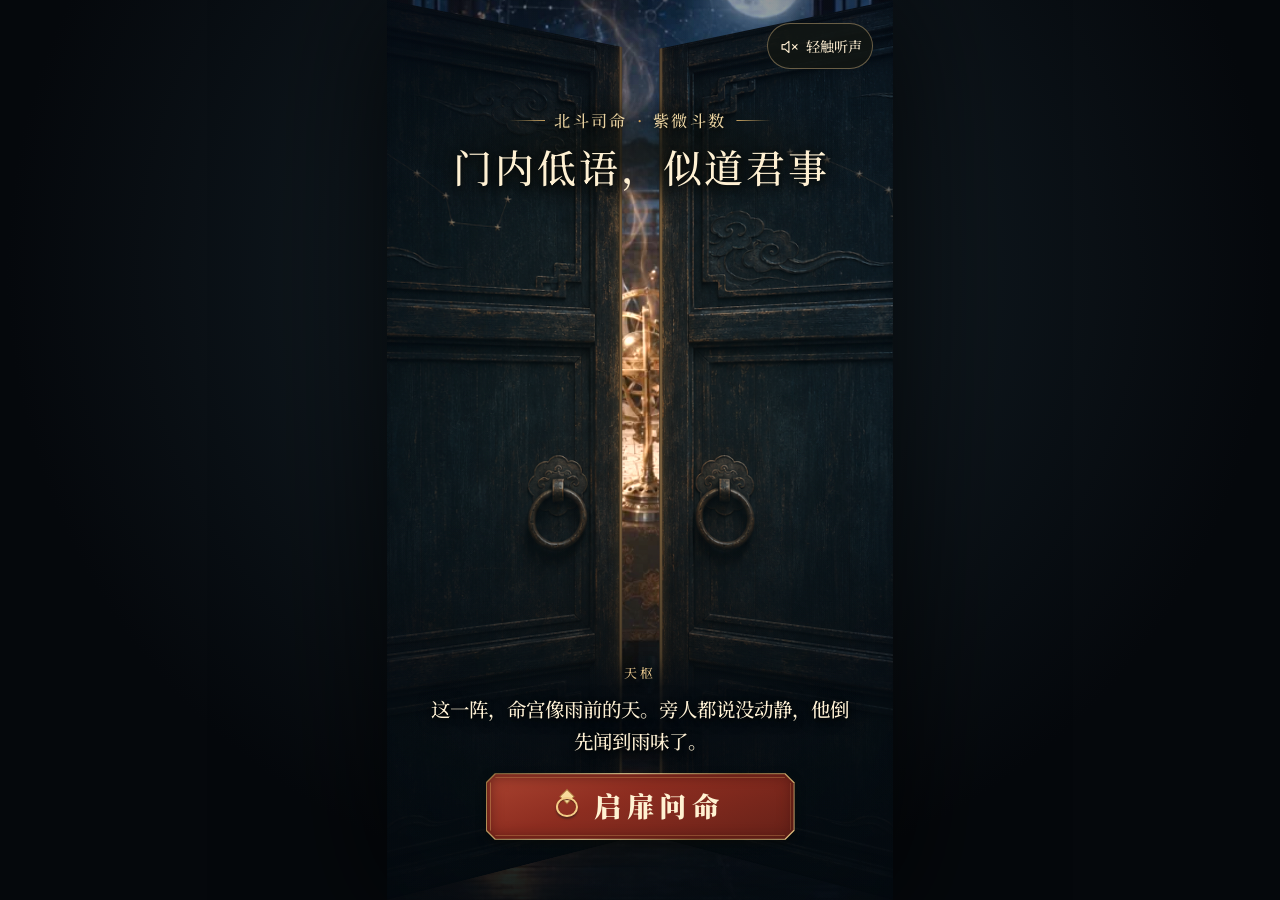
==== game/index.html @ 53f0d145 "发布北斗司命 V21 试玩与 V26 宣传片" ====
<!doctype html>
<html lang="zh-CN"><head><meta charset="UTF-8"/><meta name="viewport" content="width=device-width,initial-scale=1,viewport-fit=cover"/><meta name="theme-color" content="#081118"/><meta name="description" content="在三位星君的争论里，亲手走出自己的答案。北斗司命，预设互动故事。"/><title>北斗司命 · 三司争命</title><link rel="icon" href="data:image/svg+xml,%3Csvg xmlns='http://www.w3.org/2000/svg' viewBox='0 0 40 40'%3E%3Crect x='3' y='3' width='34' height='34' fill='%23B3282D'/%3E%3Ctext x='20' y='28' font-size='25' text-anchor='middle' fill='%23fff'%3E命%3C/text%3E%3C/svg%3E"/>  <script src="./assets/media-290ccfd6f22270.js"></script>
  <script type="module" crossorigin src="./assets/release-cbb590d113bb24.js"></script>
  <link rel="stylesheet" crossorigin href="./assets/release-40b04992d60a0d.css">
</head><body><div id="root"></div></body></html>
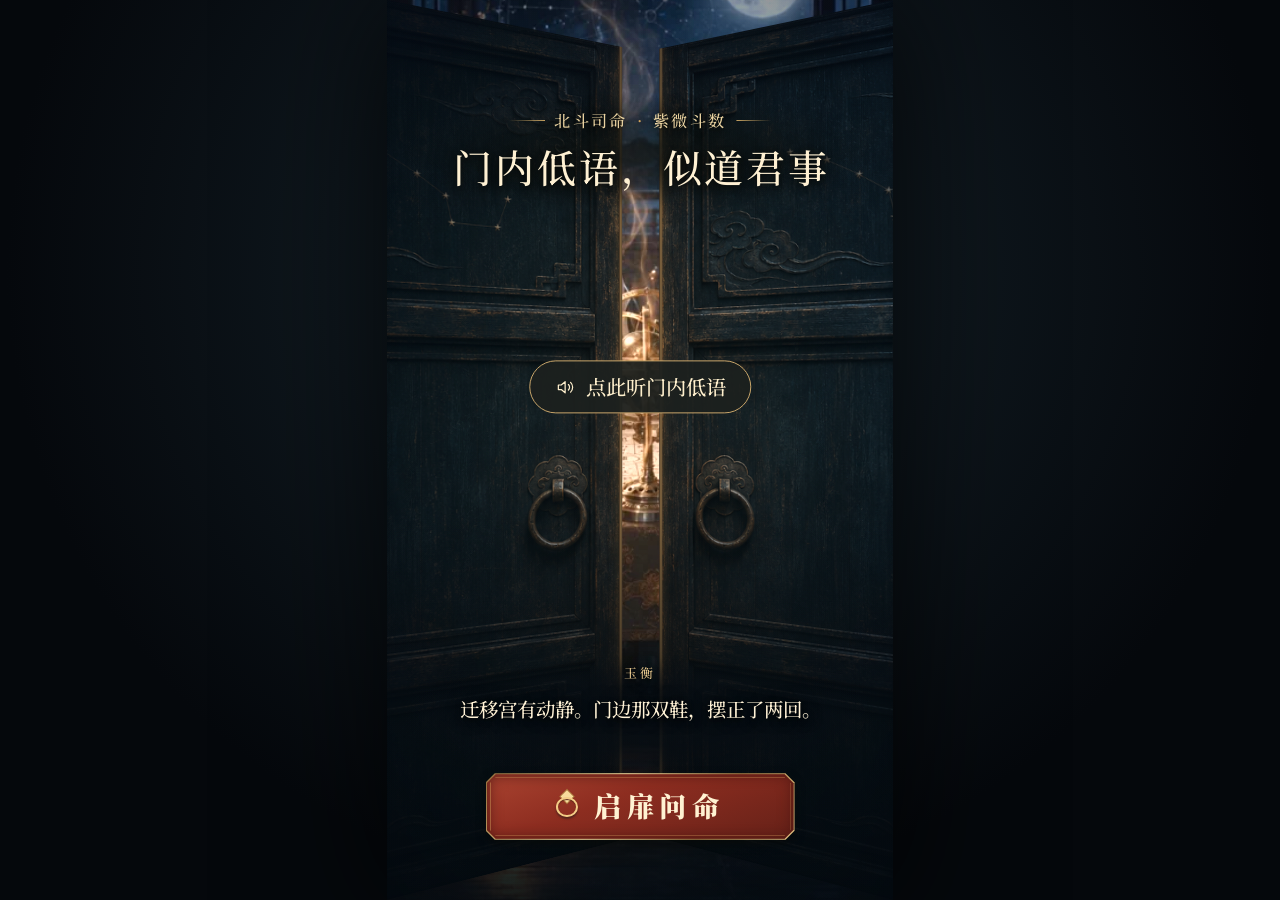
==== commit bd703612: "同步公网离线试玩的角色原声与 V26 审片入口" ====
--- a/game/index.html
+++ b/game/index.html
@@ -1,5 +1,5 @@
-<!doctype html>
-<html lang="zh-CN"><head><meta charset="UTF-8"/><meta name="viewport" content="width=device-width,initial-scale=1,viewport-fit=cover"/><meta name="theme-color" content="#081118"/><meta name="description" content="在三位星君的争论里，亲手走出自己的答案。北斗司命，预设互动故事。"/><title>北斗司命 · 三司争命</title><link rel="icon" href="data:image/svg+xml,%3Csvg xmlns='http://www.w3.org/2000/svg' viewBox='0 0 40 40'%3E%3Crect x='3' y='3' width='34' height='34' fill='%23B3282D'/%3E%3Ctext x='20' y='28' font-size='25' text-anchor='middle' fill='%23fff'%3E命%3C/text%3E%3C/svg%3E"/>  <script src="./assets/media-290ccfd6f22270.js"></script>
-  <script type="module" crossorigin src="./assets/release-cbb590d113bb24.js"></script>
-  <link rel="stylesheet" crossorigin href="./assets/release-40b04992d60a0d.css">
-</head><body><div id="root"></div></body></html>
+<!doctype html>
+<html lang="zh-CN"><head><meta charset="UTF-8"/><meta name="viewport" content="width=device-width,initial-scale=1,viewport-fit=cover"/><meta name="theme-color" content="#081118"/><meta name="description" content="在三位星君的争论里，亲手走出自己的答案。北斗司命，预设互动故事。"/><title>北斗司命 · 三司争命</title><link rel="icon" href="data:image/svg+xml,%3Csvg xmlns='http://www.w3.org/2000/svg' viewBox='0 0 40 40'%3E%3Crect x='3' y='3' width='34' height='34' fill='%23B3282D'/%3E%3Ctext x='20' y='28' font-size='25' text-anchor='middle' fill='%23fff'%3E命%3C/text%3E%3C/svg%3E"/>  <script src="./assets/media-9162caf5216f77.js"></script>
+  <script type="module" crossorigin src="./assets/release-21a2302fba7a5c.js"></script>
+  <link rel="stylesheet" crossorigin href="./assets/release-3d289e8c07c9a7.css">
+</head><body><div id="root"></div></body></html>
--- a/game/assets/release-3d289e8c07c9a7.css
+++ b/game/assets/release-3d289e8c07c9a7.css
@@ -0,0 +1,30 @@
+.buffered-video{position:absolute;inset:0;overflow:hidden;background:#080f15}.buffered-video>img,.buffered-video>video{position:absolute;inset:0;width:100%;height:100%;object-fit:cover;object-position:inherit;max-width:none;pointer-events:none}.buffered-video>video{transition:none}.restore-hear-line{position:fixed;z-index:100;top:23%;left:50%;transform:translate(-50%);min-height:48px;padding:.55em 1.2em;background:#1c211fee;border:1px solid #c8a56a;border-radius:2em;color:#fff0cd;font:inherit;white-space:nowrap;cursor:pointer}.chamber19{position:absolute;inset:0;isolation:isolate;overflow:hidden;container-type:size;color:#f1e7cc;background:#101719;font-family:var(--dk-serif);--open-time:1.45s;--ease:cubic-bezier(.39,.035,.16,.98)}.ch19-interior,.ch19-space,.ch19-shade{position:absolute;inset:0;pointer-events:none}.ch19-interior{overflow:hidden}.ch21-room{display:block;width:100%;height:100%;background-size:cover;background-position:center;transform:translate(-8%) scale(1.23);transform-origin:50% 53%;transition:transform var(--open-time) var(--ease),filter var(--open-time);filter:brightness(1.17) saturate(1.09)}.ch19-interior:after{content:"";position:absolute;inset:0;pointer-events:none;background:radial-gradient(ellipse 30% 53% at 50% 50%,#ffbb5b21,transparent 84%);transition:opacity var(--open-time) var(--ease)}.ch19-space{perspective:145cqw;perspective-origin:50% 44%;transform-style:preserve-3d}.ch19-leaf{position:absolute;width:50%;inset-block:0;background-image:linear-gradient(180deg,#0c0f0e0a,#0000 45%,#0206084a),var(--gate-wood);background-size:100% 100%,100cqh 100cqh;background-repeat:no-repeat;backface-visibility:hidden;transform-style:preserve-3d;transition:transform var(--open-time) var(--ease);will-change:transform}.ch19-leaf:after{content:"";position:absolute;top:0;bottom:0;width:calc(3 * var(--u));background:linear-gradient(90deg,#382a1f,#917246 54%,#443629);box-shadow:0 0 13px #eac28130}.ch19-west{left:0;transform-origin:0% 50%;transform:rotateY(23deg);background-position:center,calc(50cqw - 50cqh) center;box-shadow:inset -3px 0 12px #0008}.ch19-east{right:0;transform-origin:100% 50%;transform:rotateY(-24deg);background-position:center,-50cqh center;box-shadow:inset 3px 0 12px #0008}.ch19-west:after{right:0}.ch19-east:after{left:0}.ch19-leaf:has(canvas){overflow:hidden}.ch19-leaf canvas{position:absolute;top:0;height:100cqh;width:50cqh;max-width:none;pointer-events:none}.ch19-west canvas{right:0}.ch19-east canvas{left:0}.ch19-leaf:before{content:"";position:absolute;inset:0;z-index:1;pointer-events:none;background:linear-gradient(to var(--jamb),#05101b61,#07131d49 68%,#100f1239 95%,#c38c4a17),linear-gradient(180deg,#060c1630,transparent 43%,#050c1642)}.ch19-west{--jamb:right}.ch19-east{--jamb:left}.ch19-leaf:has(canvas):after{z-index:2}@media (prefers-reduced-motion:reduce){.ch19-leaf canvas{display:none}}.ch19-shade{background:radial-gradient(ellipse 76% 81% at 50% 43%,transparent 35%,#02091140 80%,#02070e77),linear-gradient(180deg,#050a1552,transparent 25%,transparent 57%,#050a0d66 73%,#040a0ee8);transition:opacity .6s}.ch19-head{position:absolute;z-index:2;inset:max(12cqh,56px) 4% auto;text-align:center;pointer-events:none;text-shadow:0 2px 7px #080805,0 0 20px #080805;transition:opacity .24s}.ch19-head:before{content:"";position:absolute;z-index:-1;inset:-.9em -2% -1.1em;background:radial-gradient(ellipse,#101412b8 10%,transparent 70%)}.ch19-head p{display:flex;align-items:center;justify-content:center;gap:.6em;margin:0;color:#ead3a1;font:500 clamp(12px,3.2cqw,22px)/1.5 var(--dk-serif);letter-spacing:.13em}.ch19-head p:before,.ch19-head p:after{content:"";width:clamp(18px,7cqw,54px);height:1px;background:linear-gradient(90deg,transparent,#c6a261)}.ch19-head p:after{transform:scaleX(-1)}.ch19-head p i{font-style:normal;color:#d6a85e}.ch19-head h1{margin:.22em 0 0;color:#fff1d3;font:500 clamp(22px,7.7cqw,61px)/1.32 var(--dk-serif);letter-spacing:.075em;text-indent:.075em;text-wrap:balance}.ch19-sound{position:absolute;z-index:3;right:max(4cqw,env(safe-area-inset-right));top:max(2.6cqh,env(safe-area-inset-top));display:flex;align-items:center;gap:.45em;justify-content:center;min-width:46px;min-height:46px;padding:0 .7em;color:#f6e7cb;background:#121713d9;border:1px solid #b29a708c;border-radius:2em;font:inherit;font-size:clamp(12px,2.8cqw,18px);cursor:pointer;transition:opacity .2s}.ch19-sound svg{width:clamp(18px,4.3cqw,25px);height:clamp(18px,4.3cqw,25px)}.ch19-foot{position:absolute;z-index:3;bottom:max(6.7cqh,env(safe-area-inset-bottom));left:8%;right:8%;display:flex;flex-direction:column;align-items:center;text-align:center;transition:opacity .22s}.ch19-sub{height:calc(85 * var(--u));width:100%;max-width:34em;text-shadow:0 2px 6px #000,0 0 16px #000}.ch19-sub>span{display:block;font-size:calc(10 * var(--u));line-height:1.5;color:#e4c58c;letter-spacing:.24em}.ch19-sub p{margin:.55em 0 0;color:#fff2d6;font-size:calc(15 * var(--u));font-weight:500;line-height:1.65;text-wrap:pretty}.chamber19 .ch19-open{--cut:polygon(9px 0, calc(100% - 9px) 0,100% 9px,100% calc(100% - 9px) , calc(100% - 9px) 100%,9px 100%,0 calc(100% - 9px) ,0 9px);display:inline-grid;position:relative;min-width:min(61cqw,380px);max-width:100%;min-height:52px;padding:0;color:#fff2d2;background:transparent;border:0;border-radius:0;font:600 clamp(19px,5.45cqw,38px)/1.3 var(--dk-serif);cursor:pointer;touch-action:manipulation;filter:drop-shadow(0 4px 5px #070907b3)}.ch19-plaque{display:flex;align-items:center;justify-content:center;gap:.6em;position:relative;isolation:isolate;padding:.54em 1.1em .57em;letter-spacing:.16em;clip-path:var(--cut);background:linear-gradient(125deg,#95703d,#ffe3a3 40%,#aa8047 72%,#dfbd80);transition:transform .12s ease-out}.ch19-plaque:before,.ch19-plaque:after{content:"";position:absolute;z-index:-1;clip-path:var(--cut);pointer-events:none}.ch19-plaque:before{inset:1px;background:linear-gradient(160deg,#aa4330,#8d2d20 40%,#652118);box-shadow:inset 0 0 15px #491410}.ch19-plaque:after{inset:4px;border:1px solid #d198597d;--cut:polygon(6px 0, calc(100% - 6px) 0,100% 6px,100% calc(100% - 6px) , calc(100% - 6px) 100%,6px 100%,0 calc(100% - 6px) ,0 6px)}.ch19-knocker{display:block;position:relative;width:.78em;height:1.05em;flex:none;color:#f3cd87;perspective:45px}.ch19-knocker:before{content:"";position:absolute;top:.02em;left:50%;width:.31em;height:.31em;transform:translate(-50%) rotate(45deg);background:#f8dc9c;box-shadow:0 0 0 1px #ab773d}.ch19-knocker:after{content:"";position:absolute;left:0;right:0;top:.21em;height:.72em;border:.09em solid currentColor;border-radius:50%;box-shadow:inset 0 1px 1px #572616,0 2px 2px #51241c;transform-origin:50% 0;transition:transform .15s}.ch19-open:active .ch19-plaque,.chamber19[data-opening] .ch19-plaque{transform:translateY(2px);filter:brightness(1.12)}.ch19-open:active .ch19-knocker:after,.chamber19[data-opening] .ch19-knocker:after{transform:rotateX(-44deg)}@media (hover:hover){.ch19-open:hover .ch19-plaque:before{background:linear-gradient(160deg,#b65339,#9b3223 45%,#72261b)}}.chamber19 button:focus-visible{outline:2px solid #ffe1a6;outline-offset:4px}.chamber19[data-opening] .ch19-west{transform:rotateY(101deg)}.chamber19[data-opening] .ch19-east{transform:rotateY(-99deg);transition-delay:45ms}.chamber19[data-opening] .ch21-room{transform:scale(1.04);filter:brightness(1.05)}.chamber19[data-opening] .ch19-interior:after{opacity:0}.chamber19[data-opening] :is(.ch19-shade,.ch19-foot,.ch19-head,.ch19-sound){opacity:0;pointer-events:none}.ch19-passage{position:absolute;inset:0;z-index:80;pointer-events:none;background:#121d20;opacity:0;animation:ch19-passage 2.05s linear both}@keyframes ch19-passage{0%,60%{opacity:0}80%,82%{opacity:1}to{opacity:0}}@media (prefers-reduced-motion:reduce){.chamber19 *{transition:none!important}.ch19-passage{display:none}}.ch21-room canvas{display:block;width:100%;height:100%;object-fit:cover;visibility:hidden}.ch21-room canvas[data-ready]{visibility:visible}.ch19-sub{position:relative;isolation:isolate}.ch19-sub:before{content:"";position:absolute;z-index:-1;inset:-.35em -6% -.2em;pointer-events:none;background:radial-gradient(ellipse closest-side,#070d13df 5%,#070d13b0 50%,transparent 100%)}.ch21-portrait{position:absolute;left:50%;bottom:calc(100% + clamp(1px,.55cqw,5px));transform:translate(-50%);height:clamp(61.333px,min(21.6cqw,14.6667cqh),130.667px);aspect-ratio:1;pointer-events:none;opacity:1;transition:opacity .15s ease-in}.ch21-portrait[data-rest]{opacity:0}.ch21-likeness{position:absolute;inset:-10% 0 0;filter:drop-shadow(0 1px 1.5px #07090ce0)}.ch21-portrait[data-playing] .ch21-likeness{animation:ch21-arrive .26s both}.ch21-bronze{position:absolute;inset:0;z-index:1;display:block;width:100%;height:100%;overflow:visible}.ch21-glimpse{position:absolute;inset:0;background-color:#141c20;background-size:100% 39.7727%;background-repeat:no-repeat}.ch21-glimpse img{position:absolute;left:11.25%;top:27.8409%;display:block;width:77.5%;height:auto;mask-image:linear-gradient(to bottom,transparent,#000 7%)}.ch21-motion{visibility:hidden}.ch21-motion[data-ready]{visibility:visible}.ch21-likeness:has(.ch21-motion[data-ready]) .ch21-still{visibility:hidden}@keyframes ch21-arrive{0%{opacity:0}to{opacity:1}}@media (prefers-reduced-motion:reduce){.ch21-portrait[data-playing] .ch21-likeness{animation:none}}.chamber19 .ch19-sound[data-prompt]{top:43%;left:50%;right:auto;transform:translate(-50%,-50%);min-height:48px;padding:.55em 1.2em;color:#fff0cd;border:1px solid #c8a56a;background:#1c211fee;font-size:clamp(16px,4cqw,23px);white-space:nowrap}.desk .beat-bg:after{background:none}.desk .dk-scrim.one.deep{height:calc(100cqh - 130 * var(--u));background:linear-gradient(180deg,transparent 0,#05070b99 18%,#05070be6 40%,#05070b 66%)}.desk .dk-reading .dk-hint{right:calc(84 * var(--u))}.desk .dk-zhe{position:absolute;left:calc(14 * var(--u));right:calc(14 * var(--u));bottom:calc(84 * var(--u));z-index:3;display:flex;flex-direction:column;height:min(calc(452 * var(--u)),calc(100cqh - 296 * var(--u)));animation:dk-rise .5s var(--dk-out) both}.desk .dk-zhe-tabs{flex:none;display:flex;align-items:flex-end;gap:calc(4 * var(--u));height:calc(27 * var(--u));padding-left:calc(16 * var(--u))}.desk .dk-zhe-tabs button{width:calc(31 * var(--u));height:calc(22 * var(--u));background:#cdc2a8 var(--dk-grain);background-blend-mode:multiply;color:#1f1a1480;font-size:calc(13 * var(--u));line-height:1;border-radius:calc(2 * var(--u)) calc(2 * var(--u)) 0 0;box-shadow:0 1px #fff8 inset;transition:height .2s,background-color .2s,color .2s}.desk .dk-zhe-tabs button.seen{background-color:#e1d6bd;color:var(--dk-ink)}.desk .dk-zhe-tabs button.seen:active{background-color:#efe5cd}.desk .dk-zhe-tabs button.on{height:calc(27 * var(--u));background:var(--dk-red);color:#f7ead3;font-weight:900}.desk .dk-zhe-paper{position:relative;flex:1 1 0;min-height:0;padding:calc(7 * var(--u));background:var(--dk-paper) var(--dk-grain);background-blend-mode:multiply;color:var(--dk-ink);border-radius:calc(1.5 * var(--u));box-shadow:0 1px #fffc inset,0 calc(18 * var(--u)) calc(26 * var(--u)) calc(-8 * var(--u)) #000e,0 calc(3 * var(--u)) calc(8 * var(--u)) #0009}.desk .dk-zhe-paper:before{content:"";position:absolute;inset:calc(6 * var(--u));border:1px solid #a82a1f66;pointer-events:none}.desk .dk-zhe-body{position:relative;height:100%;padding:calc(12 * var(--u)) calc(14 * var(--u)) calc(20 * var(--u));overflow-y:auto;overscroll-behavior:contain;scrollbar-width:none;container-type:inline-size;-webkit-mask-image:linear-gradient(180deg,#000 calc(100% - 22 * var(--u)),transparent);mask-image:linear-gradient(180deg,#000 calc(100% - 22 * var(--u)),transparent);animation:dk-ink .45s ease both;--accent: #a82a1f;--accent2: #8c2318;--muted: #1f1a1499;--line: #1f1a1433;--ink: #1f1a14;--brush: "Noto Serif SC", "Songti SC", "SimSun", serif;--title: "Noto Serif SC", "Songti SC", "SimSun", serif;--body: "Noto Serif SC", "Songti SC", "SimSun", serif;color:#1f1a14;font-family:var(--body);user-select:text;-webkit-user-select:text}.desk .dk-zhe-body::-webkit-scrollbar{display:none}.desk .dk-zhe-say{display:flex;align-items:flex-start;gap:2.4cqw;margin:0 0 3.6cqw;padding-bottom:3.4cqw;border-bottom:1px solid #1f1a1426;font-size:4.5cqw;line-height:1.62;letter-spacing:.03em}.desk .dk-zhe-say .dk-seal{margin-top:.7cqw;padding:.9cqw 1.5cqw 1.2cqw;font-size:3.9cqw;border-radius:.45cqw}.desk .dk-jie{position:absolute;right:calc(18 * var(--u));bottom:calc(22 * var(--u));z-index:5;display:flex;flex-direction:column;align-items:center;gap:calc(3 * var(--u));touch-action:none;-webkit-touch-callout:none;transition:opacity .3s}.desk .dk-jie b{display:grid;place-items:center;width:calc(46 * var(--u));height:calc(46 * var(--u));background:var(--dk-red);color:#f7ead3;font-size:calc(21 * var(--u));font-weight:900;border-radius:calc(4 * var(--u));box-shadow:0 0 0 calc(4 * var(--u)) #a82a1f33,0 calc(6 * var(--u)) calc(12 * var(--u)) #000a;transition:scale .48s linear,box-shadow .2s}.desk .dk-jie em{font-size:calc(11 * var(--u));letter-spacing:.16em;text-indent:.16em;color:#ece6d6e0;text-shadow:0 1px 3px #000}.desk .dk-jie:not(:disabled):not(.on) b{animation:dk-tap 1.9s ease-out infinite}.desk .dk-jie.on b{scale:.84;box-shadow:0 0 0 calc(9 * var(--u)) #a82a1f66,0 0 calc(24 * var(--u)) #f6d68a99}.desk .dk-jie:disabled{opacity:.4}.desk .dk-zhe-body .b{position:relative;padding:0;animation:none}.desk .dk-zhe-body .b-kicker{display:inline-block;padding:.9cqw 1.7cqw 1.2cqw;background:#a82a1f;color:#f7ead3;font-family:var(--body);font-size:3.5cqw;letter-spacing:.3em;text-indent:.3em;line-height:1;border-radius:.45cqw;box-shadow:0 0 0 1px #0003 inset}.desk .dk-zhe-body .b-big{margin:3cqw 0;color:#1f1a14;font-weight:900;font-size:7.2cqw}.desk .dk-zhe-body .b-mid{margin:2.6cqw 0 3.2cqw;color:#1f1a14;font-weight:900}.desk .dk-zhe-body .b-text{color:#1f1a14e6;font-size:4.4cqw}.desk .dk-zhe-body .b-why{color:#1f1a14a6}.desk .dk-zhe-body .b-hint{color:#1f1a1480}.desk .dk-zhe-body .b-readout{background:#1f1a140d;border-left:2px solid #a82a1f;color:#1f1a14}.desk .dk-zhe-body .b-readout b{color:#8c2318}.desk .dk-zhe-body .b-readout-big b{color:#1f1a14}.desk .dk-zhe-body .b-evidence li{color:#1f1a14cc}.desk .dk-zhe-body .b-evidence b{color:#8c2318}.desk .dk-zhe-body .b-action{height:11.4cqw;border:1px solid #a82a1f!important;border-image:none!important;background:none!important;color:#a82a1f!important;font-family:var(--body);font-weight:900;font-size:3.9cqw;letter-spacing:.2em;border-radius:.6cqw}.desk .dk-zhe-body .b-action:active:not(:disabled){background:#a82a1f14!important}.desk .dk-zhe-body button{color:inherit}.desk .dk-zhe-body .seg{border:1px solid #1f1a1466;border-radius:.6cqw;gap:0;overflow:hidden}.desk .dk-zhe-body .seg button{height:auto;padding:1.6cqw 4cqw;border:0;border-image:none;background:none!important;color:#1f1a14;font-weight:500;font-size:3.6cqw}.desk .dk-zhe-body .seg button[aria-pressed=true]{border-image:none;background:#a82a1f!important;color:#f7ead3!important}.desk .dk-zhe-body .b-rope{margin:2cqw 0;background:linear-gradient(180deg,#17110d,#1d1512);border-radius:.6cqw}.desk .dk-zhe-body .note,.desk .dk-zhe-body .paper{border:1px solid #a82a1f59;border-image:none;background:#fffaf04d!important;color:#1f1a14!important;box-shadow:none;filter:none}.desk .dk-zhe-body .note{padding:3cqw 4cqw}.desk .dk-zhe-body .paper{padding:4cqw;font-size:4.6cqw}.desk .dk-zhe-body .note-title{font-weight:900;font-size:5cqw}.desk .dk-zhe-body .radar-grid{stroke:#1f1a1433}.desk .dk-zhe-body .radar text{fill:#1f1a14}.desk .dk-zhe-body .radar text.on{fill:#a82a1f;font-weight:900}.desk .dk-zhe-body .radar-dot{fill:#a82a1f}.desk .dk-zhe-body .lantern{color:#1f1a14}.desk .dk-zhe-body .lantern.on{border-color:#a82a1f!important}.desk .dk-zhe-body .lantern i{box-shadow:0 0 3cqw #ff6a4f55}.desk .dk-zhe-body .lantern em{color:#8c2318}.desk .dk-zhe-body .lantern em.w{color:#3f5f6c}.desk .dk-zhe-body .pouch-word{font-weight:900;font-size:14cqw;color:#f2d394}.desk .dk-zhe-body .watch li{border-bottom-color:#1f1a1426}.desk .dk-zhe-body .gua-head b{font-weight:900;font-size:8.4cqw;color:#a82a1f}.desk .dk-zhe-body .gua-line{color:#1f1a14}.desk .dk-zhe-body .gua-line.on{background:#a82a1f17}.desk .dk-zhe-body .yao i{background:#1f1a14}.desk .dk-zhe-body .yao.moving i{background:#a82a1f;box-shadow:none}.desk .dk-zhe-body .gua-tag em{border-color:#8c2318;color:#8c2318}.desk .dk-zhe-body .gua-tag em.use{background:#a82a1f;border-color:#a82a1f;color:#f7ead3}.desk .dk-zhe-body .gua-na{color:#1f1a14cc}.desk .dk-zhe-body .dial-track{stroke:#1f1a1424;stroke-width:7}.desk .dk-zhe-body .dial-fill{stroke:#a82a1f;stroke-width:7;filter:none}.desk .dk-zhe-body .dial-num b{font-family:var(--body);font-weight:900;background:none;-webkit-background-clip:border-box;background-clip:border-box;color:#1f1a14}.desk .dk-zhe-body .dial-num small,.desk .dk-zhe-body .dial-label{color:#8c2318}.desk .dk-zhe-body .stamp-word{right:0;top:9cqw;width:20cqw;height:20cqw;background:#a82a1f;color:#f7ead3;font-weight:900;font-size:12cqw;border-radius:.9cqw;box-shadow:0 0 0 1px #0003 inset}.desk .dk-zhe-body .factors li{border-bottom-color:#1f1a1426}.desk .dk-zhe-body .factors .up b{color:#2c6e4f}.desk .dk-zhe-body .factors .down b{color:#a82a1f}.desk .dk-zhe-body .forces-card{margin-top:3cqw;padding:3cqw 4cqw;border:0;border-left:2px solid #a82a1f;border-image:none;background:#1f1a140d}.desk .dk-zhe-body .forces-card span,.desk .dk-zhe-body .forces-key b{color:#8c2318}.desk .dk-zhe-body .forces-bar{background:#1f1a1424}.desk .dk-zhe-body .forces-key{padding:3cqw 4cqw;border:1px solid #a82a1f;border-image:none}.desk .dk-zhe-body .whatif-options button,.desk .dk-zhe-body .fork-path{border:1px solid #1f1a1440!important;border-image:none!important;border-radius:.6cqw;background:none!important;color:#1f1a14!important;box-shadow:none;text-shadow:none;filter:none}.desk .dk-zhe-body .whatif-options button[aria-pressed=true],.desk .dk-zhe-body .fork-path.on{border-color:#a82a1f!important;background:#a82a1f14!important;filter:none}.desk .dk-zhe-body .whatif-options button:active,.desk .dk-zhe-body .fork-path:active{transform:none;filter:none;background:#a82a1f0d!important}.desk .dk-zhe-body .whatif-options .up{color:#2c6e4f}.desk .dk-zhe-body .whatif-options .down{color:#a82a1f}.desk .dk-zhe-body .timeline{border-left-color:#a82a1f}.desk .dk-zhe-body .timeline li:before{background:#a82a1f}.desk .dk-zhe-body .lot-card{padding:5cqw 3cqw;border:0;border-image:none;background:linear-gradient(90deg,#cda86d,#f0dcac 30%,#e8cf98 70%,#bb9559);box-shadow:0 1.6cqw 4cqw #0005;filter:none}.desk .dk-zhe-body .lot-poem p{font-weight:900;font-size:6.4cqw}.desk .dk-zhe-body .lot-grade-big{background:#a82a1f;color:#f7ead3}.desk .dk-zhe-body .board{background:#1f1a1459;border-color:#1f1a1459}.desk .dk-zhe-body .cell{background:#efe6d2!important;color:#1f1a14}.desk .dk-zhe-body .cell.lit{background:#ecc9b9!important}.desk .dk-zhe-body .cell.on{box-shadow:inset 0 0 0 2px #a82a1f}.desk .dk-zhe-body .cell-name{color:#1f1a1499}.desk .dk-zhe-body .board-core{background:#efe6d2;color:#1f1a14}.desk .dk-zhe-body .board-core b{font-weight:900;color:#a82a1f}.desk .dk-zhe-body .board-core small{color:#1f1a1499}.desk .dk-zhe-body .scroll-box{margin:0}.desk .dk-zhe-body .scroll-ink{fill:#1f1a1414}.desk .dk-zhe-body .scroll-ridge{stroke:#a82a1f}.desk .dk-zhe-body .stage-age{color:#1f1a1499}.desk .dk-zhe-body .stage-title{font-weight:900;color:#1f1a14}.desk .dk-zhe-body .stage-card em{background:#a82a1f;color:#f7ead3}.desk .dk-zhe-body .stage-card p{color:#1f1a14cc}.desk .dk-zhe-body .stage-dot{background:#a82a1f}.desk .dk-zhe-body .stage-card.now .stage-dot{box-shadow:0 0 10px #a82a1f99}.desk .dk-zhe-body .year-dot{fill:#1f1a1455}.desk .dk-zhe-body .year-dot.known{fill:#a82a1f}.desk .dk-zhe-body .year-dot.on{fill:#1f1a14}.desk .dk-zhe-body .year-label{fill:#1f1a14b0}.desk .dk-zhe-body .fork-path em,.desk .dk-zhe-body .fork-years b{color:#8c2318}.desk .dk-zhe-body .fork-years>div{border-bottom-color:#1f1a1426}.desk .dk-mystar{position:relative;display:grid;grid-template-columns:44% 1fr;align-items:center;column-gap:3.6cqw;margin:0 0 4.2cqw;padding:3cqw 3.6cqw 3.2cqw 0;border-radius:.9cqw;background:radial-gradient(130% 150% at 22% 18%,#1d2d50 0,#0d1528 62%,#080d1a);box-shadow:0 0 0 1px #f6d68a47 inset,0 .6cqw 1.8cqw #0005;color:#f4efe2;overflow:hidden}.desk .dk-sky{grid-row:1 / span 2;display:block;width:100%;height:100%;min-height:24cqw;overflow:visible}.desk .dk-sky polyline{fill:none;stroke:#f6d68a99;stroke-width:.7}.desk .dk-sky circle{fill:#f4e7c4;filter:drop-shadow(0 0 1.4px #f6d68a)}.desk .dk-sky circle.main{fill:#ffd98a}.desk .dk-sky circle.halo{fill:#f6d68a2e;filter:none;animation:dk-halo 3.2s ease-in-out infinite;transform-box:fill-box;transform-origin:center}.desk .dk-mystar small{display:block;font-size:3.1cqw;line-height:1.3;letter-spacing:.3em;color:#ece6d6b3}.desk .dk-mystar strong{display:block;margin-top:.6cqw;font-size:8.4cqw;font-weight:900;line-height:1.15;letter-spacing:.12em;color:#f7ead3}.desk .dk-mystar em{display:block;margin-top:1cqw;font-size:3.7cqw;line-height:1.35;color:#f6d68a}.desk .dk-mystar p{grid-column:2;margin:1.6cqw 0 0;font-size:3.3cqw;line-height:1.55;color:#ece6d6d9}.desk .dk-closing{position:absolute;inset:0}.desk .dk-closing>.stage{bottom:auto;height:calc(100cqw * 16 / 9);top:min(0px,(100cqh - 780 * var(--u)) * .55);-webkit-mask-image:linear-gradient(180deg,#000 80%,transparent);mask-image:linear-gradient(180deg,#000 80%,transparent)}.desk .dk-scrim.all{top:0;height:auto;background:linear-gradient(180deg,#05070b99,#05070bcc 55%,#05070b 86%)}.desk .dk-close .dk-hint{right:calc(84 * var(--u))}.desk .dk-card-wrap{position:absolute;left:0;right:0;top:calc(var(--top-offset, 0px) + 82 * var(--u));bottom:calc(172 * var(--u));z-index:3;display:grid;place-items:center;transition:bottom .3s var(--dk-out)}.desk .dk-card-wrap.editing{bottom:calc(226 * var(--u))}.desk .dk-card{position:relative;display:flex;flex-direction:column;height:min(100%,calc(430 * var(--u)));aspect-ratio:62 / 100;background:var(--dk-paper) var(--dk-grain);background-blend-mode:multiply;color:var(--dk-ink);border-radius:calc(2 * var(--u));box-shadow:0 1px #fffc inset,0 calc(22 * var(--u)) calc(30 * var(--u)) calc(-8 * var(--u)) #000e,0 calc(4 * var(--u)) calc(10 * var(--u)) #000a;rotate:-1.2deg;container-type:size;animation:dk-rise .6s var(--dk-out) both}.desk .dk-card-img{flex:none;width:100%;height:42%;object-fit:cover;object-position:50% 22%;border-radius:calc(2 * var(--u)) calc(2 * var(--u)) 0 0}.desk .dk-card-in{position:relative;flex:1 1 0;min-height:0;display:flex;flex-direction:column;padding:9cqw 7.4cqw 6cqw}.desk .dk-card-in:before{content:"";position:absolute;inset:2.6cqw;border:1px solid #a82a1f73;pointer-events:none}.desk .dk-card-in>*{position:relative}.desk .dk-card-in>.dk-seal{position:absolute;left:6cqw;top:-4.6cqw;padding:1.5cqw 2.6cqw 1.9cqw;font-size:5.4cqw;letter-spacing:.14em;border-radius:.6cqw}.desk .dk-card-in small{display:flex;justify-content:space-between;gap:3cqw;font-size:4.3cqw;letter-spacing:.06em;color:#1f1a1499;white-space:nowrap}.desk .dk-card-in small span{min-width:0;overflow:hidden;text-overflow:ellipsis}.desk .dk-card-in small time{flex:none;font-size:3.6cqw;letter-spacing:.04em}.desk .dk-card-in>.dk-card-stamp{position:absolute;right:8cqw;bottom:19cqw;display:grid;place-items:center;width:22cqw;height:22cqw;border:.9cqw solid var(--dk-red);border-radius:1.4cqw;color:var(--dk-red);font-size:8.6cqw;font-weight:900;line-height:1.08;writing-mode:vertical-rl;letter-spacing:.04em;rotate:-6deg;opacity:.88}.desk .dk-card-in h3{margin:2.4cqw 0 0;font-size:9.6cqw;font-weight:900;line-height:1.3;letter-spacing:.02em}.desk .dk-card-in h3.m{font-size:7.8cqw}.desk .dk-card-in h3.l{font-size:6.3cqw}.desk .dk-card-in h3.xl{font-size:5.3cqw}.desk .dk-card-in p{display:flex;align-items:flex-start;gap:2.2cqw;margin:3cqw 0 0;font-size:4.3cqw;line-height:1.5;color:#1f1a14cc}.desk .dk-card-in p i{flex:none;width:1.9cqw;height:1.9cqw;margin-top:2.3cqw;background:var(--dk-red);transform:rotate(45deg)}.desk .dk-card-btm{display:flex;justify-content:space-between;align-items:flex-end;gap:3cqw;margin-top:auto;font-size:3.5cqw;line-height:1.5;color:#1f1a1499}.desk .dk-card-btm em{letter-spacing:.08em}.desk .dk-card-btm span{font-size:4.1cqw;color:#1f1a14cc;white-space:nowrap}.desk .dk-acts{position:absolute;left:0;right:0;bottom:calc(98 * var(--u));z-index:4;display:flex;justify-content:center;gap:calc(12 * var(--u));animation:dk-rise .5s .15s var(--dk-out) both}.desk .dk-edit{position:absolute;left:calc(14 * var(--u));right:calc(14 * var(--u));bottom:calc(28 * var(--u));z-index:5;display:grid;gap:calc(9 * var(--u));padding:calc(15 * var(--u)) calc(16 * var(--u)) calc(12 * var(--u));background:var(--dk-paper) var(--dk-grain);background-blend-mode:multiply;color:var(--dk-ink);border-radius:calc(1.5 * var(--u));box-shadow:0 1px #fffc inset,0 calc(10 * var(--u)) calc(18 * var(--u)) calc(-4 * var(--u)) #000e;animation:dk-rise .35s var(--dk-out) both}.desk .dk-edit:before{content:"";position:absolute;inset:calc(5 * var(--u));border:1px solid #a82a1f66;pointer-events:none}.desk .dk-edit>*{position:relative}.desk .dk-edit-row,.desk .dk-edit label{display:flex;align-items:center;gap:calc(10 * var(--u))}.desk .dk-edit-row>span,.desk .dk-edit label>span{flex:none;width:calc(42 * var(--u));font-size:calc(12.5 * var(--u));color:#1f1a1499}.desk .dk-edit input{flex:1 1 0;min-width:0;height:calc(34 * var(--u));padding:0 calc(8 * var(--u));border:0;border-bottom:1px solid #a82a1f99;border-radius:0;background:#1f1a140d;color:var(--dk-ink);font-family:inherit;font-size:max(16px,calc(15 * var(--u)));user-select:text;-webkit-user-select:text}.desk .dk-edit input::placeholder{color:#1f1a1466}.desk .dk-edit-next{margin-left:auto;padding:calc(5 * var(--u)) calc(10 * var(--u)) calc(6 * var(--u));border:1px dashed #1f1a1480;border-radius:calc(2 * var(--u));font-size:calc(12.5 * var(--u));line-height:1.2;color:var(--dk-ink);white-space:nowrap}.desk .dk-edit-next:active{background:#a82a1f17}.desk .dk-edit-row.end{justify-content:space-between}.desk .dk-edit-row.end small{font-size:calc(10.5 * var(--u));color:#1f1a1499}.desk .dk-help-card.dk-panel li em{display:flex;align-items:center;gap:calc(8 * var(--u));margin-bottom:calc(4 * var(--u));color:var(--dk-red)}.desk .dk-help-card.dk-panel>p{margin:calc(14 * var(--u)) 0 calc(16 * var(--u));font-size:calc(14 * var(--u));color:#1f1a14cc}.desk .dk-page{background:#05070b}.desk .dk-page-bg{position:absolute;left:0;top:0;width:100%;height:calc(100cqw * 16 / 9);max-width:none;object-fit:cover;z-index:0;opacity:0;pointer-events:none;transition:opacity .8s ease;-webkit-mask-image:linear-gradient(180deg,#000 80%,transparent);mask-image:linear-gradient(180deg,#000 80%,transparent)}.desk .dk-page-bg.on{opacity:1}.desk .dk-page-bg.face{top:min(0px,(100cqh - 780 * var(--u)) * .55)}.desk .dk-title{display:flex;flex-direction:column;align-items:center;margin-top:calc(-6 * var(--u));padding:calc(9 * var(--u)) calc(16 * var(--u)) calc(9 * var(--u));border-radius:calc(16 * var(--u));background:#070a1070}.desk .dk-title b:only-child{padding:calc(6 * var(--u)) 0}.desk .dk-title b{font-size:calc(16.5 * var(--u));line-height:1.2;letter-spacing:.34em;text-indent:.34em;color:#f4efe2;text-shadow:0 1px 4px #000;white-space:nowrap}.desk .dk-title em{margin-top:calc(4 * var(--u));font-size:calc(10.5 * var(--u));line-height:1.2;letter-spacing:.14em;text-indent:.14em;color:#ece6d6b8;text-shadow:0 1px 3px #000;white-space:nowrap}.desk .dk-page .dk-hint{right:calc(150 * var(--u))}.desk .dk-page[data-kind=today] .dk-say{z-index:4}.desk .dk-doc{position:absolute;left:calc(14 * var(--u));right:calc(14 * var(--u));bottom:calc(92 * var(--u));z-index:3;display:flex;flex-direction:column;max-height:min(calc(540 * var(--u)),calc(100cqh - 240 * var(--u)));animation:dk-rise .5s var(--dk-out) both;transition:max-height .5s var(--dk-out)}.desk .dk-doc.fill{height:min(calc(540 * var(--u)),calc(100cqh - 240 * var(--u)))}.desk .dk-page[data-speaking] .dk-doc{max-height:calc(100cqh - 380 * var(--u))}.desk .dk-doc-tabs{flex:none;display:flex;align-items:flex-end;gap:calc(4 * var(--u));height:calc(27 * var(--u));padding-left:calc(16 * var(--u))}.desk .dk-doc-tabs button{min-width:calc(31 * var(--u));height:calc(22 * var(--u));padding:0 calc(9 * var(--u));background:#cdc2a8 var(--dk-grain);background-blend-mode:multiply;color:#1f1a14b8;font-size:calc(13 * var(--u));line-height:1;letter-spacing:.08em;white-space:nowrap;border-radius:calc(2 * var(--u)) calc(2 * var(--u)) 0 0;box-shadow:0 1px #fff8 inset;transition:height .2s,background-color .2s,color .2s}.desk .dk-doc-tabs button:active{background-color:#efe5cd}.desk .dk-doc-tabs button.on{height:calc(27 * var(--u));background:var(--dk-red);color:#f7ead3;font-weight:900}.desk .dk-doc-paper{position:relative;flex:1 1 auto;min-height:0;display:flex;flex-direction:column;padding:calc(7 * var(--u));background:var(--dk-paper) var(--dk-grain);background-blend-mode:multiply;color:var(--dk-ink);border-radius:calc(1.5 * var(--u));box-shadow:0 1px #fffc inset,0 calc(18 * var(--u)) calc(26 * var(--u)) calc(-8 * var(--u)) #000e,0 calc(3 * var(--u)) calc(8 * var(--u)) #0009}.desk .dk-doc-paper:before{content:"";position:absolute;inset:calc(6 * var(--u));border:1px solid #a82a1f66;pointer-events:none}.desk .dk-doc-body{position:relative;flex:1 1 auto;min-height:0;padding:calc(13 * var(--u)) calc(14 * var(--u)) calc(22 * var(--u));overflow-y:auto;overscroll-behavior:contain;scrollbar-width:none;font-size:calc(14.5 * var(--u));line-height:1.66;letter-spacing:.02em;color:var(--dk-ink);-webkit-mask-image:linear-gradient(180deg,#000 calc(100% - 20 * var(--u)),transparent);mask-image:linear-gradient(180deg,#000 calc(100% - 20 * var(--u)),transparent);animation:dk-ink .45s ease both}.desk .dk-doc-body::-webkit-scrollbar{display:none}.desk .dk-doc-body>*{margin:0}.desk .dk-doc-body>*+*{margin-top:calc(10 * var(--u))}.desk .dk-doc-body button{color:inherit;font:inherit}.desk .dk-h{display:flex;align-items:center;gap:calc(8 * var(--u));min-height:calc(24 * var(--u))}.desk .dk-h>b{min-width:0;font-size:calc(16.5 * var(--u));font-weight:900;line-height:1.35;letter-spacing:.03em}.desk .dk-h>span{flex:none;margin-left:auto;display:flex;align-items:center}.desk .dk-h time{font-size:calc(11.5 * var(--u));color:#1f1a1480}.desk .dk-t{margin:0;font-size:calc(14.5 * var(--u));line-height:1.66}.desk .dk-t b{font-weight:900;color:var(--dk-red)}.desk .dk-doc-body .dk-note{font-size:calc(12 * var(--u));line-height:1.6;color:#1f1a1499}.desk .dk-quote{padding:calc(1 * var(--u)) 0 calc(1 * var(--u)) calc(10 * var(--u));border-left:calc(2 * var(--u)) solid #a82a1fb3;font-size:calc(14 * var(--u));line-height:1.62;color:#1f1a14d9}.desk .dk-pbtn{padding:calc(7 * var(--u)) calc(12 * var(--u)) calc(8 * var(--u));border:1px dashed #1f1a1480;border-radius:calc(2 * var(--u));background:#fff8ea59;font-size:calc(14 * var(--u));line-height:1.25;color:var(--dk-ink);transition:background .15s,border-color .15s}.desk .dk-pbtn:not(:disabled):active{background:#a82a1f1f;border-color:var(--dk-red);border-style:solid}.desk .dk-pbtn:disabled{opacity:.5}.desk .dk-pbtn.sm{padding:calc(4 * var(--u)) calc(9 * var(--u)) calc(5 * var(--u));font-size:calc(12.5 * var(--u));white-space:nowrap}.desk .dk-doc-body .dk-pbtn.red{border-color:#a82a1fb3;color:var(--dk-red)}.desk .dk-doc-body .dk-rbtn{display:inline-block;padding:calc(9 * var(--u)) calc(20 * var(--u)) calc(10 * var(--u));background:var(--dk-red);color:#f7ead3;font-size:calc(15 * var(--u));font-weight:900;letter-spacing:.24em;text-indent:.24em;border-radius:calc(3 * var(--u));box-shadow:0 0 0 calc(4 * var(--u)) #a82a1f2e;transition:transform .15s}.desk .dk-rbtn:active{transform:scale(.96)}.desk .dk-doc-body .dk-link{padding:calc(5 * var(--u)) 0;font-size:calc(12 * var(--u));color:#1f1a1499;text-decoration:underline dotted;text-underline-offset:calc(3 * var(--u))}.desk .dk-need{padding:calc(24 * var(--u)) 0 calc(14 * var(--u));text-align:center}.desk .dk-need p{margin:0 0 calc(16 * var(--u));font-size:calc(15 * var(--u));line-height:1.7}.desk .dk-ul{margin:0;padding:0;list-style:none}.desk .dk-ul li{position:relative;padding-left:calc(15 * var(--u));font-size:calc(14 * var(--u));line-height:1.62}.desk .dk-ul li+li{margin-top:calc(3 * var(--u))}.desk .dk-ul li:before{content:"";position:absolute;left:calc(2.5 * var(--u));top:.62em;width:calc(6 * var(--u));height:calc(6 * var(--u));background:var(--dk-red);transform:rotate(45deg)}.desk .dk-wait.ink i{background:var(--dk-ink)}.desk .dk-doc-body .dk-said{display:flex;align-items:flex-start;gap:calc(9 * var(--u));padding-bottom:calc(10 * var(--u));border-bottom:1px solid #1f1a1426;font-size:calc(16 * var(--u));font-weight:900;line-height:1.55;letter-spacing:.03em}.desk .dk-said .dk-seal{margin-top:calc(3 * var(--u));font-weight:500}.desk .dk-end{display:flex;align-items:center;justify-content:center;gap:calc(8 * var(--u));min-height:calc(30 * var(--u));font-size:calc(12.5 * var(--u));color:#1f1a1499}.desk .dk-chips{display:flex;flex-wrap:wrap;gap:calc(9 * var(--u))}.desk .dk-chips .dk-pbtn:not(.sm){min-width:calc(70 * var(--u));padding-top:calc(9 * var(--u));padding-bottom:calc(10 * var(--u));font-size:calc(15 * var(--u));text-align:center}.desk .dk-field{display:flex;align-items:center;gap:calc(10 * var(--u));padding:calc(5 * var(--u)) 0;border-bottom:1px solid #1f1a1466}.desk .dk-field span{flex:none;font-size:calc(13 * var(--u));color:#1f1a1499}.desk .dk-field input{flex:1 1 0;min-width:0;padding:0;border:0;outline:0;background:none;font:inherit;font-size:max(16px,calc(15 * var(--u)));color:var(--dk-ink);user-select:text;-webkit-user-select:text}.desk .dk-field input::placeholder{color:#1f1a1466}.desk .dk-rows button{display:grid;grid-template-columns:1fr auto;align-items:center;column-gap:calc(10 * var(--u));width:100%;padding:calc(10 * var(--u)) calc(2 * var(--u)) calc(11 * var(--u));border-top:1px solid #1f1a1424;text-align:left;transition:background .15s}.desk .dk-rows button:last-child{border-bottom:1px solid #1f1a1424}.desk .dk-rows button:active{background:#a82a1f14}.desk .dk-rows b{grid-column:1;font-size:calc(16 * var(--u));font-weight:900;line-height:1.4}.desk .dk-rows small{grid-column:1;font-size:calc(12.5 * var(--u));line-height:1.5;color:#1f1a1499}.desk .dk-rows em{grid-column:2;grid-row:1 / span 2;padding:calc(3 * var(--u)) calc(10 * var(--u)) calc(4 * var(--u));border:1px solid #a82a1fb3;border-radius:calc(99 * var(--u));font-size:calc(12.5 * var(--u));line-height:1.3;color:var(--dk-red);white-space:nowrap}.desk .dk-nums{display:grid;grid-auto-flow:column;grid-auto-columns:1fr;border-top:1px solid #1f1a1430;border-bottom:1px solid #1f1a1430}.desk .dk-nums div{padding:calc(8 * var(--u)) calc(2 * var(--u)) calc(9 * var(--u));text-align:center}.desk .dk-nums div+div{border-left:1px solid #1f1a141f}.desk .dk-nums strong{display:block;font-size:calc(26 * var(--u));font-weight:900;line-height:1.15;color:var(--dk-red)}.desk .dk-nums small{display:block;font-size:calc(11.5 * var(--u));line-height:1.5;color:#1f1a1499}.desk .dk-nums em{display:block;margin-top:calc(1 * var(--u));font-size:calc(9.5 * var(--u));line-height:1.45;color:#1f1a1480}.desk .dk-nums div.on{background:#a82a1f14}.desk .dk-nums.rates strong{font-size:calc(22 * var(--u))}.desk .dk-nums.rates small{font-size:calc(13 * var(--u));color:var(--dk-ink)}.desk .dk-grade{display:inline-block;padding:calc(2 * var(--u)) calc(6 * var(--u)) calc(3 * var(--u));border:1.5px solid var(--dk-red);border-radius:calc(2 * var(--u));font-size:calc(13 * var(--u));font-weight:900;line-height:1.1;letter-spacing:.1em;color:var(--dk-red);transform:rotate(-4deg)}.desk .dk-grade.plain{border:0;padding:0;font-weight:500;font-size:calc(12 * var(--u));color:#1f1a1480;transform:none}.desk .dk-td-lot>*+*,.desk .dk-td-run>*+*,.desk .dk-td-event>*+*{margin-top:calc(10 * var(--u))}.desk .dk-poem{padding:calc(6 * var(--u)) 0 calc(4 * var(--u))}.desk .dk-poem p{margin:0;text-align:center;font-size:calc(18 * var(--u));font-weight:900;line-height:2;letter-spacing:.36em;text-indent:.36em}.desk .dk-poem.sm p{font-size:calc(14.5 * var(--u));font-weight:500;line-height:1.9;letter-spacing:.2em;text-indent:.2em}.desk .dk-yiji{display:flex;gap:calc(14 * var(--u));padding:calc(9 * var(--u)) 0;border-top:1px solid #1f1a1426;border-bottom:1px solid #1f1a1426}.desk .dk-yiji p{flex:1 1 0;margin:0;font-size:calc(13.5 * var(--u));line-height:1.6}.desk .dk-yiji b{display:inline-grid;place-items:center;width:calc(20 * var(--u));height:calc(20 * var(--u));margin-right:calc(7 * var(--u));border-radius:50%;background:var(--dk-red);color:#f7ead3;font-size:calc(12 * var(--u));line-height:1;vertical-align:calc(-2 * var(--u))}.desk .dk-yiji b.ji{background:var(--dk-ink)}.desk .dk-score{display:grid;grid-template-columns:auto 1fr;column-gap:calc(16 * var(--u));align-items:center}.desk .dk-score small{grid-column:1;font-size:calc(12 * var(--u));line-height:1.2;letter-spacing:.4em;color:#1f1a1499}.desk .dk-score strong{grid-column:1;font-size:calc(60 * var(--u));font-weight:900;line-height:1;color:var(--dk-red)}.desk .dk-score p{grid-column:2;grid-row:1 / span 2;margin:0;font-size:calc(16.5 * var(--u));font-weight:900;line-height:1.6}.desk .dk-bars button{display:grid;grid-template-columns:calc(42 * var(--u)) 1fr calc(30 * var(--u)) calc(30 * var(--u));align-items:center;width:100%;padding:calc(8 * var(--u)) 0;border-top:1px solid #1f1a141f;transition:background .15s}.desk .dk-bars button:last-child{border-bottom:1px solid #1f1a141f}.desk .dk-bars button:active{background:#a82a1f14}.desk .dk-bars b{text-align:left;font-size:calc(14.5 * var(--u))}.desk .dk-bars i{height:calc(5 * var(--u));border-radius:calc(3 * var(--u));background:#1f1a141f;overflow:hidden}.desk .dk-bars u{display:block;height:100%;background:var(--dk-red)}.desk .dk-bars span{text-align:right;font-size:calc(14.5 * var(--u));font-weight:900}.desk .dk-bars em{justify-self:end;display:grid;place-items:center;width:calc(22 * var(--u));height:calc(22 * var(--u));border:1px solid #a82a1fb3;border-radius:50%;font-size:calc(12 * var(--u));line-height:1;color:var(--dk-red)}.desk .dk-opts{display:grid;gap:calc(9 * var(--u))}.desk .dk-opts .dk-pbtn{padding:calc(10 * var(--u)) calc(12 * var(--u)) calc(11 * var(--u));text-align:left;font-size:calc(14.5 * var(--u));line-height:1.5}.desk .dk-outcome{padding:calc(10 * var(--u)) calc(12 * var(--u));border-left:calc(2 * var(--u)) solid var(--dk-red);background:#a82a1f12}.desk .dk-outcome p{margin:0 0 calc(4 * var(--u))}.desk .dk-outcome strong{font-weight:900;color:var(--dk-red)}.desk .dk-board{position:relative;display:grid;grid-template-columns:repeat(4,1fr);grid-template-rows:repeat(4,calc(54 * var(--u)));border:1px solid #1f1a14b3;background:#efe6d0}.desk .dk-cell{position:relative;display:flex;flex-direction:column;align-items:flex-start;justify-content:flex-start;min-width:0;padding:calc(3 * var(--u)) calc(4 * var(--u));box-shadow:0 0 0 .5px #1f1a1480;text-align:left;overflow:hidden;transition:background .2s}.desk .dk-cell span{display:flex;flex-wrap:wrap;gap:0 calc(5 * var(--u));font-size:calc(12.5 * var(--u));line-height:1.3}.desk .dk-cell span i em{margin-left:calc(1 * var(--u));font-size:calc(10 * var(--u));color:var(--dk-red)}.desk .dk-cell span i.dim{color:#1f1a1466}.desk .dk-cell b{position:absolute;left:calc(4 * var(--u));bottom:calc(3 * var(--u));font-size:calc(11 * var(--u));line-height:1.1;color:#1f1a1499}.desk .dk-cell small{position:absolute;right:calc(3 * var(--u));bottom:calc(3.5 * var(--u));font-size:calc(8.5 * var(--u));line-height:1.1;color:#1f1a1466}.desk .dk-cell.life b{font-weight:900;color:var(--dk-red)}.desk .dk-cell.on{background:#eec7b8}.desk .dk-board-c{grid-column:2 / 4;grid-row:2 / 4;display:flex;flex-direction:column;align-items:center;justify-content:center;gap:calc(3 * var(--u));padding:calc(4 * var(--u));box-shadow:0 0 0 .5px #1f1a1480;text-align:center}.desk .dk-board-c strong{font-size:calc(22 * var(--u));font-weight:900;line-height:1.2;letter-spacing:.08em;color:var(--dk-red)}.desk .dk-board-c p{margin:0;font-size:calc(12 * var(--u));line-height:1.4;letter-spacing:.04em}.desk .dk-board-c small{font-size:calc(10.5 * var(--u));line-height:1.4;color:#1f1a1499}.desk .dk-board-c small.red{color:var(--dk-red)}.desk .dk-detail>*+*{margin-top:calc(6 * var(--u))}.desk .dk-hill{position:relative;height:calc(112 * var(--u));border-bottom:1px solid #1f1a1433;margin-bottom:calc(20 * var(--u))}.desk .dk-hill svg{position:absolute;left:0;top:0;width:100%;height:100%}.desk .dk-hill-pts{position:absolute;inset:0;display:flex}.desk .dk-hill-pts button{position:relative;flex:1 1 0;min-width:0}.desk .dk-hill-pts b{position:absolute;left:50%;width:calc(9 * var(--u));height:calc(9 * var(--u));margin:0 0 calc(-4.5 * var(--u)) calc(-4.5 * var(--u));border-radius:50%;border:1.5px solid var(--dk-ink);background:var(--dk-paper);transition:transform .2s,background .2s}.desk .dk-hill-pts button.now b{box-shadow:0 0 0 calc(3 * var(--u)) #a82a1f33;border-color:var(--dk-red)}.desk .dk-hill-pts button.on b{background:var(--dk-red);border-color:var(--dk-red);transform:scale(1.3)}.desk .dk-hill-pts small{position:absolute;left:calc(-4 * var(--u));right:calc(-4 * var(--u));top:100%;margin-top:calc(4 * var(--u));font-size:calc(10.5 * var(--u));line-height:1.2;text-align:center;color:#1f1a1499}.desk .dk-hill-pts button.on small{font-weight:900;color:var(--dk-red)}.desk .dk-months{display:flex;align-items:flex-end;gap:calc(4 * var(--u));height:calc(96 * var(--u));border-bottom:1px solid #1f1a1433;margin-bottom:calc(20 * var(--u))}.desk .dk-months button{position:relative;flex:1 1 0;min-width:0;height:100%;display:flex;align-items:flex-end}.desk .dk-months i{display:block;width:100%;border-radius:calc(1 * var(--u)) calc(1 * var(--u)) 0 0;background:#1f1a1438;transition:background .2s}.desk .dk-months button.good i{background:#a82a1f99}.desk .dk-months button.bad i{background:#1f1a1466}.desk .dk-months button.on i{background:var(--dk-red);box-shadow:0 0 0 1.5px var(--dk-ink)}.desk .dk-months button.bad.on i{background:var(--dk-ink)}.desk .dk-months small{position:absolute;left:calc(-6 * var(--u));right:calc(-6 * var(--u));top:100%;margin-top:calc(4 * var(--u));font-size:calc(9.5 * var(--u));line-height:1.2;text-align:center;white-space:nowrap;color:#1f1a1499}.desk .dk-months button.on small{font-weight:900;color:var(--dk-ink)}.desk .dk-tome>*+*{margin-top:calc(8 * var(--u))}.desk .dk-tome h4{margin:calc(14 * var(--u)) 0 calc(2 * var(--u));font-size:calc(15.5 * var(--u));font-weight:900;line-height:1.4;color:var(--dk-red)}.desk .dk-tome section p{user-select:text;-webkit-user-select:text}.desk .dk-vs header{display:flex;justify-content:space-between;align-items:baseline;margin-bottom:calc(4 * var(--u));padding-top:calc(8 * var(--u));border-top:1px solid #1f1a1426}.desk .dk-vs header b{font-size:calc(15 * var(--u));font-weight:900}.desk .dk-vs header span{font-size:calc(12 * var(--u));letter-spacing:.4em;text-indent:.4em;color:#1f1a1499}.desk .dk-vs>div{display:grid;grid-template-columns:calc(26 * var(--u)) 1fr calc(54 * var(--u)) 1fr calc(26 * var(--u));align-items:center;column-gap:calc(6 * var(--u));padding:calc(4.5 * var(--u)) 0}.desk .dk-vs span{font-size:calc(13.5 * var(--u));line-height:1.2;text-align:center;color:#1f1a14b3}.desk .dk-vs span.win{font-weight:900;color:var(--dk-red)}.desk .dk-vs em{font-size:calc(13 * var(--u));line-height:1.2;letter-spacing:.08em;text-align:center}.desk .dk-vs i{display:flex;height:calc(5 * var(--u));border-radius:calc(3 * var(--u));background:#1f1a141a;overflow:hidden}.desk .dk-vs i.l{justify-content:flex-end}.desk .dk-vs u{display:block;height:100%;background:#1f1a1480}.desk .dk-vs i.win u{background:var(--dk-red)}.desk .dk-board.fly .dk-cell.good{background:#a82a1f24}.desk .dk-board.fly .dk-cell.bad{background:#1f1a141f}.desk .dk-board.fly .dk-cell.can{background:#f3c9b4;box-shadow:0 0 0 .5px #1f1a1480,0 0 0 calc(1.5 * var(--u)) var(--dk-red) inset;animation:dk-can 1.2s ease-in-out infinite}.desk .dk-board.fly .dk-cell span{font-size:calc(11.5 * var(--u));color:#1f1a14b3}.desk .dk-board.fly .dk-cell b{position:static;display:block;margin-top:calc(1 * var(--u));font-size:calc(13 * var(--u));font-weight:900;color:var(--dk-ink)}.desk .dk-board.fly .dk-cell{flex-direction:column-reverse;justify-content:flex-end}.desk .dk-board-c strong.num{position:relative;font-size:calc(40 * var(--u));line-height:1;letter-spacing:0}.desk .dk-board-c strong.num i{position:absolute;left:100%;top:calc(2 * var(--u));margin-left:calc(4 * var(--u));font-size:calc(14 * var(--u));line-height:1;white-space:nowrap;animation:dk-rise .5s var(--dk-out) both}.desk .dk-board-c strong.num i.down{color:#1f1a1499}.desk .dk-fu{display:flex;gap:calc(6 * var(--u));margin:calc(2 * var(--u)) 0}.desk .dk-fu i{width:calc(9 * var(--u));height:calc(14 * var(--u));border-radius:calc(1.5 * var(--u));background:#1f1a1426;transition:background .3s}.desk .dk-fu i.on{background:var(--dk-red);box-shadow:0 0 0 1px #0003 inset}.desk .dk-goals{display:grid;grid-template-columns:1fr 1fr;gap:calc(8 * var(--u))}.desk .dk-goals button{min-width:0;padding:calc(10 * var(--u)) calc(12 * var(--u)) calc(11 * var(--u));border:1px dashed #1f1a1480;border-radius:calc(2 * var(--u));background:#fff8ea59;text-align:left;transition:background .15s,border-color .15s}.desk .dk-goals button:active{background:#a82a1f1f;border-color:var(--dk-red);border-style:solid}.desk .dk-goals b{display:block;font-size:calc(16.5 * var(--u));font-weight:900;line-height:1.4}.desk .dk-goals small{display:block;font-size:calc(12 * var(--u));line-height:1.5;color:#1f1a1499}.desk .dk-fly-lines{position:absolute;inset:0;width:100%;height:100%;pointer-events:none}.desk .dk-fly-lines line{stroke:var(--dk-red);stroke-width:1.2;stroke-dasharray:4 3;opacity:.75}.desk .dk-token{position:absolute;z-index:2;display:grid;place-items:center;width:calc(25 * var(--u));height:calc(25 * var(--u));margin:calc(-12.5 * var(--u)) 0 0 calc(-12.5 * var(--u));border-radius:50%;font-size:calc(13.5 * var(--u));font-weight:900;line-height:1;color:#f7ead3;box-shadow:0 1px #fff6 inset,0 0 0 1px #0004,0 calc(2 * var(--u)) calc(4 * var(--u)) #0008;transition:left .45s var(--dk-out),top .45s var(--dk-out),transform .2s,box-shadow .2s,opacity .3s}.desk .dk-doc-body .dk-token{color:#f7ead3}.desk .dk-token[data-t=lu]{background:#a82a1f}.desk .dk-token[data-t=quan]{background:#2b4a78}.desk .dk-token[data-t=ke]{background:#8a6a1c}.desk .dk-token[data-t=ji]{background:#1f1a14}.desk .dk-token.on{transform:scale(1.2);box-shadow:0 1px #fff6 inset,0 0 0 calc(2 * var(--u)) #f6d68a,0 0 calc(12 * var(--u)) #f6d68acc}.desk .dk-token.gone{opacity:0;transform:scale(.4);pointer-events:none}.desk .dk-dims{display:grid;grid-template-columns:repeat(6,1fr);border:1px solid #1f1a1433}.desk .dk-dims div{padding:calc(4 * var(--u)) 0 calc(5 * var(--u));text-align:center}.desk .dk-dims div+div{border-left:1px solid #1f1a141f}.desk .dk-dims span{display:block;font-size:calc(10.5 * var(--u));line-height:1.3;color:#1f1a1499}.desk .dk-dims b{display:block;font-size:calc(14.5 * var(--u));font-weight:900;line-height:1.25}.desk .dk-dims div.on{background:var(--dk-red)}.desk .dk-dims div.on span,.desk .dk-dims div.on b{color:#f7ead3}.desk .dk-fly-note{min-height:calc(48 * var(--u));font-size:calc(13.5 * var(--u));line-height:1.62;animation:dk-ink .4s ease both}.desk .dk-codex{display:flex;flex-wrap:wrap;gap:calc(5 * var(--u))}.desk .dk-codex span{padding:calc(2 * var(--u)) calc(6 * var(--u)) calc(3 * var(--u));border:1px solid #1f1a1433;font-size:calc(11.5 * var(--u));line-height:1.3;color:#1f1a1466}.desk .dk-codex span.on{border-color:#a82a1fb3;color:var(--dk-red)}.desk .dk-best{padding-top:calc(10 * var(--u));border-top:1px dashed #1f1a1440}.desk .dk-best>*+*{margin-top:calc(6 * var(--u))}.desk .dk-stamp{display:flex;flex-direction:column;align-items:center;gap:calc(4 * var(--u));padding:0 calc(3 * var(--u))}.desk .dk-stamp b{display:grid;place-items:center;width:calc(40 * var(--u));height:calc(40 * var(--u));background:var(--dk-red);color:#f7ead3;font-size:calc(19 * var(--u));font-weight:900;border-radius:calc(4 * var(--u));box-shadow:0 0 0 calc(3 * var(--u)) #a82a1f33,0 calc(5 * var(--u)) calc(10 * var(--u)) #000a;transition:transform .15s}.desk .dk-stamp:active b{transform:scale(.94)}.desk .dk-stamp em{font-size:calc(11 * var(--u));line-height:1.4;letter-spacing:.16em;text-indent:.16em;color:#ece6d6e0;text-shadow:0 1px 3px #000}.desk .dk-stamp.due b{animation:dk-tap 1.9s ease-out infinite}.desk .dk-glyph{display:block;overflow:visible}.desk .dk-glyph polyline{fill:none;stroke:#1f1a1480;stroke-width:1}.desk .dk-glyph circle{fill:var(--dk-ink)}.desk .dk-glyph circle.main{fill:var(--dk-red)}.desk .dk-glyph.dim{opacity:.26}.desk .dk-star{display:flex;align-items:center;gap:calc(14 * var(--u));padding-bottom:calc(10 * var(--u));border-bottom:1px solid #1f1a1426}.desk .dk-star .dk-glyph{flex:none;width:calc(112 * var(--u));height:calc(67 * var(--u))}.desk .dk-star strong{display:block;font-size:calc(34 * var(--u));font-weight:900;line-height:1.15;letter-spacing:.1em}.desk .dk-star em{display:block;margin-top:calc(4 * var(--u));font-size:calc(14 * var(--u));line-height:1.4;color:var(--dk-red)}.desk .dk-tiles{display:grid;grid-template-columns:repeat(4,1fr);gap:calc(7 * var(--u))}.desk .dk-tiles button{min-width:0;padding:calc(5 * var(--u)) calc(3 * var(--u)) calc(7 * var(--u));border:1px solid #1f1a1433;border-radius:calc(2 * var(--u));background:#fff8ea40;text-align:center;transition:background .15s}.desk .dk-tiles button.got{border-color:#a82a1f99}.desk .dk-tiles button.got:active{background:#a82a1f1f}.desk .dk-tiles .dk-glyph{width:100%;height:auto}.desk .dk-tiles b{display:block;font-size:calc(14 * var(--u));font-weight:900;line-height:1.3}.desk .dk-tiles button:disabled b{color:#1f1a1459}.desk .dk-tiles small{display:block;font-size:calc(10.5 * var(--u));line-height:1.3;color:#1f1a1499;white-space:nowrap;overflow:hidden;text-overflow:ellipsis}.desk .dk-rank{margin:0;padding:0;list-style:none}.desk .dk-rank li{display:grid;grid-template-columns:calc(28 * var(--u)) 1fr;column-gap:calc(8 * var(--u));padding:calc(8 * var(--u)) calc(6 * var(--u));margin:0 calc(-6 * var(--u));border-top:1px solid #1f1a141f}.desk .dk-rank li.mine{background:#a82a1f14}.desk .dk-rank strong{font-size:calc(20 * var(--u));font-weight:900;line-height:1.25;text-align:center;color:#1f1a1459}.desk .dk-rank li:nth-child(-n+3) strong{color:var(--dk-red)}.desk .dk-rank b{display:flex;align-items:center;flex-wrap:wrap;gap:calc(2 * var(--u)) calc(8 * var(--u));font-size:calc(15.5 * var(--u));font-weight:900;line-height:1.4}.desk .dk-rank b em{font-size:calc(12.5 * var(--u));font-weight:500;color:var(--dk-red)}.desk .dk-rank b .dk-seal{font-size:calc(11 * var(--u));font-weight:500}.desk .dk-rank small{display:block;font-size:calc(12.5 * var(--u));line-height:1.55;color:#1f1a14a6}.desk .dk-doc-body .dk-ask{margin-top:calc(6 * var(--u));font-size:calc(18 * var(--u));font-weight:900;line-height:1.6}.desk .dk-dl{display:grid;grid-template-columns:auto 1fr;gap:calc(7 * var(--u)) calc(10 * var(--u));margin:0}.desk .dk-dl dt{padding-top:calc(2.5 * var(--u));font-size:calc(12.5 * var(--u));font-weight:900;line-height:1.5;color:var(--dk-red);white-space:nowrap}.desk .dk-dl dd{margin:0;font-size:calc(14.5 * var(--u));line-height:1.6}.desk .dk-case{padding-top:calc(12 * var(--u));border-top:1px solid #1f1a1438}.desk .dk-case>*+*{margin-top:calc(6 * var(--u))}.desk .dk-verdict{margin:0;font-size:calc(17 * var(--u));font-weight:900;line-height:1.5;user-select:text;-webkit-user-select:text}.desk .dk-watch{display:flex;align-items:center;justify-content:space-between;gap:calc(8 * var(--u));padding-top:calc(7 * var(--u));border-top:1px dashed #1f1a1438;font-size:calc(13.5 * var(--u));line-height:1.5}.desk .dk-watch>span:first-child{flex:1 1 0;min-width:0}.desk .dk-watch>span:last-child{flex:none;display:flex;gap:calc(6 * var(--u))}.desk .dk-watch em{flex:none;font-size:calc(12.5 * var(--u))}.desk .dk-watch em.hit{font-weight:900;color:var(--dk-red)}.desk .dk-watch em.miss{color:#1f1a1480}@keyframes dk-can{0%,to{background-color:#f3c9b4}50%{background-color:#f8dccb}}@font-face{font-family:"Noto Serif SC";font-style:normal;font-display:swap;font-weight:500;src:url([data-uri]) format("woff2");unicode-range:U+1f1e9-1f1f5,U+1f1f7-1f1ff,U+1f21a,U+1f232,U+1f234-1f237,U+1f250-1f251,U+1f300,U+1f302-1f308,U+1f30a-1f311,U+1f315,U+1f319-1f320,U+1f324,U+1f327,U+1f32a,U+1f32c-1f32d,U+1f330-1f357,U+1f359-1f37e}@font-face{font-family:"Noto Serif SC";font-style:normal;font-display:swap;font-weight:500;src:url(./noto-serif-sc-5-500-normal-NEtqIqCD.woff2) format("woff2");unicode-range:U+fee3,U+fef3,U+ff03-ff04,U+ff07,U+ff0a,U+ff17-ff19,U+ff1c-ff1d,U+ff20-ff3a,U+ff3c,U+ff3e-ff5b,U+ff5d,U+ff61-ff65,U+ff67-ff6a,U+ff6c,U+ff6f-ff78,U+ff7a-ff7d,U+ff80-ff84,U+ff86,U+ff89-ff8e,U+ff92,U+ff97-ff9b,U+ff9d-ff9f,U+ffe0-ffe4,U+ffe6,U+ffe9,U+ffeb,U+ffed,U+fffc,U+1f004,U+1f170-1f171,U+1f192-1f195,U+1f198-1f19a,U+1f1e6-1f1e8}@font-face{font-family:"Noto Serif SC";font-style:normal;font-display:swap;font-weight:500;src:url(./noto-serif-sc-6-500-normal-Dj8vB_cJ.woff2) format("woff2");unicode-range:U+f0a7,U+f0b2,U+f0b7,U+f0c9,U+f0d8,U+f0da,U+f0dc-f0dd,U+f0e0,U+f0e6,U+f0eb,U+f0fc,U+f101,U+f104-f105,U+f107,U+f10b,U+f11b,U+f14b,U+f18a,U+f193,U+f1d6-f1d7,U+f244,U+f27a,U+f296,U+f2ae,U+f471,U+f4b3,U+f610-f611,U+f880-f881,U+f8ec,U+f8f5,U+f8ff,U+f901,U+f90a,U+f92c-f92d,U+f934,U+f937,U+f941,U+f965,U+f967,U+f969,U+f96b,U+f96f,U+f974,U+f978-f979,U+f97e,U+f981,U+f98a,U+f98e,U+f997,U+f99c,U+f9b2,U+f9b5,U+f9ba,U+f9be,U+f9ca,U+f9d0-f9d1,U+f9dd,U+f9e0-f9e1,U+f9e4,U+f9f7,U+fa00-fa01,U+fa08,U+fa0a,U+fa11,U+fb01-fb02,U+fdfc,U+fe0e,U+fe30-fe31,U+fe33-fe44,U+fe49-fe52,U+fe54-fe57,U+fe59-fe66,U+fe68-fe6b,U+fe8e,U+fe92-fe93,U+feae,U+feb8,U+fecb-fecc,U+fee0}@font-face{font-family:"Noto Serif SC";font-style:normal;font-display:swap;font-weight:500;src:url(./noto-serif-sc-21-500-normal-2Z5NpGNM.woff2) format("woff2");unicode-range:U+9f83,U+9f85-9f8d,U+9f90-9f91,U+9f94-9f96,U+9f98,U+9f9b-9f9c,U+9f9e,U+9fa0,U+9fa2,U+9ff0-9fff,U+a001,U+a007,U+a025,U+a046-a047,U+a057,U+a072,U+a078-a079,U+a083,U+a085,U+a100,U+a118,U+a132,U+a134,U+a1f4,U+a242,U+a4a6,U+a4aa,U+a4b0-a4b1,U+a4b3,U+a9c1-a9c2,U+ac00-ac01,U+ac04,U+ac08,U+ac10-ac11,U+ac13-ac16,U+ac19,U+ac1c-ac1d,U+ac24,U+ac70-ac71,U+ac74,U+ac77-ac78,U+ac80-ac81,U+ac83,U+ac8c,U+ac90,U+ac9f-aca0,U+aca8-aca9,U+acac,U+acb0,U+acbd,U+acc1,U+acc4,U+ace0-ace1,U+ace4,U+ace8,U+acf3,U+acf5,U+acfc-acfd,U+ad00,U+ad0c,U+ad11,U+ad1c,U+ad34,U+ad50,U+ad64,U+ad6c,U+ad70,U+ad74,U+ad7f,U+ad81,U+ad8c,U+adc0,U+adc8,U+addc,U+ade0,U+adf8-adf9,U+adfc,U+ae00,U+ae08-ae09,U+ae0b,U+ae30,U+ae34,U+ae38,U+ae40,U+ae4a,U+ae4c,U+ae54,U+ae68,U+aebc,U+aed8,U+af2c-af2d}@font-face{font-family:"Noto Serif SC";font-style:normal;font-display:swap;font-weight:500;src:url(./noto-serif-sc-22-500-normal-BNo8um7L.woff2) format("woff2");unicode-range:U+9e30-9e33,U+9e35-9e3b,U+9e3e,U+9e40-9e44,U+9e46-9e4e,U+9e51,U+9e53,U+9e55-9e58,U+9e5a-9e5c,U+9e5e-9e63,U+9e66-9e6e,U+9e71,U+9e73,U+9e75,U+9e78-9e79,U+9e7c-9e7e,U+9e82,U+9e86-9e88,U+9e8b-9e8c,U+9e90-9e91,U+9e93,U+9e95,U+9e97,U+9e9d,U+9ea4-9ea5,U+9ea9-9eaa,U+9eb4-9eb5,U+9eb8-9eba,U+9ebc-9ebf,U+9ec3,U+9ec9,U+9ecd,U+9ed0,U+9ed2-9ed3,U+9ed5-9ed6,U+9ed9,U+9edc-9edd,U+9edf-9ee0,U+9ee2,U+9ee5,U+9ee7-9eea,U+9eef,U+9ef1,U+9ef3-9ef4,U+9ef6,U+9ef9,U+9efb-9efc,U+9efe,U+9f0b,U+9f0d,U+9f10,U+9f14,U+9f17,U+9f19,U+9f22,U+9f29,U+9f2c,U+9f2f,U+9f31,U+9f37,U+9f39,U+9f3d-9f3e,U+9f41,U+9f4a-9f4b,U+9f51-9f52,U+9f61-9f63,U+9f66-9f67,U+9f80-9f81}@font-face{font-family:"Noto Serif SC";font-style:normal;font-display:swap;font-weight:500;src:url(./noto-serif-sc-23-500-normal-kn32FItu.woff2) format("woff2");unicode-range:U+9c82-9c83,U+9c85-9c8c,U+9c8e-9c92,U+9c94-9c9b,U+9c9e-9ca3,U+9ca5-9ca7,U+9ca9,U+9cab,U+9cad-9cae,U+9cb1-9cb7,U+9cb9-9cbd,U+9cbf-9cc0,U+9cc3,U+9cc5-9cc7,U+9cc9-9cd1,U+9cd3-9cda,U+9cdc-9cdd,U+9cdf,U+9ce1-9ce3,U+9ce5,U+9ce9,U+9cee-9cef,U+9cf3-9cf4,U+9cf6,U+9cfc-9cfd,U+9d02,U+9d08-9d09,U+9d12,U+9d1b,U+9d1e,U+9d26,U+9d28,U+9d37,U+9d3b,U+9d3f,U+9d51,U+9d59,U+9d5c-9d5d,U+9d5f-9d61,U+9d6c,U+9d70,U+9d72,U+9d7a,U+9d7e,U+9d84,U+9d89,U+9d8f,U+9d92,U+9daf,U+9db4,U+9db8,U+9dbc,U+9dc4,U+9dc7,U+9dc9,U+9dd7,U+9ddf,U+9df2,U+9df9-9dfa,U+9e0a,U+9e11,U+9e1a,U+9e1e,U+9e20,U+9e22,U+9e28-9e2c,U+9e2e-9e2f}@font-face{font-family:"Noto Serif SC";font-style:normal;font-display:swap;font-weight:500;src:url(./noto-serif-sc-24-500-normal-D2JCZGFG.woff2) format("woff2");unicode-range:U+9a80,U+9a83,U+9a85,U+9a88-9a8a,U+9a8d-9a8e,U+9a90,U+9a92-9a93,U+9a95-9a96,U+9a98-9a99,U+9a9b-9aa2,U+9aa5,U+9aa7,U+9aaf-9ab1,U+9ab5-9ab6,U+9ab9-9aba,U+9ac0-9ac4,U+9ac8,U+9acb-9acc,U+9ace-9acf,U+9ad1-9ad2,U+9ad9,U+9adf,U+9ae1,U+9ae3,U+9aea-9aeb,U+9aed-9aef,U+9af4,U+9af9,U+9afb,U+9b03-9b04,U+9b06,U+9b08,U+9b0d,U+9b0f-9b10,U+9b13,U+9b18,U+9b1a,U+9b1f,U+9b22-9b23,U+9b25,U+9b27-9b28,U+9b2a,U+9b2f,U+9b31-9b32,U+9b3b,U+9b43,U+9b46-9b49,U+9b4d-9b4e,U+9b51,U+9b56,U+9b58,U+9b5a,U+9b5c,U+9b5f,U+9b61-9b62,U+9b6f,U+9b77,U+9b80,U+9b88,U+9b8b,U+9b8e,U+9b91,U+9b9f-9ba0,U+9ba8,U+9baa-9bab,U+9bad-9bae,U+9bb0-9bb1,U+9bb8,U+9bc9-9bca,U+9bd3,U+9bd6,U+9bdb,U+9be8,U+9bf0-9bf1,U+9c02,U+9c10,U+9c15,U+9c24,U+9c2d,U+9c32,U+9c39,U+9c3b,U+9c40,U+9c47-9c49,U+9c53,U+9c57,U+9c64,U+9c72,U+9c77-9c78,U+9c7b,U+9c7f-9c80}@font-face{font-family:"Noto Serif SC";font-style:normal;font-display:swap;font-weight:500;src:url(./noto-serif-sc-25-500-normal-CgSKzDKr.woff2) format("woff2");unicode-range:U+98dd,U+98e1-98e2,U+98e7-98ea,U+98ec,U+98ee-98ef,U+98f2,U+98f4,U+98fc-98fe,U+9903,U+9905,U+9908,U+990a,U+990c-990d,U+9913-9914,U+9918,U+991a-991b,U+991e,U+9921,U+9928,U+992c,U+992e,U+9935,U+9938-9939,U+993d-993e,U+9945,U+994b-994c,U+9951-9952,U+9954-9955,U+9957,U+995e,U+9963,U+9966-9969,U+996b-996c,U+996f,U+9974-9975,U+9977-9979,U+997d-997e,U+9980-9981,U+9983-9984,U+9987,U+998a-998b,U+998d-9991,U+9993-9995,U+9997-9998,U+99a5,U+99ab,U+99ad-99ae,U+99b1,U+99b3-99b4,U+99bc,U+99bf,U+99c1,U+99c3-99c6,U+99cc,U+99d0,U+99d2,U+99d5,U+99db,U+99dd,U+99e1,U+99ed,U+99f1,U+99ff,U+9a01,U+9a03-9a04,U+9a0e-9a0f,U+9a11-9a13,U+9a19,U+9a1b,U+9a28,U+9a2b,U+9a30,U+9a32,U+9a37,U+9a40,U+9a45,U+9a4a,U+9a4d-9a4e,U+9a52,U+9a55,U+9a57,U+9a5a-9a5b,U+9a5f,U+9a62,U+9a65,U+9a69,U+9a6b,U+9a6e,U+9a75,U+9a77-9a7a,U+9a7d}@font-face{font-family:"Noto Serif SC";font-style:normal;font-display:swap;font-weight:500;src:url(./noto-serif-sc-26-500-normal-Bgco5E4K.woff2) format("woff2");unicode-range:U+975b-975c,U+9763,U+9765-9766,U+976c-976d,U+9773,U+9776,U+977a,U+977c,U+9784-9785,U+978e-978f,U+9791-9792,U+9794-9795,U+9798,U+979a,U+979e,U+97a3,U+97a5-97a6,U+97a8,U+97ab-97ac,U+97ae-97af,U+97b2,U+97b4,U+97c6,U+97cb-97cc,U+97d3,U+97d8,U+97dc,U+97e1,U+97ea-97eb,U+97ee,U+97fb,U+97fe-97ff,U+9801-9803,U+9805-9806,U+9808,U+980c,U+9810-9814,U+9817-9818,U+981e,U+9820-9821,U+9824,U+9828,U+982b-982d,U+9830,U+9834,U+9838-9839,U+983c,U+9846,U+984d-984f,U+9851-9852,U+9854-9855,U+9857-9858,U+985a-985b,U+9862-9863,U+9865,U+9867,U+986b,U+986f-9871,U+9877-9878,U+987c,U+9880,U+9883,U+9885,U+9889,U+988b-988f,U+9893-9895,U+9899-989b,U+989e-989f,U+98a1-98a2,U+98a5-98a7,U+98a9,U+98af,U+98b1,U+98b6,U+98ba,U+98be,U+98c3-98c4,U+98c6-98c8,U+98cf-98d6,U+98da-98db}@font-face{font-family:"Noto Serif SC";font-style:normal;font-display:swap;font-weight:500;src:url(./noto-serif-sc-27-500-normal-BwmbGUhd.woff2) format("woff2");unicode-range:U+95c4-95ca,U+95cc-95cd,U+95d4-95d6,U+95d8,U+95e1-95e2,U+95e9,U+95f0-95f1,U+95f3,U+95f6,U+95fc,U+95fe-95ff,U+9602-9604,U+9606-960d,U+960f,U+9611-9613,U+9615-9617,U+9619-961b,U+961d,U+9621,U+9628,U+962f,U+963c-963e,U+9641-9642,U+9649,U+9654,U+965b-965f,U+9661,U+9663,U+9665,U+9667-9668,U+966c,U+9670,U+9672-9674,U+9678,U+967a,U+967d,U+9682,U+9685,U+9688,U+968a,U+968d-968e,U+9695,U+9697-9698,U+969e,U+96a0,U+96a3-96a4,U+96a8,U+96aa,U+96b0-96b1,U+96b3-96b4,U+96b7-96b9,U+96bb-96bd,U+96c9,U+96cb,U+96ce,U+96d1-96d2,U+96d6,U+96d9,U+96db-96dc,U+96de,U+96e0,U+96e3,U+96e9,U+96eb,U+96f0-96f2,U+96f9,U+96ff,U+9701-9702,U+9705,U+9708,U+970a,U+970e-970f,U+9711,U+9719,U+9727,U+972a,U+972d,U+9730,U+973d,U+9742,U+9744,U+9748-9749,U+9750-9751,U+975a}@font-face{font-family:"Noto Serif SC";font-style:normal;font-display:swap;font-weight:500;src:url(./noto-serif-sc-28-500-normal-CIDjQVVq.woff2) format("woff2");unicode-range:U+94f5,U+94f7,U+94f9,U+94fb-94fd,U+94ff,U+9503-9504,U+9506-9507,U+9509-950a,U+950d-950f,U+9511-9518,U+951a-9520,U+9522,U+9528-952d,U+9530-953a,U+953c-953f,U+9543-9546,U+9548-9550,U+9552-9555,U+9557-955b,U+955d-9568,U+956a-956d,U+9570-9574,U+9583,U+9586,U+9589,U+958e-958f,U+9591-9592,U+9594,U+9598-9599,U+959e-95a0,U+95a2-95a6,U+95a8-95b2,U+95b4,U+95b8-95c3}@font-face{font-family:"Noto Serif SC";font-style:normal;font-display:swap;font-weight:500;src:url(./noto-serif-sc-29-500-normal-Ccm3Vhdu.woff2) format("woff2");unicode-range:U+941c-942b,U+942d-942e,U+9432-9433,U+9435,U+9438,U+943a,U+943e,U+9444,U+944a,U+9451-9452,U+945a,U+9462-9463,U+9465,U+9470-9487,U+948a-9492,U+9494-9498,U+949a,U+949c-949d,U+94a1,U+94a3-94a4,U+94a8,U+94aa-94ad,U+94af,U+94b2,U+94b4-94ba,U+94bc-94c0,U+94c4,U+94c6-94db,U+94de-94ec,U+94ee-94f1,U+94f3}@font-face{font-family:"Noto Serif SC";font-style:normal;font-display:swap;font-weight:500;src:url(./noto-serif-sc-30-500-normal-CFJ8YuaB.woff2) format("woff2");unicode-range:U+92ec-92ed,U+92f0,U+92f3,U+92f8,U+92fc,U+9304,U+9306,U+9310,U+9312,U+9315,U+9318,U+931a,U+931e,U+9320-9322,U+9324,U+9326-9329,U+932b-932c,U+932f,U+9331-9332,U+9335-9336,U+933e,U+9340-9341,U+934a-9360,U+9362-9363,U+9365-936b,U+936e,U+9375,U+937e,U+9382,U+938a,U+938c,U+938f,U+9393-9394,U+9396-9397,U+939a,U+93a2,U+93a7,U+93ac-93cd,U+93d0-93d1,U+93d6-93d8,U+93de-93df,U+93e1-93e2,U+93e4,U+93f8,U+93fb,U+93fd,U+940e-941a}@font-face{font-family:"Noto Serif SC";font-style:normal;font-display:swap;font-weight:500;src:url(./noto-serif-sc-31-500-normal-DQm-52Y3.woff2) format("woff2");unicode-range:U+9163-9164,U+9169,U+9170,U+9172,U+9174,U+9179-917a,U+917d-917e,U+9182-9183,U+9185,U+918c-918d,U+9190-9191,U+919a,U+919c,U+91a1-91a4,U+91a8,U+91aa-91af,U+91b4-91b5,U+91b8,U+91ba,U+91be,U+91c0-91c1,U+91c6,U+91c8,U+91cb,U+91d0,U+91d2,U+91d7-91d8,U+91dd,U+91e3,U+91e6-91e7,U+91ed,U+91f0,U+91f5,U+91f9,U+9200,U+9205,U+9207-920a,U+920d-920e,U+9210,U+9214-9215,U+921c,U+921e,U+9221,U+9223-9227,U+9229-922a,U+922d,U+9234-9235,U+9237,U+9239-923a,U+923c-9240,U+9244-9246,U+9249,U+924e-924f,U+9251,U+9253,U+9257,U+925b,U+925e,U+9262,U+9264-9266,U+9268,U+926c,U+926f,U+9271,U+927b,U+927e,U+9280,U+9283,U+9285-928a,U+928e,U+9291,U+9293,U+9296,U+9298,U+929c-929d,U+92a8,U+92ab-92ae,U+92b3,U+92b6-92b7,U+92b9,U+92c1,U+92c5-92c6,U+92c8,U+92cc,U+92d0,U+92d2,U+92e4,U+92ea}@font-face{font-family:"Noto Serif SC";font-style:normal;font-display:swap;font-weight:500;src:url(./noto-serif-sc-32-500-normal-C8ahrC70.woff2) format("woff2");unicode-range:U+9004,U+900b,U+9011,U+9015-9016,U+901e,U+9021,U+9026,U+902d,U+902f,U+9031,U+9035-9036,U+9039-903a,U+9041,U+9044-9046,U+904a,U+904f-9052,U+9054-9055,U+9058-9059,U+905b-905e,U+9060-9062,U+9068-9069,U+906f,U+9072,U+9074,U+9076-907a,U+907c-907d,U+9081,U+9083,U+9085,U+9087-908b,U+908f,U+9095,U+9097,U+9099-909b,U+909d,U+90a0-90a1,U+90a8-90a9,U+90ac,U+90b0,U+90b2-90b4,U+90b6,U+90b8,U+90ba,U+90bd-90be,U+90c3-90c5,U+90c7-90c8,U+90cf-90d0,U+90d3,U+90d5,U+90d7,U+90da-90dc,U+90de,U+90e2,U+90e4,U+90e6-90e7,U+90ea-90eb,U+90ef,U+90f4-90f5,U+90f7,U+90fe-9100,U+9104,U+9109,U+910c,U+9112,U+9114-9115,U+9118,U+911c,U+911e,U+9120,U+9122-9123,U+9127,U+912d,U+912f-9132,U+9139-913a,U+9143,U+9146,U+9149-914a,U+914c,U+914e-9150,U+9154,U+9157,U+915a,U+915d-915e,U+9161-9162}@font-face{font-family:"Noto Serif SC";font-style:normal;font-display:swap;font-weight:500;src:url(./noto-serif-sc-33-500-normal-Cikj5WZX.woff2) format("woff2");unicode-range:U+8e41-8e42,U+8e47,U+8e49-8e4b,U+8e50-8e53,U+8e59-8e5a,U+8e5f-8e60,U+8e64,U+8e69,U+8e6c,U+8e70,U+8e74,U+8e76,U+8e7a-8e7c,U+8e7f,U+8e84-8e85,U+8e87,U+8e89,U+8e8b,U+8e8d,U+8e8f-8e90,U+8e94,U+8e99,U+8e9c,U+8e9e,U+8eaa,U+8eac,U+8eb0,U+8eb6,U+8ec0,U+8ec6,U+8eca-8ece,U+8ed2,U+8eda,U+8edf,U+8ee2,U+8eeb,U+8ef8,U+8efb-8efe,U+8f03,U+8f09,U+8f0b,U+8f12-8f15,U+8f1b,U+8f1d,U+8f1f,U+8f29-8f2a,U+8f2f,U+8f36,U+8f38,U+8f3b,U+8f3e-8f3f,U+8f44-8f45,U+8f49,U+8f4d-8f4e,U+8f5f,U+8f6b,U+8f6d,U+8f71-8f73,U+8f75-8f76,U+8f78-8f7a,U+8f7c,U+8f7e,U+8f81-8f82,U+8f84,U+8f87,U+8f8a-8f8b,U+8f8d-8f8f,U+8f94-8f95,U+8f97-8f9a,U+8fa6,U+8fad-8faf,U+8fb2,U+8fb5-8fb7,U+8fba-8fbc,U+8fbf,U+8fc2,U+8fcb,U+8fcd,U+8fd3,U+8fd5,U+8fd7,U+8fda,U+8fe2-8fe5,U+8fe8-8fe9,U+8fee,U+8ff3-8ff4,U+8ff8,U+8ffa}@font-face{font-family:"Noto Serif SC";font-style:normal;font-display:swap;font-weight:500;src:url(./noto-serif-sc-34-500-normal-CcJSsCvs.woff2) format("woff2");unicode-range:U+8cbd,U+8cbf-8cc4,U+8cc7-8cc8,U+8cca,U+8ccd,U+8cd1,U+8cd3,U+8cdb-8cdc,U+8cde,U+8ce0,U+8ce2-8ce4,U+8ce6-8ce8,U+8cea,U+8ced,U+8cf4,U+8cf8,U+8cfa,U+8cfc-8cfd,U+8d04-8d05,U+8d07-8d08,U+8d0a,U+8d0d,U+8d0f,U+8d13-8d14,U+8d16,U+8d1b,U+8d20,U+8d30,U+8d32-8d33,U+8d36,U+8d3b,U+8d3d,U+8d40,U+8d42-8d43,U+8d45-8d46,U+8d48-8d4a,U+8d4d,U+8d51,U+8d53,U+8d55,U+8d59,U+8d5c-8d5d,U+8d5f,U+8d61,U+8d66-8d67,U+8d6a,U+8d6d,U+8d71,U+8d73,U+8d84,U+8d90-8d91,U+8d94-8d95,U+8d99,U+8da8,U+8daf,U+8db1,U+8db5,U+8db8,U+8dba,U+8dbc,U+8dbf,U+8dc2,U+8dc4,U+8dc6,U+8dcb,U+8dce-8dcf,U+8dd6-8dd7,U+8dda-8ddb,U+8dde,U+8de1,U+8de3-8de4,U+8de9,U+8deb-8dec,U+8df0-8df1,U+8df6-8dfd,U+8e05,U+8e07,U+8e09-8e0a,U+8e0c,U+8e0e,U+8e10,U+8e14,U+8e1d-8e1f,U+8e23,U+8e26,U+8e2b-8e31,U+8e34-8e35,U+8e39-8e3a,U+8e3d,U+8e40}@font-face{font-family:"Noto Serif SC";font-style:normal;font-display:swap;font-weight:500;src:url(./noto-serif-sc-35-500-normal-on3c_Xcj.woff2) format("woff2");unicode-range:U+8b80,U+8b83,U+8b8a,U+8b8c,U+8b90,U+8b93,U+8b99-8b9a,U+8ba0,U+8ba3,U+8ba5-8ba7,U+8baa-8bac,U+8bb4-8bb5,U+8bb7,U+8bb9,U+8bc2-8bc3,U+8bc5,U+8bcb-8bcc,U+8bce-8bd0,U+8bd2-8bd4,U+8bd6,U+8bd8-8bd9,U+8bdc,U+8bdf,U+8be3-8be4,U+8be7-8be9,U+8beb-8bec,U+8bee,U+8bf0,U+8bf2-8bf3,U+8bf6,U+8bf9,U+8bfc-8bfd,U+8bff-8c00,U+8c02,U+8c04,U+8c06-8c07,U+8c0c,U+8c0f,U+8c11-8c12,U+8c14-8c1b,U+8c1d-8c21,U+8c24-8c25,U+8c27,U+8c2a-8c2c,U+8c2e-8c30,U+8c32-8c36,U+8c3f,U+8c47-8c4c,U+8c4e-8c50,U+8c54-8c56,U+8c62,U+8c68,U+8c6c,U+8c73,U+8c78,U+8c7a,U+8c82,U+8c85,U+8c89-8c8a,U+8c8d-8c8e,U+8c90,U+8c93-8c94,U+8c98,U+8c9d-8c9e,U+8ca0-8ca2,U+8ca7-8cac,U+8caf-8cb0,U+8cb3-8cb4,U+8cb6-8cb9,U+8cbb-8cbc}@font-face{font-family:"Noto Serif SC";font-style:normal;font-display:swap;font-weight:500;src:url(./noto-serif-sc-36-500-normal-DRfQ9-LS.woff2) format("woff2");unicode-range:U+8a15-8a18,U+8a1a-8a1b,U+8a1d,U+8a1f,U+8a22-8a23,U+8a25,U+8a2b,U+8a2d,U+8a31,U+8a33-8a34,U+8a36-8a38,U+8a3a,U+8a3c,U+8a3e,U+8a40-8a41,U+8a46,U+8a48,U+8a50,U+8a52,U+8a54-8a55,U+8a58,U+8a5b,U+8a5d-8a63,U+8a66,U+8a69-8a6b,U+8a6d-8a6e,U+8a70,U+8a72-8a73,U+8a7a,U+8a85,U+8a87,U+8a8a,U+8a8c-8a8d,U+8a90-8a92,U+8a95,U+8a98,U+8aa0-8aa1,U+8aa3-8aa6,U+8aa8-8aa9,U+8aac-8aae,U+8ab0,U+8ab2,U+8ab8-8ab9,U+8abc,U+8abe-8abf,U+8ac7,U+8acf,U+8ad2,U+8ad6-8ad7,U+8adb-8adc,U+8adf,U+8ae1,U+8ae6-8ae8,U+8aeb,U+8aed-8aee,U+8af1,U+8af3-8af4,U+8af7-8af8,U+8afa,U+8afe,U+8b00-8b02,U+8b07,U+8b0a,U+8b0c,U+8b0e,U+8b10,U+8b17,U+8b19,U+8b1b,U+8b1d,U+8b20-8b21,U+8b26,U+8b28,U+8b2c,U+8b33,U+8b39,U+8b3e-8b3f,U+8b41,U+8b45,U+8b49,U+8b4c,U+8b4f,U+8b57-8b58,U+8b5a,U+8b5c,U+8b5e,U+8b60,U+8b6c,U+8b6f-8b70,U+8b72,U+8b74,U+8b77,U+8b7d}@font-face{font-family:"Noto Serif SC";font-style:normal;font-display:swap;font-weight:500;src:url(./noto-serif-sc-37-500-normal-dXmB7eWB.woff2) format("woff2");unicode-range:U+8882,U+8884-8886,U+8888,U+888f,U+8892-8893,U+889b,U+88a2,U+88a4,U+88a6,U+88a8,U+88aa,U+88ae,U+88b1,U+88b4,U+88b7,U+88bc,U+88c0,U+88c6-88c9,U+88ce-88cf,U+88d1-88d3,U+88d8,U+88db-88dd,U+88df,U+88e1-88e3,U+88e5,U+88e8,U+88ec,U+88f0-88f1,U+88f3-88f4,U+88fc-88fe,U+8900,U+8902,U+8906-8907,U+8909-890c,U+8912-8915,U+8918-891b,U+8921,U+8925,U+892b,U+8930,U+8932,U+8934,U+8936,U+893b,U+893d,U+8941,U+894c,U+8955-8956,U+8959,U+895c,U+895e-8960,U+8966,U+896a,U+896c,U+896f-8970,U+8972,U+897b,U+897e,U+8980,U+8983,U+8985,U+8987-8988,U+898c,U+898f,U+8993,U+8997,U+899a,U+89a1,U+89a7,U+89a9-89aa,U+89b2-89b3,U+89b7,U+89c0,U+89c7,U+89ca-89cc,U+89ce-89d1,U+89d6,U+89da,U+89dc,U+89de,U+89e5,U+89e7,U+89eb,U+89ef,U+89f1,U+89f3-89f4,U+89f8,U+89ff,U+8a01-8a03,U+8a07-8a0a,U+8a0e-8a0f,U+8a13}@font-face{font-family:"Noto Serif SC";font-style:normal;font-display:swap;font-weight:500;src:url(./noto-serif-sc-38-500-normal-Bgm6OkVm.woff2) format("woff2");unicode-range:U+86f4,U+86f8-86f9,U+86fb,U+86fe,U+8703,U+8706-870a,U+870d,U+8711-8713,U+871a,U+871e,U+8722-8723,U+8725,U+8729,U+872e,U+8731,U+8734,U+8737,U+873a-873b,U+873e-8740,U+8742,U+8747-8748,U+8753,U+8755,U+8757-8758,U+875d,U+875f,U+8762-8766,U+8768,U+876e,U+8770,U+8772,U+8775,U+8778,U+877b-877e,U+8782,U+8785,U+8788,U+878b,U+8793,U+8797,U+879a,U+879e-87a0,U+87a2-87a3,U+87a8,U+87ab-87ad,U+87af,U+87b3,U+87b5,U+87bd,U+87c0,U+87c4,U+87c6,U+87ca-87cb,U+87d1-87d2,U+87db-87dc,U+87de,U+87e0,U+87e5,U+87ea,U+87ec,U+87ee,U+87f2-87f3,U+87fb,U+87fd-87fe,U+8802-8803,U+8805,U+880a-880b,U+880d,U+8813-8816,U+8819,U+881b,U+881f,U+8821,U+8823,U+8831-8832,U+8835-8836,U+8839,U+883b-883c,U+8844,U+8846,U+884a,U+884e,U+8852-8853,U+8855,U+8859,U+885b,U+885d-885e,U+8862,U+8864,U+8869-886a,U+886e-886f,U+8872,U+8879,U+887d-887f}@font-face{font-family:"Noto Serif SC";font-style:normal;font-display:swap;font-weight:500;src:url(./noto-serif-sc-39-500-normal-CzR17iTc.woff2) format("woff2");unicode-range:U+8548,U+854e,U+8553,U+8556-8557,U+8559,U+855e,U+8561,U+8564-8565,U+8568-856a,U+856d,U+856f-8570,U+8572,U+8576,U+8579-857b,U+8580,U+8585-8586,U+8588,U+858a,U+858f,U+8591,U+8594,U+8599,U+859c,U+85a2,U+85a4,U+85a6,U+85a8-85a9,U+85ab-85ac,U+85ae,U+85b7-85b9,U+85be,U+85c1,U+85c7,U+85cd,U+85d0,U+85d3,U+85d5,U+85dc-85dd,U+85df-85e0,U+85e5-85e6,U+85e8-85ea,U+85f4,U+85f9,U+85fe-85ff,U+8602,U+8605-8607,U+860a-860b,U+8616,U+8618,U+861a,U+8627,U+8629,U+862d,U+8638,U+863c,U+863f,U+864d,U+864f,U+8652-8655,U+865b-865c,U+865f,U+8662,U+8667,U+866c,U+866e,U+8671,U+8675,U+867a-867c,U+867f,U+868b,U+868d,U+8693,U+869c-869d,U+86a1,U+86a3-86a4,U+86a7-86a9,U+86ac,U+86af-86b1,U+86b4-86b6,U+86ba,U+86c0,U+86c4,U+86c6,U+86c9-86ca,U+86cd-86d1,U+86d4,U+86d8,U+86de-86df,U+86e4,U+86e6,U+86e9,U+86ed,U+86ef-86f3}@font-face{font-family:"Noto Serif SC";font-style:normal;font-display:swap;font-weight:500;src:url(./noto-serif-sc-40-500-normal-DbuQOjJB.woff2) format("woff2");unicode-range:U+83c5,U+83c8-83c9,U+83cb,U+83d1,U+83d3-83d6,U+83d8,U+83db,U+83dd,U+83df,U+83e1,U+83e5,U+83ea-83eb,U+83f0,U+83f4,U+83f8-83f9,U+83fb,U+83fd,U+83ff,U+8401,U+8406,U+840a-840b,U+840f,U+8411,U+8418,U+841c,U+8420,U+8422-8424,U+8426,U+8429,U+842c,U+8438-8439,U+843b-843c,U+843f,U+8446-8447,U+8449,U+844e,U+8451-8452,U+8456,U+8459-845a,U+845c,U+8462,U+8466,U+846d,U+846f-8470,U+8473,U+8476-8478,U+847a,U+847d,U+8484-8485,U+8487,U+8489,U+848c,U+848e,U+8490,U+8493-8494,U+8497,U+849b,U+849e-849f,U+84a1,U+84a5,U+84a8,U+84af,U+84b4,U+84b9-84bf,U+84c1-84c2,U+84c5-84c7,U+84ca-84cb,U+84cd,U+84d0-84d1,U+84d3,U+84d6,U+84df-84e0,U+84e2-84e3,U+84e5-84e7,U+84ee,U+84f3,U+84f6,U+84fa,U+84fc,U+84ff-8500,U+850c,U+8511,U+8514-8515,U+8517-8518,U+851f,U+8523,U+8525-8526,U+8529,U+852b,U+852d,U+8532,U+8534-8535,U+8538-853a,U+853c,U+8543,U+8545}@font-face{font-family:"Noto Serif SC";font-style:normal;font-display:swap;font-weight:500;src:url(./noto-serif-sc-41-500-normal-Bp_tVs-Z.woff2) format("woff2");unicode-range:U+82bc,U+82be,U+82c0-82c2,U+82c4-82c8,U+82ca-82cc,U+82ce,U+82d0,U+82d2-82d3,U+82d5-82d6,U+82d8-82d9,U+82dc-82de,U+82e0-82e4,U+82e7,U+82e9-82eb,U+82ed-82ee,U+82f3-82f4,U+82f7-82f8,U+82fa-8301,U+8306-8308,U+830c-830d,U+830f,U+8311,U+8313-8315,U+8318,U+831a-831b,U+831d,U+8324,U+8327,U+832a,U+832c-832d,U+832f,U+8331-8334,U+833a-833c,U+8340,U+8343-8345,U+8347-8348,U+834a,U+834c,U+834f,U+8351,U+8356,U+8358-835c,U+835e,U+8360,U+8364-8366,U+8368-836a,U+836c-836e,U+8373,U+8378,U+837b-837d,U+837f-8380,U+8382,U+8388,U+838a-838b,U+8392,U+8394,U+8396,U+8398-8399,U+839b-839c,U+83a0,U+83a2-83a3,U+83a8-83aa,U+83ae-83b0,U+83b3-83b4,U+83b6,U+83b8,U+83ba,U+83bc-83bd,U+83bf-83c0,U+83c2}@font-face{font-family:"Noto Serif SC";font-style:normal;font-display:swap;font-weight:500;src:url(./noto-serif-sc-42-500-normal-CfEhvzq_.woff2) format("woff2");unicode-range:U+8166-8169,U+816b,U+816d,U+8171,U+8173-8174,U+8178,U+817c-817d,U+8182,U+8188,U+8191,U+8198-819b,U+81a0,U+81a3,U+81a5-81a6,U+81a9,U+81b6,U+81ba-81bb,U+81bd,U+81bf,U+81c1,U+81c3,U+81c6,U+81c9-81ca,U+81cc-81cd,U+81d1,U+81d3-81d4,U+81d8,U+81db-81dc,U+81de-81df,U+81e5,U+81e7-81e9,U+81eb-81ec,U+81ee-81ef,U+81f5,U+81f8,U+81fa,U+81fc,U+81fe,U+8200-8202,U+8204,U+8208-820a,U+820e-8210,U+8216-8218,U+821b-821c,U+8221-8224,U+8226-8228,U+822b,U+822d,U+822f,U+8232-8234,U+8237-8238,U+823a-823b,U+823e,U+8244,U+8249,U+824b,U+824f,U+8259-825a,U+825f,U+8266,U+8268,U+826e,U+8271,U+8276-8279,U+827d,U+827f,U+8283-8284,U+8288-828a,U+828d-8291,U+8293-8294,U+8296-8298,U+829f-82a1,U+82a3-82a4,U+82a7-82ab,U+82ae,U+82b0,U+82b2,U+82b4-82b6}@font-face{font-family:"Noto Serif SC";font-style:normal;font-display:swap;font-weight:500;src:url(./noto-serif-sc-43-500-normal-CQNIqRYA.woff2) format("woff2");unicode-range:U+8016,U+8018-8019,U+801c,U+801e,U+8026-802a,U+8031,U+8034-8035,U+8037,U+8043,U+804b,U+804d,U+8052,U+8056,U+8059,U+805e,U+8061,U+8068-8069,U+806e-8074,U+8076-8078,U+807c-8080,U+8082,U+8084-8085,U+8088,U+808f,U+8093,U+809c,U+809f,U+80ab,U+80ad-80ae,U+80b1,U+80b6-80b8,U+80bc-80bd,U+80c2,U+80c4,U+80ca,U+80cd,U+80d1,U+80d4,U+80d7,U+80d9-80db,U+80dd,U+80e0,U+80e4-80e5,U+80e7-80ed,U+80ef-80f1,U+80f3-80f4,U+80fc,U+8101,U+8104-8105,U+8107-8108,U+810c-810e,U+8112-8115,U+8117-8119,U+811b-811f,U+8121-8130,U+8132-8134,U+8137,U+8139,U+813f-8140,U+8142,U+8146,U+8148,U+814d-814e,U+8151,U+8153,U+8158-815a,U+815e,U+8160}@font-face{font-family:"Noto Serif SC";font-style:normal;font-display:swap;font-weight:500;src:url(./noto-serif-sc-44-500-normal-CtKZNKRV.woff2) format("woff2");unicode-range:U+7ef0-7ef2,U+7ef6,U+7efa-7efb,U+7efe,U+7f01-7f04,U+7f08,U+7f0a-7f12,U+7f17,U+7f19,U+7f1b-7f1c,U+7f1f,U+7f21-7f23,U+7f25-7f28,U+7f2a-7f33,U+7f35-7f37,U+7f3d,U+7f42,U+7f44-7f45,U+7f4c-7f4d,U+7f52,U+7f54,U+7f58-7f59,U+7f5d,U+7f5f-7f61,U+7f63,U+7f65,U+7f68,U+7f70-7f71,U+7f73-7f75,U+7f77,U+7f79,U+7f7d-7f7e,U+7f85-7f86,U+7f88-7f89,U+7f8b-7f8c,U+7f90-7f91,U+7f94-7f96,U+7f98-7f9b,U+7f9d,U+7f9f,U+7fa3,U+7fa7-7fa9,U+7fac-7fb2,U+7fb4,U+7fb6,U+7fb8,U+7fbc,U+7fbf-7fc0,U+7fc3,U+7fca,U+7fcc,U+7fce,U+7fd2,U+7fd5,U+7fd9-7fdb,U+7fdf,U+7fe3,U+7fe5-7fe7,U+7fe9,U+7feb-7fec,U+7fee-7fef,U+7ff1,U+7ff3-7ff4,U+7ff9-7ffa,U+7ffe,U+8004,U+8006,U+800b,U+800e,U+8011-8012,U+8014}@font-face{font-family:"Noto Serif SC";font-style:normal;font-display:swap;font-weight:500;src:url(./noto-serif-sc-45-500-normal-ZiP697Zh.woff2) format("woff2");unicode-range:U+7dd2,U+7dd4,U+7dd6-7dd8,U+7dda-7de0,U+7de2-7de6,U+7de8-7ded,U+7def,U+7df1-7df5,U+7df7,U+7df9,U+7dfb-7dfc,U+7dfe-7e02,U+7e04,U+7e08-7e0b,U+7e12,U+7e1b,U+7e1e,U+7e20,U+7e22-7e23,U+7e26,U+7e29,U+7e2b,U+7e2e-7e2f,U+7e31,U+7e37,U+7e39-7e3e,U+7e40,U+7e43-7e44,U+7e46-7e47,U+7e4a-7e4b,U+7e4d-7e4e,U+7e51,U+7e54-7e56,U+7e58-7e5b,U+7e5d-7e5e,U+7e61,U+7e66-7e67,U+7e69-7e6b,U+7e6d,U+7e70,U+7e73,U+7e77,U+7e79,U+7e7b-7e7d,U+7e81-7e82,U+7e8c-7e8d,U+7e8f,U+7e92-7e94,U+7e96,U+7e98,U+7e9a-7e9c,U+7e9e-7e9f,U+7ea1,U+7ea3,U+7ea5,U+7ea8-7ea9,U+7eab,U+7ead-7eae,U+7eb0,U+7ebb,U+7ebe,U+7ec0-7ec2,U+7ec9,U+7ecb-7ecc,U+7ed0,U+7ed4,U+7ed7,U+7edb,U+7ee0-7ee2,U+7ee5-7ee6,U+7ee8,U+7eeb}@font-face{font-family:"Noto Serif SC";font-style:normal;font-display:swap;font-weight:500;src:url(./noto-serif-sc-46-500-normal-BUupIYQ5.woff2) format("woff2");unicode-range:U+7ce8,U+7cec,U+7cf0,U+7cf5-7cf9,U+7cfc,U+7cfe,U+7d00,U+7d04-7d0b,U+7d0d,U+7d10-7d14,U+7d17-7d19,U+7d1b-7d1f,U+7d21,U+7d24-7d26,U+7d28-7d2a,U+7d2c-7d2e,U+7d30-7d31,U+7d33,U+7d35-7d36,U+7d38-7d3a,U+7d40,U+7d42-7d44,U+7d46,U+7d4b-7d4c,U+7d4f,U+7d51,U+7d54-7d56,U+7d58,U+7d5b-7d5c,U+7d5e,U+7d61-7d63,U+7d66,U+7d68,U+7d6a-7d6c,U+7d6f,U+7d71-7d73,U+7d75-7d77,U+7d79-7d7a,U+7d7e,U+7d81,U+7d84-7d8b,U+7d8d,U+7d8f,U+7d91,U+7d94,U+7d96,U+7d98-7d9a,U+7d9c-7da0,U+7da2,U+7da6,U+7daa-7db1,U+7db4-7db8,U+7dba-7dbf,U+7dc1,U+7dc4,U+7dc7-7dc8,U+7dca-7dcd,U+7dcf,U+7dd1}@font-face{font-family:"Noto Serif SC";font-style:normal;font-display:swap;font-weight:500;src:url(./noto-serif-sc-47-500-normal-BZxryUbN.woff2) format("woff2");unicode-range:U+7bd3-7bd4,U+7bd9-7bda,U+7bdd,U+7be0-7be1,U+7be4-7be6,U+7be9-7bea,U+7bef,U+7bf4,U+7bf6,U+7bfc,U+7bfe,U+7c01,U+7c03,U+7c07-7c08,U+7c0a-7c0d,U+7c0f,U+7c11,U+7c15-7c16,U+7c19,U+7c1e-7c21,U+7c23-7c24,U+7c26,U+7c28-7c33,U+7c35,U+7c37-7c3b,U+7c3d-7c3e,U+7c40-7c41,U+7c43,U+7c47-7c48,U+7c4c,U+7c50,U+7c53-7c54,U+7c59,U+7c5f-7c60,U+7c63-7c65,U+7c6c,U+7c6e,U+7c72,U+7c74,U+7c79-7c7a,U+7c7c,U+7c81-7c82,U+7c84-7c85,U+7c88,U+7c8a-7c91,U+7c93-7c96,U+7c99,U+7c9b-7c9e,U+7ca0-7ca2,U+7ca6-7ca9,U+7cac,U+7caf-7cb3,U+7cb5-7cb7,U+7cba-7cbd,U+7cbf-7cc2,U+7cc5,U+7cc7-7cc9,U+7ccc-7ccd,U+7cd7,U+7cdc,U+7cde,U+7ce0,U+7ce4-7ce5,U+7ce7}@font-face{font-family:"Noto Serif SC";font-style:normal;font-display:swap;font-weight:500;src:url(./noto-serif-sc-48-500-normal-DAe6CoVd.woff2) format("woff2");unicode-range:U+7ae6,U+7af4-7af7,U+7afa-7afb,U+7afd-7b0a,U+7b0c,U+7b0e-7b0f,U+7b13,U+7b15-7b16,U+7b18-7b19,U+7b1e-7b20,U+7b22-7b25,U+7b29-7b2b,U+7b2d-7b2e,U+7b30-7b3b,U+7b3e-7b3f,U+7b41-7b42,U+7b44-7b47,U+7b4a,U+7b4c-7b50,U+7b58,U+7b5a,U+7b5c,U+7b60,U+7b66-7b67,U+7b69,U+7b6c-7b6f,U+7b72-7b76,U+7b7b-7b7d,U+7b7f,U+7b82,U+7b85,U+7b87,U+7b8b-7b96,U+7b98-7b99,U+7b9b-7b9f,U+7ba2-7ba4,U+7ba6-7bac,U+7bae-7bb0,U+7bb4,U+7bb7-7bb9,U+7bbb,U+7bc0-7bc1,U+7bc3-7bc4,U+7bc6,U+7bc8-7bcc,U+7bd1}@font-face{font-family:"Noto Serif SC";font-style:normal;font-display:swap;font-weight:500;src:url(./noto-serif-sc-49-500-normal-CxaS_Otj.woff2) format("woff2");unicode-range:U+798b-798e,U+7992,U+7994-7995,U+7997-7998,U+799a-799c,U+799f,U+79a3-79a6,U+79a8-79ac,U+79ae-79b1,U+79b3-79b5,U+79b8,U+79ba,U+79bf,U+79c2,U+79c6,U+79c8,U+79cf,U+79d5-79d6,U+79dd-79de,U+79e3,U+79e7-79e8,U+79eb,U+79ed,U+79f4,U+79f7-79f8,U+79fa,U+79fe,U+7a02-7a03,U+7a05,U+7a0a,U+7a14,U+7a17,U+7a19,U+7a1c,U+7a1e-7a1f,U+7a23,U+7a25-7a26,U+7a2c,U+7a2e,U+7a30-7a32,U+7a36-7a37,U+7a39,U+7a3c,U+7a40,U+7a42,U+7a47,U+7a49,U+7a4c-7a4f,U+7a51,U+7a55,U+7a5b,U+7a5d-7a5e,U+7a62-7a63,U+7a66,U+7a68-7a69,U+7a6b,U+7a70,U+7a78,U+7a80,U+7a85-7a88,U+7a8a,U+7a90,U+7a93-7a96,U+7a98,U+7a9b-7a9c,U+7a9e,U+7aa0-7aa1,U+7aa3,U+7aa8-7aaa,U+7aac-7ab0,U+7ab3,U+7ab8,U+7aba,U+7abd-7abf,U+7ac4-7ac5,U+7ac7-7ac8,U+7aca,U+7ad1-7ad2,U+7ada-7add,U+7ae1,U+7ae4}@font-face{font-family:"Noto Serif SC";font-style:normal;font-display:swap;font-weight:500;src:url(./noto-serif-sc-50-500-normal-DcXspCOj.woff2) format("woff2");unicode-range:U+784c,U+784e-7854,U+7856-7857,U+7859-785a,U+7865,U+7869-786a,U+786d,U+786f,U+7876-7877,U+787c,U+787e-787f,U+7881,U+7887-7889,U+7893-7894,U+7898-789e,U+78a1,U+78a3,U+78a5,U+78a9,U+78ad,U+78b2,U+78b4,U+78b6,U+78b9-78ba,U+78bc,U+78bf,U+78c3,U+78c9,U+78cb,U+78d0-78d2,U+78d4,U+78d9-78da,U+78dc,U+78de,U+78e1,U+78e5-78e6,U+78ea,U+78ec,U+78ef,U+78f1-78f2,U+78f4,U+78fa-78fb,U+78fe,U+7901-7902,U+7905,U+7907,U+7909,U+790b-790c,U+790e,U+7910,U+7913,U+7919-791b,U+791e-791f,U+7921,U+7924,U+7926,U+792a-792b,U+7934,U+7936,U+7939,U+793b,U+793d,U+7940,U+7942-7943,U+7945-7947,U+7949-794a,U+794c,U+794e-7951,U+7953-7955,U+7957-795a,U+795c,U+795f-7960,U+7962,U+7964,U+7966-7967,U+7969,U+796b,U+796f,U+7972,U+7974,U+7979,U+797b-797c,U+797e-7980,U+7982,U+7986-7987,U+7989-798a}@font-face{font-family:"Noto Serif SC";font-style:normal;font-display:swap;font-weight:500;src:url(./noto-serif-sc-51-500-normal-B8Ei9XRY.woff2) format("woff2");unicode-range:U+7722,U+7726,U+7728,U+772b-7730,U+7732-7736,U+7739-773a,U+773d-773f,U+7743,U+7746-7747,U+774c-774f,U+7751-7752,U+7758-775a,U+775c-775e,U+7762,U+7765-7766,U+7768-776a,U+776c-776d,U+7771-7772,U+777a,U+777c-777e,U+7780,U+7785,U+7787,U+778b-778d,U+778f-7791,U+7793,U+779e-77a0,U+77a2,U+77a5,U+77ad,U+77af,U+77b4-77b7,U+77bd-77c0,U+77c2,U+77c5,U+77c7,U+77cd,U+77d6-77d7,U+77d9-77da,U+77dd-77de,U+77e7,U+77ea,U+77ec,U+77ef,U+77f8,U+77fb,U+77fd-77fe,U+7800,U+7803,U+7806,U+7809,U+780f-7812,U+7815,U+7817-7818,U+781a-781f,U+7821-7823,U+7825-7827,U+7829,U+782b-7830,U+7832-7833,U+7835,U+7837,U+7839-783c,U+783e,U+7841-7844,U+7847-7849,U+784b}@font-face{font-family:"Noto Serif SC";font-style:normal;font-display:swap;font-weight:500;src:url(./noto-serif-sc-52-500-normal-BkJVn941.woff2) format("woff2");unicode-range:U+7613-7619,U+761b-761d,U+761f-7622,U+7625,U+7627-762a,U+762e-7630,U+7632-7635,U+7638-763a,U+763c-763d,U+763f-7640,U+7642-7643,U+7647-7648,U+764d-764e,U+7652,U+7654,U+7658,U+765a,U+765c,U+765e-765f,U+7661-7663,U+7665,U+7669,U+766c,U+766e-766f,U+7671-7673,U+7675-7676,U+7678-767a,U+767f,U+7681,U+7683,U+7688,U+768a-768c,U+768e,U+7690-7692,U+7695,U+7698,U+769a-769b,U+769d-76a0,U+76a2,U+76a4-76a7,U+76ab-76ac,U+76af-76b0,U+76b2,U+76b4-76b5,U+76ba-76bb,U+76bf,U+76c2-76c3,U+76c5,U+76c9,U+76cc-76ce,U+76dc-76de,U+76e1-76ea,U+76f1,U+76f9-76fb,U+76fd,U+76ff-7700,U+7703-7704,U+7707-7708,U+770c-770f,U+7712,U+7714,U+7716,U+7719-771b,U+771e,U+7721}@font-face{font-family:"Noto Serif SC";font-style:normal;font-display:swap;font-weight:500;src:url(./noto-serif-sc-53-500-normal-CgaAeP5_.woff2) format("woff2");unicode-range:U+750d,U+750f,U+7511,U+7513,U+7515,U+7517,U+7519,U+7521-7527,U+752a,U+752c-752d,U+752f,U+7534,U+7536,U+753a,U+753e,U+7540,U+7544,U+7547-754b,U+754d-754e,U+7550-7553,U+7556-7557,U+755a-755b,U+755d-755e,U+7560,U+7562,U+7564,U+7566-7568,U+756b-756c,U+756f-7573,U+7575,U+7579-757c,U+757e-757f,U+7581-7584,U+7587,U+7589-758e,U+7590,U+7592,U+7594,U+7596,U+7599-759a,U+759d,U+759f-75a0,U+75a3,U+75a5,U+75a8,U+75ac-75ad,U+75b0-75b1,U+75b3-75b5,U+75b8,U+75bd,U+75c1-75c4,U+75c8-75ca,U+75cc-75cd,U+75d4,U+75d6,U+75d9,U+75de,U+75e0,U+75e2-75e4,U+75e6-75ea,U+75f1-75f3,U+75f7,U+75f9-75fa,U+75fc,U+75fe-7601,U+7603,U+7605-7606,U+7608-760e,U+7610-7612}@font-face{font-family:"Noto Serif SC";font-style:normal;font-display:swap;font-weight:500;src:url(./noto-serif-sc-54-500-normal-D3cIOAWm.woff2) format("woff2");unicode-range:U+73f0,U+73f2,U+73f4-73f5,U+73f7,U+73f9-73fa,U+73fc-73fd,U+73ff-7402,U+7404,U+7407-7408,U+740a-740f,U+7418,U+741a-741c,U+741e,U+7424-7425,U+7428-7429,U+742c-7430,U+7432,U+7435-7436,U+7438-743b,U+743e-7441,U+7443-7446,U+7448,U+744a-744b,U+7452,U+7457,U+745b,U+745d,U+7460,U+7462-7465,U+7467-746a,U+746d,U+746f,U+7471,U+7473-7474,U+7477,U+747a,U+747e,U+7481-7482,U+7484,U+7486,U+7488-748b,U+748e-748f,U+7493,U+7498,U+749a,U+749c-74a0,U+74a3,U+74a6,U+74a9-74aa,U+74ae,U+74b0-74b2,U+74b6,U+74b8-74ba,U+74bd,U+74bf,U+74c1,U+74c3,U+74c5,U+74c8,U+74ca,U+74cc,U+74cf,U+74d1-74d2,U+74d4-74d5,U+74d8-74db,U+74de-74e0,U+74e2,U+74e4-74e5,U+74e7-74e9,U+74ee-74ef,U+74f4,U+74ff,U+7501,U+7503,U+7505,U+7508}@font-face{font-family:"Noto Serif SC";font-style:normal;font-display:swap;font-weight:500;src:url(./noto-serif-sc-55-500-normal-Bds6VxZK.woff2) format("woff2");unicode-range:U+72e6,U+72e8,U+72ef-72f0,U+72f2-72f4,U+72f6-72f7,U+72f9-72fb,U+72fd,U+7300-7304,U+7307,U+730a-730c,U+7313-7317,U+731d-7322,U+7327,U+7329,U+732c-732d,U+7330-7331,U+7333,U+7335-7337,U+7339,U+733d-733e,U+7340,U+7342,U+7344-7345,U+734a,U+734d-7350,U+7352,U+7355,U+7357,U+7359,U+735f-7360,U+7362-7363,U+7365,U+7368,U+736c-736d,U+736f-7370,U+7372,U+7374-7376,U+7378,U+737a-737b,U+737d-737e,U+7382-7383,U+7386,U+7388,U+738a,U+738c-7393,U+7395,U+7397-739a,U+739c,U+739e,U+73a0-73a3,U+73a5-73a8,U+73aa,U+73ad,U+73b1,U+73b3,U+73b6-73b7,U+73b9,U+73c2,U+73c5-73c9,U+73cc,U+73ce-73d0,U+73d2,U+73d6,U+73d9,U+73db-73de,U+73e3,U+73e5-73ea,U+73ee-73ef}@font-face{font-family:"Noto Serif SC";font-style:normal;font-display:swap;font-weight:500;src:url(./noto-serif-sc-56-500-normal-DOlyhUXD.woff2) format("woff2");unicode-range:U+71a8,U+71af,U+71b1-71bc,U+71be,U+71c1-71c2,U+71c4,U+71c8-71cb,U+71ce-71d0,U+71d2,U+71d4,U+71d9-71da,U+71dc,U+71df-71e0,U+71e6-71e8,U+71ea,U+71ed-71ee,U+71f4,U+71f6,U+71f9,U+71fb-71fc,U+71ff-7200,U+7207,U+720c-720d,U+7210,U+7216,U+721a-721e,U+7223,U+7228,U+722b,U+722d-722e,U+7230,U+7232,U+723a-723c,U+723e-7242,U+7246,U+724b,U+724d-724e,U+7252,U+7256,U+7258,U+725a,U+725c-725d,U+7260,U+7264-7266,U+726a,U+726c,U+726e-726f,U+7271,U+7273-7274,U+7278,U+727b,U+727d-727e,U+7281-7282,U+7284,U+7287,U+728a,U+728d,U+728f,U+7292,U+729b,U+729f-72a0,U+72a7,U+72ad-72ae,U+72b0-72b5,U+72b7-72b8,U+72ba-72be,U+72c0-72c1,U+72c3,U+72c5-72c6,U+72c8,U+72cc-72ce,U+72d2,U+72d6,U+72db,U+72dd-72df,U+72e1,U+72e5}@font-face{font-family:"Noto Serif SC";font-style:normal;font-display:swap;font-weight:500;src:url(./noto-serif-sc-57-500-normal-BaB6EK_d.woff2) format("woff2");unicode-range:U+700b,U+700d,U+7015,U+7018,U+701b,U+701d-701f,U+7023,U+7026-7028,U+702c,U+702e-7030,U+7035,U+7037,U+7039-703a,U+703c-703e,U+7044,U+7049-704b,U+704f,U+7051,U+7058,U+705a,U+705c-705e,U+7061,U+7064,U+7066,U+706c,U+707d,U+7080-7081,U+7085-7086,U+708a,U+708f,U+7091,U+7094-7095,U+7098-7099,U+709c-709d,U+709f,U+70a4,U+70a9-70aa,U+70af-70b2,U+70b4-70b7,U+70bb,U+70c0,U+70c3,U+70c7,U+70cb,U+70ce-70cf,U+70d4,U+70d9-70da,U+70dc-70dd,U+70e0,U+70e9,U+70ec,U+70f7,U+70fa,U+70fd,U+70ff,U+7104,U+7108-7109,U+710c,U+7110,U+7113-7114,U+7116-7118,U+711c,U+711e,U+7120,U+712e-712f,U+7131,U+713c,U+7142,U+7144-7147,U+7149-714b,U+7150,U+7152,U+7155-7156,U+7159-715a,U+715c,U+7161,U+7165-7166,U+7168-7169,U+716d,U+7173-7174,U+7176,U+7178,U+717a,U+717d,U+717f-7180,U+7184,U+7186-7188,U+7192,U+7198,U+719c,U+71a0,U+71a4-71a5}@font-face{font-family:"Noto Serif SC";font-style:normal;font-display:swap;font-weight:500;src:url(./noto-serif-sc-58-500-normal-5HnmmF_-.woff2) format("woff2");unicode-range:U+6ed9,U+6edb,U+6edd,U+6edf-6ee0,U+6ee2,U+6ee6,U+6eea,U+6eec,U+6eee-6eef,U+6ef2-6ef3,U+6ef7-6efa,U+6efe,U+6f01,U+6f03,U+6f08-6f09,U+6f15-6f16,U+6f19,U+6f22-6f25,U+6f28-6f2a,U+6f2c-6f2d,U+6f2f,U+6f32,U+6f36-6f38,U+6f3f,U+6f43-6f46,U+6f48,U+6f4b,U+6f4e-6f4f,U+6f51,U+6f54-6f57,U+6f59-6f5b,U+6f5e-6f5f,U+6f61,U+6f64-6f67,U+6f69-6f6c,U+6f6f-6f72,U+6f74-6f76,U+6f78-6f7e,U+6f80-6f83,U+6f86,U+6f89,U+6f8b-6f8d,U+6f90,U+6f92,U+6f94,U+6f97-6f98,U+6f9b,U+6fa3-6fa5,U+6fa7,U+6faa,U+6faf,U+6fb1,U+6fb4,U+6fb6,U+6fb9,U+6fc1-6fcb,U+6fd1-6fd3,U+6fd5,U+6fdb,U+6fde-6fe1,U+6fe4,U+6fe9,U+6feb-6fec,U+6fee-6ff1,U+6ffa,U+6ffe,U+7005-7006,U+7009}@font-face{font-family:"Noto Serif SC";font-style:normal;font-display:swap;font-weight:500;src:url(./noto-serif-sc-59-500-normal-vhS0MUg3.woff2) format("woff2");unicode-range:U+6dc3,U+6dc5-6dc6,U+6dc9,U+6dcc,U+6dcf,U+6dd2-6dd3,U+6dd6,U+6dd9-6dde,U+6de0,U+6de4,U+6de6,U+6de8-6dea,U+6dec,U+6def-6df0,U+6df5-6df6,U+6df8,U+6dfa,U+6dfc,U+6e03-6e04,U+6e07-6e09,U+6e0b-6e0c,U+6e0e,U+6e11,U+6e13,U+6e15-6e16,U+6e19-6e1b,U+6e1e-6e1f,U+6e22,U+6e25-6e27,U+6e2b-6e2c,U+6e36-6e37,U+6e39-6e3a,U+6e3c-6e41,U+6e44-6e45,U+6e47,U+6e49-6e4b,U+6e4d-6e4e,U+6e51,U+6e53-6e55,U+6e5c-6e5f,U+6e61-6e63,U+6e65-6e67,U+6e6a-6e6b,U+6e6d-6e70,U+6e72-6e74,U+6e76-6e78,U+6e7c,U+6e80-6e82,U+6e86-6e87,U+6e89,U+6e8d,U+6e8f,U+6e96,U+6e98,U+6e9d-6e9f,U+6ea1,U+6ea5-6ea7,U+6eab,U+6eb1-6eb2,U+6eb4,U+6eb7,U+6ebb-6ebd,U+6ebf-6ec6,U+6ec8-6ec9,U+6ecc,U+6ecf-6ed0,U+6ed3-6ed4,U+6ed7-6ed8}@font-face{font-family:"Noto Serif SC";font-style:normal;font-display:swap;font-weight:500;src:url(./noto-serif-sc-60-500-normal-jh_3hAK6.woff2) format("woff2");unicode-range:U+6cb1-6cb2,U+6cb4-6cb5,U+6cb7,U+6cba,U+6cbc-6cbd,U+6cc1-6cc3,U+6cc5-6cc7,U+6cd0-6cd4,U+6cd6-6cd7,U+6cd9-6cda,U+6cde-6ce0,U+6ce4,U+6ce6,U+6ce9,U+6ceb-6cef,U+6cf1-6cf2,U+6cf6-6cf7,U+6cfa,U+6cfe,U+6d03-6d05,U+6d07-6d08,U+6d0a,U+6d0c,U+6d0e-6d11,U+6d13-6d14,U+6d16,U+6d18-6d1a,U+6d1c,U+6d1f,U+6d22-6d23,U+6d26-6d29,U+6d2b,U+6d2e-6d30,U+6d33,U+6d35-6d36,U+6d38-6d3a,U+6d3c,U+6d3f,U+6d42-6d44,U+6d48-6d49,U+6d4d,U+6d50,U+6d52,U+6d54,U+6d56-6d58,U+6d5a-6d5c,U+6d5e,U+6d60-6d61,U+6d63-6d65,U+6d67,U+6d6c-6d6d,U+6d6f,U+6d75,U+6d7b-6d7d,U+6d87,U+6d8a,U+6d8e,U+6d90-6d9a,U+6d9c-6da0,U+6da2-6da3,U+6da7,U+6daa-6dac,U+6dae,U+6db3-6db4,U+6db6,U+6db8,U+6dbc,U+6dbf,U+6dc2}@font-face{font-family:"Noto Serif SC";font-style:normal;font-display:swap;font-weight:500;src:url(./noto-serif-sc-61-500-normal-BMxNbZ3m.woff2) format("woff2");unicode-range:U+6b83-6b86,U+6b89,U+6b8d,U+6b91-6b93,U+6b95,U+6b97-6b98,U+6b9a-6b9b,U+6b9e,U+6ba1-6ba4,U+6ba9-6baa,U+6bad,U+6baf-6bb0,U+6bb2-6bb3,U+6bba-6bbd,U+6bc0,U+6bc2,U+6bc6,U+6bca-6bcc,U+6bce,U+6bd0-6bd1,U+6bd3,U+6bd6-6bd8,U+6bda,U+6be1,U+6be6,U+6bec,U+6bf1,U+6bf3-6bf5,U+6bf9,U+6bfd,U+6c05-6c08,U+6c0d,U+6c10,U+6c15-6c1a,U+6c21,U+6c23-6c26,U+6c29-6c2d,U+6c30-6c33,U+6c35-6c37,U+6c39-6c3a,U+6c3c-6c3f,U+6c46,U+6c4a-6c4c,U+6c4e-6c50,U+6c54,U+6c56,U+6c59-6c5c,U+6c5e,U+6c63,U+6c67-6c69,U+6c6b,U+6c6d,U+6c6f,U+6c72-6c74,U+6c78-6c7a,U+6c7c,U+6c84-6c87,U+6c8b-6c8c,U+6c8f,U+6c91,U+6c93-6c96,U+6c98,U+6c9a,U+6c9d,U+6ca2-6ca4,U+6ca8-6ca9,U+6cac-6cae}@font-face{font-family:"Noto Serif SC";font-style:normal;font-display:swap;font-weight:500;src:url(./noto-serif-sc-62-500-normal-DOvaRsMV.woff2) format("woff2");unicode-range:U+69fe-6a01,U+6a06,U+6a09,U+6a0b,U+6a11,U+6a13,U+6a17-6a19,U+6a1b,U+6a1e,U+6a23,U+6a28-6a29,U+6a2b,U+6a2f-6a30,U+6a35,U+6a38-6a40,U+6a46-6a48,U+6a4a-6a4b,U+6a4e,U+6a50,U+6a52,U+6a5b,U+6a5e,U+6a62,U+6a65-6a67,U+6a6b,U+6a79,U+6a7c,U+6a7e-6a7f,U+6a84,U+6a86,U+6a8e,U+6a90-6a91,U+6a94,U+6a97,U+6a9c,U+6a9e,U+6aa0,U+6aa2,U+6aa4,U+6aa9,U+6aab,U+6aae-6ab0,U+6ab2-6ab3,U+6ab5,U+6ab7-6ab8,U+6aba-6abb,U+6abd,U+6abf,U+6ac2-6ac4,U+6ac6,U+6ac8,U+6acc,U+6ace,U+6ad2-6ad3,U+6ad8-6adc,U+6adf-6ae0,U+6ae4-6ae5,U+6ae7-6ae8,U+6afb,U+6b04-6b05,U+6b0d-6b13,U+6b16-6b17,U+6b19,U+6b24-6b25,U+6b2c,U+6b37-6b39,U+6b3b,U+6b3d,U+6b43,U+6b46,U+6b4e,U+6b50,U+6b53-6b54,U+6b58-6b59,U+6b5b,U+6b60,U+6b69,U+6b6d,U+6b6f-6b70,U+6b73-6b74,U+6b77-6b7a,U+6b80-6b82}@font-face{font-family:"Noto Serif SC";font-style:normal;font-display:swap;font-weight:500;src:url(./noto-serif-sc-63-500-normal-7hnZEOd-.woff2) format("woff2");unicode-range:U+68d3,U+68d7,U+68dd,U+68df,U+68e1,U+68e3-68e4,U+68e6-68ed,U+68ef-68f0,U+68f2,U+68f4,U+68f6-68f7,U+68f9,U+68fb-68fd,U+68ff-6902,U+6906-6908,U+690b,U+6910,U+691a-691c,U+691f-6920,U+6924-6925,U+692a,U+692d,U+6934,U+6939,U+693c-6945,U+694a-694b,U+6952-6954,U+6957,U+6959,U+695b,U+695d,U+695f,U+6962-6964,U+6966,U+6968-696c,U+696e-696f,U+6971,U+6973-6974,U+6978-6979,U+697d,U+697f-6980,U+6985,U+6987-698a,U+698d-698e,U+6994-6999,U+699b,U+69a3-69a4,U+69a6-69a7,U+69ab,U+69ad-69ae,U+69b1,U+69b7,U+69bb-69bc,U+69c1,U+69c3-69c5,U+69c7,U+69ca-69ce,U+69d0-69d1,U+69d3-69d4,U+69d7-69da,U+69e0,U+69e4,U+69e6,U+69ec-69ed,U+69f1-69f3,U+69f8,U+69fa-69fc}@font-face{font-family:"Noto Serif SC";font-style:normal;font-display:swap;font-weight:500;src:url(./noto-serif-sc-64-500-normal-Wln59iF-.woff2) format("woff2");unicode-range:U+678b-678d,U+678f,U+6792-6793,U+6796,U+6798,U+679e-67a1,U+67a5,U+67a7-67a9,U+67ac-67ad,U+67b0-67b1,U+67b3,U+67b5,U+67b7,U+67b9,U+67bb-67bc,U+67c0-67c1,U+67c3,U+67c5-67ca,U+67d1-67d2,U+67d7-67d9,U+67dd-67df,U+67e2-67e4,U+67e6-67e9,U+67f0,U+67f5,U+67f7-67f8,U+67fa-67fb,U+67fd-67fe,U+6800-6801,U+6803-6804,U+6806,U+6809-680a,U+680c,U+680e,U+6812,U+681d-681f,U+6822,U+6824-6829,U+682b-682d,U+6831-6835,U+683b,U+683e,U+6840-6841,U+6844-6845,U+6849,U+684e,U+6853,U+6855-6856,U+685c-685d,U+685f-6862,U+6864,U+6866-6868,U+686b,U+686f,U+6872,U+6874,U+6877,U+687f,U+6883,U+6886,U+688f,U+689b,U+689f-68a0,U+68a2-68a3,U+68b1,U+68b6,U+68b9-68ba,U+68bc-68bf,U+68c1-68c4,U+68c6,U+68c8,U+68ca,U+68cc,U+68d0-68d1}@font-face{font-family:"Noto Serif SC";font-style:normal;font-display:swap;font-weight:500;src:url(./noto-serif-sc-65-500-normal-DHp0dw0F.woff2) format("woff2");unicode-range:U+6631,U+6633-6634,U+6636,U+663a-663b,U+663d,U+6641,U+6644-6645,U+6649,U+664c,U+664f,U+6654,U+6659,U+665b,U+665d-665e,U+6660-6667,U+6669,U+666b-666c,U+6671,U+6673,U+6677-6679,U+667c,U+6680-6681,U+6684-6685,U+6688-6689,U+668b-668e,U+6690,U+6692,U+6695,U+6698,U+669a,U+669d,U+669f-66a0,U+66a2-66a3,U+66a6,U+66aa-66ab,U+66b1-66b2,U+66b5,U+66b8-66b9,U+66bb,U+66be,U+66c1,U+66c6-66c9,U+66cc,U+66d5-66d8,U+66da-66dc,U+66de-66e2,U+66e8-66ea,U+66ec,U+66f1,U+66f3,U+66f7,U+66fa,U+66fd,U+6702,U+6705,U+670a,U+670f-6710,U+6713,U+6715,U+6719,U+6722-6723,U+6725-6727,U+6729,U+672d-672e,U+6732-6733,U+6736,U+6739,U+673b,U+673f,U+6744,U+6748,U+674c-674d,U+6753,U+6755,U+6762,U+6767,U+6769-676c,U+676e,U+6772-6773,U+6775,U+6777,U+677a-677d,U+6782-6783,U+6787,U+678a}@font-face{font-family:"Noto Serif SC";font-style:normal;font-display:swap;font-weight:500;src:url(./noto-serif-sc-66-500-normal-q8fJyOtE.woff2) format("woff2");unicode-range:U+64f1-64f2,U+64f4,U+64f7-64f8,U+64fa,U+64fc,U+64fe-64ff,U+6503,U+6509,U+650f,U+6514,U+6518,U+651c-651e,U+6522-6525,U+652a-652c,U+652e,U+6530-6532,U+6534-6535,U+6537-6538,U+653a,U+653c-653d,U+6542,U+6549-654b,U+654d-654e,U+6553-6555,U+6557-6558,U+655d,U+6564,U+6569,U+656b,U+656d-656f,U+6571,U+6573,U+6575-6576,U+6578-657e,U+6581-6583,U+6585-6586,U+6589,U+658e-658f,U+6592-6593,U+6595-6596,U+659b,U+659d,U+659f-65a1,U+65a3,U+65ab-65ac,U+65b2,U+65b6-65b7,U+65ba-65bb,U+65be-65c0,U+65c2-65c4,U+65c6-65c8,U+65cc,U+65ce,U+65d0,U+65d2-65d3,U+65d6,U+65db,U+65dd,U+65e1,U+65e3,U+65ee-65f0,U+65f3-65f5,U+65f8,U+65fb-65fc,U+65fe-6600,U+6603,U+6607,U+6609,U+660b,U+6610-6611,U+6619-661a,U+661c-661e,U+6621,U+6624,U+6626,U+662a-662c,U+662e,U+6630}@font-face{font-family:"Noto Serif SC";font-style:normal;font-display:swap;font-weight:500;src:url(./noto-serif-sc-67-500-normal-Cw7nU6Ef.woff2) format("woff2");unicode-range:U+63b8-63bc,U+63be,U+63c0,U+63c3-63c4,U+63c6,U+63c8,U+63cd-63ce,U+63d1,U+63d6,U+63da-63db,U+63de,U+63e0,U+63e3,U+63e9-63ea,U+63ee,U+63f2,U+63f5-63fa,U+63fc,U+63fe-6400,U+6406,U+640b-640d,U+6410,U+6414,U+6416-6417,U+641b,U+6420-6423,U+6425-6428,U+642a,U+6431-6432,U+6434-6437,U+643d-6442,U+6445,U+6448,U+6450-6452,U+645b-645f,U+6462,U+6465,U+6468,U+646d,U+646f-6471,U+6473,U+6477,U+6479-647d,U+6482-6485,U+6487-6488,U+648c,U+6490,U+6493,U+6496-649a,U+649d,U+64a0,U+64a5,U+64ab-64ac,U+64b1-64b7,U+64b9-64bb,U+64be-64c1,U+64c4,U+64c7,U+64c9-64cb,U+64d0,U+64d4,U+64d7-64d8,U+64da,U+64de,U+64e0-64e2,U+64e4,U+64e9,U+64ec,U+64f0}@font-face{font-family:"Noto Serif SC";font-style:normal;font-display:swap;font-weight:500;src:url(./noto-serif-sc-68-500-normal-B4ogzIrH.woff2) format("woff2");unicode-range:U+622c,U+622e-6230,U+6232,U+6238,U+623b,U+623d-623e,U+6243,U+6246,U+6248-6249,U+624c,U+6255,U+6259,U+625e,U+6260-6261,U+6265-6266,U+626a,U+6271,U+627a,U+627c-627d,U+6283,U+6286,U+6289,U+628e,U+6294,U+629c,U+629e-629f,U+62a1,U+62a8,U+62ba-62bb,U+62bf,U+62c2,U+62c4,U+62c8,U+62ca-62cb,U+62cf,U+62d1,U+62d7,U+62d9-62da,U+62dd,U+62e0-62e1,U+62e3-62e4,U+62e7,U+62eb,U+62ee,U+62f0,U+62f4-62f6,U+6308,U+630a-630e,U+6310,U+6312-6313,U+6317,U+6319,U+631b,U+631d-631f,U+6322,U+6326,U+6329,U+6331-6332,U+6334-6337,U+6339,U+633b-633c,U+633e-6340,U+6343,U+6347,U+634b-634e,U+6354,U+635c-635d,U+6368-6369,U+636d,U+636f-6372,U+6376,U+637a-637b,U+637d,U+6382-6383,U+6387,U+638a-638b,U+638d-638e,U+6391,U+6393-6397,U+6399,U+639b,U+639e-639f,U+63a1,U+63a3-63a4,U+63ac-63ae,U+63b1-63b5}@font-face{font-family:"Noto Serif SC";font-style:normal;font-display:swap;font-weight:500;src:url(./noto-serif-sc-69-500-normal-BgsqMPhM.woff2) format("woff2");unicode-range:U+60ed-60ee,U+60f0-60f1,U+60f4,U+60f6,U+60fa,U+6100,U+6106,U+610d-610e,U+6112,U+6114-6115,U+6119,U+611c,U+6120,U+6122-6123,U+6126,U+6128-6130,U+6136-6137,U+613a,U+613d-613e,U+6144,U+6146-6147,U+614a-614b,U+6151,U+6153,U+6158,U+615a,U+615c-615d,U+615f,U+6161,U+6163-6165,U+616b-616c,U+616e,U+6171,U+6173-6177,U+617e,U+6182,U+6187,U+618a,U+618d-618e,U+6190-6191,U+6194,U+6199-619a,U+619c,U+619f,U+61a1,U+61a3-61a4,U+61a7-61a9,U+61ab-61ad,U+61b2-61b3,U+61b5-61b7,U+61ba-61bb,U+61bf,U+61c3-61c4,U+61c6-61c7,U+61c9-61cb,U+61d0-61d1,U+61d3-61d4,U+61d7,U+61da,U+61df-61e1,U+61e6,U+61ee,U+61f0,U+61f2,U+61f6-61f8,U+61fa,U+61fc-61fe,U+6200,U+6206-6207,U+6209,U+620b,U+620d-620e,U+6213-6215,U+6217,U+6219,U+621b-6223,U+6225-6226}@font-face{font-family:"Noto Serif SC";font-style:normal;font-display:swap;font-weight:500;src:url(./noto-serif-sc-70-500-normal-DuHL7yAl.woff2) format("woff2");unicode-range:U+5fc4,U+5fc9,U+5fcb,U+5fce-5fd6,U+5fda-5fde,U+5fe1-5fe2,U+5fe4-5fe5,U+5fea,U+5fed-5fee,U+5ff1-5ff3,U+5ff6,U+5ff8,U+5ffb,U+5ffe-5fff,U+6002-6006,U+600a,U+600d,U+600f,U+6014,U+6019,U+601b,U+6020,U+6023,U+6026,U+6029,U+602b,U+602e-602f,U+6031,U+6033,U+6035,U+6039,U+603f,U+6041-6043,U+6046,U+604f,U+6053-6054,U+6058-605b,U+605d-605e,U+6060,U+6063,U+6065,U+6067,U+606a-606c,U+6075,U+6078-6079,U+607b,U+607d,U+607f,U+6083,U+6085-6087,U+608a,U+608c,U+608e-608f,U+6092-6093,U+6095-6097,U+609b-609d,U+60a2,U+60a7,U+60a9-60ab,U+60ad,U+60af-60b1,U+60b3-60b6,U+60b8,U+60bb,U+60bd-60be,U+60c0-60c3,U+60c6-60c9,U+60cb,U+60ce,U+60d3-60d4,U+60d7-60db,U+60dd,U+60e1-60e4,U+60e6,U+60ea,U+60ec}@font-face{font-family:"Noto Serif SC";font-style:normal;font-display:swap;font-weight:500;src:url(./noto-serif-sc-71-500-normal-Fh4T3GSD.woff2) format("woff2");unicode-range:U+5e98,U+5e9b,U+5e9d,U+5ea0-5ea5,U+5ea8,U+5eab,U+5eaf,U+5eb3,U+5eb5-5eb6,U+5eb9,U+5ebe,U+5ec1-5ec3,U+5ec6,U+5ec8,U+5ecb-5ecc,U+5ed1-5ed2,U+5ed4,U+5ed9-5edb,U+5edd,U+5edf-5ee0,U+5ee2-5ee3,U+5ee8,U+5eea,U+5eec,U+5eef-5ef0,U+5ef3-5ef4,U+5ef8,U+5efb-5efc,U+5efe-5eff,U+5f01,U+5f07,U+5f0b-5f0e,U+5f10-5f12,U+5f14,U+5f1a,U+5f22,U+5f28-5f29,U+5f2c-5f2d,U+5f35-5f36,U+5f38,U+5f3b-5f43,U+5f45-5f4a,U+5f4c-5f4e,U+5f50,U+5f54,U+5f56-5f59,U+5f5b-5f5f,U+5f61,U+5f63,U+5f65,U+5f67-5f68,U+5f6b,U+5f6e-5f6f,U+5f72-5f78,U+5f7a,U+5f7e-5f7f,U+5f82-5f83,U+5f87,U+5f89-5f8a,U+5f8d,U+5f91,U+5f93,U+5f95,U+5f98-5f99,U+5f9c,U+5f9e,U+5fa0,U+5fa6-5fa9,U+5fac-5fad,U+5faf,U+5fb3-5fb5,U+5fb9,U+5fbc}@font-face{font-family:"Noto Serif SC";font-style:normal;font-display:swap;font-weight:500;src:url(./noto-serif-sc-72-500-normal-BSHCs95l.woff2) format("woff2");unicode-range:U+5d26-5d27,U+5d2e-5d34,U+5d3c-5d3e,U+5d41-5d44,U+5d46-5d48,U+5d4a-5d4b,U+5d4e,U+5d50,U+5d52,U+5d55-5d58,U+5d5a-5d5d,U+5d68-5d69,U+5d6b-5d6c,U+5d6f,U+5d74,U+5d7f,U+5d82-5d89,U+5d8b-5d8c,U+5d8f,U+5d92-5d93,U+5d99,U+5d9d,U+5db2,U+5db6-5db7,U+5dba,U+5dbc-5dbd,U+5dc2-5dc3,U+5dc6-5dc7,U+5dc9,U+5dcc,U+5dd2,U+5dd4,U+5dd6-5dd8,U+5ddb-5ddc,U+5de3,U+5ded,U+5def,U+5df3,U+5df6,U+5dfa-5dfd,U+5dff-5e00,U+5e07,U+5e0f,U+5e11,U+5e13-5e14,U+5e19-5e1b,U+5e22,U+5e25,U+5e28,U+5e2a,U+5e2f-5e31,U+5e33-5e34,U+5e36,U+5e39-5e3c,U+5e3e,U+5e40,U+5e44,U+5e46-5e48,U+5e4c,U+5e4f,U+5e53-5e54,U+5e57,U+5e59,U+5e5b,U+5e5e-5e5f,U+5e61,U+5e63,U+5e6a-5e6b,U+5e75,U+5e77,U+5e79-5e7a,U+5e7e,U+5e80-5e81,U+5e83,U+5e85,U+5e87,U+5e8b,U+5e91-5e92,U+5e96}@font-face{font-family:"Noto Serif SC";font-style:normal;font-display:swap;font-weight:500;src:url(./noto-serif-sc-73-500-normal-BeM9GnRh.woff2) format("woff2");unicode-range:U+5bec,U+5bee-5bf0,U+5bf2-5bf3,U+5bf5-5bf6,U+5bfe,U+5c02-5c03,U+5c05,U+5c07-5c09,U+5c0b-5c0c,U+5c0e,U+5c10,U+5c12-5c13,U+5c15,U+5c17,U+5c19,U+5c1b-5c1c,U+5c1e-5c1f,U+5c22,U+5c25,U+5c28,U+5c2a-5c2b,U+5c2f-5c30,U+5c37,U+5c3b,U+5c43-5c44,U+5c46-5c47,U+5c4d,U+5c50,U+5c59,U+5c5b-5c5c,U+5c62-5c64,U+5c66,U+5c6c,U+5c6e,U+5c74,U+5c78-5c7e,U+5c80,U+5c83-5c84,U+5c88,U+5c8b-5c8d,U+5c91,U+5c94-5c96,U+5c98-5c99,U+5c9c,U+5c9e,U+5ca1-5ca3,U+5cab-5cac,U+5cb1,U+5cb5,U+5cb7,U+5cba,U+5cbd-5cbf,U+5cc1,U+5cc3-5cc4,U+5cc7,U+5ccb,U+5cd2,U+5cd8-5cd9,U+5cdf-5ce0,U+5ce3-5ce6,U+5ce8-5cea,U+5ced,U+5cef,U+5cf3-5cf4,U+5cf6,U+5cf8,U+5cfd,U+5d00-5d04,U+5d06,U+5d08,U+5d0b-5d0d,U+5d0f-5d13,U+5d15,U+5d17-5d1a,U+5d1d-5d22,U+5d24-5d25}@font-face{font-family:"Noto Serif SC";font-style:normal;font-display:swap;font-weight:500;src:url(./noto-serif-sc-74-500-normal-hDy5B04_.woff2) format("woff2");unicode-range:U+5aa0,U+5aa3-5aa4,U+5aaa,U+5aae-5aaf,U+5ab1-5ab2,U+5ab4-5ab5,U+5ab7-5aba,U+5abd-5abf,U+5ac3-5ac4,U+5ac6-5ac8,U+5aca-5acb,U+5acd,U+5acf-5ad2,U+5ad4,U+5ad8-5ada,U+5adc,U+5adf-5ae2,U+5ae4,U+5ae6,U+5ae8,U+5aea-5aed,U+5af0-5af3,U+5af5,U+5af9-5afb,U+5afd,U+5b01,U+5b05,U+5b08,U+5b0b-5b0c,U+5b11,U+5b16-5b17,U+5b1b,U+5b21-5b22,U+5b24,U+5b27-5b2e,U+5b30,U+5b32,U+5b34,U+5b36-5b38,U+5b3e-5b40,U+5b43,U+5b45,U+5b4a-5b4b,U+5b51-5b53,U+5b56,U+5b5a-5b5b,U+5b62,U+5b65,U+5b67,U+5b6a-5b6e,U+5b70-5b71,U+5b73,U+5b7a-5b7b,U+5b7f-5b80,U+5b84,U+5b8d,U+5b91,U+5b93-5b95,U+5b9f,U+5ba5-5ba6,U+5bac,U+5bae,U+5bb8,U+5bc0,U+5bc3,U+5bcb,U+5bd0-5bd1,U+5bd4-5bd8,U+5bda-5bdc,U+5be2,U+5be4-5be5,U+5be7,U+5be9,U+5beb}@font-face{font-family:"Noto Serif SC";font-style:normal;font-display:swap;font-weight:500;src:url(./noto-serif-sc-75-500-normal-DAxsKwj9.woff2) format("woff2");unicode-range:U+596a,U+596c-596e,U+5977,U+597b-597c,U+5981,U+598f,U+5997-5998,U+599a,U+599c-599d,U+59a0-59a1,U+59a3-59a4,U+59a7,U+59aa-59ad,U+59af,U+59b2-59b3,U+59b5-59b6,U+59b8,U+59ba,U+59bd-59be,U+59c0-59c1,U+59c3-59c4,U+59c7-59ca,U+59cc-59cd,U+59cf,U+59d2,U+59d5-59d6,U+59d8-59d9,U+59db,U+59dd-59e0,U+59e2-59e7,U+59e9-59eb,U+59ee,U+59f1,U+59f3,U+59f5,U+59f7-59f9,U+59fd,U+5a06,U+5a08-5a0a,U+5a0c-5a0d,U+5a11-5a13,U+5a15-5a16,U+5a1a-5a1b,U+5a21-5a23,U+5a2d-5a2f,U+5a32,U+5a38,U+5a3c,U+5a3e-5a45,U+5a47,U+5a4a,U+5a4c-5a4d,U+5a4f-5a51,U+5a53,U+5a55-5a57,U+5a5e,U+5a60,U+5a62,U+5a65-5a67,U+5a6a,U+5a6c-5a6d,U+5a72-5a73,U+5a75-5a76,U+5a79-5a7c,U+5a81-5a84,U+5a8c,U+5a8e,U+5a93,U+5a96-5a97,U+5a9c,U+5a9e}@font-face{font-family:"Noto Serif SC";font-style:normal;font-display:swap;font-weight:500;src:url(./noto-serif-sc-76-500-normal-B4I1AcT3.woff2) format("woff2");unicode-range:U+5820,U+5822-5823,U+5825-5826,U+582c,U+582f,U+5831,U+583a,U+583d,U+583f-5842,U+5844-5846,U+5848,U+584a,U+584d,U+5852,U+5857,U+5859-585a,U+585c-585d,U+5862,U+5868-5869,U+586c-586d,U+586f-5873,U+5875,U+5879,U+587d-587e,U+5880-5881,U+5888-588a,U+588d,U+5892,U+5896-5898,U+589a,U+589c-589d,U+58a0-58a1,U+58a3,U+58a6,U+58a9,U+58ab-58ae,U+58b0,U+58b3,U+58bb-58bf,U+58c2-58c3,U+58c5-58c8,U+58ca,U+58cc,U+58ce,U+58d1-58d3,U+58d5,U+58d8-58d9,U+58de-58df,U+58e2,U+58e9,U+58ec,U+58ef,U+58f1-58f2,U+58f5,U+58f7-58f8,U+58fa,U+58fd,U+5900,U+5902,U+5906,U+5908-590c,U+590e,U+5910,U+5914,U+5919,U+591b,U+591d-591e,U+5920,U+5922-5925,U+5928,U+592c-592d,U+592f,U+5932,U+5936,U+593c,U+593e,U+5940-5942,U+5944,U+594c-594d,U+5950,U+5953,U+5958,U+595a,U+5961,U+5966-5968}@font-face{font-family:"Noto Serif SC";font-style:normal;font-display:swap;font-weight:500;src:url(./noto-serif-sc-77-500-normal-DaisrukM.woff2) format("woff2");unicode-range:U+56f9,U+56fc,U+56ff-5700,U+5703-5704,U+5709-570a,U+570c-570d,U+570f,U+5712-5713,U+5718-5719,U+571c,U+571e,U+5725,U+5727,U+5729-572a,U+572c,U+572e-572f,U+5734-5735,U+5739,U+573b,U+5741,U+5743,U+5745,U+5749,U+574c-574d,U+575c,U+5763,U+5768-5769,U+576b,U+576d-576e,U+5770,U+5773,U+5775,U+5777,U+577b-577c,U+5785-5786,U+5788,U+578c,U+578e-578f,U+5793-5795,U+5799-57a1,U+57a3-57a4,U+57a6-57aa,U+57ac-57ad,U+57af-57b2,U+57b4-57b6,U+57b8-57b9,U+57bd-57bf,U+57c2,U+57c4-57c8,U+57cc-57cd,U+57cf,U+57d2,U+57d5-57de,U+57e1-57e2,U+57e4-57e5,U+57e7,U+57eb,U+57ed,U+57ef,U+57f4-57f8,U+57fc-57fd,U+5800-5801,U+5803,U+5805,U+5807,U+5809,U+580b-580e,U+5811,U+5814,U+5819,U+581b-581f}@font-face{font-family:"Noto Serif SC";font-style:normal;font-display:swap;font-weight:500;src:url(./noto-serif-sc-78-500-normal-DSW3MvjM.woff2) format("woff2");unicode-range:U+55f5-55f7,U+55fb,U+55fe,U+5600-5601,U+5605-5606,U+5608,U+560c-560d,U+560f,U+5614,U+5616-5617,U+561a,U+561c,U+561e,U+5621-5625,U+5627,U+5629,U+562b-5630,U+5636,U+5638-563a,U+563c,U+5640-5642,U+5649,U+564c-5650,U+5653-5655,U+5657-565b,U+5660,U+5663-5664,U+5666,U+566b,U+566f-5671,U+5673-567c,U+567e,U+5684-5687,U+568c,U+568e-5693,U+5695,U+5697,U+569b-569c,U+569e-569f,U+56a1-56a2,U+56a4-56a9,U+56ac-56af,U+56b1,U+56b4,U+56b6-56b8,U+56bf,U+56c1-56c3,U+56c9,U+56cd,U+56d1,U+56d4,U+56d6-56d9,U+56dd,U+56df,U+56e1,U+56e3-56e6,U+56e8-56ec,U+56ee-56ef,U+56f1-56f3,U+56f5,U+56f7-56f8}@font-face{font-family:"Noto Serif SC";font-style:normal;font-display:swap;font-weight:500;src:url(./noto-serif-sc-79-500-normal-CPQ730EJ.woff2) format("woff2");unicode-range:U+550f,U+5511-5514,U+5516-5517,U+5519,U+551b,U+551d-551e,U+5520,U+5522-5523,U+5526-5527,U+552a-552c,U+5530,U+5532-5535,U+5537-5538,U+553b-5541,U+5543-5544,U+5547-5549,U+554b,U+554d,U+5550,U+5553,U+5555-5558,U+555b-555f,U+5567-5569,U+556b-5572,U+5574-5577,U+557b-557c,U+557e-557f,U+5581,U+5583,U+5585-5586,U+5588,U+558b-558c,U+558e-5591,U+5593,U+5599-559a,U+559f,U+55a5-55a6,U+55a8-55ac,U+55ae,U+55b0-55b3,U+55b6,U+55b9-55ba,U+55bc-55be,U+55c4,U+55c6-55c7,U+55c9,U+55cc-55d2,U+55d4-55db,U+55dd-55df,U+55e1,U+55e3-55e6,U+55ea-55ee,U+55f0-55f3}@font-face{font-family:"Noto Serif SC";font-style:normal;font-display:swap;font-weight:500;src:url(./noto-serif-sc-80-500-normal-BZ1MGLad.woff2) format("woff2");unicode-range:U+53e7-53e9,U+53f1,U+53f4-53f5,U+53fa-5400,U+5402,U+5405-5407,U+540b,U+540f,U+5412,U+5414,U+5416,U+5418-541a,U+541d,U+5420-5423,U+5425,U+5429-542a,U+542d-542e,U+5431-5433,U+5436,U+543d,U+543f,U+5442-5443,U+5449,U+544b-544c,U+544e,U+5451-5454,U+5456,U+5459,U+545b-545c,U+5461,U+5463-5464,U+546a-5472,U+5474,U+5476-5478,U+547a,U+547e-5484,U+5486,U+548a,U+548d-548e,U+5490-5491,U+5494,U+5497-5499,U+549b,U+549d,U+54a1-54a7,U+54a9,U+54ab,U+54ad,U+54b4-54b5,U+54b9,U+54bb,U+54be-54bf,U+54c2-54c3,U+54c9-54cc,U+54cf-54d0,U+54d3,U+54d5-54d6,U+54d9-54da,U+54dc-54de,U+54e2,U+54e7,U+54f3-54f4,U+54f8-54f9,U+54fd-54ff,U+5501,U+5504-5506,U+550c-550e}@font-face{font-family:"Noto Serif SC";font-style:normal;font-display:swap;font-weight:500;src:url(./noto-serif-sc-81-500-normal-DR5GWeqO.woff2) format("woff2");unicode-range:U+5289,U+528b,U+528d,U+528f,U+5291-5293,U+529a,U+52a2,U+52a6-52a7,U+52ac-52ad,U+52af,U+52b4-52b5,U+52b9,U+52bb-52bc,U+52be,U+52c1,U+52c5,U+52ca,U+52cd,U+52d0,U+52d6-52d7,U+52d9,U+52db,U+52dd-52de,U+52e0,U+52e2-52e3,U+52e5,U+52e7-52f0,U+52f2-52f3,U+52f5-52f9,U+52fb-52fc,U+5302,U+5304,U+530b,U+530d,U+530f-5310,U+5315,U+531a,U+531c-531d,U+5321,U+5323,U+5326,U+532e-5331,U+5338,U+533c-533e,U+5344-5345,U+534b-534d,U+5350,U+5354,U+5358,U+535d-535f,U+5363,U+5368-5369,U+536c,U+536e-536f,U+5372,U+5379-537b,U+537d,U+538d-538e,U+5390,U+5393-5394,U+5396,U+539b-539d,U+53a0-53a1,U+53a3-53a5,U+53a9,U+53ad-53ae,U+53b0,U+53b2-53b3,U+53b5-53b8,U+53bc,U+53be,U+53c1,U+53c3-53c7,U+53ce-53cf,U+53d2-53d3,U+53d5,U+53da,U+53de-53df,U+53e1-53e2}@font-face{font-family:"Noto Serif SC";font-style:normal;font-display:swap;font-weight:500;src:url(./noto-serif-sc-82-500-normal-CtonWmP7.woff2) format("woff2");unicode-range:U+5104,U+5106-5107,U+5109-510b,U+510d,U+510f-5110,U+5113,U+5115,U+5117-5118,U+511a-511c,U+511e-511f,U+5121,U+5128,U+512b-512d,U+5131-5135,U+5137-5139,U+513c,U+5140,U+5142,U+5147,U+514c,U+514e-5150,U+5155-5158,U+5162,U+5169,U+5172,U+517f,U+5181-5184,U+5186-5187,U+518b,U+518f,U+5191,U+5195-5197,U+519a,U+51a2-51a3,U+51a6-51ab,U+51ad-51ae,U+51b1,U+51b4,U+51bc-51bd,U+51bf,U+51c3,U+51c7-51c8,U+51ca-51cb,U+51cd-51ce,U+51d4,U+51d6,U+51db-51dc,U+51e6,U+51e8-51eb,U+51f1,U+51f5,U+51fc,U+51ff,U+5202,U+5205,U+5208,U+520b,U+520d-520e,U+5215-5216,U+5228,U+522a,U+522c-522d,U+5233,U+523c-523d,U+523f-5240,U+5245,U+5247,U+5249,U+524b-524c,U+524e,U+5250,U+525b-525f,U+5261,U+5263-5264,U+5270,U+5273,U+5275,U+5277,U+527d,U+527f,U+5281-5285,U+5287}@font-face{font-family:"Noto Serif SC";font-style:normal;font-display:swap;font-weight:500;src:url(./noto-serif-sc-83-500-normal-Dyc8tktC.woff2) format("woff2");unicode-range:U+4fd1,U+4fd3,U+4fda-4fdc,U+4fdf-4fe0,U+4fe2-4fe4,U+4fe6,U+4fe8,U+4feb-4fed,U+4ff3,U+4ff5-4ff6,U+4ff8,U+4ffe,U+5001,U+5005-5006,U+5009,U+500c,U+500f,U+5013-5018,U+501b-501e,U+5022-5025,U+5027-5028,U+502b-502e,U+5030,U+5033-5034,U+5036-5039,U+503b,U+5041-5043,U+5045-5046,U+5048-504a,U+504c-504e,U+5051,U+5053,U+5055-5057,U+505b,U+505e,U+5060,U+5062-5063,U+5067,U+506a,U+506c,U+5070-5072,U+5074-5075,U+5078,U+507b,U+507d-507e,U+5080,U+5088-5089,U+5091-5092,U+5095,U+5097-509e,U+50a2-50a3,U+50a5-50a7,U+50a9,U+50ad,U+50b3,U+50b5,U+50b7,U+50ba,U+50be,U+50c4-50c5,U+50c7,U+50ca,U+50cd,U+50d1,U+50d5-50d6,U+50da,U+50de,U+50e5-50e6,U+50ec-50ee,U+50f0-50f1,U+50f3,U+50f9-50fb,U+50fe-5102}@font-face{font-family:"Noto Serif SC";font-style:normal;font-display:swap;font-weight:500;src:url(./noto-serif-sc-84-500-normal-CCUyeQqO.woff2) format("woff2");unicode-range:U+4ea3,U+4ea5,U+4eb0-4eb1,U+4eb3-4eb6,U+4eb8-4eb9,U+4ebb-4ebe,U+4ec2-4ec4,U+4ec8-4ec9,U+4ecc,U+4ecf-4ed0,U+4ed2,U+4eda-4edb,U+4edd-4ee1,U+4ee6-4ee9,U+4eeb,U+4eee-4eef,U+4ef3-4ef5,U+4ef8-4efa,U+4efc,U+4f00,U+4f03-4f05,U+4f08-4f09,U+4f0b,U+4f0e,U+4f12-4f13,U+4f15,U+4f1b,U+4f1d,U+4f21-4f22,U+4f25,U+4f27-4f29,U+4f2b-4f2e,U+4f31-4f33,U+4f36-4f37,U+4f39,U+4f3e,U+4f40-4f41,U+4f43,U+4f47-4f49,U+4f54,U+4f57-4f58,U+4f5d-4f5e,U+4f61-4f62,U+4f64-4f65,U+4f67,U+4f6a,U+4f6e-4f6f,U+4f72,U+4f74-4f7e,U+4f80-4f82,U+4f84,U+4f89-4f8a,U+4f8e-4f98,U+4f9e,U+4fa1,U+4fa5,U+4fa9-4faa,U+4fac,U+4fb3,U+4fb6-4fb8,U+4fbd,U+4fc2,U+4fc5-4fc6,U+4fcd-4fce,U+4fd0}@font-face{font-family:"Noto Serif SC";font-style:normal;font-display:swap;font-weight:500;src:url(./noto-serif-sc-85-500-normal-B3dbbYh8.woff2) format("woff2");unicode-range:U+3129,U+3131,U+3134,U+3137,U+3139,U+3141-3142,U+3145,U+3147-3148,U+314b,U+314d-314e,U+315c,U+3160-3161,U+3163-3164,U+3186,U+318d,U+3192,U+3196-3198,U+319e-319f,U+3220-3229,U+3231,U+3268,U+3297,U+3299,U+32a3,U+338e-338f,U+3395,U+339c-339e,U+33c4,U+33d1-33d2,U+33d5,U+3434,U+34dc,U+34ee,U+353e,U+355d,U+3566,U+3575,U+3592,U+35a0-35a1,U+35ad,U+35ce,U+36a2,U+36ab,U+38a8,U+3dab,U+3de7,U+3deb,U+3e1a,U+3f1b,U+3f6d,U+4495,U+4723,U+48fa,U+4ca3,U+4db6-4dbf,U+4e02,U+4e04-4e06,U+4e0c,U+4e0f,U+4e15,U+4e17,U+4e1f-4e21,U+4e26,U+4e29,U+4e2c,U+4e2f,U+4e31,U+4e35,U+4e37,U+4e3c,U+4e3f-4e42,U+4e44,U+4e46-4e47,U+4e57,U+4e5a-4e5c,U+4e64-4e65,U+4e67,U+4e69,U+4e6d,U+4e78,U+4e7f-4e82,U+4e85,U+4e87,U+4e8a,U+4e8d,U+4e93,U+4e96,U+4e98-4e99,U+4e9c,U+4e9e-4ea0,U+4ea2}@font-face{font-family:"Noto Serif SC";font-style:normal;font-display:swap;font-weight:500;src:url(./noto-serif-sc-86-500-normal-DEQ4ibBv.woff2) format("woff2");unicode-range:U+279f-27a2,U+27a4-27a5,U+27a8,U+27b0,U+27b2-27b3,U+27b9,U+27e8-27e9,U+27f6,U+2800,U+28ec,U+2913,U+2921-2922,U+2934-2935,U+2a2f,U+2b05-2b07,U+2b50,U+2b55,U+2bc5-2bc6,U+2e1c-2e1d,U+2ebb,U+2f00,U+2f08,U+2f24,U+2f2d,U+2f2f-2f30,U+2f3c,U+2f45,U+2f63-2f64,U+2f74,U+2f83,U+2f8f,U+2fbc,U+3003,U+3005-3007,U+3012-3013,U+301c-301e,U+3021,U+3023-3024,U+3030,U+3034-3035,U+3041,U+3043,U+3045,U+3047,U+3049,U+3056,U+3058,U+305c,U+305e,U+3062,U+306c,U+3074,U+3077,U+307a,U+307c-307d,U+3080,U+308e,U+3090-3091,U+3099-309b,U+309d-309e,U+30a5,U+30bc,U+30be,U+30c2,U+30c5,U+30cc,U+30d8,U+30e2,U+30e8,U+30ee,U+30f0-30f2,U+30f4-30f6,U+30fd-30fe,U+3105-3126,U+3128}@font-face{font-family:"Noto Serif SC";font-style:normal;font-display:swap;font-weight:500;src:url(./noto-serif-sc-87-500-normal-CTF6dNxs.woff2) format("woff2");unicode-range:U+2651-2655,U+2658,U+265a-265b,U+265d-265e,U+2660-266d,U+266f,U+267b,U+2688,U+2693-2696,U+2698-2699,U+269c,U+26a0-26a1,U+26a4,U+26aa-26ab,U+26bd-26be,U+26c4-26c5,U+26d4,U+26e9,U+26f0-26f1,U+26f3,U+26f5,U+26fd,U+2702,U+2704-2706,U+2708-270f,U+2712-2718,U+271a-271b,U+271d,U+271f,U+2721,U+2724-2730,U+2732-2734,U+273a,U+273d-2744,U+2747-2749,U+274c,U+274e-274f,U+2753-2757,U+275b,U+275d-275e,U+2763,U+2765-2767,U+276e-276f,U+2776-277e,U+2780-2782,U+278a-278c,U+278e,U+2794-2796,U+279c}@font-face{font-family:"Noto Serif SC";font-style:normal;font-display:swap;font-weight:500;src:url(./noto-serif-sc-88-500-normal-BUuxZsEY.woff2) format("woff2");unicode-range:U+2550-2551,U+2554,U+2557,U+255a-255b,U+255d,U+255f-2560,U+2562-2563,U+2565-2567,U+2569-256a,U+256c-2572,U+2579,U+2580-2595,U+25a1,U+25a3,U+25a9-25ad,U+25b0,U+25b3-25bb,U+25bd-25c2,U+25c4,U+25c8-25cb,U+25cd,U+25d0-25d1,U+25d4-25d5,U+25d8,U+25dc-25e6,U+25ea-25eb,U+25ef,U+25fe,U+2600-2604,U+2609,U+260e-260f,U+2611,U+2614-2615,U+2618,U+261a-2620,U+2622-2623,U+262a,U+262d-2630,U+2639-2640,U+2642,U+2648-2650}@font-face{font-family:"Noto Serif SC";font-style:normal;font-display:swap;font-weight:500;src:url(./noto-serif-sc-89-500-normal-CZ5W9J9V.woff2) format("woff2");unicode-range:U+23f0,U+23f3,U+2445,U+2449,U+2465-2471,U+2474-249b,U+24b8,U+24c2,U+24c7,U+24c9,U+24d0,U+24d2,U+24d4,U+24d8,U+24dd-24de,U+24e3,U+24e6,U+24e8,U+2500-2509,U+250b-2526,U+2528-2534,U+2536-2537,U+253b-2548,U+254a-254b}@font-face{font-family:"Noto Serif SC";font-style:normal;font-display:swap;font-weight:500;src:url(./noto-serif-sc-90-500-normal-B8RZzCQp.woff2) format("woff2");unicode-range:U+207c-2083,U+208c-208e,U+2092,U+20a6,U+20a8-20ad,U+20af,U+20b1,U+20b4-20b5,U+20b8-20ba,U+20bd,U+20db,U+20dd,U+20e0,U+20e3,U+2105,U+2109,U+2113,U+2116-2117,U+2120-2121,U+2126,U+212b,U+2133,U+2139,U+2194,U+2196-2199,U+21a0,U+21a9-21aa,U+21af,U+21b3,U+21b5,U+21ba-21bb,U+21c4,U+21ca,U+21cc,U+21d0-21d4,U+21e1,U+21e6-21e9,U+2200,U+2202,U+2205-2208,U+220f,U+2211-2212,U+2215,U+2217-2219,U+221d-2220,U+2223,U+2225,U+2227-222b,U+222e,U+2234-2237,U+223c-223d,U+2248,U+224c,U+2252,U+2256,U+2260-2261,U+2266-2267,U+226a-226b,U+226e-226f,U+2282-2283,U+2295,U+2297,U+2299,U+22a5,U+22b0-22b1,U+22b9,U+22bf,U+22c5-22c6,U+22ef,U+2304,U+2307,U+230b,U+2312-2314,U+2318,U+231a-231b,U+2323,U+239b,U+239d-239e,U+23a0,U+23e9}@font-face{font-family:"Noto Serif SC";font-style:normal;font-display:swap;font-weight:500;src:url(./noto-serif-sc-91-500-normal-Bze4IB-3.woff2) format("woff2");unicode-range:U+1d34-1d35,U+1d38-1d3a,U+1d3c,U+1d3f-1d40,U+1d49,U+1d4e-1d4f,U+1d52,U+1d55,U+1d5b,U+1d5e,U+1d9c,U+1da0,U+1dc4-1dc5,U+1e69,U+1e73,U+1ea0-1ea9,U+1eab-1ead,U+1eaf,U+1eb1,U+1eb3,U+1eb5,U+1eb7,U+1eb9,U+1ebb,U+1ebd-1ebe,U+1ec0-1ec3,U+1ec5-1ec6,U+1ec9-1ecd,U+1ecf-1ed3,U+1ed5,U+1ed7-1edf,U+1ee1,U+1ee3,U+1ee5-1eeb,U+1eed,U+1eef-1ef1,U+1ef3,U+1ef7,U+1ef9,U+1f62,U+1f7b,U+2001-2002,U+2004-2006,U+2009-200a,U+200c-2012,U+2015-2016,U+201a,U+201e-2021,U+2023,U+2025,U+2028,U+202a-202d,U+202f-2030,U+2032-2033,U+2035,U+2038,U+203c,U+203e-203f,U+2043-2044,U+2049,U+204d-204e,U+2060-2061,U+2070,U+2074-2078,U+207a-207b}@font-face{font-family:"Noto Serif SC";font-style:normal;font-display:swap;font-weight:500;src:url([data-uri]) format("woff2");unicode-range:U+2ae-2b3,U+2b5-2bf,U+2c2-2c3,U+2c6-2d1,U+2d8-2da,U+2dc,U+2e1-2e3,U+2e5,U+2eb,U+2ee-2f0,U+2f2-2f7,U+2f9-2ff,U+302-30d,U+311,U+31b,U+321-325,U+327-329,U+32b-32c,U+32e-32f,U+331-339,U+33c-33d,U+33f,U+348,U+352,U+35c,U+35e-35f,U+361,U+363,U+368,U+36c,U+36f,U+530-540,U+55d-55e,U+561,U+563,U+565,U+56b,U+56e-579}@font-face{font-family:"Noto Serif SC";font-style:normal;font-display:swap;font-weight:500;src:url([data-uri]) format("woff2");unicode-range:U+176-17f,U+192,U+194,U+19a-19b,U+19d,U+1a0-1a1,U+1a3-1a4,U+1aa,U+1ac-1ad,U+1af-1bf,U+1d2,U+1d4,U+1d6,U+1d8,U+1da,U+1dc,U+1e3,U+1e7,U+1e9,U+1ee,U+1f0-1f1,U+1f3,U+1f5-1ff,U+219-21b,U+221,U+223-226,U+228,U+22b,U+22f,U+231,U+234-237,U+23a-23b,U+23d,U+250-252,U+254-255,U+259-25e,U+261-263,U+265,U+268,U+26a-26b,U+26f-277,U+279,U+27b-280,U+282-283,U+285,U+28a,U+28c,U+28f,U+292,U+294-296,U+298-29a,U+29c,U+29f,U+2a1-2a4,U+2a6-2a7,U+2a9,U+2ab}@font-face{font-family:"Noto Serif SC";font-style:normal;font-display:swap;font-weight:500;src:url(./noto-serif-sc-99-500-normal-BM4C_z98.woff2) format("woff2");unicode-range:U+a1-a4,U+a6-a8,U+aa,U+ac,U+af,U+b1,U+b3-b6,U+b8-ba,U+bc-d6,U+d8-de,U+e6,U+eb,U+ee-f0,U+f5,U+f7-f8,U+fb,U+fd-100,U+102,U+104-107,U+10d,U+10f-112,U+115,U+117,U+119,U+11b,U+11e-11f,U+121,U+123,U+125-127,U+129-12a,U+12d,U+12f-13f,U+141-142,U+144,U+146,U+14b-14c,U+14f-153,U+158-15b,U+15e-160,U+163-165,U+168-16a,U+16d-175}@font-face{font-family:"Noto Serif SC";font-style:normal;font-display:swap;font-weight:500;src:url(./noto-serif-sc-100-500-normal-BmwpzPjQ.woff2) format("woff2");unicode-range:U+221a,U+2264,U+2464,U+25a0,U+3008,U+4e10,U+512a,U+5152,U+5201,U+5241,U+5340,U+5352,U+549a,U+54b2,U+54c6,U+54d7,U+54e1,U+5509,U+55c5,U+5618,U+5716,U+576f,U+5784,U+57a2,U+589f,U+5a20,U+5a25,U+5a29,U+5a34,U+5a7f,U+5ad6,U+5b09,U+5b5c,U+5bc7,U+5be6,U+5c27,U+5d2d,U+5dcd,U+5f1b,U+5f37,U+604d,U+6055,U+6073,U+60eb,U+61ff,U+62ce,U+62ed,U+6345,U+6390,U+63b0,U+63b7,U+64ae,U+64c2,U+64d2,U+6556,U+663c,U+667e,U+66d9,U+66f8,U+6756,U+6789,U+689d,U+68f1,U+695e,U+6975,U+6a1f,U+6b0a,U+6b61,U+6b87,U+6c5d,U+6c7e,U+6c92,U+6d31,U+6df9,U+6e0d,U+6e2d,U+6f31,U+6f3e,U+70b3,U+70bd,U+70ca,U+70e8,U+725f,U+733f,U+7396,U+739f,U+7459,U+74a7,U+75a1,U+75f0,U+76cf,U+76d4,U+7729,U+77aa,U+77b0,U+77e3,U+780c,U+78d5,U+7941,U+7977,U+797a,U+79c3,U+7a20,U+7a92,U+7b71,U+7bf1,U+7c9f,U+7eb6,U+7eca,U+7ef7,U+7f07,U+7f09,U+7f15,U+7f81,U+7fb9,U+8038,U+8098,U+80b4,U+8110,U+814b-814c,U+816e,U+818a,U+8205,U+8235,U+828b,U+82a5,U+82b7,U+82d4,U+82db,U+82df,U+8317,U+8338,U+8385-8386,U+83c1,U+83cf,U+8537,U+853b,U+854a,U+8715,U+8783,U+892a,U+8a71,U+8bb3,U+8d2e,U+8d58,U+8dbe,U+8f67,U+8fab,U+8fc4,U+8fe6,U+9023,U+9084,U+9091,U+916a,U+91c9,U+91dc,U+94b3,U+9502,U+9523,U+9551,U+956f,U+960e,U+962a,U+962e,U+9647,U+96f3,U+9739,U+97a0,U+97ed,U+983b,U+985e,U+988a,U+99ac,U+9a6f,U+9a87,U+9a8b,U+9ab7,U+9abc,U+9ac5,U+9e25,U+e608,U+e621,U+ff06,U+ff14-ff16}@font-face{font-family:"Noto Serif SC";font-style:normal;font-display:swap;font-weight:500;src:url(./noto-serif-sc-101-500-normal-CIFADkrC.woff2) format("woff2");unicode-range:U+161,U+926,U+928,U+939,U+93f-940,U+94d,U+e17,U+e22,U+e44,U+25c7,U+25ce,U+2764,U+3009,U+3016-3017,U+4e4d,U+4e53,U+4f5a,U+4f70,U+4fae,U+4fd8,U+4ffa,U+5011,U+501a,U+51c4,U+5225,U+547b,U+5495,U+54e8,U+54ee,U+5594,U+55d3,U+55dc,U+55fd,U+560e,U+565c,U+5662,U+5669,U+566c,U+56bc,U+5742,U+5824,U+5834,U+598a,U+5992,U+59a9,U+5a04,U+5ac9,U+5b75,U+5b7d,U+5bc5,U+5c49,U+5c90,U+5e1c,U+5e27,U+5e2b,U+5e37,U+5e90,U+618b,U+61f5,U+620a,U+620c,U+6273,U+62c7,U+62f7,U+6320,U+6342,U+6401-6402,U+6413,U+6512,U+655b,U+65a7,U+65f1,U+65f7,U+665f,U+6687,U+66a7,U+673d,U+67b8,U+6854,U+68d8,U+68fa,U+696d,U+6a02,U+6a0a,U+6a80,U+6b7c,U+6bd9,U+6c2e,U+6c76,U+6cf8,U+6d4a,U+6d85,U+6e24,U+6e32,U+6ec7,U+6f88,U+700f,U+701a,U+7078,U+707c,U+70ac,U+70c1,U+72e9,U+7409,U+7422,U+745a,U+7480,U+74a8,U+752b,U+7574,U+7656,U+7699,U+7737,U+785d,U+78be,U+79b9,U+7a3d,U+7a91,U+7a9f,U+7ae3,U+7b77,U+7c3f,U+7d1a,U+7d50,U+7d93,U+8042,U+808b,U+8236,U+82b8-82b9,U+82ef,U+8309,U+836b,U+83ef,U+8431,U+85c9,U+865e,U+868c,U+8759,U+8760,U+8845,U+89ba,U+8a2a,U+8aaa,U+8c41,U+8d2c,U+8d4e,U+8e66,U+8e6d,U+8eaf,U+902e,U+914b,U+916e,U+919b,U+949b,U+94a0,U+94b0,U+9541-9542,U+9556,U+95eb,U+95f5,U+964b,U+968b,U+96cc-96cd,U+96cf,U+9713,U+9890,U+98a8,U+9985,U+9992,U+9a6d,U+9a81,U+9a86,U+9ab8,U+9ca4,U+e606-e607,U+e60a,U+e60c,U+e60e,U+fe0f,U+ff02,U+ff1e}@font-face{font-family:"Noto Serif SC";font-style:normal;font-display:swap;font-weight:500;src:url(./noto-serif-sc-102-500-normal-BnkyeEz3.woff2) format("woff2");unicode-range:U+10c,U+627-629,U+639,U+644,U+64a,U+203b,U+2265,U+2463,U+2573,U+25b2,U+3448-3449,U+4e1e,U+4e5e,U+4f3a,U+4f5f,U+4fea,U+5026,U+508d,U+516e,U+5189,U+5254,U+5288,U+52d8,U+52fa,U+5306,U+5308,U+5364,U+5384,U+53ed,U+543c,U+5450,U+5455,U+5466,U+54c4,U+5578,U+55a7,U+561f,U+5631,U+572d,U+575f,U+57ae,U+57e0,U+5830,U+594e,U+5984,U+5993,U+5bdd,U+5c0d,U+5c7f,U+5c82,U+5e62,U+5ed3,U+5f08,U+607a,U+60bc,U+625b,U+6292,U+62e2,U+6363,U+6467,U+6714,U+675e,U+6771,U+67a2,U+67ff,U+6805,U+68a7,U+68e0,U+6930,U+6986,U+69a8,U+69df,U+6a44,U+6a5f,U+6c13,U+6c1f,U+6c22,U+6c2f,U+6c40,U+6c81,U+6c9b,U+6ca5,U+6da4,U+6df3,U+6e85,U+6eba,U+6ed5,U+6f13,U+6f33,U+6f62,U+715e,U+72c4,U+73d1,U+7405,U+7487,U+7578,U+75a4,U+75eb,U+7693,U+7738,U+7741,U+776b,U+7792,U+77a7,U+77a9,U+77b3,U+788c,U+7984,U+79a7,U+79e4,U+7a1a,U+7a57,U+7aa6,U+7b0b,U+7b5d,U+7c27,U+7c7d,U+7caa,U+7cd9,U+7cef,U+7eda,U+7ede,U+7f24,U+803f,U+8046,U+80fa,U+81fb,U+8207,U+8258,U+8335,U+8339,U+8354,U+840e,U+85b0,U+85fb,U+8695,U+86aa,U+8717,U+8749,U+874c,U+8996,U+89bd,U+89c5,U+8bdb,U+8bf5,U+8c5a,U+8cec,U+8d3f,U+8d9f,U+8e44,U+8fed,U+9005,U+9019,U+9082,U+90af,U+90dd,U+90e1,U+90f8,U+916f,U+9176,U+949e,U+94a7,U+94c2,U+9525,U+9580,U+95dc,U+96e2,U+96fb,U+9704,U+9a7c,U+9a7f,U+9b41,U+9ca8,U+9cc4,U+9cde,U+9e92,U+9ede,U+9f9a,U+e60b,U+e610,U+ff10,U+ff13,U+ff3b,U+ff3d,U+f012b}@font-face{font-family:"Noto Serif SC";font-style:normal;font-display:swap;font-weight:500;src:url(./noto-serif-sc-103-500-normal-B2ocd85v.woff2) format("woff2");unicode-range:U+60,U+631,U+2606,U+3014-3015,U+309c,U+33a1,U+4e52,U+4ec6,U+4f86,U+4f8d,U+4fde,U+4fef,U+500b,U+502a,U+515c,U+518a,U+51a5,U+51f3,U+5243,U+52c9,U+52d5,U+53a2,U+53ee,U+54ce,U+54fa,U+54fc,U+5580,U+5587,U+563f,U+56da,U+5792,U+5815,U+5960,U+59d7,U+5b78,U+5b9b,U+5be1,U+5c4e,U+5c51,U+5c6f,U+5c9a,U+5cfb,U+5d16,U+5ed6,U+5f27,U+5f6a,U+609a,U+60df,U+6168,U+61c8,U+6236,U+62f1,U+62fd,U+631a,U+6328,U+632b,U+6346,U+638f,U+63a0,U+63c9,U+655e,U+6590,U+6615,U+6627,U+66ae,U+66e6,U+66f0,U+67da,U+67ec,U+6813,U+6816,U+6869,U+6893,U+68ad,U+68f5,U+6977,U+6984,U+69db,U+6b72,U+6bb7,U+6ce3,U+6cfb,U+6d47,U+6da1,U+6dc4,U+6e43,U+6eaf,U+6eff,U+6f8e,U+7011,U+7063,U+7076,U+7096,U+70ba,U+70db,U+70ef,U+7119-711a,U+7172,U+718f,U+7194,U+727a,U+72d9,U+72ed,U+7325,U+73ae,U+73ba,U+73c0,U+73fe,U+7410,U+7426,U+7455,U+7554,U+7576,U+75ae,U+75b9,U+762b,U+766b,U+7682,U+7750,U+7779,U+7784,U+77eb,U+77ee,U+78f7,U+79e9,U+7a79,U+7b1b,U+7b28,U+7bf7,U+7db2,U+7ec5,U+7eee,U+7f14,U+7f1a,U+7fe1,U+8087,U+809b,U+81b3,U+8231,U+830e,U+835f,U+83e9,U+849c,U+851a,U+868a,U+8718,U+874e,U+8822,U+8910,U+8944,U+8a3b,U+8bb6,U+8bbc,U+8e72,U+8f9c,U+900d,U+904b,U+904e,U+9063,U+90a2,U+90b9,U+9119,U+94f2,U+952f,U+9576-9577,U+9593,U+95f8,U+961c,U+969b,U+96a7,U+96c1,U+9716,U+9761,U+97ad,U+97e7,U+98a4,U+997a,U+9a73,U+9b44,U+9e3d,U+9ecf,U+9ed4,U+ff11-ff12,U+fffd}@font-face{font-family:"Noto Serif SC";font-style:normal;font-display:swap;font-weight:500;src:url(./noto-serif-sc-104-500-normal-Bh_XzNyr.woff2) format("woff2");unicode-range:U+2003,U+2193,U+2462,U+4e19,U+4e2b,U+4e36,U+4ea8,U+4ed1,U+4ed7,U+4f51,U+4f63,U+4f83,U+50e7,U+5112,U+5167,U+51a4,U+51b6,U+5239,U+5265,U+532a,U+5351,U+537f,U+5401,U+548f,U+5492,U+54af,U+54b3,U+54bd,U+54d1,U+54df,U+554f,U+5564,U+5598,U+5632,U+56a3,U+56e7,U+574e,U+575d-575e,U+57d4,U+584c,U+58e4,U+5937,U+5955,U+5a05,U+5a1f,U+5a49,U+5ac2,U+5c39,U+5c61,U+5d0e,U+5de9,U+5e9a,U+5eb8,U+5f0a,U+5f13,U+5f6c,U+5f8c,U+603c,U+608d,U+611b,U+6127,U+62a0,U+62d0,U+634f,U+635e,U+63fd,U+6577,U+658b,U+65bc,U+660a,U+6643,U+6656,U+6703,U+6760,U+67af,U+67c4,U+67e0,U+6817,U+68cd,U+690e,U+6960,U+69b4,U+6a71,U+6aac,U+6b67,U+6bb4,U+6c55,U+6c70,U+6c82,U+6ca6,U+6cb8,U+6cbe,U+6ede,U+6ee5,U+6f4d,U+6f84,U+6f9c,U+7115,U+7121,U+722a,U+7261,U+7272,U+7280,U+72f8,U+7504,U+754f,U+75d8,U+767c,U+76ef,U+778e,U+77bb,U+77f6,U+786b,U+78b1,U+7948,U+7985,U+79be,U+7a83,U+7a8d,U+7eac,U+7eef,U+7ef8,U+7efd,U+7f00,U+803d,U+8086,U+810a,U+8165,U+819d,U+81a8,U+8214,U+829c,U+831c,U+832b,U+8367,U+83e0,U+83f1,U+8403,U+846b,U+8475,U+84b2,U+8513,U+8574,U+85af,U+86d9,U+86db,U+8acb,U+8bbd,U+8be0-8be1,U+8c0e,U+8d29,U+8d50,U+8d63,U+8f7f,U+9032,U+9042,U+90b1,U+90b5,U+9165,U+9175,U+94a6,U+94c5,U+950c,U+9610,U+9631,U+9699,U+973e,U+978d,U+97ec,U+97f6,U+984c,U+987d,U+9882,U+9965,U+996a,U+9972,U+9a8f,U+9ad3,U+9ae6,U+9cb8,U+9edb,U+e600,U+e60f,U+e611,U+ff05,U+ff0b}@font-face{font-family:"Noto Serif SC";font-style:normal;font-display:swap;font-weight:500;src:url(./noto-serif-sc-105-500-normal-CimoTfLE.woff2) format("woff2");unicode-range:U+5e,U+2190,U+250a,U+25bc,U+25cf,U+4e56,U+4ea9,U+4f3d,U+4f6c,U+4f88,U+4fa8,U+4fcf,U+5029,U+5188,U+51f9,U+5203,U+524a,U+5256,U+529d,U+5375,U+53db,U+541f,U+5435,U+5457,U+548b,U+54c7,U+54d4,U+54e9,U+556a,U+5589,U+55bb,U+55e8,U+55ef,U+563b,U+566a,U+576a,U+58f9,U+598d,U+599e,U+59a8,U+5a9b,U+5ae3,U+5bb0,U+5bde,U+5c4c,U+5c60,U+5d1b,U+5deb,U+5df7,U+5e18,U+5f26,U+5f64,U+601c,U+6084,U+60e9,U+614c,U+6208,U+621a,U+6233,U+6254,U+62d8,U+62e6,U+62ef,U+6323,U+632a,U+633d,U+6361,U+6405,U+640f,U+6614,U+6642,U+6657,U+67a3,U+6808,U+683d,U+6850,U+6897,U+68b3,U+68b5,U+68d5,U+6a58,U+6b47,U+6b6a,U+6c28,U+6c90,U+6ca7,U+6cf5,U+6d51,U+6da9,U+6dc7,U+6dd1,U+6e0a,U+6e5b,U+6e9c,U+6f47,U+6f6d,U+70ad,U+70f9,U+710a,U+7130,U+71ac,U+745f,U+7476,U+7490,U+7529,U+7538,U+75d2,U+7696,U+76b1,U+76fc,U+777f,U+77dc,U+789f,U+795b,U+79bd,U+79c9,U+7a3b,U+7a46,U+7aa5,U+7ad6,U+7ca5,U+7cb9,U+7cdf,U+7d6e,U+7f06,U+7f38,U+7fa1,U+7fc1,U+8015,U+803b,U+80a2,U+80aa,U+8116,U+813e,U+82bd,U+8305,U+8328,U+8346,U+846c,U+8549,U+859b,U+8611,U+8680,U+87f9,U+884d,U+8877,U+888d,U+88d4,U+898b,U+8a79,U+8a93,U+8c05,U+8c0d,U+8c26,U+8d1e,U+8d31,U+8d81,U+8e22,U+8e81,U+8f90,U+8f96,U+90ca,U+916c,U+917f,U+9187,U+918b,U+9499,U+94a9,U+9524,U+9540,U+958b,U+9600,U+9640,U+96b6,U+96c7,U+96ef,U+98d9,U+9976,U+997f,U+9a74,U+9a84,U+9c8d,U+9e26,U+9e9f,U+ad6d,U+c5b4,U+d55c,U+ff0f}@font-face{font-family:"Noto Serif SC";font-style:normal;font-display:swap;font-weight:500;src:url(./noto-serif-sc-106-500-normal-BDm2qVxb.woff2) format("woff2");unicode-range:U+b0,U+2191,U+2460-2461,U+25c6,U+300e-300f,U+4e1b,U+4e7e,U+4ed5,U+4ef2,U+4f10,U+4f1e,U+4f50,U+4fa6,U+4faf,U+5021,U+50f5,U+5179,U+5180,U+51d1,U+522e,U+52a3,U+52c3,U+52cb,U+5300,U+5319,U+5320,U+5349,U+5395,U+53d9,U+541e,U+5428,U+543e,U+54b1,U+54c0,U+54d2,U+570b,U+5858,U+58f6,U+5974,U+59a5,U+59e8,U+59ec,U+5a36,U+5a9a,U+5ab3,U+5b99,U+5baa,U+5ce1,U+5d14,U+5d4c,U+5dc5,U+5de2,U+5e99,U+5e9e,U+5f18,U+5f66,U+5f70,U+6070,U+60d5,U+60e7,U+6101,U+611a,U+61be,U+6241,U+6252,U+626f,U+6296,U+62bc,U+62cc,U+6380,U+63a9,U+644a,U+6454,U+64a9,U+64b8,U+6500,U+6572,U+65a5,U+65a9,U+65ec,U+660f,U+6749,U+6795,U+67ab,U+68da,U+6912,U+6bbf,U+6bef,U+6cab,U+6cca,U+6ccc,U+6cfc,U+6d3d,U+6d78,U+6dee,U+6e17,U+6e34,U+6e83,U+6ea2,U+6eb6,U+6f20,U+6fa1,U+707f,U+70d8,U+70eb,U+714c,U+714e,U+7235,U+7239,U+73ca,U+743c,U+745c,U+7624,U+763e,U+76f2,U+77db,U+77e9,U+780d,U+7838,U+7845,U+78ca,U+796d,U+7a84,U+7aed,U+7b3c,U+7eb2,U+7f05,U+7f20,U+7f34,U+7f62,U+7fc5,U+7fd8,U+7ff0,U+800d,U+8036,U+80ba,U+80be,U+80c0-80c1,U+8155,U+817a,U+8180,U+81e3,U+8206,U+8247,U+8270,U+8299,U+82ad,U+8304,U+8393,U+83b9,U+840d,U+8427,U+8469,U+8471,U+84c4,U+84ec,U+853d,U+8681-8682,U+8721,U+8854,U+88d5,U+88f9,U+8bc0,U+8c0a,U+8c29,U+8c2d,U+8d41,U+8dea,U+8eb2,U+8f9f,U+903b,U+903e,U+9102,U+9493,U+94a5,U+94f8,U+95f7,U+9706,U+9709,U+9774,U+98a0,U+9e64,U+9f9f,U+e603}@font-face{font-family:"Noto Serif SC";font-style:normal;font-display:swap;font-weight:500;src:url(./noto-serif-sc-107-500-normal-DJoloaHP.woff2) format("woff2");unicode-range:U+200b,U+2103,U+4e18,U+4e27-4e28,U+4e38,U+4e59,U+4e8f,U+4ead,U+4ec7,U+4fe9,U+503a,U+5085,U+5146,U+51af,U+51f8,U+52ab,U+5339,U+535c,U+5378,U+538c,U+5398,U+53f9,U+5415,U+5475,U+54aa,U+54ac,U+54b8,U+5582,U+5760,U+5764,U+57cb,U+5835,U+5885,U+5951,U+5983,U+59da,U+5a77,U+5b5d,U+5b5f,U+5bb5,U+5bc2,U+5be8,U+5bfa,U+5c2c,U+5c34,U+5c41,U+5c48,U+5c65,U+5cad,U+5e06,U+5e42,U+5ef7,U+5f17,U+5f25,U+5f6d,U+5f79,U+6028,U+6064,U+6068,U+606d,U+607c,U+6094,U+6109,U+6124,U+6247,U+626d,U+6291,U+629a,U+62ac,U+62b9,U+62fe,U+6324,U+6349,U+6367,U+6398,U+6495,U+64a4,U+64b0,U+64bc,U+64ce,U+658c,U+65ed,U+6602,U+6674,U+6691,U+66a8,U+674f,U+679a,U+67ef,U+67f4,U+680b,U+6876,U+68a8,U+6a59,U+6a61,U+6b20,U+6bc5,U+6d12,U+6d46,U+6d8c,U+6dc0,U+6e14,U+6e23,U+6f06,U+7164,U+716e,U+7199,U+71e5,U+72ac,U+742a,U+755c,U+75ab,U+75b2,U+75f4,U+7897,U+78b3,U+78c5,U+7978,U+79fd,U+7a74,U+7b4b,U+7b5b,U+7ece,U+7ed2,U+7ee3,U+7ef3,U+7f50,U+7f55,U+7f9e,U+7fe0,U+809d,U+8106,U+814a,U+8154,U+817b,U+818f,U+81c2,U+81ed,U+821f,U+82a6,U+82d1,U+8302,U+83c7,U+83ca,U+845b,U+848b,U+84c9,U+85e4,U+86ee,U+8700,U+8774,U+8881,U+8c1c,U+8c79,U+8d2a,U+8d3c,U+8eba,U+8f70,U+8fa9,U+8fb1,U+900a,U+9017,U+901d,U+9022,U+906e,U+946b,U+94dd,U+94ed,U+953b,U+95ef,U+95fa,U+95fd,U+96c0,U+971e,U+9753,U+9756,U+97e6,U+9881,U+9887,U+9b4f,U+9e2d,U+9f0e,U+e601-e602,U+e604-e605,U+ff5c}@font-face{font-family:"Noto Serif SC";font-style:normal;font-display:swap;font-weight:500;src:url(./noto-serif-sc-108-500-normal-BbLa7mnY.woff2) format("woff2");unicode-range:U+24,U+4e08,U+4e43,U+4e4f,U+4ef0,U+4f2a,U+507f,U+50ac,U+50bb,U+5151,U+51bb,U+51f6,U+51fd,U+5272,U+52fe,U+5362,U+53c9,U+53d4,U+53e0,U+543b,U+54f2,U+5507,U+5524,U+558a,U+55b5,U+561b,U+56ca,U+5782,U+57c3,U+5893,U+5915,U+5949,U+5962,U+59ae,U+59dc,U+59fb,U+5bd3,U+5c38,U+5cb3,U+5d07,U+5d29,U+5de1,U+5dfe,U+5e15,U+5eca,U+5f2f,U+5f7c,U+5fcc,U+6021,U+609f,U+60f9,U+6108,U+6148,U+6155,U+6170,U+61d2,U+6251,U+629b,U+62ab,U+62e8,U+62f3,U+6321,U+6350,U+6566,U+659c,U+65e8,U+6635,U+6655,U+6670,U+66f9,U+6734,U+679d,U+6851,U+6905,U+6b49,U+6b96,U+6c1b,U+6c41,U+6c6a,U+6c83,U+6cf3,U+6d9b,U+6dcb,U+6e1d,U+6e20-6e21,U+6eaa,U+6ee4,U+6ee9,U+6f58,U+70e4,U+722c,U+7262,U+7267,U+72b9,U+72e0,U+72ee,U+72f1,U+7334,U+73ab,U+7433,U+7470,U+758f,U+75d5,U+764c,U+7686,U+76c6,U+76fe,U+7720,U+77e2,U+7802,U+7816,U+788d,U+7891,U+7a00,U+7a9d,U+7b52,U+7bad,U+7c98,U+7cca,U+7eba,U+7eea,U+7ef5,U+7f1d,U+7f69,U+806a,U+809a,U+80bf,U+80c3,U+81c0,U+820c,U+82ac,U+82af,U+82cd,U+82d7,U+838e,U+839e,U+8404,U+84b8,U+852c,U+8587,U+8650,U+8679,U+86c7,U+8702,U+87ba,U+886b-886c,U+8870,U+8c10,U+8c23,U+8c6b,U+8d3e,U+8d4b-8d4c,U+8d64,U+8d6b,U+8d74,U+8e29,U+8f69,U+8f74,U+8fb0,U+8fdf,U+901b,U+9038,U+9093,U+9171,U+9489,U+94ae,U+94c3,U+9508,U+9510,U+9601,U+9614,U+964c,U+9675,U+971c,U+97f5,U+9888,U+98d8,U+9971,U+9aa4,U+9e3f,U+9e45,U+9e4f,U+9e70,U+9f7f,U+e715}@font-face{font-family:"Noto Serif SC";font-style:normal;font-display:swap;font-weight:500;src:url(./noto-serif-sc-109-500-normal-C70qJzhP.woff2) format("woff2");unicode-range:U+a5,U+2192,U+2605,U+4e11,U+4e22,U+4e32,U+4f0d,U+4f0f,U+4f69,U+4ff1,U+50b2,U+5154,U+51dd,U+51f0,U+5211,U+5269,U+533f,U+5366-5367,U+5389,U+5413,U+5440,U+5446,U+5561,U+574a,U+5751,U+57ab,U+5806,U+5821,U+582a,U+58f3,U+5938,U+5948,U+5978,U+59d1,U+5a03,U+5a07,U+5ac1,U+5acc,U+5ae9,U+5bb4,U+5bc4,U+5c3f,U+5e3d,U+5e7d,U+5f92,U+5faa,U+5fe0,U+5ffd,U+6016,U+60a0,U+60dc,U+60e8,U+614e,U+6212,U+6284,U+62c6,U+62d3-62d4,U+63f4,U+642c,U+6478,U+6491-6492,U+64e6,U+6591,U+65a4,U+664b,U+6735,U+6746,U+67f1,U+67f3,U+6842,U+68af,U+68c9,U+68cb,U+6a31,U+6b3a,U+6bc1,U+6c0f,U+6c27,U+6c57,U+6cc4,U+6ce5,U+6d2a,U+6d66,U+6d69,U+6daf,U+6e58,U+6ecb,U+6ef4,U+707e,U+7092,U+70ab,U+71d5,U+7275,U+7384,U+73b2,U+7434,U+74e6,U+74f7,U+75bc,U+76c8,U+76d0,U+7709,U+77ac,U+7855,U+78a7,U+78c1,U+7a77,U+7b79,U+7c92,U+7cae,U+7cd5,U+7ea4,U+7eb5,U+7ebd,U+7f5a,U+7fd4,U+7ffc,U+8083,U+8096,U+80a0,U+80d6,U+80de,U+8102,U+8109,U+810f,U+8179,U+8292,U+82b3,U+8352,U+8361,U+83cc,U+841d,U+8461,U+8482,U+8521,U+857e,U+85aa,U+866b,U+8776,U+8896,U+889c,U+88f8,U+8a9e,U+8bc8,U+8bf8,U+8c0b,U+8c28,U+8d2b,U+8d2f,U+8d37,U+8d3a,U+8d54,U+8dc3,U+8dcc,U+8df5,U+8e0f,U+8e48,U+8f86,U+8f88,U+8f9e,U+8fc1,U+8fc8,U+8feb,U+9065,U+90a6,U+90aa,U+90bb,U+90c1,U+94dc,U+9521,U+9676,U+96d5,U+970d,U+9897,U+997c,U+9a70,U+9a76,U+9a9a,U+9ad4,U+9e23,U+9e7f,U+9f3b,U+e675,U+e6b9,U+ffe5}@font-face{font-family:"Noto Serif SC";font-style:normal;font-display:swap;font-weight:500;src:url(./noto-serif-sc-110-500-normal-D3HSWAMl.woff2) format("woff2");unicode-range:U+300c-300d,U+4e54,U+4e58,U+4e95,U+4ec1,U+4f2f,U+4f38,U+4fa3,U+4fca,U+503e,U+5141,U+5144,U+517c,U+51cc,U+51ed,U+5242,U+52b2,U+52d2,U+52e4,U+540a,U+5439,U+5448,U+5496,U+54ed,U+5565,U+5761,U+5766,U+58ee,U+593a,U+594b,U+594f,U+5954,U+5996,U+59c6,U+59ff,U+5b64,U+5bff,U+5c18,U+5c1d,U+5c97,U+5ca9,U+5cb8,U+5e9f,U+5ec9,U+5f04,U+5f7b,U+5fa1,U+5fcd,U+6012,U+60a6,U+60ac,U+60b2,U+60ef,U+626e,U+6270,U+6276,U+62d6,U+62dc,U+6316,U+632f,U+633a,U+6355,U+63aa,U+6447,U+649e,U+64c5,U+654c,U+65c1,U+65cb,U+65e6,U+6606,U+6731,U+675c,U+67cf,U+67dc,U+6846,U+6b8b,U+6beb,U+6c61,U+6c88,U+6cbf,U+6cdb,U+6cea,U+6d45,U+6d53,U+6d74,U+6d82,U+6da8,U+6db5,U+6deb,U+6eda,U+6ee8,U+6f0f,U+706d,U+708e,U+70ae,U+70bc,U+70c2,U+70e6,U+7237-7238,U+72fc,U+730e,U+731b,U+739b,U+73bb,U+7483,U+74dc,U+74f6,U+7586,U+7626,U+775b,U+77ff,U+788e,U+78b0,U+7956,U+7965,U+79e6,U+7af9,U+7bee,U+7c97,U+7eb1,U+7eb7,U+7ed1,U+7ed5,U+7f6a,U+7f72,U+7fbd,U+8017,U+808c,U+80a9,U+80c6,U+80ce,U+8150,U+8170,U+819c,U+820d,U+8230,U+8239,U+827e,U+8377,U+8389,U+83b2,U+8428,U+8463,U+867e,U+88c2,U+88d9,U+8986,U+8bca,U+8bde,U+8c13,U+8c8c,U+8d21,U+8d24,U+8d56,U+8d60,U+8d8b,U+8db4,U+8e2a,U+8f68,U+8f89,U+8f9b,U+8fa8,U+8fbd,U+9003,U+90ce,U+90ed,U+9189,U+94bb,U+9505,U+95f9,U+963b,U+9655,U+966a,U+9677,U+96fe,U+9896,U+99a8,U+9a71,U+9a82,U+9a91,U+9b45,U+9ece,U+9f20,U+feff,U+ff0d}@font-face{font-family:"Noto Serif SC";font-style:normal;font-display:swap;font-weight:500;src:url(./noto-serif-sc-111-500-normal-NNzQVNsX.woff2) format("woff2");unicode-range:U+4e4c,U+4e88,U+4ea1,U+4ea6,U+4ed3-4ed4,U+4eff,U+4f30,U+4fa7,U+4fc4,U+4fd7,U+500d,U+504f,U+5076-5077,U+517d,U+5192,U+51c9,U+51ef,U+5238,U+5251,U+526a,U+52c7,U+52df,U+52ff,U+53a6,U+53a8,U+53ec,U+5410,U+559d,U+55b7,U+5634,U+573e,U+5783,U+585e,U+586b,U+58a8,U+5999,U+59d3,U+5a1c,U+5a46,U+5b54-5b55,U+5b85,U+5b8b,U+5b8f,U+5bbf,U+5bd2,U+5c16,U+5c24,U+5e05,U+5e45,U+5e7c,U+5e84,U+5f03,U+5f1f,U+5f31,U+5f84,U+5f90,U+5fbd,U+5fc6,U+5fd9,U+5fe7,U+6052,U+6062,U+6089,U+60a3,U+60d1,U+6167,U+622a,U+6234,U+624e,U+6269,U+626c,U+62b5,U+62d2,U+6325,U+63e1,U+643a,U+6446,U+6562,U+656c,U+65e2,U+65fa,U+660c,U+6628,U+6652,U+6668,U+6676,U+66fc,U+66ff,U+6717,U+676d,U+67aa,U+67d4,U+6843,U+6881,U+68d2,U+695a,U+69fd,U+6a2a,U+6b8a,U+6c60,U+6c64,U+6c9f,U+6caa,U+6cc9,U+6ce1,U+6cfd,U+6d1b,U+6d1e,U+6d6e,U+6de1,U+6e10,U+6e7f,U+6f5c,U+704c,U+7070,U+7089,U+70b8,U+718a,U+71c3,U+723d,U+732a,U+73cd,U+7518,U+756a,U+75af,U+75be,U+75c7,U+76d2,U+76d7,U+7763,U+78e8,U+795d,U+79df,U+7c4d,U+7d2f,U+7ee9,U+7f13,U+7f8a,U+8000,U+8010,U+80af,U+80f6,U+80f8,U+8212,U+8273,U+82f9,U+83ab,U+83b1,U+83f2,U+8584,U+871c,U+8861,U+888b,U+88c1,U+88e4,U+8bd1,U+8bf1,U+8c31,U+8d5a,U+8d75-8d76,U+8de8,U+8f85,U+8fa3,U+8fc5,U+9006,U+903c,U+904d,U+9075,U+9178,U+9274,U+950b,U+9526,U+95ea,U+9636,U+9686,U+978b,U+987f,U+9a7e,U+9b42,U+9e1f,U+9ea6,U+9f13,U+9f84,U+ff5e}@font-face{font-family:"Noto Serif SC";font-style:normal;font-display:swap;font-weight:500;src:url(./noto-serif-sc-112-500-normal-DWr92l2K.woff2) format("woff2");unicode-range:U+23,U+3d,U+4e01,U+4e39,U+4e73,U+4ecd,U+4ed9,U+4eea,U+4f0a,U+4f1f,U+4f5b,U+4fa0,U+4fc3,U+501f,U+50a8,U+515a,U+5175,U+51a0,U+51c0,U+51e1,U+51e4,U+5200,U+520a,U+5224,U+523a,U+52aa,U+52b1,U+52b3,U+5348,U+5353,U+5360,U+5371,U+5377,U+539a,U+541b,U+5434,U+547c,U+54e6,U+5510,U+5531,U+5609,U+56f0,U+56fa,U+5733,U+574f,U+5851,U+5854,U+5899,U+58c1,U+592e,U+5939,U+5976,U+5986,U+59bb,U+5a18,U+5a74,U+5b59,U+5b87,U+5b97,U+5ba0,U+5bab,U+5bbd-5bbe,U+5bf8,U+5c0a,U+5c3a,U+5c4a,U+5e16,U+5e1d,U+5e2d,U+5e8a,U+6015,U+602a,U+6050,U+6069,U+6162,U+61c2,U+6293,U+6297,U+62b1,U+62bd,U+62df,U+62fc,U+6302,U+635f,U+638c,U+63ed,U+6458,U+6469,U+6563,U+6620,U+6653,U+6696-6697,U+66dd,U+675f,U+676f-6770,U+67d0,U+67d3,U+684c,U+6865,U+6885,U+68b0,U+68ee,U+690d,U+6b23,U+6b32,U+6bd5,U+6c89,U+6d01,U+6d25,U+6d89,U+6da6,U+6db2,U+6df7,U+6ed1,U+6f02,U+70c8,U+70df,U+70e7,U+7126,U+7236,U+7259,U+731c,U+745e,U+74e3,U+751a,U+751c,U+7532,U+7545,U+75db,U+7761,U+7a0d,U+7b51,U+7ca4,U+7cd6,U+7d2b,U+7ea0,U+7eb9,U+7ed8,U+7f18,U+7f29,U+8033,U+804a,U+80a4-80a5,U+80e1,U+817f,U+829d,U+82e6,U+8336,U+840c,U+8499,U+864e,U+8651,U+865a,U+88ad,U+89e6,U+8bd7,U+8bfa,U+8c37,U+8d25,U+8d38,U+8ddd,U+8fea,U+9010,U+9012,U+906d,U+907f-9080,U+90d1,U+9177,U+91ca,U+94fa,U+9501,U+9634-9635,U+9694,U+9707,U+9738,U+9769,U+9a7b,U+9a97,U+9aa8,U+9b3c,U+9c81,U+9ed8}@font-face{font-family:"Noto Serif SC";font-style:normal;font-display:swap;font-weight:500;src:url(./noto-serif-sc-113-500-normal-C9o0Rgim.woff2) format("woff2");unicode-range:U+26,U+3c,U+d7,U+4e4e,U+4e61,U+4e71,U+4ebf,U+4f26,U+5012,U+51ac,U+51b0,U+51b2,U+51b7,U+5218,U+521a,U+5220,U+5237,U+523b,U+526f,U+5385,U+53bf,U+53e5,U+53eb,U+53f3,U+53f6,U+5409,U+5438,U+54c8,U+54e5,U+552f,U+5584,U+5706,U+5723,U+5750,U+575a,U+5987-5988,U+59b9,U+59d0,U+59d4,U+5b88,U+5b9c,U+5bdf,U+5bfb,U+5c01,U+5c04,U+5c3e,U+5c4b,U+5c4f,U+5c9b,U+5cf0,U+5ddd,U+5de6,U+5de8,U+5e01,U+5e78,U+5e7b,U+5e9c,U+5ead,U+5ef6,U+5f39,U+5fd8,U+6000,U+6025,U+604b,U+6076,U+613f,U+6258,U+6263,U+6267,U+6298,U+62a2,U+62e5,U+62ec,U+6311,U+6377,U+6388-6389,U+63a2,U+63d2,U+641e,U+642d,U+654f,U+6551,U+6597,U+65cf,U+65d7,U+65e7,U+6682,U+66f2,U+671d,U+672b,U+6740,U+6751,U+6768,U+6811,U+6863,U+6982,U+6bd2,U+6cf0,U+6d0b,U+6d17,U+6d59,U+6dd8,U+6dfb,U+6e7e,U+6f6e,U+6fb3,U+706f,U+719f,U+72af,U+72d0,U+72d7,U+732b,U+732e,U+7389,U+73e0,U+7530,U+7687,U+76d6,U+76db,U+7840,U+786c,U+79cb,U+79d2,U+7a0e,U+7a33,U+7a3f,U+7a97,U+7ade-7adf,U+7b26,U+7e41,U+7ec3,U+7f3a,U+8089,U+80dc,U+811a,U+8131,U+8138,U+821e,U+8349,U+83dc,U+8457,U+867d,U+86cb,U+8a89,U+8ba8,U+8bad,U+8bef,U+8bfe,U+8c6a,U+8d1d,U+8d4f,U+8d62,U+8dd1,U+8df3,U+8f6e,U+8ff9,U+900f,U+9014,U+9057,U+9192,U+91ce,U+9488,U+94a2,U+9547,U+955c,U+95f2,U+9644,U+964d,U+96c4-96c5,U+96e8,U+96f6-96f7,U+9732,U+9759,U+9760,U+987a,U+989c,U+9910,U+996d-996e,U+9b54,U+9e21,U+9ebb,U+9f50}@font-face{font-family:"Noto Serif SC";font-style:normal;font-display:swap;font-weight:500;src:url(./noto-serif-sc-114-500-normal-Cmi0e38b.woff2) format("woff2");unicode-range:U+7e,U+2026,U+4e03,U+4e25,U+4e30,U+4e34,U+4e45,U+4e5d,U+4e89,U+4eae,U+4ed8,U+4f11,U+4f19,U+4f24,U+4f34,U+4f59,U+4f73,U+4f9d,U+4fb5,U+5047,U+505c,U+5170,U+519c,U+51cf,U+5267,U+5356,U+5374,U+5382,U+538b,U+53e6,U+5426,U+542b,U+542f,U+5462,U+5473,U+554a,U+5566,U+5708,U+571f,U+5757,U+57df,U+57f9,U+5802,U+590f,U+591c,U+591f,U+592b,U+5965,U+5979,U+5a01,U+5a5a,U+5b63,U+5b69,U+5b81,U+5ba1,U+5ba3,U+5c3c,U+5c42,U+5c81,U+5de7,U+5dee,U+5e0c,U+5e10,U+5e55,U+5e86,U+5e8f,U+5ea7,U+5f02,U+5f52,U+5f81,U+5ff5,U+60ca,U+60e0,U+6279,U+62c5,U+62ff,U+63cf,U+6444,U+64cd,U+653b,U+65bd,U+65e9,U+665a,U+66b4,U+66fe,U+6728,U+6742,U+677e,U+67b6,U+680f,U+68a6,U+68c0,U+699c,U+6b4c,U+6b66,U+6b7b,U+6bcd,U+6bdb,U+6c38,U+6c47,U+6c49,U+6cb3,U+6cb9,U+6ce2,U+6d32,U+6d3e,U+6d4f,U+6e56,U+6fc0,U+7075,U+7206,U+725b,U+72c2,U+73ed,U+7565,U+7591,U+7597,U+75c5,U+76ae,U+76d1,U+76df,U+7834,U+7968,U+7981,U+79c0,U+7a7f,U+7a81,U+7ae5,U+7b14,U+7c89,U+7d27,U+7eaf,U+7eb3,U+7eb8,U+7ec7,U+7ee7,U+7eff,U+7f57,U+7ffb,U+805a,U+80a1,U+822c,U+82cf,U+82e5,U+8363,U+836f,U+84dd,U+878d,U+8840,U+8857,U+8863,U+8865,U+8b66,U+8bb2,U+8bda,U+8c01,U+8c08,U+8c46,U+8d1f,U+8d35,U+8d5b,U+8d5e,U+8da3,U+8ddf,U+8f93,U+8fdd,U+8ff0,U+8ff7,U+8ffd,U+9000,U+9047,U+9152,U+949f,U+94c1,U+94f6,U+9646,U+9648,U+9669,U+969c,U+96ea,U+97e9,U+987b,U+987e,U+989d,U+9970,U+9986,U+9c7c,U+9c9c}@font-face{font-family:"Noto Serif SC";font-style:normal;font-display:swap;font-weight:500;src:url(./noto-serif-sc-115-500-normal-BSBGrwrN.woff2) format("woff2");unicode-range:U+25,U+4e14,U+4e1d,U+4e3d,U+4e49,U+4e60,U+4e9a,U+4eb2,U+4ec5,U+4efd,U+4f3c,U+4f4f,U+4f8b,U+4fbf,U+5019,U+5145,U+514b,U+516b,U+516d,U+5174,U+5178,U+517b,U+5199,U+519b,U+51b3,U+51b5,U+5207,U+5212,U+5219,U+521d,U+52bf,U+533b,U+5343,U+5347,U+534a,U+536b,U+5370,U+53e4,U+53f2,U+5403,U+542c,U+547d,U+54a8,U+54cd,U+54ea,U+552e,U+56f4,U+5747,U+575b,U+5883,U+589e,U+5931,U+5947,U+5956-5957,U+5a92,U+5b83,U+5ba4,U+5bb3,U+5bcc,U+5c14,U+5c1a,U+5c3d,U+5c40,U+5c45,U+5c5e,U+5df4,U+5e72,U+5e95,U+5f80,U+5f85,U+5fb7,U+5fd7,U+601d,U+626b,U+627f,U+62c9,U+62cd,U+6309,U+63a7,U+6545,U+65ad,U+65af,U+65c5,U+666e,U+667a,U+670b,U+671b,U+674e,U+677f,U+6781,U+6790,U+6797,U+6821,U+6838-6839,U+697c,U+6b27,U+6b62,U+6bb5,U+6c7d,U+6c99,U+6d4b,U+6d4e,U+6d6a,U+6e29,U+6e2f,U+6ee1,U+6f14,U+6f2b,U+72b6,U+72ec,U+7387,U+7533,U+753b,U+76ca,U+76d8,U+7701,U+773c,U+77ed,U+77f3,U+7814,U+793c,U+79bb,U+79c1,U+79d8,U+79ef,U+79fb,U+7a76,U+7b11,U+7b54,U+7b56,U+7b97,U+7bc7,U+7c73,U+7d20,U+7eaa,U+7ec8,U+7edd,U+7eed,U+7efc,U+7fa4,U+804c,U+8058,U+80cc,U+8111,U+817e,U+826f,U+8303,U+843d,U+89c9,U+89d2,U+8ba2,U+8bbf,U+8bc9,U+8bcd,U+8be6,U+8c22,U+8c61,U+8d22,U+8d26-8d27,U+8d8a,U+8f6f,U+8f7b,U+8f83,U+8f91,U+8fb9,U+8fd4,U+8fdc,U+9002,U+94b1,U+9519,U+95ed,U+961f,U+9632-9633,U+963f,U+968f-9690,U+96be,U+9876,U+9884,U+98de,U+9988,U+9999,U+9ec4,U+ff1b}@font-face{font-family:"Noto Serif SC";font-style:normal;font-display:swap;font-weight:500;src:url(./noto-serif-sc-116-500-normal-I1WWej4f.woff2) format("woff2");unicode-range:U+2b,U+40,U+3000,U+300a-300b,U+4e16,U+4e66,U+4e70,U+4e91-4e92,U+4e94,U+4e9b,U+4ec0,U+4eca,U+4f01,U+4f17-4f18,U+4f46,U+4f4e,U+4f9b,U+4fee,U+503c,U+5065,U+50cf,U+513f,U+5148,U+518d,U+51c6,U+51e0,U+5217,U+529e-529f,U+5341,U+534f,U+5361,U+5386,U+53c2,U+53c8,U+53cc,U+53d7-53d8,U+53ea,U+5404,U+5411,U+5417,U+5427,U+5468,U+559c,U+5668,U+56e0,U+56e2,U+56ed,U+5740,U+57fa,U+58eb,U+5904,U+592a,U+59cb,U+5a31,U+5b58,U+5b9d,U+5bc6,U+5c71,U+5dde,U+5df1,U+5e08,U+5e26,U+5e2e,U+5e93,U+5e97,U+5eb7,U+5f15,U+5f20,U+5f3a,U+5f62,U+5f69,U+5f88,U+5f8b,U+5fc5,U+600e,U+620f,U+6218,U+623f,U+627e,U+628a,U+62a4,U+62db,U+62e9,U+6307,U+6362,U+636e,U+64ad,U+6539,U+653f,U+6548,U+6574,U+6613,U+6625,U+663e,U+666f,U+672a,U+6750,U+6784,U+6a21,U+6b3e,U+6b65,U+6bcf,U+6c11,U+6c5f,U+6df1,U+706b,U+7167,U+724c,U+738b,U+73a9,U+73af,U+7403,U+7537,U+754c,U+7559,U+767d,U+7740,U+786e,U+795e,U+798f,U+79f0,U+7aef,U+7b7e,U+7bb1,U+7ea2,U+7ea6,U+7ec4,U+7ec6,U+7ecd,U+7edc,U+7ef4,U+8003,U+80b2,U+81f3-81f4,U+822a,U+827a,U+82f1,U+83b7,U+8425,U+89c2,U+89c8,U+8ba9,U+8bb8,U+8bc6,U+8bd5,U+8be2,U+8be5,U+8bed,U+8c03,U+8d23,U+8d2d,U+8d34,U+8d70,U+8db3,U+8fbe,U+8fce,U+8fd1,U+8fde,U+9001,U+901f-9020,U+90a3,U+914d,U+91c7,U+94fe,U+9500,U+952e,U+9605,U+9645,U+9662,U+9664,U+9700,U+9752,U+975e,U+97f3,U+9879,U+9886,U+98df,U+9a6c,U+9a8c,U+9ed1,U+9f99}@font-face{font-family:"Noto Serif SC";font-style:normal;font-display:swap;font-weight:500;src:url(./noto-serif-sc-117-500-normal-LCdC7O4W.woff2) format("woff2");unicode-range:U+4e,U+201c-201d,U+3010-3011,U+4e07,U+4e1c,U+4e24,U+4e3e,U+4e48,U+4e50,U+4e5f,U+4e8b-4e8c,U+4ea4,U+4eab-4eac,U+4ecb,U+4ece,U+4ed6,U+4ee3,U+4ef6-4ef7,U+4efb,U+4f20,U+4f55,U+4f7f,U+4fdd,U+505a,U+5143,U+5149,U+514d,U+5171,U+5177,U+518c,U+51fb,U+521b,U+5229,U+522b,U+52a9,U+5305,U+5317,U+534e,U+5355,U+5357,U+535a,U+5373,U+539f,U+53bb,U+53ca,U+53cd,U+53d6,U+53e3,U+53f0,U+5458,U+5546,U+56db,U+573a,U+578b,U+57ce,U+58f0,U+590d,U+5934,U+5973,U+5b57,U+5b8c,U+5b98,U+5bb9,U+5bfc,U+5c06,U+5c11,U+5c31,U+5c55,U+5df2,U+5e03,U+5e38,U+5e76,U+5e94,U+5efa,U+5f71,U+5f97,U+5feb,U+6001,U+603b,U+60f3,U+611f,U+6216,U+624d,U+6253,U+6295,U+6301,U+6392,U+641c,U+652f,U+653e,U+6559,U+6599,U+661f,U+671f,U+672f,U+6761,U+67e5,U+6807,U+6837,U+683c,U+6848,U+6b22,U+6b64,U+6bd4,U+6c14,U+6c34,U+6c42,U+6ca1,U+6d41,U+6d77,U+6d88,U+6e05,U+6e38,U+6e90,U+7136,U+7231,U+7531,U+767e,U+76ee,U+76f4,U+771f,U+7801,U+793a,U+79cd,U+7a0b,U+7a7a,U+7acb,U+7ae0,U+7b2c,U+7b80,U+7ba1,U+7cbe,U+7d22,U+7ea7,U+7ed3,U+7ed9,U+7edf,U+7f16,U+7f6e,U+8001,U+800c,U+8272,U+8282,U+82b1,U+8350,U+88ab,U+88c5,U+897f,U+89c1,U+89c4,U+89e3,U+8a00,U+8ba1,U+8ba4,U+8bae-8bb0,U+8bbe,U+8bc1,U+8bc4,U+8bfb,U+8d28,U+8d39,U+8d77,U+8d85,U+8def,U+8eab,U+8f66,U+8f6c,U+8f7d,U+8fd0,U+9009,U+90ae,U+90fd,U+91cc-91cd,U+91cf,U+95fb,U+9650,U+96c6,U+9891,U+98ce,U+ff1f}@font-face{font-family:"Noto Serif SC";font-style:normal;font-display:swap;font-weight:500;src:url(./noto-serif-sc-118-500-normal-CaRng2OT.woff2) format("woff2");unicode-range:U+d,U+3e,U+5f,U+7c,U+a0,U+a9,U+4e09-4e0b,U+4e0d-4e0e,U+4e13,U+4e1a,U+4e2a,U+4e3a-4e3b,U+4e4b,U+4e86,U+4e8e,U+4ea7,U+4eba,U+4ee4-4ee5,U+4eec,U+4f1a,U+4f4d,U+4f53,U+4f5c,U+4f60,U+4fe1,U+5165,U+5168,U+516c,U+5173,U+5176,U+5185,U+51fa,U+5206,U+5230,U+5236,U+524d,U+529b,U+52a0-52a1,U+52a8,U+5316,U+533a,U+53cb,U+53d1,U+53ef,U+53f7-53f8,U+5408,U+540c-540e,U+544a,U+548c,U+54c1,U+56de,U+56fd-56fe,U+5728,U+5730,U+5907,U+5916,U+591a,U+5927,U+5929,U+597d,U+5982,U+5b50,U+5b66,U+5b89,U+5b9a,U+5b9e,U+5ba2,U+5bb6,U+5bf9,U+5c0f,U+5de5,U+5e02,U+5e73-5e74,U+5e7f,U+5ea6,U+5f00,U+5f0f,U+5f53,U+5f55,U+5fae,U+5fc3,U+6027,U+606f,U+60a8,U+60c5,U+610f,U+6210-6211,U+6237,U+6240,U+624b,U+6280,U+62a5,U+63a5,U+63a8,U+63d0,U+6536,U+6570,U+6587,U+65b9,U+65e0,U+65f6,U+660e,U+662d,U+662f,U+66f4,U+6700,U+670d,U+672c,U+673a,U+6743,U+6765,U+679c,U+682a,U+6b21,U+6b63,U+6cbb,U+6cd5,U+6ce8,U+6d3b,U+70ed,U+7247-7248,U+7269,U+7279,U+73b0,U+7406,U+751f,U+7528,U+7535,U+767b,U+76f8,U+770b,U+77e5,U+793e,U+79d1,U+7ad9,U+7b49,U+7c7b,U+7cfb,U+7ebf,U+7ecf,U+7f8e,U+8005,U+8054,U+80fd,U+81ea,U+85cf,U+884c,U+8868,U+8981,U+89c6,U+8bba,U+8bdd,U+8bf4,U+8bf7,U+8d44,U+8fc7,U+8fd8-8fd9,U+8fdb,U+901a,U+9053,U+90e8,U+91d1,U+957f,U+95e8,U+95ee,U+95f4,U+9762,U+9875,U+9898,U+9996,U+9ad8,U+ff01,U+ff08-ff09}@font-face{font-family:"Noto Serif SC";font-style:normal;font-display:swap;font-weight:500;src:url(./noto-serif-sc-119-500-normal-DCPAsGaS.woff2) format("woff2");unicode-range:U+20-22,U+27-2a,U+2c-3b,U+3f,U+41-4d,U+4f-5d,U+61-7b,U+7d,U+ab,U+ae,U+b2,U+b7,U+bb,U+df-e5,U+e7-ea,U+ec-ed,U+f1-f4,U+f6,U+f9-fa,U+fc,U+101,U+103,U+113,U+12b,U+148,U+14d,U+16b,U+1ce,U+1d0,U+300-301,U+1ebf,U+1ec7,U+2013-2014,U+2022,U+2027,U+2039-203a,U+2122,U+3001-3002,U+3042,U+3044,U+3046,U+3048,U+304a-3055,U+3057,U+3059-305b,U+305d,U+305f-3061,U+3063-306b,U+306d-3073,U+3075-3076,U+3078-3079,U+307b,U+307e-307f,U+3081-308d,U+308f,U+3092-3093,U+30a1-30a4,U+30a6-30bb,U+30bd,U+30bf-30c1,U+30c3-30c4,U+30c6-30cb,U+30cd-30d7,U+30d9-30e1,U+30e3-30e7,U+30e9-30ed,U+30ef,U+30f3,U+30fb-30fc,U+3127,U+4e00,U+4e2d,U+65b0,U+65e5,U+6708-6709,U+70b9,U+7684,U+7f51,U+ff0c,U+ff0e,U+ff1a}@font-face{font-family:"Noto Serif SC";font-style:normal;font-display:swap;font-weight:500;src:url(./noto-serif-sc-cyrillic-500-normal-y99NZXTT.woff2) format("woff2");unicode-range:U+0301,U+0400-045F,U+0490-0491,U+04B0-04B1,U+2116}@font-face{font-family:"Noto Serif SC";font-style:normal;font-display:swap;font-weight:500;src:url(./noto-serif-sc-vietnamese-500-normal-C5JcQ7S8.woff2) format("woff2");unicode-range:U+0102-0103,U+0110-0111,U+0128-0129,U+0168-0169,U+01A0-01A1,U+01AF-01B0,U+0300-0301,U+0303-0304,U+0308-0309,U+0323,U+0329,U+1EA0-1EF9,U+20AB}@font-face{font-family:"Noto Serif SC";font-style:normal;font-display:swap;font-weight:500;src:url(./noto-serif-sc-latin-ext-500-normal-CDbc_9B_.woff2) format("woff2");unicode-range:U+0100-02BA,U+02BD-02C5,U+02C7-02CC,U+02CE-02D7,U+02DD-02FF,U+0304,U+0308,U+0329,U+1D00-1DBF,U+1E00-1E9F,U+1EF2-1EFF,U+2020,U+20A0-20AB,U+20AD-20C4,U+2113,U+2C60-2C7F,U+A720-A7FF}@font-face{font-family:"Noto Serif SC";font-style:normal;font-display:swap;font-weight:500;src:url(./noto-serif-sc-latin-500-normal-0YTIWexs.woff2) format("woff2");unicode-range:U+0000-00FF,U+0131,U+0152-0153,U+02BB-02BC,U+02C6,U+02DA,U+02DC,U+0304,U+0308,U+0329,U+2000-206F,U+20AC,U+2122,U+2191,U+2193,U+2212,U+2215,U+FEFF,U+FFFD}@font-face{font-family:"Noto Serif SC";font-style:normal;font-display:swap;font-weight:900;src:url([data-uri]) format("woff2");unicode-range:U+1f1e9-1f1f5,U+1f1f7-1f1ff,U+1f21a,U+1f232,U+1f234-1f237,U+1f250-1f251,U+1f300,U+1f302-1f308,U+1f30a-1f311,U+1f315,U+1f319-1f320,U+1f324,U+1f327,U+1f32a,U+1f32c-1f32d,U+1f330-1f357,U+1f359-1f37e}@font-face{font-family:"Noto Serif SC";font-style:normal;font-display:swap;font-weight:900;src:url(./noto-serif-sc-5-900-normal-BjN_WcDB.woff2) format("woff2");unicode-range:U+fee3,U+fef3,U+ff03-ff04,U+ff07,U+ff0a,U+ff17-ff19,U+ff1c-ff1d,U+ff20-ff3a,U+ff3c,U+ff3e-ff5b,U+ff5d,U+ff61-ff65,U+ff67-ff6a,U+ff6c,U+ff6f-ff78,U+ff7a-ff7d,U+ff80-ff84,U+ff86,U+ff89-ff8e,U+ff92,U+ff97-ff9b,U+ff9d-ff9f,U+ffe0-ffe4,U+ffe6,U+ffe9,U+ffeb,U+ffed,U+fffc,U+1f004,U+1f170-1f171,U+1f192-1f195,U+1f198-1f19a,U+1f1e6-1f1e8}@font-face{font-family:"Noto Serif SC";font-style:normal;font-display:swap;font-weight:900;src:url(./noto-serif-sc-6-900-normal-HNKYC0eX.woff2) format("woff2");unicode-range:U+f0a7,U+f0b2,U+f0b7,U+f0c9,U+f0d8,U+f0da,U+f0dc-f0dd,U+f0e0,U+f0e6,U+f0eb,U+f0fc,U+f101,U+f104-f105,U+f107,U+f10b,U+f11b,U+f14b,U+f18a,U+f193,U+f1d6-f1d7,U+f244,U+f27a,U+f296,U+f2ae,U+f471,U+f4b3,U+f610-f611,U+f880-f881,U+f8ec,U+f8f5,U+f8ff,U+f901,U+f90a,U+f92c-f92d,U+f934,U+f937,U+f941,U+f965,U+f967,U+f969,U+f96b,U+f96f,U+f974,U+f978-f979,U+f97e,U+f981,U+f98a,U+f98e,U+f997,U+f99c,U+f9b2,U+f9b5,U+f9ba,U+f9be,U+f9ca,U+f9d0-f9d1,U+f9dd,U+f9e0-f9e1,U+f9e4,U+f9f7,U+fa00-fa01,U+fa08,U+fa0a,U+fa11,U+fb01-fb02,U+fdfc,U+fe0e,U+fe30-fe31,U+fe33-fe44,U+fe49-fe52,U+fe54-fe57,U+fe59-fe66,U+fe68-fe6b,U+fe8e,U+fe92-fe93,U+feae,U+feb8,U+fecb-fecc,U+fee0}@font-face{font-family:"Noto Serif SC";font-style:normal;font-display:swap;font-weight:900;src:url(./noto-serif-sc-21-900-normal-5K-VHtO0.woff2) format("woff2");unicode-range:U+9f83,U+9f85-9f8d,U+9f90-9f91,U+9f94-9f96,U+9f98,U+9f9b-9f9c,U+9f9e,U+9fa0,U+9fa2,U+9ff0-9fff,U+a001,U+a007,U+a025,U+a046-a047,U+a057,U+a072,U+a078-a079,U+a083,U+a085,U+a100,U+a118,U+a132,U+a134,U+a1f4,U+a242,U+a4a6,U+a4aa,U+a4b0-a4b1,U+a4b3,U+a9c1-a9c2,U+ac00-ac01,U+ac04,U+ac08,U+ac10-ac11,U+ac13-ac16,U+ac19,U+ac1c-ac1d,U+ac24,U+ac70-ac71,U+ac74,U+ac77-ac78,U+ac80-ac81,U+ac83,U+ac8c,U+ac90,U+ac9f-aca0,U+aca8-aca9,U+acac,U+acb0,U+acbd,U+acc1,U+acc4,U+ace0-ace1,U+ace4,U+ace8,U+acf3,U+acf5,U+acfc-acfd,U+ad00,U+ad0c,U+ad11,U+ad1c,U+ad34,U+ad50,U+ad64,U+ad6c,U+ad70,U+ad74,U+ad7f,U+ad81,U+ad8c,U+adc0,U+adc8,U+addc,U+ade0,U+adf8-adf9,U+adfc,U+ae00,U+ae08-ae09,U+ae0b,U+ae30,U+ae34,U+ae38,U+ae40,U+ae4a,U+ae4c,U+ae54,U+ae68,U+aebc,U+aed8,U+af2c-af2d}@font-face{font-family:"Noto Serif SC";font-style:normal;font-display:swap;font-weight:900;src:url(./noto-serif-sc-22-900-normal-DaXKBRGQ.woff2) format("woff2");unicode-range:U+9e30-9e33,U+9e35-9e3b,U+9e3e,U+9e40-9e44,U+9e46-9e4e,U+9e51,U+9e53,U+9e55-9e58,U+9e5a-9e5c,U+9e5e-9e63,U+9e66-9e6e,U+9e71,U+9e73,U+9e75,U+9e78-9e79,U+9e7c-9e7e,U+9e82,U+9e86-9e88,U+9e8b-9e8c,U+9e90-9e91,U+9e93,U+9e95,U+9e97,U+9e9d,U+9ea4-9ea5,U+9ea9-9eaa,U+9eb4-9eb5,U+9eb8-9eba,U+9ebc-9ebf,U+9ec3,U+9ec9,U+9ecd,U+9ed0,U+9ed2-9ed3,U+9ed5-9ed6,U+9ed9,U+9edc-9edd,U+9edf-9ee0,U+9ee2,U+9ee5,U+9ee7-9eea,U+9eef,U+9ef1,U+9ef3-9ef4,U+9ef6,U+9ef9,U+9efb-9efc,U+9efe,U+9f0b,U+9f0d,U+9f10,U+9f14,U+9f17,U+9f19,U+9f22,U+9f29,U+9f2c,U+9f2f,U+9f31,U+9f37,U+9f39,U+9f3d-9f3e,U+9f41,U+9f4a-9f4b,U+9f51-9f52,U+9f61-9f63,U+9f66-9f67,U+9f80-9f81}@font-face{font-family:"Noto Serif SC";font-style:normal;font-display:swap;font-weight:900;src:url(./noto-serif-sc-23-900-normal-66YjttxT.woff2) format("woff2");unicode-range:U+9c82-9c83,U+9c85-9c8c,U+9c8e-9c92,U+9c94-9c9b,U+9c9e-9ca3,U+9ca5-9ca7,U+9ca9,U+9cab,U+9cad-9cae,U+9cb1-9cb7,U+9cb9-9cbd,U+9cbf-9cc0,U+9cc3,U+9cc5-9cc7,U+9cc9-9cd1,U+9cd3-9cda,U+9cdc-9cdd,U+9cdf,U+9ce1-9ce3,U+9ce5,U+9ce9,U+9cee-9cef,U+9cf3-9cf4,U+9cf6,U+9cfc-9cfd,U+9d02,U+9d08-9d09,U+9d12,U+9d1b,U+9d1e,U+9d26,U+9d28,U+9d37,U+9d3b,U+9d3f,U+9d51,U+9d59,U+9d5c-9d5d,U+9d5f-9d61,U+9d6c,U+9d70,U+9d72,U+9d7a,U+9d7e,U+9d84,U+9d89,U+9d8f,U+9d92,U+9daf,U+9db4,U+9db8,U+9dbc,U+9dc4,U+9dc7,U+9dc9,U+9dd7,U+9ddf,U+9df2,U+9df9-9dfa,U+9e0a,U+9e11,U+9e1a,U+9e1e,U+9e20,U+9e22,U+9e28-9e2c,U+9e2e-9e2f}@font-face{font-family:"Noto Serif SC";font-style:normal;font-display:swap;font-weight:900;src:url(./noto-serif-sc-24-900-normal-CC32X2SP.woff2) format("woff2");unicode-range:U+9a80,U+9a83,U+9a85,U+9a88-9a8a,U+9a8d-9a8e,U+9a90,U+9a92-9a93,U+9a95-9a96,U+9a98-9a99,U+9a9b-9aa2,U+9aa5,U+9aa7,U+9aaf-9ab1,U+9ab5-9ab6,U+9ab9-9aba,U+9ac0-9ac4,U+9ac8,U+9acb-9acc,U+9ace-9acf,U+9ad1-9ad2,U+9ad9,U+9adf,U+9ae1,U+9ae3,U+9aea-9aeb,U+9aed-9aef,U+9af4,U+9af9,U+9afb,U+9b03-9b04,U+9b06,U+9b08,U+9b0d,U+9b0f-9b10,U+9b13,U+9b18,U+9b1a,U+9b1f,U+9b22-9b23,U+9b25,U+9b27-9b28,U+9b2a,U+9b2f,U+9b31-9b32,U+9b3b,U+9b43,U+9b46-9b49,U+9b4d-9b4e,U+9b51,U+9b56,U+9b58,U+9b5a,U+9b5c,U+9b5f,U+9b61-9b62,U+9b6f,U+9b77,U+9b80,U+9b88,U+9b8b,U+9b8e,U+9b91,U+9b9f-9ba0,U+9ba8,U+9baa-9bab,U+9bad-9bae,U+9bb0-9bb1,U+9bb8,U+9bc9-9bca,U+9bd3,U+9bd6,U+9bdb,U+9be8,U+9bf0-9bf1,U+9c02,U+9c10,U+9c15,U+9c24,U+9c2d,U+9c32,U+9c39,U+9c3b,U+9c40,U+9c47-9c49,U+9c53,U+9c57,U+9c64,U+9c72,U+9c77-9c78,U+9c7b,U+9c7f-9c80}@font-face{font-family:"Noto Serif SC";font-style:normal;font-display:swap;font-weight:900;src:url(./noto-serif-sc-25-900-normal-B5QrXAPh.woff2) format("woff2");unicode-range:U+98dd,U+98e1-98e2,U+98e7-98ea,U+98ec,U+98ee-98ef,U+98f2,U+98f4,U+98fc-98fe,U+9903,U+9905,U+9908,U+990a,U+990c-990d,U+9913-9914,U+9918,U+991a-991b,U+991e,U+9921,U+9928,U+992c,U+992e,U+9935,U+9938-9939,U+993d-993e,U+9945,U+994b-994c,U+9951-9952,U+9954-9955,U+9957,U+995e,U+9963,U+9966-9969,U+996b-996c,U+996f,U+9974-9975,U+9977-9979,U+997d-997e,U+9980-9981,U+9983-9984,U+9987,U+998a-998b,U+998d-9991,U+9993-9995,U+9997-9998,U+99a5,U+99ab,U+99ad-99ae,U+99b1,U+99b3-99b4,U+99bc,U+99bf,U+99c1,U+99c3-99c6,U+99cc,U+99d0,U+99d2,U+99d5,U+99db,U+99dd,U+99e1,U+99ed,U+99f1,U+99ff,U+9a01,U+9a03-9a04,U+9a0e-9a0f,U+9a11-9a13,U+9a19,U+9a1b,U+9a28,U+9a2b,U+9a30,U+9a32,U+9a37,U+9a40,U+9a45,U+9a4a,U+9a4d-9a4e,U+9a52,U+9a55,U+9a57,U+9a5a-9a5b,U+9a5f,U+9a62,U+9a65,U+9a69,U+9a6b,U+9a6e,U+9a75,U+9a77-9a7a,U+9a7d}@font-face{font-family:"Noto Serif SC";font-style:normal;font-display:swap;font-weight:900;src:url(./noto-serif-sc-26-900-normal-BKSy_3EV.woff2) format("woff2");unicode-range:U+975b-975c,U+9763,U+9765-9766,U+976c-976d,U+9773,U+9776,U+977a,U+977c,U+9784-9785,U+978e-978f,U+9791-9792,U+9794-9795,U+9798,U+979a,U+979e,U+97a3,U+97a5-97a6,U+97a8,U+97ab-97ac,U+97ae-97af,U+97b2,U+97b4,U+97c6,U+97cb-97cc,U+97d3,U+97d8,U+97dc,U+97e1,U+97ea-97eb,U+97ee,U+97fb,U+97fe-97ff,U+9801-9803,U+9805-9806,U+9808,U+980c,U+9810-9814,U+9817-9818,U+981e,U+9820-9821,U+9824,U+9828,U+982b-982d,U+9830,U+9834,U+9838-9839,U+983c,U+9846,U+984d-984f,U+9851-9852,U+9854-9855,U+9857-9858,U+985a-985b,U+9862-9863,U+9865,U+9867,U+986b,U+986f-9871,U+9877-9878,U+987c,U+9880,U+9883,U+9885,U+9889,U+988b-988f,U+9893-9895,U+9899-989b,U+989e-989f,U+98a1-98a2,U+98a5-98a7,U+98a9,U+98af,U+98b1,U+98b6,U+98ba,U+98be,U+98c3-98c4,U+98c6-98c8,U+98cf-98d6,U+98da-98db}@font-face{font-family:"Noto Serif SC";font-style:normal;font-display:swap;font-weight:900;src:url(./noto-serif-sc-27-900-normal-5tGQHK7e.woff2) format("woff2");unicode-range:U+95c4-95ca,U+95cc-95cd,U+95d4-95d6,U+95d8,U+95e1-95e2,U+95e9,U+95f0-95f1,U+95f3,U+95f6,U+95fc,U+95fe-95ff,U+9602-9604,U+9606-960d,U+960f,U+9611-9613,U+9615-9617,U+9619-961b,U+961d,U+9621,U+9628,U+962f,U+963c-963e,U+9641-9642,U+9649,U+9654,U+965b-965f,U+9661,U+9663,U+9665,U+9667-9668,U+966c,U+9670,U+9672-9674,U+9678,U+967a,U+967d,U+9682,U+9685,U+9688,U+968a,U+968d-968e,U+9695,U+9697-9698,U+969e,U+96a0,U+96a3-96a4,U+96a8,U+96aa,U+96b0-96b1,U+96b3-96b4,U+96b7-96b9,U+96bb-96bd,U+96c9,U+96cb,U+96ce,U+96d1-96d2,U+96d6,U+96d9,U+96db-96dc,U+96de,U+96e0,U+96e3,U+96e9,U+96eb,U+96f0-96f2,U+96f9,U+96ff,U+9701-9702,U+9705,U+9708,U+970a,U+970e-970f,U+9711,U+9719,U+9727,U+972a,U+972d,U+9730,U+973d,U+9742,U+9744,U+9748-9749,U+9750-9751,U+975a}@font-face{font-family:"Noto Serif SC";font-style:normal;font-display:swap;font-weight:900;src:url(./noto-serif-sc-28-900-normal-Ds9ltLg_.woff2) format("woff2");unicode-range:U+94f5,U+94f7,U+94f9,U+94fb-94fd,U+94ff,U+9503-9504,U+9506-9507,U+9509-950a,U+950d-950f,U+9511-9518,U+951a-9520,U+9522,U+9528-952d,U+9530-953a,U+953c-953f,U+9543-9546,U+9548-9550,U+9552-9555,U+9557-955b,U+955d-9568,U+956a-956d,U+9570-9574,U+9583,U+9586,U+9589,U+958e-958f,U+9591-9592,U+9594,U+9598-9599,U+959e-95a0,U+95a2-95a6,U+95a8-95b2,U+95b4,U+95b8-95c3}@font-face{font-family:"Noto Serif SC";font-style:normal;font-display:swap;font-weight:900;src:url(./noto-serif-sc-29-900-normal-YNwXZMui.woff2) format("woff2");unicode-range:U+941c-942b,U+942d-942e,U+9432-9433,U+9435,U+9438,U+943a,U+943e,U+9444,U+944a,U+9451-9452,U+945a,U+9462-9463,U+9465,U+9470-9487,U+948a-9492,U+9494-9498,U+949a,U+949c-949d,U+94a1,U+94a3-94a4,U+94a8,U+94aa-94ad,U+94af,U+94b2,U+94b4-94ba,U+94bc-94c0,U+94c4,U+94c6-94db,U+94de-94ec,U+94ee-94f1,U+94f3}@font-face{font-family:"Noto Serif SC";font-style:normal;font-display:swap;font-weight:900;src:url(./noto-serif-sc-30-900-normal-CrPQ6nRe.woff2) format("woff2");unicode-range:U+92ec-92ed,U+92f0,U+92f3,U+92f8,U+92fc,U+9304,U+9306,U+9310,U+9312,U+9315,U+9318,U+931a,U+931e,U+9320-9322,U+9324,U+9326-9329,U+932b-932c,U+932f,U+9331-9332,U+9335-9336,U+933e,U+9340-9341,U+934a-9360,U+9362-9363,U+9365-936b,U+936e,U+9375,U+937e,U+9382,U+938a,U+938c,U+938f,U+9393-9394,U+9396-9397,U+939a,U+93a2,U+93a7,U+93ac-93cd,U+93d0-93d1,U+93d6-93d8,U+93de-93df,U+93e1-93e2,U+93e4,U+93f8,U+93fb,U+93fd,U+940e-941a}@font-face{font-family:"Noto Serif SC";font-style:normal;font-display:swap;font-weight:900;src:url(./noto-serif-sc-31-900-normal-BveMvX4R.woff2) format("woff2");unicode-range:U+9163-9164,U+9169,U+9170,U+9172,U+9174,U+9179-917a,U+917d-917e,U+9182-9183,U+9185,U+918c-918d,U+9190-9191,U+919a,U+919c,U+91a1-91a4,U+91a8,U+91aa-91af,U+91b4-91b5,U+91b8,U+91ba,U+91be,U+91c0-91c1,U+91c6,U+91c8,U+91cb,U+91d0,U+91d2,U+91d7-91d8,U+91dd,U+91e3,U+91e6-91e7,U+91ed,U+91f0,U+91f5,U+91f9,U+9200,U+9205,U+9207-920a,U+920d-920e,U+9210,U+9214-9215,U+921c,U+921e,U+9221,U+9223-9227,U+9229-922a,U+922d,U+9234-9235,U+9237,U+9239-923a,U+923c-9240,U+9244-9246,U+9249,U+924e-924f,U+9251,U+9253,U+9257,U+925b,U+925e,U+9262,U+9264-9266,U+9268,U+926c,U+926f,U+9271,U+927b,U+927e,U+9280,U+9283,U+9285-928a,U+928e,U+9291,U+9293,U+9296,U+9298,U+929c-929d,U+92a8,U+92ab-92ae,U+92b3,U+92b6-92b7,U+92b9,U+92c1,U+92c5-92c6,U+92c8,U+92cc,U+92d0,U+92d2,U+92e4,U+92ea}@font-face{font-family:"Noto Serif SC";font-style:normal;font-display:swap;font-weight:900;src:url(./noto-serif-sc-32-900-normal-Dp7wCciN.woff2) format("woff2");unicode-range:U+9004,U+900b,U+9011,U+9015-9016,U+901e,U+9021,U+9026,U+902d,U+902f,U+9031,U+9035-9036,U+9039-903a,U+9041,U+9044-9046,U+904a,U+904f-9052,U+9054-9055,U+9058-9059,U+905b-905e,U+9060-9062,U+9068-9069,U+906f,U+9072,U+9074,U+9076-907a,U+907c-907d,U+9081,U+9083,U+9085,U+9087-908b,U+908f,U+9095,U+9097,U+9099-909b,U+909d,U+90a0-90a1,U+90a8-90a9,U+90ac,U+90b0,U+90b2-90b4,U+90b6,U+90b8,U+90ba,U+90bd-90be,U+90c3-90c5,U+90c7-90c8,U+90cf-90d0,U+90d3,U+90d5,U+90d7,U+90da-90dc,U+90de,U+90e2,U+90e4,U+90e6-90e7,U+90ea-90eb,U+90ef,U+90f4-90f5,U+90f7,U+90fe-9100,U+9104,U+9109,U+910c,U+9112,U+9114-9115,U+9118,U+911c,U+911e,U+9120,U+9122-9123,U+9127,U+912d,U+912f-9132,U+9139-913a,U+9143,U+9146,U+9149-914a,U+914c,U+914e-9150,U+9154,U+9157,U+915a,U+915d-915e,U+9161-9162}@font-face{font-family:"Noto Serif SC";font-style:normal;font-display:swap;font-weight:900;src:url(./noto-serif-sc-33-900-normal-DGMROktF.woff2) format("woff2");unicode-range:U+8e41-8e42,U+8e47,U+8e49-8e4b,U+8e50-8e53,U+8e59-8e5a,U+8e5f-8e60,U+8e64,U+8e69,U+8e6c,U+8e70,U+8e74,U+8e76,U+8e7a-8e7c,U+8e7f,U+8e84-8e85,U+8e87,U+8e89,U+8e8b,U+8e8d,U+8e8f-8e90,U+8e94,U+8e99,U+8e9c,U+8e9e,U+8eaa,U+8eac,U+8eb0,U+8eb6,U+8ec0,U+8ec6,U+8eca-8ece,U+8ed2,U+8eda,U+8edf,U+8ee2,U+8eeb,U+8ef8,U+8efb-8efe,U+8f03,U+8f09,U+8f0b,U+8f12-8f15,U+8f1b,U+8f1d,U+8f1f,U+8f29-8f2a,U+8f2f,U+8f36,U+8f38,U+8f3b,U+8f3e-8f3f,U+8f44-8f45,U+8f49,U+8f4d-8f4e,U+8f5f,U+8f6b,U+8f6d,U+8f71-8f73,U+8f75-8f76,U+8f78-8f7a,U+8f7c,U+8f7e,U+8f81-8f82,U+8f84,U+8f87,U+8f8a-8f8b,U+8f8d-8f8f,U+8f94-8f95,U+8f97-8f9a,U+8fa6,U+8fad-8faf,U+8fb2,U+8fb5-8fb7,U+8fba-8fbc,U+8fbf,U+8fc2,U+8fcb,U+8fcd,U+8fd3,U+8fd5,U+8fd7,U+8fda,U+8fe2-8fe5,U+8fe8-8fe9,U+8fee,U+8ff3-8ff4,U+8ff8,U+8ffa}@font-face{font-family:"Noto Serif SC";font-style:normal;font-display:swap;font-weight:900;src:url(./noto-serif-sc-34-900-normal-Bd8NYk-g.woff2) format("woff2");unicode-range:U+8cbd,U+8cbf-8cc4,U+8cc7-8cc8,U+8cca,U+8ccd,U+8cd1,U+8cd3,U+8cdb-8cdc,U+8cde,U+8ce0,U+8ce2-8ce4,U+8ce6-8ce8,U+8cea,U+8ced,U+8cf4,U+8cf8,U+8cfa,U+8cfc-8cfd,U+8d04-8d05,U+8d07-8d08,U+8d0a,U+8d0d,U+8d0f,U+8d13-8d14,U+8d16,U+8d1b,U+8d20,U+8d30,U+8d32-8d33,U+8d36,U+8d3b,U+8d3d,U+8d40,U+8d42-8d43,U+8d45-8d46,U+8d48-8d4a,U+8d4d,U+8d51,U+8d53,U+8d55,U+8d59,U+8d5c-8d5d,U+8d5f,U+8d61,U+8d66-8d67,U+8d6a,U+8d6d,U+8d71,U+8d73,U+8d84,U+8d90-8d91,U+8d94-8d95,U+8d99,U+8da8,U+8daf,U+8db1,U+8db5,U+8db8,U+8dba,U+8dbc,U+8dbf,U+8dc2,U+8dc4,U+8dc6,U+8dcb,U+8dce-8dcf,U+8dd6-8dd7,U+8dda-8ddb,U+8dde,U+8de1,U+8de3-8de4,U+8de9,U+8deb-8dec,U+8df0-8df1,U+8df6-8dfd,U+8e05,U+8e07,U+8e09-8e0a,U+8e0c,U+8e0e,U+8e10,U+8e14,U+8e1d-8e1f,U+8e23,U+8e26,U+8e2b-8e31,U+8e34-8e35,U+8e39-8e3a,U+8e3d,U+8e40}@font-face{font-family:"Noto Serif SC";font-style:normal;font-display:swap;font-weight:900;src:url(./noto-serif-sc-35-900-normal-CFjfp1k9.woff2) format("woff2");unicode-range:U+8b80,U+8b83,U+8b8a,U+8b8c,U+8b90,U+8b93,U+8b99-8b9a,U+8ba0,U+8ba3,U+8ba5-8ba7,U+8baa-8bac,U+8bb4-8bb5,U+8bb7,U+8bb9,U+8bc2-8bc3,U+8bc5,U+8bcb-8bcc,U+8bce-8bd0,U+8bd2-8bd4,U+8bd6,U+8bd8-8bd9,U+8bdc,U+8bdf,U+8be3-8be4,U+8be7-8be9,U+8beb-8bec,U+8bee,U+8bf0,U+8bf2-8bf3,U+8bf6,U+8bf9,U+8bfc-8bfd,U+8bff-8c00,U+8c02,U+8c04,U+8c06-8c07,U+8c0c,U+8c0f,U+8c11-8c12,U+8c14-8c1b,U+8c1d-8c21,U+8c24-8c25,U+8c27,U+8c2a-8c2c,U+8c2e-8c30,U+8c32-8c36,U+8c3f,U+8c47-8c4c,U+8c4e-8c50,U+8c54-8c56,U+8c62,U+8c68,U+8c6c,U+8c73,U+8c78,U+8c7a,U+8c82,U+8c85,U+8c89-8c8a,U+8c8d-8c8e,U+8c90,U+8c93-8c94,U+8c98,U+8c9d-8c9e,U+8ca0-8ca2,U+8ca7-8cac,U+8caf-8cb0,U+8cb3-8cb4,U+8cb6-8cb9,U+8cbb-8cbc}@font-face{font-family:"Noto Serif SC";font-style:normal;font-display:swap;font-weight:900;src:url(./noto-serif-sc-36-900-normal-DpmC71fy.woff2) format("woff2");unicode-range:U+8a15-8a18,U+8a1a-8a1b,U+8a1d,U+8a1f,U+8a22-8a23,U+8a25,U+8a2b,U+8a2d,U+8a31,U+8a33-8a34,U+8a36-8a38,U+8a3a,U+8a3c,U+8a3e,U+8a40-8a41,U+8a46,U+8a48,U+8a50,U+8a52,U+8a54-8a55,U+8a58,U+8a5b,U+8a5d-8a63,U+8a66,U+8a69-8a6b,U+8a6d-8a6e,U+8a70,U+8a72-8a73,U+8a7a,U+8a85,U+8a87,U+8a8a,U+8a8c-8a8d,U+8a90-8a92,U+8a95,U+8a98,U+8aa0-8aa1,U+8aa3-8aa6,U+8aa8-8aa9,U+8aac-8aae,U+8ab0,U+8ab2,U+8ab8-8ab9,U+8abc,U+8abe-8abf,U+8ac7,U+8acf,U+8ad2,U+8ad6-8ad7,U+8adb-8adc,U+8adf,U+8ae1,U+8ae6-8ae8,U+8aeb,U+8aed-8aee,U+8af1,U+8af3-8af4,U+8af7-8af8,U+8afa,U+8afe,U+8b00-8b02,U+8b07,U+8b0a,U+8b0c,U+8b0e,U+8b10,U+8b17,U+8b19,U+8b1b,U+8b1d,U+8b20-8b21,U+8b26,U+8b28,U+8b2c,U+8b33,U+8b39,U+8b3e-8b3f,U+8b41,U+8b45,U+8b49,U+8b4c,U+8b4f,U+8b57-8b58,U+8b5a,U+8b5c,U+8b5e,U+8b60,U+8b6c,U+8b6f-8b70,U+8b72,U+8b74,U+8b77,U+8b7d}@font-face{font-family:"Noto Serif SC";font-style:normal;font-display:swap;font-weight:900;src:url(./noto-serif-sc-37-900-normal-Cy-fHqZn.woff2) format("woff2");unicode-range:U+8882,U+8884-8886,U+8888,U+888f,U+8892-8893,U+889b,U+88a2,U+88a4,U+88a6,U+88a8,U+88aa,U+88ae,U+88b1,U+88b4,U+88b7,U+88bc,U+88c0,U+88c6-88c9,U+88ce-88cf,U+88d1-88d3,U+88d8,U+88db-88dd,U+88df,U+88e1-88e3,U+88e5,U+88e8,U+88ec,U+88f0-88f1,U+88f3-88f4,U+88fc-88fe,U+8900,U+8902,U+8906-8907,U+8909-890c,U+8912-8915,U+8918-891b,U+8921,U+8925,U+892b,U+8930,U+8932,U+8934,U+8936,U+893b,U+893d,U+8941,U+894c,U+8955-8956,U+8959,U+895c,U+895e-8960,U+8966,U+896a,U+896c,U+896f-8970,U+8972,U+897b,U+897e,U+8980,U+8983,U+8985,U+8987-8988,U+898c,U+898f,U+8993,U+8997,U+899a,U+89a1,U+89a7,U+89a9-89aa,U+89b2-89b3,U+89b7,U+89c0,U+89c7,U+89ca-89cc,U+89ce-89d1,U+89d6,U+89da,U+89dc,U+89de,U+89e5,U+89e7,U+89eb,U+89ef,U+89f1,U+89f3-89f4,U+89f8,U+89ff,U+8a01-8a03,U+8a07-8a0a,U+8a0e-8a0f,U+8a13}@font-face{font-family:"Noto Serif SC";font-style:normal;font-display:swap;font-weight:900;src:url(./noto-serif-sc-38-900-normal-C2UuL1Z-.woff2) format("woff2");unicode-range:U+86f4,U+86f8-86f9,U+86fb,U+86fe,U+8703,U+8706-870a,U+870d,U+8711-8713,U+871a,U+871e,U+8722-8723,U+8725,U+8729,U+872e,U+8731,U+8734,U+8737,U+873a-873b,U+873e-8740,U+8742,U+8747-8748,U+8753,U+8755,U+8757-8758,U+875d,U+875f,U+8762-8766,U+8768,U+876e,U+8770,U+8772,U+8775,U+8778,U+877b-877e,U+8782,U+8785,U+8788,U+878b,U+8793,U+8797,U+879a,U+879e-87a0,U+87a2-87a3,U+87a8,U+87ab-87ad,U+87af,U+87b3,U+87b5,U+87bd,U+87c0,U+87c4,U+87c6,U+87ca-87cb,U+87d1-87d2,U+87db-87dc,U+87de,U+87e0,U+87e5,U+87ea,U+87ec,U+87ee,U+87f2-87f3,U+87fb,U+87fd-87fe,U+8802-8803,U+8805,U+880a-880b,U+880d,U+8813-8816,U+8819,U+881b,U+881f,U+8821,U+8823,U+8831-8832,U+8835-8836,U+8839,U+883b-883c,U+8844,U+8846,U+884a,U+884e,U+8852-8853,U+8855,U+8859,U+885b,U+885d-885e,U+8862,U+8864,U+8869-886a,U+886e-886f,U+8872,U+8879,U+887d-887f}@font-face{font-family:"Noto Serif SC";font-style:normal;font-display:swap;font-weight:900;src:url(./noto-serif-sc-39-900-normal-B6MPyBxb.woff2) format("woff2");unicode-range:U+8548,U+854e,U+8553,U+8556-8557,U+8559,U+855e,U+8561,U+8564-8565,U+8568-856a,U+856d,U+856f-8570,U+8572,U+8576,U+8579-857b,U+8580,U+8585-8586,U+8588,U+858a,U+858f,U+8591,U+8594,U+8599,U+859c,U+85a2,U+85a4,U+85a6,U+85a8-85a9,U+85ab-85ac,U+85ae,U+85b7-85b9,U+85be,U+85c1,U+85c7,U+85cd,U+85d0,U+85d3,U+85d5,U+85dc-85dd,U+85df-85e0,U+85e5-85e6,U+85e8-85ea,U+85f4,U+85f9,U+85fe-85ff,U+8602,U+8605-8607,U+860a-860b,U+8616,U+8618,U+861a,U+8627,U+8629,U+862d,U+8638,U+863c,U+863f,U+864d,U+864f,U+8652-8655,U+865b-865c,U+865f,U+8662,U+8667,U+866c,U+866e,U+8671,U+8675,U+867a-867c,U+867f,U+868b,U+868d,U+8693,U+869c-869d,U+86a1,U+86a3-86a4,U+86a7-86a9,U+86ac,U+86af-86b1,U+86b4-86b6,U+86ba,U+86c0,U+86c4,U+86c6,U+86c9-86ca,U+86cd-86d1,U+86d4,U+86d8,U+86de-86df,U+86e4,U+86e6,U+86e9,U+86ed,U+86ef-86f3}@font-face{font-family:"Noto Serif SC";font-style:normal;font-display:swap;font-weight:900;src:url(./noto-serif-sc-40-900-normal-DdHSyGSa.woff2) format("woff2");unicode-range:U+83c5,U+83c8-83c9,U+83cb,U+83d1,U+83d3-83d6,U+83d8,U+83db,U+83dd,U+83df,U+83e1,U+83e5,U+83ea-83eb,U+83f0,U+83f4,U+83f8-83f9,U+83fb,U+83fd,U+83ff,U+8401,U+8406,U+840a-840b,U+840f,U+8411,U+8418,U+841c,U+8420,U+8422-8424,U+8426,U+8429,U+842c,U+8438-8439,U+843b-843c,U+843f,U+8446-8447,U+8449,U+844e,U+8451-8452,U+8456,U+8459-845a,U+845c,U+8462,U+8466,U+846d,U+846f-8470,U+8473,U+8476-8478,U+847a,U+847d,U+8484-8485,U+8487,U+8489,U+848c,U+848e,U+8490,U+8493-8494,U+8497,U+849b,U+849e-849f,U+84a1,U+84a5,U+84a8,U+84af,U+84b4,U+84b9-84bf,U+84c1-84c2,U+84c5-84c7,U+84ca-84cb,U+84cd,U+84d0-84d1,U+84d3,U+84d6,U+84df-84e0,U+84e2-84e3,U+84e5-84e7,U+84ee,U+84f3,U+84f6,U+84fa,U+84fc,U+84ff-8500,U+850c,U+8511,U+8514-8515,U+8517-8518,U+851f,U+8523,U+8525-8526,U+8529,U+852b,U+852d,U+8532,U+8534-8535,U+8538-853a,U+853c,U+8543,U+8545}@font-face{font-family:"Noto Serif SC";font-style:normal;font-display:swap;font-weight:900;src:url(./noto-serif-sc-41-900-normal-rKrzxLNq.woff2) format("woff2");unicode-range:U+82bc,U+82be,U+82c0-82c2,U+82c4-82c8,U+82ca-82cc,U+82ce,U+82d0,U+82d2-82d3,U+82d5-82d6,U+82d8-82d9,U+82dc-82de,U+82e0-82e4,U+82e7,U+82e9-82eb,U+82ed-82ee,U+82f3-82f4,U+82f7-82f8,U+82fa-8301,U+8306-8308,U+830c-830d,U+830f,U+8311,U+8313-8315,U+8318,U+831a-831b,U+831d,U+8324,U+8327,U+832a,U+832c-832d,U+832f,U+8331-8334,U+833a-833c,U+8340,U+8343-8345,U+8347-8348,U+834a,U+834c,U+834f,U+8351,U+8356,U+8358-835c,U+835e,U+8360,U+8364-8366,U+8368-836a,U+836c-836e,U+8373,U+8378,U+837b-837d,U+837f-8380,U+8382,U+8388,U+838a-838b,U+8392,U+8394,U+8396,U+8398-8399,U+839b-839c,U+83a0,U+83a2-83a3,U+83a8-83aa,U+83ae-83b0,U+83b3-83b4,U+83b6,U+83b8,U+83ba,U+83bc-83bd,U+83bf-83c0,U+83c2}@font-face{font-family:"Noto Serif SC";font-style:normal;font-display:swap;font-weight:900;src:url(./noto-serif-sc-42-900-normal-B6zBh7YO.woff2) format("woff2");unicode-range:U+8166-8169,U+816b,U+816d,U+8171,U+8173-8174,U+8178,U+817c-817d,U+8182,U+8188,U+8191,U+8198-819b,U+81a0,U+81a3,U+81a5-81a6,U+81a9,U+81b6,U+81ba-81bb,U+81bd,U+81bf,U+81c1,U+81c3,U+81c6,U+81c9-81ca,U+81cc-81cd,U+81d1,U+81d3-81d4,U+81d8,U+81db-81dc,U+81de-81df,U+81e5,U+81e7-81e9,U+81eb-81ec,U+81ee-81ef,U+81f5,U+81f8,U+81fa,U+81fc,U+81fe,U+8200-8202,U+8204,U+8208-820a,U+820e-8210,U+8216-8218,U+821b-821c,U+8221-8224,U+8226-8228,U+822b,U+822d,U+822f,U+8232-8234,U+8237-8238,U+823a-823b,U+823e,U+8244,U+8249,U+824b,U+824f,U+8259-825a,U+825f,U+8266,U+8268,U+826e,U+8271,U+8276-8279,U+827d,U+827f,U+8283-8284,U+8288-828a,U+828d-8291,U+8293-8294,U+8296-8298,U+829f-82a1,U+82a3-82a4,U+82a7-82ab,U+82ae,U+82b0,U+82b2,U+82b4-82b6}@font-face{font-family:"Noto Serif SC";font-style:normal;font-display:swap;font-weight:900;src:url(./noto-serif-sc-43-900-normal-BEpzl3iF.woff2) format("woff2");unicode-range:U+8016,U+8018-8019,U+801c,U+801e,U+8026-802a,U+8031,U+8034-8035,U+8037,U+8043,U+804b,U+804d,U+8052,U+8056,U+8059,U+805e,U+8061,U+8068-8069,U+806e-8074,U+8076-8078,U+807c-8080,U+8082,U+8084-8085,U+8088,U+808f,U+8093,U+809c,U+809f,U+80ab,U+80ad-80ae,U+80b1,U+80b6-80b8,U+80bc-80bd,U+80c2,U+80c4,U+80ca,U+80cd,U+80d1,U+80d4,U+80d7,U+80d9-80db,U+80dd,U+80e0,U+80e4-80e5,U+80e7-80ed,U+80ef-80f1,U+80f3-80f4,U+80fc,U+8101,U+8104-8105,U+8107-8108,U+810c-810e,U+8112-8115,U+8117-8119,U+811b-811f,U+8121-8130,U+8132-8134,U+8137,U+8139,U+813f-8140,U+8142,U+8146,U+8148,U+814d-814e,U+8151,U+8153,U+8158-815a,U+815e,U+8160}@font-face{font-family:"Noto Serif SC";font-style:normal;font-display:swap;font-weight:900;src:url(./noto-serif-sc-44-900-normal-BEkCZkol.woff2) format("woff2");unicode-range:U+7ef0-7ef2,U+7ef6,U+7efa-7efb,U+7efe,U+7f01-7f04,U+7f08,U+7f0a-7f12,U+7f17,U+7f19,U+7f1b-7f1c,U+7f1f,U+7f21-7f23,U+7f25-7f28,U+7f2a-7f33,U+7f35-7f37,U+7f3d,U+7f42,U+7f44-7f45,U+7f4c-7f4d,U+7f52,U+7f54,U+7f58-7f59,U+7f5d,U+7f5f-7f61,U+7f63,U+7f65,U+7f68,U+7f70-7f71,U+7f73-7f75,U+7f77,U+7f79,U+7f7d-7f7e,U+7f85-7f86,U+7f88-7f89,U+7f8b-7f8c,U+7f90-7f91,U+7f94-7f96,U+7f98-7f9b,U+7f9d,U+7f9f,U+7fa3,U+7fa7-7fa9,U+7fac-7fb2,U+7fb4,U+7fb6,U+7fb8,U+7fbc,U+7fbf-7fc0,U+7fc3,U+7fca,U+7fcc,U+7fce,U+7fd2,U+7fd5,U+7fd9-7fdb,U+7fdf,U+7fe3,U+7fe5-7fe7,U+7fe9,U+7feb-7fec,U+7fee-7fef,U+7ff1,U+7ff3-7ff4,U+7ff9-7ffa,U+7ffe,U+8004,U+8006,U+800b,U+800e,U+8011-8012,U+8014}@font-face{font-family:"Noto Serif SC";font-style:normal;font-display:swap;font-weight:900;src:url(./noto-serif-sc-45-900-normal-BxekZ4pw.woff2) format("woff2");unicode-range:U+7dd2,U+7dd4,U+7dd6-7dd8,U+7dda-7de0,U+7de2-7de6,U+7de8-7ded,U+7def,U+7df1-7df5,U+7df7,U+7df9,U+7dfb-7dfc,U+7dfe-7e02,U+7e04,U+7e08-7e0b,U+7e12,U+7e1b,U+7e1e,U+7e20,U+7e22-7e23,U+7e26,U+7e29,U+7e2b,U+7e2e-7e2f,U+7e31,U+7e37,U+7e39-7e3e,U+7e40,U+7e43-7e44,U+7e46-7e47,U+7e4a-7e4b,U+7e4d-7e4e,U+7e51,U+7e54-7e56,U+7e58-7e5b,U+7e5d-7e5e,U+7e61,U+7e66-7e67,U+7e69-7e6b,U+7e6d,U+7e70,U+7e73,U+7e77,U+7e79,U+7e7b-7e7d,U+7e81-7e82,U+7e8c-7e8d,U+7e8f,U+7e92-7e94,U+7e96,U+7e98,U+7e9a-7e9c,U+7e9e-7e9f,U+7ea1,U+7ea3,U+7ea5,U+7ea8-7ea9,U+7eab,U+7ead-7eae,U+7eb0,U+7ebb,U+7ebe,U+7ec0-7ec2,U+7ec9,U+7ecb-7ecc,U+7ed0,U+7ed4,U+7ed7,U+7edb,U+7ee0-7ee2,U+7ee5-7ee6,U+7ee8,U+7eeb}@font-face{font-family:"Noto Serif SC";font-style:normal;font-display:swap;font-weight:900;src:url(./noto-serif-sc-46-900-normal-BQBaDKXC.woff2) format("woff2");unicode-range:U+7ce8,U+7cec,U+7cf0,U+7cf5-7cf9,U+7cfc,U+7cfe,U+7d00,U+7d04-7d0b,U+7d0d,U+7d10-7d14,U+7d17-7d19,U+7d1b-7d1f,U+7d21,U+7d24-7d26,U+7d28-7d2a,U+7d2c-7d2e,U+7d30-7d31,U+7d33,U+7d35-7d36,U+7d38-7d3a,U+7d40,U+7d42-7d44,U+7d46,U+7d4b-7d4c,U+7d4f,U+7d51,U+7d54-7d56,U+7d58,U+7d5b-7d5c,U+7d5e,U+7d61-7d63,U+7d66,U+7d68,U+7d6a-7d6c,U+7d6f,U+7d71-7d73,U+7d75-7d77,U+7d79-7d7a,U+7d7e,U+7d81,U+7d84-7d8b,U+7d8d,U+7d8f,U+7d91,U+7d94,U+7d96,U+7d98-7d9a,U+7d9c-7da0,U+7da2,U+7da6,U+7daa-7db1,U+7db4-7db8,U+7dba-7dbf,U+7dc1,U+7dc4,U+7dc7-7dc8,U+7dca-7dcd,U+7dcf,U+7dd1}@font-face{font-family:"Noto Serif SC";font-style:normal;font-display:swap;font-weight:900;src:url(./noto-serif-sc-47-900-normal-BQ9T5SQX.woff2) format("woff2");unicode-range:U+7bd3-7bd4,U+7bd9-7bda,U+7bdd,U+7be0-7be1,U+7be4-7be6,U+7be9-7bea,U+7bef,U+7bf4,U+7bf6,U+7bfc,U+7bfe,U+7c01,U+7c03,U+7c07-7c08,U+7c0a-7c0d,U+7c0f,U+7c11,U+7c15-7c16,U+7c19,U+7c1e-7c21,U+7c23-7c24,U+7c26,U+7c28-7c33,U+7c35,U+7c37-7c3b,U+7c3d-7c3e,U+7c40-7c41,U+7c43,U+7c47-7c48,U+7c4c,U+7c50,U+7c53-7c54,U+7c59,U+7c5f-7c60,U+7c63-7c65,U+7c6c,U+7c6e,U+7c72,U+7c74,U+7c79-7c7a,U+7c7c,U+7c81-7c82,U+7c84-7c85,U+7c88,U+7c8a-7c91,U+7c93-7c96,U+7c99,U+7c9b-7c9e,U+7ca0-7ca2,U+7ca6-7ca9,U+7cac,U+7caf-7cb3,U+7cb5-7cb7,U+7cba-7cbd,U+7cbf-7cc2,U+7cc5,U+7cc7-7cc9,U+7ccc-7ccd,U+7cd7,U+7cdc,U+7cde,U+7ce0,U+7ce4-7ce5,U+7ce7}@font-face{font-family:"Noto Serif SC";font-style:normal;font-display:swap;font-weight:900;src:url(./noto-serif-sc-48-900-normal-DCq3Zc9i.woff2) format("woff2");unicode-range:U+7ae6,U+7af4-7af7,U+7afa-7afb,U+7afd-7b0a,U+7b0c,U+7b0e-7b0f,U+7b13,U+7b15-7b16,U+7b18-7b19,U+7b1e-7b20,U+7b22-7b25,U+7b29-7b2b,U+7b2d-7b2e,U+7b30-7b3b,U+7b3e-7b3f,U+7b41-7b42,U+7b44-7b47,U+7b4a,U+7b4c-7b50,U+7b58,U+7b5a,U+7b5c,U+7b60,U+7b66-7b67,U+7b69,U+7b6c-7b6f,U+7b72-7b76,U+7b7b-7b7d,U+7b7f,U+7b82,U+7b85,U+7b87,U+7b8b-7b96,U+7b98-7b99,U+7b9b-7b9f,U+7ba2-7ba4,U+7ba6-7bac,U+7bae-7bb0,U+7bb4,U+7bb7-7bb9,U+7bbb,U+7bc0-7bc1,U+7bc3-7bc4,U+7bc6,U+7bc8-7bcc,U+7bd1}@font-face{font-family:"Noto Serif SC";font-style:normal;font-display:swap;font-weight:900;src:url(./noto-serif-sc-49-900-normal-BG0B6wgb.woff2) format("woff2");unicode-range:U+798b-798e,U+7992,U+7994-7995,U+7997-7998,U+799a-799c,U+799f,U+79a3-79a6,U+79a8-79ac,U+79ae-79b1,U+79b3-79b5,U+79b8,U+79ba,U+79bf,U+79c2,U+79c6,U+79c8,U+79cf,U+79d5-79d6,U+79dd-79de,U+79e3,U+79e7-79e8,U+79eb,U+79ed,U+79f4,U+79f7-79f8,U+79fa,U+79fe,U+7a02-7a03,U+7a05,U+7a0a,U+7a14,U+7a17,U+7a19,U+7a1c,U+7a1e-7a1f,U+7a23,U+7a25-7a26,U+7a2c,U+7a2e,U+7a30-7a32,U+7a36-7a37,U+7a39,U+7a3c,U+7a40,U+7a42,U+7a47,U+7a49,U+7a4c-7a4f,U+7a51,U+7a55,U+7a5b,U+7a5d-7a5e,U+7a62-7a63,U+7a66,U+7a68-7a69,U+7a6b,U+7a70,U+7a78,U+7a80,U+7a85-7a88,U+7a8a,U+7a90,U+7a93-7a96,U+7a98,U+7a9b-7a9c,U+7a9e,U+7aa0-7aa1,U+7aa3,U+7aa8-7aaa,U+7aac-7ab0,U+7ab3,U+7ab8,U+7aba,U+7abd-7abf,U+7ac4-7ac5,U+7ac7-7ac8,U+7aca,U+7ad1-7ad2,U+7ada-7add,U+7ae1,U+7ae4}@font-face{font-family:"Noto Serif SC";font-style:normal;font-display:swap;font-weight:900;src:url(./noto-serif-sc-50-900-normal-BATwFONo.woff2) format("woff2");unicode-range:U+784c,U+784e-7854,U+7856-7857,U+7859-785a,U+7865,U+7869-786a,U+786d,U+786f,U+7876-7877,U+787c,U+787e-787f,U+7881,U+7887-7889,U+7893-7894,U+7898-789e,U+78a1,U+78a3,U+78a5,U+78a9,U+78ad,U+78b2,U+78b4,U+78b6,U+78b9-78ba,U+78bc,U+78bf,U+78c3,U+78c9,U+78cb,U+78d0-78d2,U+78d4,U+78d9-78da,U+78dc,U+78de,U+78e1,U+78e5-78e6,U+78ea,U+78ec,U+78ef,U+78f1-78f2,U+78f4,U+78fa-78fb,U+78fe,U+7901-7902,U+7905,U+7907,U+7909,U+790b-790c,U+790e,U+7910,U+7913,U+7919-791b,U+791e-791f,U+7921,U+7924,U+7926,U+792a-792b,U+7934,U+7936,U+7939,U+793b,U+793d,U+7940,U+7942-7943,U+7945-7947,U+7949-794a,U+794c,U+794e-7951,U+7953-7955,U+7957-795a,U+795c,U+795f-7960,U+7962,U+7964,U+7966-7967,U+7969,U+796b,U+796f,U+7972,U+7974,U+7979,U+797b-797c,U+797e-7980,U+7982,U+7986-7987,U+7989-798a}@font-face{font-family:"Noto Serif SC";font-style:normal;font-display:swap;font-weight:900;src:url(./noto-serif-sc-51-900-normal-D_6JnSEn.woff2) format("woff2");unicode-range:U+7722,U+7726,U+7728,U+772b-7730,U+7732-7736,U+7739-773a,U+773d-773f,U+7743,U+7746-7747,U+774c-774f,U+7751-7752,U+7758-775a,U+775c-775e,U+7762,U+7765-7766,U+7768-776a,U+776c-776d,U+7771-7772,U+777a,U+777c-777e,U+7780,U+7785,U+7787,U+778b-778d,U+778f-7791,U+7793,U+779e-77a0,U+77a2,U+77a5,U+77ad,U+77af,U+77b4-77b7,U+77bd-77c0,U+77c2,U+77c5,U+77c7,U+77cd,U+77d6-77d7,U+77d9-77da,U+77dd-77de,U+77e7,U+77ea,U+77ec,U+77ef,U+77f8,U+77fb,U+77fd-77fe,U+7800,U+7803,U+7806,U+7809,U+780f-7812,U+7815,U+7817-7818,U+781a-781f,U+7821-7823,U+7825-7827,U+7829,U+782b-7830,U+7832-7833,U+7835,U+7837,U+7839-783c,U+783e,U+7841-7844,U+7847-7849,U+784b}@font-face{font-family:"Noto Serif SC";font-style:normal;font-display:swap;font-weight:900;src:url(./noto-serif-sc-52-900-normal-Cri1Kav8.woff2) format("woff2");unicode-range:U+7613-7619,U+761b-761d,U+761f-7622,U+7625,U+7627-762a,U+762e-7630,U+7632-7635,U+7638-763a,U+763c-763d,U+763f-7640,U+7642-7643,U+7647-7648,U+764d-764e,U+7652,U+7654,U+7658,U+765a,U+765c,U+765e-765f,U+7661-7663,U+7665,U+7669,U+766c,U+766e-766f,U+7671-7673,U+7675-7676,U+7678-767a,U+767f,U+7681,U+7683,U+7688,U+768a-768c,U+768e,U+7690-7692,U+7695,U+7698,U+769a-769b,U+769d-76a0,U+76a2,U+76a4-76a7,U+76ab-76ac,U+76af-76b0,U+76b2,U+76b4-76b5,U+76ba-76bb,U+76bf,U+76c2-76c3,U+76c5,U+76c9,U+76cc-76ce,U+76dc-76de,U+76e1-76ea,U+76f1,U+76f9-76fb,U+76fd,U+76ff-7700,U+7703-7704,U+7707-7708,U+770c-770f,U+7712,U+7714,U+7716,U+7719-771b,U+771e,U+7721}@font-face{font-family:"Noto Serif SC";font-style:normal;font-display:swap;font-weight:900;src:url(./noto-serif-sc-53-900-normal-B56Ixf0U.woff2) format("woff2");unicode-range:U+750d,U+750f,U+7511,U+7513,U+7515,U+7517,U+7519,U+7521-7527,U+752a,U+752c-752d,U+752f,U+7534,U+7536,U+753a,U+753e,U+7540,U+7544,U+7547-754b,U+754d-754e,U+7550-7553,U+7556-7557,U+755a-755b,U+755d-755e,U+7560,U+7562,U+7564,U+7566-7568,U+756b-756c,U+756f-7573,U+7575,U+7579-757c,U+757e-757f,U+7581-7584,U+7587,U+7589-758e,U+7590,U+7592,U+7594,U+7596,U+7599-759a,U+759d,U+759f-75a0,U+75a3,U+75a5,U+75a8,U+75ac-75ad,U+75b0-75b1,U+75b3-75b5,U+75b8,U+75bd,U+75c1-75c4,U+75c8-75ca,U+75cc-75cd,U+75d4,U+75d6,U+75d9,U+75de,U+75e0,U+75e2-75e4,U+75e6-75ea,U+75f1-75f3,U+75f7,U+75f9-75fa,U+75fc,U+75fe-7601,U+7603,U+7605-7606,U+7608-760e,U+7610-7612}@font-face{font-family:"Noto Serif SC";font-style:normal;font-display:swap;font-weight:900;src:url(./noto-serif-sc-54-900-normal-euKQO0ON.woff2) format("woff2");unicode-range:U+73f0,U+73f2,U+73f4-73f5,U+73f7,U+73f9-73fa,U+73fc-73fd,U+73ff-7402,U+7404,U+7407-7408,U+740a-740f,U+7418,U+741a-741c,U+741e,U+7424-7425,U+7428-7429,U+742c-7430,U+7432,U+7435-7436,U+7438-743b,U+743e-7441,U+7443-7446,U+7448,U+744a-744b,U+7452,U+7457,U+745b,U+745d,U+7460,U+7462-7465,U+7467-746a,U+746d,U+746f,U+7471,U+7473-7474,U+7477,U+747a,U+747e,U+7481-7482,U+7484,U+7486,U+7488-748b,U+748e-748f,U+7493,U+7498,U+749a,U+749c-74a0,U+74a3,U+74a6,U+74a9-74aa,U+74ae,U+74b0-74b2,U+74b6,U+74b8-74ba,U+74bd,U+74bf,U+74c1,U+74c3,U+74c5,U+74c8,U+74ca,U+74cc,U+74cf,U+74d1-74d2,U+74d4-74d5,U+74d8-74db,U+74de-74e0,U+74e2,U+74e4-74e5,U+74e7-74e9,U+74ee-74ef,U+74f4,U+74ff,U+7501,U+7503,U+7505,U+7508}@font-face{font-family:"Noto Serif SC";font-style:normal;font-display:swap;font-weight:900;src:url(./noto-serif-sc-55-900-normal-BhzLS_PC.woff2) format("woff2");unicode-range:U+72e6,U+72e8,U+72ef-72f0,U+72f2-72f4,U+72f6-72f7,U+72f9-72fb,U+72fd,U+7300-7304,U+7307,U+730a-730c,U+7313-7317,U+731d-7322,U+7327,U+7329,U+732c-732d,U+7330-7331,U+7333,U+7335-7337,U+7339,U+733d-733e,U+7340,U+7342,U+7344-7345,U+734a,U+734d-7350,U+7352,U+7355,U+7357,U+7359,U+735f-7360,U+7362-7363,U+7365,U+7368,U+736c-736d,U+736f-7370,U+7372,U+7374-7376,U+7378,U+737a-737b,U+737d-737e,U+7382-7383,U+7386,U+7388,U+738a,U+738c-7393,U+7395,U+7397-739a,U+739c,U+739e,U+73a0-73a3,U+73a5-73a8,U+73aa,U+73ad,U+73b1,U+73b3,U+73b6-73b7,U+73b9,U+73c2,U+73c5-73c9,U+73cc,U+73ce-73d0,U+73d2,U+73d6,U+73d9,U+73db-73de,U+73e3,U+73e5-73ea,U+73ee-73ef}@font-face{font-family:"Noto Serif SC";font-style:normal;font-display:swap;font-weight:900;src:url(./noto-serif-sc-56-900-normal-CeExB8Ho.woff2) format("woff2");unicode-range:U+71a8,U+71af,U+71b1-71bc,U+71be,U+71c1-71c2,U+71c4,U+71c8-71cb,U+71ce-71d0,U+71d2,U+71d4,U+71d9-71da,U+71dc,U+71df-71e0,U+71e6-71e8,U+71ea,U+71ed-71ee,U+71f4,U+71f6,U+71f9,U+71fb-71fc,U+71ff-7200,U+7207,U+720c-720d,U+7210,U+7216,U+721a-721e,U+7223,U+7228,U+722b,U+722d-722e,U+7230,U+7232,U+723a-723c,U+723e-7242,U+7246,U+724b,U+724d-724e,U+7252,U+7256,U+7258,U+725a,U+725c-725d,U+7260,U+7264-7266,U+726a,U+726c,U+726e-726f,U+7271,U+7273-7274,U+7278,U+727b,U+727d-727e,U+7281-7282,U+7284,U+7287,U+728a,U+728d,U+728f,U+7292,U+729b,U+729f-72a0,U+72a7,U+72ad-72ae,U+72b0-72b5,U+72b7-72b8,U+72ba-72be,U+72c0-72c1,U+72c3,U+72c5-72c6,U+72c8,U+72cc-72ce,U+72d2,U+72d6,U+72db,U+72dd-72df,U+72e1,U+72e5}@font-face{font-family:"Noto Serif SC";font-style:normal;font-display:swap;font-weight:900;src:url(./noto-serif-sc-57-900-normal-2y47ELdN.woff2) format("woff2");unicode-range:U+700b,U+700d,U+7015,U+7018,U+701b,U+701d-701f,U+7023,U+7026-7028,U+702c,U+702e-7030,U+7035,U+7037,U+7039-703a,U+703c-703e,U+7044,U+7049-704b,U+704f,U+7051,U+7058,U+705a,U+705c-705e,U+7061,U+7064,U+7066,U+706c,U+707d,U+7080-7081,U+7085-7086,U+708a,U+708f,U+7091,U+7094-7095,U+7098-7099,U+709c-709d,U+709f,U+70a4,U+70a9-70aa,U+70af-70b2,U+70b4-70b7,U+70bb,U+70c0,U+70c3,U+70c7,U+70cb,U+70ce-70cf,U+70d4,U+70d9-70da,U+70dc-70dd,U+70e0,U+70e9,U+70ec,U+70f7,U+70fa,U+70fd,U+70ff,U+7104,U+7108-7109,U+710c,U+7110,U+7113-7114,U+7116-7118,U+711c,U+711e,U+7120,U+712e-712f,U+7131,U+713c,U+7142,U+7144-7147,U+7149-714b,U+7150,U+7152,U+7155-7156,U+7159-715a,U+715c,U+7161,U+7165-7166,U+7168-7169,U+716d,U+7173-7174,U+7176,U+7178,U+717a,U+717d,U+717f-7180,U+7184,U+7186-7188,U+7192,U+7198,U+719c,U+71a0,U+71a4-71a5}@font-face{font-family:"Noto Serif SC";font-style:normal;font-display:swap;font-weight:900;src:url(./noto-serif-sc-58-900-normal-BLvBTy_V.woff2) format("woff2");unicode-range:U+6ed9,U+6edb,U+6edd,U+6edf-6ee0,U+6ee2,U+6ee6,U+6eea,U+6eec,U+6eee-6eef,U+6ef2-6ef3,U+6ef7-6efa,U+6efe,U+6f01,U+6f03,U+6f08-6f09,U+6f15-6f16,U+6f19,U+6f22-6f25,U+6f28-6f2a,U+6f2c-6f2d,U+6f2f,U+6f32,U+6f36-6f38,U+6f3f,U+6f43-6f46,U+6f48,U+6f4b,U+6f4e-6f4f,U+6f51,U+6f54-6f57,U+6f59-6f5b,U+6f5e-6f5f,U+6f61,U+6f64-6f67,U+6f69-6f6c,U+6f6f-6f72,U+6f74-6f76,U+6f78-6f7e,U+6f80-6f83,U+6f86,U+6f89,U+6f8b-6f8d,U+6f90,U+6f92,U+6f94,U+6f97-6f98,U+6f9b,U+6fa3-6fa5,U+6fa7,U+6faa,U+6faf,U+6fb1,U+6fb4,U+6fb6,U+6fb9,U+6fc1-6fcb,U+6fd1-6fd3,U+6fd5,U+6fdb,U+6fde-6fe1,U+6fe4,U+6fe9,U+6feb-6fec,U+6fee-6ff1,U+6ffa,U+6ffe,U+7005-7006,U+7009}@font-face{font-family:"Noto Serif SC";font-style:normal;font-display:swap;font-weight:900;src:url(./noto-serif-sc-59-900-normal-D2Wq9F2I.woff2) format("woff2");unicode-range:U+6dc3,U+6dc5-6dc6,U+6dc9,U+6dcc,U+6dcf,U+6dd2-6dd3,U+6dd6,U+6dd9-6dde,U+6de0,U+6de4,U+6de6,U+6de8-6dea,U+6dec,U+6def-6df0,U+6df5-6df6,U+6df8,U+6dfa,U+6dfc,U+6e03-6e04,U+6e07-6e09,U+6e0b-6e0c,U+6e0e,U+6e11,U+6e13,U+6e15-6e16,U+6e19-6e1b,U+6e1e-6e1f,U+6e22,U+6e25-6e27,U+6e2b-6e2c,U+6e36-6e37,U+6e39-6e3a,U+6e3c-6e41,U+6e44-6e45,U+6e47,U+6e49-6e4b,U+6e4d-6e4e,U+6e51,U+6e53-6e55,U+6e5c-6e5f,U+6e61-6e63,U+6e65-6e67,U+6e6a-6e6b,U+6e6d-6e70,U+6e72-6e74,U+6e76-6e78,U+6e7c,U+6e80-6e82,U+6e86-6e87,U+6e89,U+6e8d,U+6e8f,U+6e96,U+6e98,U+6e9d-6e9f,U+6ea1,U+6ea5-6ea7,U+6eab,U+6eb1-6eb2,U+6eb4,U+6eb7,U+6ebb-6ebd,U+6ebf-6ec6,U+6ec8-6ec9,U+6ecc,U+6ecf-6ed0,U+6ed3-6ed4,U+6ed7-6ed8}@font-face{font-family:"Noto Serif SC";font-style:normal;font-display:swap;font-weight:900;src:url(./noto-serif-sc-60-900-normal-EcNncY3l.woff2) format("woff2");unicode-range:U+6cb1-6cb2,U+6cb4-6cb5,U+6cb7,U+6cba,U+6cbc-6cbd,U+6cc1-6cc3,U+6cc5-6cc7,U+6cd0-6cd4,U+6cd6-6cd7,U+6cd9-6cda,U+6cde-6ce0,U+6ce4,U+6ce6,U+6ce9,U+6ceb-6cef,U+6cf1-6cf2,U+6cf6-6cf7,U+6cfa,U+6cfe,U+6d03-6d05,U+6d07-6d08,U+6d0a,U+6d0c,U+6d0e-6d11,U+6d13-6d14,U+6d16,U+6d18-6d1a,U+6d1c,U+6d1f,U+6d22-6d23,U+6d26-6d29,U+6d2b,U+6d2e-6d30,U+6d33,U+6d35-6d36,U+6d38-6d3a,U+6d3c,U+6d3f,U+6d42-6d44,U+6d48-6d49,U+6d4d,U+6d50,U+6d52,U+6d54,U+6d56-6d58,U+6d5a-6d5c,U+6d5e,U+6d60-6d61,U+6d63-6d65,U+6d67,U+6d6c-6d6d,U+6d6f,U+6d75,U+6d7b-6d7d,U+6d87,U+6d8a,U+6d8e,U+6d90-6d9a,U+6d9c-6da0,U+6da2-6da3,U+6da7,U+6daa-6dac,U+6dae,U+6db3-6db4,U+6db6,U+6db8,U+6dbc,U+6dbf,U+6dc2}@font-face{font-family:"Noto Serif SC";font-style:normal;font-display:swap;font-weight:900;src:url(./noto-serif-sc-61-900-normal-D3Ay2uLF.woff2) format("woff2");unicode-range:U+6b83-6b86,U+6b89,U+6b8d,U+6b91-6b93,U+6b95,U+6b97-6b98,U+6b9a-6b9b,U+6b9e,U+6ba1-6ba4,U+6ba9-6baa,U+6bad,U+6baf-6bb0,U+6bb2-6bb3,U+6bba-6bbd,U+6bc0,U+6bc2,U+6bc6,U+6bca-6bcc,U+6bce,U+6bd0-6bd1,U+6bd3,U+6bd6-6bd8,U+6bda,U+6be1,U+6be6,U+6bec,U+6bf1,U+6bf3-6bf5,U+6bf9,U+6bfd,U+6c05-6c08,U+6c0d,U+6c10,U+6c15-6c1a,U+6c21,U+6c23-6c26,U+6c29-6c2d,U+6c30-6c33,U+6c35-6c37,U+6c39-6c3a,U+6c3c-6c3f,U+6c46,U+6c4a-6c4c,U+6c4e-6c50,U+6c54,U+6c56,U+6c59-6c5c,U+6c5e,U+6c63,U+6c67-6c69,U+6c6b,U+6c6d,U+6c6f,U+6c72-6c74,U+6c78-6c7a,U+6c7c,U+6c84-6c87,U+6c8b-6c8c,U+6c8f,U+6c91,U+6c93-6c96,U+6c98,U+6c9a,U+6c9d,U+6ca2-6ca4,U+6ca8-6ca9,U+6cac-6cae}@font-face{font-family:"Noto Serif SC";font-style:normal;font-display:swap;font-weight:900;src:url(./noto-serif-sc-62-900-normal-CSJffg4o.woff2) format("woff2");unicode-range:U+69fe-6a01,U+6a06,U+6a09,U+6a0b,U+6a11,U+6a13,U+6a17-6a19,U+6a1b,U+6a1e,U+6a23,U+6a28-6a29,U+6a2b,U+6a2f-6a30,U+6a35,U+6a38-6a40,U+6a46-6a48,U+6a4a-6a4b,U+6a4e,U+6a50,U+6a52,U+6a5b,U+6a5e,U+6a62,U+6a65-6a67,U+6a6b,U+6a79,U+6a7c,U+6a7e-6a7f,U+6a84,U+6a86,U+6a8e,U+6a90-6a91,U+6a94,U+6a97,U+6a9c,U+6a9e,U+6aa0,U+6aa2,U+6aa4,U+6aa9,U+6aab,U+6aae-6ab0,U+6ab2-6ab3,U+6ab5,U+6ab7-6ab8,U+6aba-6abb,U+6abd,U+6abf,U+6ac2-6ac4,U+6ac6,U+6ac8,U+6acc,U+6ace,U+6ad2-6ad3,U+6ad8-6adc,U+6adf-6ae0,U+6ae4-6ae5,U+6ae7-6ae8,U+6afb,U+6b04-6b05,U+6b0d-6b13,U+6b16-6b17,U+6b19,U+6b24-6b25,U+6b2c,U+6b37-6b39,U+6b3b,U+6b3d,U+6b43,U+6b46,U+6b4e,U+6b50,U+6b53-6b54,U+6b58-6b59,U+6b5b,U+6b60,U+6b69,U+6b6d,U+6b6f-6b70,U+6b73-6b74,U+6b77-6b7a,U+6b80-6b82}@font-face{font-family:"Noto Serif SC";font-style:normal;font-display:swap;font-weight:900;src:url(./noto-serif-sc-63-900-normal-BKkDWy-j.woff2) format("woff2");unicode-range:U+68d3,U+68d7,U+68dd,U+68df,U+68e1,U+68e3-68e4,U+68e6-68ed,U+68ef-68f0,U+68f2,U+68f4,U+68f6-68f7,U+68f9,U+68fb-68fd,U+68ff-6902,U+6906-6908,U+690b,U+6910,U+691a-691c,U+691f-6920,U+6924-6925,U+692a,U+692d,U+6934,U+6939,U+693c-6945,U+694a-694b,U+6952-6954,U+6957,U+6959,U+695b,U+695d,U+695f,U+6962-6964,U+6966,U+6968-696c,U+696e-696f,U+6971,U+6973-6974,U+6978-6979,U+697d,U+697f-6980,U+6985,U+6987-698a,U+698d-698e,U+6994-6999,U+699b,U+69a3-69a4,U+69a6-69a7,U+69ab,U+69ad-69ae,U+69b1,U+69b7,U+69bb-69bc,U+69c1,U+69c3-69c5,U+69c7,U+69ca-69ce,U+69d0-69d1,U+69d3-69d4,U+69d7-69da,U+69e0,U+69e4,U+69e6,U+69ec-69ed,U+69f1-69f3,U+69f8,U+69fa-69fc}@font-face{font-family:"Noto Serif SC";font-style:normal;font-display:swap;font-weight:900;src:url(./noto-serif-sc-64-900-normal-DsFNLEkK.woff2) format("woff2");unicode-range:U+678b-678d,U+678f,U+6792-6793,U+6796,U+6798,U+679e-67a1,U+67a5,U+67a7-67a9,U+67ac-67ad,U+67b0-67b1,U+67b3,U+67b5,U+67b7,U+67b9,U+67bb-67bc,U+67c0-67c1,U+67c3,U+67c5-67ca,U+67d1-67d2,U+67d7-67d9,U+67dd-67df,U+67e2-67e4,U+67e6-67e9,U+67f0,U+67f5,U+67f7-67f8,U+67fa-67fb,U+67fd-67fe,U+6800-6801,U+6803-6804,U+6806,U+6809-680a,U+680c,U+680e,U+6812,U+681d-681f,U+6822,U+6824-6829,U+682b-682d,U+6831-6835,U+683b,U+683e,U+6840-6841,U+6844-6845,U+6849,U+684e,U+6853,U+6855-6856,U+685c-685d,U+685f-6862,U+6864,U+6866-6868,U+686b,U+686f,U+6872,U+6874,U+6877,U+687f,U+6883,U+6886,U+688f,U+689b,U+689f-68a0,U+68a2-68a3,U+68b1,U+68b6,U+68b9-68ba,U+68bc-68bf,U+68c1-68c4,U+68c6,U+68c8,U+68ca,U+68cc,U+68d0-68d1}@font-face{font-family:"Noto Serif SC";font-style:normal;font-display:swap;font-weight:900;src:url(./noto-serif-sc-65-900-normal-Rwrdz7rp.woff2) format("woff2");unicode-range:U+6631,U+6633-6634,U+6636,U+663a-663b,U+663d,U+6641,U+6644-6645,U+6649,U+664c,U+664f,U+6654,U+6659,U+665b,U+665d-665e,U+6660-6667,U+6669,U+666b-666c,U+6671,U+6673,U+6677-6679,U+667c,U+6680-6681,U+6684-6685,U+6688-6689,U+668b-668e,U+6690,U+6692,U+6695,U+6698,U+669a,U+669d,U+669f-66a0,U+66a2-66a3,U+66a6,U+66aa-66ab,U+66b1-66b2,U+66b5,U+66b8-66b9,U+66bb,U+66be,U+66c1,U+66c6-66c9,U+66cc,U+66d5-66d8,U+66da-66dc,U+66de-66e2,U+66e8-66ea,U+66ec,U+66f1,U+66f3,U+66f7,U+66fa,U+66fd,U+6702,U+6705,U+670a,U+670f-6710,U+6713,U+6715,U+6719,U+6722-6723,U+6725-6727,U+6729,U+672d-672e,U+6732-6733,U+6736,U+6739,U+673b,U+673f,U+6744,U+6748,U+674c-674d,U+6753,U+6755,U+6762,U+6767,U+6769-676c,U+676e,U+6772-6773,U+6775,U+6777,U+677a-677d,U+6782-6783,U+6787,U+678a}@font-face{font-family:"Noto Serif SC";font-style:normal;font-display:swap;font-weight:900;src:url(./noto-serif-sc-66-900-normal-ByvxD9XX.woff2) format("woff2");unicode-range:U+64f1-64f2,U+64f4,U+64f7-64f8,U+64fa,U+64fc,U+64fe-64ff,U+6503,U+6509,U+650f,U+6514,U+6518,U+651c-651e,U+6522-6525,U+652a-652c,U+652e,U+6530-6532,U+6534-6535,U+6537-6538,U+653a,U+653c-653d,U+6542,U+6549-654b,U+654d-654e,U+6553-6555,U+6557-6558,U+655d,U+6564,U+6569,U+656b,U+656d-656f,U+6571,U+6573,U+6575-6576,U+6578-657e,U+6581-6583,U+6585-6586,U+6589,U+658e-658f,U+6592-6593,U+6595-6596,U+659b,U+659d,U+659f-65a1,U+65a3,U+65ab-65ac,U+65b2,U+65b6-65b7,U+65ba-65bb,U+65be-65c0,U+65c2-65c4,U+65c6-65c8,U+65cc,U+65ce,U+65d0,U+65d2-65d3,U+65d6,U+65db,U+65dd,U+65e1,U+65e3,U+65ee-65f0,U+65f3-65f5,U+65f8,U+65fb-65fc,U+65fe-6600,U+6603,U+6607,U+6609,U+660b,U+6610-6611,U+6619-661a,U+661c-661e,U+6621,U+6624,U+6626,U+662a-662c,U+662e,U+6630}@font-face{font-family:"Noto Serif SC";font-style:normal;font-display:swap;font-weight:900;src:url(./noto-serif-sc-67-900-normal-BJTItJJM.woff2) format("woff2");unicode-range:U+63b8-63bc,U+63be,U+63c0,U+63c3-63c4,U+63c6,U+63c8,U+63cd-63ce,U+63d1,U+63d6,U+63da-63db,U+63de,U+63e0,U+63e3,U+63e9-63ea,U+63ee,U+63f2,U+63f5-63fa,U+63fc,U+63fe-6400,U+6406,U+640b-640d,U+6410,U+6414,U+6416-6417,U+641b,U+6420-6423,U+6425-6428,U+642a,U+6431-6432,U+6434-6437,U+643d-6442,U+6445,U+6448,U+6450-6452,U+645b-645f,U+6462,U+6465,U+6468,U+646d,U+646f-6471,U+6473,U+6477,U+6479-647d,U+6482-6485,U+6487-6488,U+648c,U+6490,U+6493,U+6496-649a,U+649d,U+64a0,U+64a5,U+64ab-64ac,U+64b1-64b7,U+64b9-64bb,U+64be-64c1,U+64c4,U+64c7,U+64c9-64cb,U+64d0,U+64d4,U+64d7-64d8,U+64da,U+64de,U+64e0-64e2,U+64e4,U+64e9,U+64ec,U+64f0}@font-face{font-family:"Noto Serif SC";font-style:normal;font-display:swap;font-weight:900;src:url(./noto-serif-sc-68-900-normal-BHv2w1vD.woff2) format("woff2");unicode-range:U+622c,U+622e-6230,U+6232,U+6238,U+623b,U+623d-623e,U+6243,U+6246,U+6248-6249,U+624c,U+6255,U+6259,U+625e,U+6260-6261,U+6265-6266,U+626a,U+6271,U+627a,U+627c-627d,U+6283,U+6286,U+6289,U+628e,U+6294,U+629c,U+629e-629f,U+62a1,U+62a8,U+62ba-62bb,U+62bf,U+62c2,U+62c4,U+62c8,U+62ca-62cb,U+62cf,U+62d1,U+62d7,U+62d9-62da,U+62dd,U+62e0-62e1,U+62e3-62e4,U+62e7,U+62eb,U+62ee,U+62f0,U+62f4-62f6,U+6308,U+630a-630e,U+6310,U+6312-6313,U+6317,U+6319,U+631b,U+631d-631f,U+6322,U+6326,U+6329,U+6331-6332,U+6334-6337,U+6339,U+633b-633c,U+633e-6340,U+6343,U+6347,U+634b-634e,U+6354,U+635c-635d,U+6368-6369,U+636d,U+636f-6372,U+6376,U+637a-637b,U+637d,U+6382-6383,U+6387,U+638a-638b,U+638d-638e,U+6391,U+6393-6397,U+6399,U+639b,U+639e-639f,U+63a1,U+63a3-63a4,U+63ac-63ae,U+63b1-63b5}@font-face{font-family:"Noto Serif SC";font-style:normal;font-display:swap;font-weight:900;src:url(./noto-serif-sc-69-900-normal-D3gv2uha.woff2) format("woff2");unicode-range:U+60ed-60ee,U+60f0-60f1,U+60f4,U+60f6,U+60fa,U+6100,U+6106,U+610d-610e,U+6112,U+6114-6115,U+6119,U+611c,U+6120,U+6122-6123,U+6126,U+6128-6130,U+6136-6137,U+613a,U+613d-613e,U+6144,U+6146-6147,U+614a-614b,U+6151,U+6153,U+6158,U+615a,U+615c-615d,U+615f,U+6161,U+6163-6165,U+616b-616c,U+616e,U+6171,U+6173-6177,U+617e,U+6182,U+6187,U+618a,U+618d-618e,U+6190-6191,U+6194,U+6199-619a,U+619c,U+619f,U+61a1,U+61a3-61a4,U+61a7-61a9,U+61ab-61ad,U+61b2-61b3,U+61b5-61b7,U+61ba-61bb,U+61bf,U+61c3-61c4,U+61c6-61c7,U+61c9-61cb,U+61d0-61d1,U+61d3-61d4,U+61d7,U+61da,U+61df-61e1,U+61e6,U+61ee,U+61f0,U+61f2,U+61f6-61f8,U+61fa,U+61fc-61fe,U+6200,U+6206-6207,U+6209,U+620b,U+620d-620e,U+6213-6215,U+6217,U+6219,U+621b-6223,U+6225-6226}@font-face{font-family:"Noto Serif SC";font-style:normal;font-display:swap;font-weight:900;src:url(./noto-serif-sc-70-900-normal-C1D1mwNV.woff2) format("woff2");unicode-range:U+5fc4,U+5fc9,U+5fcb,U+5fce-5fd6,U+5fda-5fde,U+5fe1-5fe2,U+5fe4-5fe5,U+5fea,U+5fed-5fee,U+5ff1-5ff3,U+5ff6,U+5ff8,U+5ffb,U+5ffe-5fff,U+6002-6006,U+600a,U+600d,U+600f,U+6014,U+6019,U+601b,U+6020,U+6023,U+6026,U+6029,U+602b,U+602e-602f,U+6031,U+6033,U+6035,U+6039,U+603f,U+6041-6043,U+6046,U+604f,U+6053-6054,U+6058-605b,U+605d-605e,U+6060,U+6063,U+6065,U+6067,U+606a-606c,U+6075,U+6078-6079,U+607b,U+607d,U+607f,U+6083,U+6085-6087,U+608a,U+608c,U+608e-608f,U+6092-6093,U+6095-6097,U+609b-609d,U+60a2,U+60a7,U+60a9-60ab,U+60ad,U+60af-60b1,U+60b3-60b6,U+60b8,U+60bb,U+60bd-60be,U+60c0-60c3,U+60c6-60c9,U+60cb,U+60ce,U+60d3-60d4,U+60d7-60db,U+60dd,U+60e1-60e4,U+60e6,U+60ea,U+60ec}@font-face{font-family:"Noto Serif SC";font-style:normal;font-display:swap;font-weight:900;src:url(./noto-serif-sc-71-900-normal-Btbv07cZ.woff2) format("woff2");unicode-range:U+5e98,U+5e9b,U+5e9d,U+5ea0-5ea5,U+5ea8,U+5eab,U+5eaf,U+5eb3,U+5eb5-5eb6,U+5eb9,U+5ebe,U+5ec1-5ec3,U+5ec6,U+5ec8,U+5ecb-5ecc,U+5ed1-5ed2,U+5ed4,U+5ed9-5edb,U+5edd,U+5edf-5ee0,U+5ee2-5ee3,U+5ee8,U+5eea,U+5eec,U+5eef-5ef0,U+5ef3-5ef4,U+5ef8,U+5efb-5efc,U+5efe-5eff,U+5f01,U+5f07,U+5f0b-5f0e,U+5f10-5f12,U+5f14,U+5f1a,U+5f22,U+5f28-5f29,U+5f2c-5f2d,U+5f35-5f36,U+5f38,U+5f3b-5f43,U+5f45-5f4a,U+5f4c-5f4e,U+5f50,U+5f54,U+5f56-5f59,U+5f5b-5f5f,U+5f61,U+5f63,U+5f65,U+5f67-5f68,U+5f6b,U+5f6e-5f6f,U+5f72-5f78,U+5f7a,U+5f7e-5f7f,U+5f82-5f83,U+5f87,U+5f89-5f8a,U+5f8d,U+5f91,U+5f93,U+5f95,U+5f98-5f99,U+5f9c,U+5f9e,U+5fa0,U+5fa6-5fa9,U+5fac-5fad,U+5faf,U+5fb3-5fb5,U+5fb9,U+5fbc}@font-face{font-family:"Noto Serif SC";font-style:normal;font-display:swap;font-weight:900;src:url(./noto-serif-sc-72-900-normal-C53wRyIW.woff2) format("woff2");unicode-range:U+5d26-5d27,U+5d2e-5d34,U+5d3c-5d3e,U+5d41-5d44,U+5d46-5d48,U+5d4a-5d4b,U+5d4e,U+5d50,U+5d52,U+5d55-5d58,U+5d5a-5d5d,U+5d68-5d69,U+5d6b-5d6c,U+5d6f,U+5d74,U+5d7f,U+5d82-5d89,U+5d8b-5d8c,U+5d8f,U+5d92-5d93,U+5d99,U+5d9d,U+5db2,U+5db6-5db7,U+5dba,U+5dbc-5dbd,U+5dc2-5dc3,U+5dc6-5dc7,U+5dc9,U+5dcc,U+5dd2,U+5dd4,U+5dd6-5dd8,U+5ddb-5ddc,U+5de3,U+5ded,U+5def,U+5df3,U+5df6,U+5dfa-5dfd,U+5dff-5e00,U+5e07,U+5e0f,U+5e11,U+5e13-5e14,U+5e19-5e1b,U+5e22,U+5e25,U+5e28,U+5e2a,U+5e2f-5e31,U+5e33-5e34,U+5e36,U+5e39-5e3c,U+5e3e,U+5e40,U+5e44,U+5e46-5e48,U+5e4c,U+5e4f,U+5e53-5e54,U+5e57,U+5e59,U+5e5b,U+5e5e-5e5f,U+5e61,U+5e63,U+5e6a-5e6b,U+5e75,U+5e77,U+5e79-5e7a,U+5e7e,U+5e80-5e81,U+5e83,U+5e85,U+5e87,U+5e8b,U+5e91-5e92,U+5e96}@font-face{font-family:"Noto Serif SC";font-style:normal;font-display:swap;font-weight:900;src:url(./noto-serif-sc-73-900-normal-H5zMbPdz.woff2) format("woff2");unicode-range:U+5bec,U+5bee-5bf0,U+5bf2-5bf3,U+5bf5-5bf6,U+5bfe,U+5c02-5c03,U+5c05,U+5c07-5c09,U+5c0b-5c0c,U+5c0e,U+5c10,U+5c12-5c13,U+5c15,U+5c17,U+5c19,U+5c1b-5c1c,U+5c1e-5c1f,U+5c22,U+5c25,U+5c28,U+5c2a-5c2b,U+5c2f-5c30,U+5c37,U+5c3b,U+5c43-5c44,U+5c46-5c47,U+5c4d,U+5c50,U+5c59,U+5c5b-5c5c,U+5c62-5c64,U+5c66,U+5c6c,U+5c6e,U+5c74,U+5c78-5c7e,U+5c80,U+5c83-5c84,U+5c88,U+5c8b-5c8d,U+5c91,U+5c94-5c96,U+5c98-5c99,U+5c9c,U+5c9e,U+5ca1-5ca3,U+5cab-5cac,U+5cb1,U+5cb5,U+5cb7,U+5cba,U+5cbd-5cbf,U+5cc1,U+5cc3-5cc4,U+5cc7,U+5ccb,U+5cd2,U+5cd8-5cd9,U+5cdf-5ce0,U+5ce3-5ce6,U+5ce8-5cea,U+5ced,U+5cef,U+5cf3-5cf4,U+5cf6,U+5cf8,U+5cfd,U+5d00-5d04,U+5d06,U+5d08,U+5d0b-5d0d,U+5d0f-5d13,U+5d15,U+5d17-5d1a,U+5d1d-5d22,U+5d24-5d25}@font-face{font-family:"Noto Serif SC";font-style:normal;font-display:swap;font-weight:900;src:url(./noto-serif-sc-74-900-normal-CsxPVRlY.woff2) format("woff2");unicode-range:U+5aa0,U+5aa3-5aa4,U+5aaa,U+5aae-5aaf,U+5ab1-5ab2,U+5ab4-5ab5,U+5ab7-5aba,U+5abd-5abf,U+5ac3-5ac4,U+5ac6-5ac8,U+5aca-5acb,U+5acd,U+5acf-5ad2,U+5ad4,U+5ad8-5ada,U+5adc,U+5adf-5ae2,U+5ae4,U+5ae6,U+5ae8,U+5aea-5aed,U+5af0-5af3,U+5af5,U+5af9-5afb,U+5afd,U+5b01,U+5b05,U+5b08,U+5b0b-5b0c,U+5b11,U+5b16-5b17,U+5b1b,U+5b21-5b22,U+5b24,U+5b27-5b2e,U+5b30,U+5b32,U+5b34,U+5b36-5b38,U+5b3e-5b40,U+5b43,U+5b45,U+5b4a-5b4b,U+5b51-5b53,U+5b56,U+5b5a-5b5b,U+5b62,U+5b65,U+5b67,U+5b6a-5b6e,U+5b70-5b71,U+5b73,U+5b7a-5b7b,U+5b7f-5b80,U+5b84,U+5b8d,U+5b91,U+5b93-5b95,U+5b9f,U+5ba5-5ba6,U+5bac,U+5bae,U+5bb8,U+5bc0,U+5bc3,U+5bcb,U+5bd0-5bd1,U+5bd4-5bd8,U+5bda-5bdc,U+5be2,U+5be4-5be5,U+5be7,U+5be9,U+5beb}@font-face{font-family:"Noto Serif SC";font-style:normal;font-display:swap;font-weight:900;src:url(./noto-serif-sc-75-900-normal-DLbOQXbH.woff2) format("woff2");unicode-range:U+596a,U+596c-596e,U+5977,U+597b-597c,U+5981,U+598f,U+5997-5998,U+599a,U+599c-599d,U+59a0-59a1,U+59a3-59a4,U+59a7,U+59aa-59ad,U+59af,U+59b2-59b3,U+59b5-59b6,U+59b8,U+59ba,U+59bd-59be,U+59c0-59c1,U+59c3-59c4,U+59c7-59ca,U+59cc-59cd,U+59cf,U+59d2,U+59d5-59d6,U+59d8-59d9,U+59db,U+59dd-59e0,U+59e2-59e7,U+59e9-59eb,U+59ee,U+59f1,U+59f3,U+59f5,U+59f7-59f9,U+59fd,U+5a06,U+5a08-5a0a,U+5a0c-5a0d,U+5a11-5a13,U+5a15-5a16,U+5a1a-5a1b,U+5a21-5a23,U+5a2d-5a2f,U+5a32,U+5a38,U+5a3c,U+5a3e-5a45,U+5a47,U+5a4a,U+5a4c-5a4d,U+5a4f-5a51,U+5a53,U+5a55-5a57,U+5a5e,U+5a60,U+5a62,U+5a65-5a67,U+5a6a,U+5a6c-5a6d,U+5a72-5a73,U+5a75-5a76,U+5a79-5a7c,U+5a81-5a84,U+5a8c,U+5a8e,U+5a93,U+5a96-5a97,U+5a9c,U+5a9e}@font-face{font-family:"Noto Serif SC";font-style:normal;font-display:swap;font-weight:900;src:url(./noto-serif-sc-76-900-normal-CocuDDDX.woff2) format("woff2");unicode-range:U+5820,U+5822-5823,U+5825-5826,U+582c,U+582f,U+5831,U+583a,U+583d,U+583f-5842,U+5844-5846,U+5848,U+584a,U+584d,U+5852,U+5857,U+5859-585a,U+585c-585d,U+5862,U+5868-5869,U+586c-586d,U+586f-5873,U+5875,U+5879,U+587d-587e,U+5880-5881,U+5888-588a,U+588d,U+5892,U+5896-5898,U+589a,U+589c-589d,U+58a0-58a1,U+58a3,U+58a6,U+58a9,U+58ab-58ae,U+58b0,U+58b3,U+58bb-58bf,U+58c2-58c3,U+58c5-58c8,U+58ca,U+58cc,U+58ce,U+58d1-58d3,U+58d5,U+58d8-58d9,U+58de-58df,U+58e2,U+58e9,U+58ec,U+58ef,U+58f1-58f2,U+58f5,U+58f7-58f8,U+58fa,U+58fd,U+5900,U+5902,U+5906,U+5908-590c,U+590e,U+5910,U+5914,U+5919,U+591b,U+591d-591e,U+5920,U+5922-5925,U+5928,U+592c-592d,U+592f,U+5932,U+5936,U+593c,U+593e,U+5940-5942,U+5944,U+594c-594d,U+5950,U+5953,U+5958,U+595a,U+5961,U+5966-5968}@font-face{font-family:"Noto Serif SC";font-style:normal;font-display:swap;font-weight:900;src:url(./noto-serif-sc-77-900-normal-B7_7uoVI.woff2) format("woff2");unicode-range:U+56f9,U+56fc,U+56ff-5700,U+5703-5704,U+5709-570a,U+570c-570d,U+570f,U+5712-5713,U+5718-5719,U+571c,U+571e,U+5725,U+5727,U+5729-572a,U+572c,U+572e-572f,U+5734-5735,U+5739,U+573b,U+5741,U+5743,U+5745,U+5749,U+574c-574d,U+575c,U+5763,U+5768-5769,U+576b,U+576d-576e,U+5770,U+5773,U+5775,U+5777,U+577b-577c,U+5785-5786,U+5788,U+578c,U+578e-578f,U+5793-5795,U+5799-57a1,U+57a3-57a4,U+57a6-57aa,U+57ac-57ad,U+57af-57b2,U+57b4-57b6,U+57b8-57b9,U+57bd-57bf,U+57c2,U+57c4-57c8,U+57cc-57cd,U+57cf,U+57d2,U+57d5-57de,U+57e1-57e2,U+57e4-57e5,U+57e7,U+57eb,U+57ed,U+57ef,U+57f4-57f8,U+57fc-57fd,U+5800-5801,U+5803,U+5805,U+5807,U+5809,U+580b-580e,U+5811,U+5814,U+5819,U+581b-581f}@font-face{font-family:"Noto Serif SC";font-style:normal;font-display:swap;font-weight:900;src:url(./noto-serif-sc-78-900-normal-D0BK_gA_.woff2) format("woff2");unicode-range:U+55f5-55f7,U+55fb,U+55fe,U+5600-5601,U+5605-5606,U+5608,U+560c-560d,U+560f,U+5614,U+5616-5617,U+561a,U+561c,U+561e,U+5621-5625,U+5627,U+5629,U+562b-5630,U+5636,U+5638-563a,U+563c,U+5640-5642,U+5649,U+564c-5650,U+5653-5655,U+5657-565b,U+5660,U+5663-5664,U+5666,U+566b,U+566f-5671,U+5673-567c,U+567e,U+5684-5687,U+568c,U+568e-5693,U+5695,U+5697,U+569b-569c,U+569e-569f,U+56a1-56a2,U+56a4-56a9,U+56ac-56af,U+56b1,U+56b4,U+56b6-56b8,U+56bf,U+56c1-56c3,U+56c9,U+56cd,U+56d1,U+56d4,U+56d6-56d9,U+56dd,U+56df,U+56e1,U+56e3-56e6,U+56e8-56ec,U+56ee-56ef,U+56f1-56f3,U+56f5,U+56f7-56f8}@font-face{font-family:"Noto Serif SC";font-style:normal;font-display:swap;font-weight:900;src:url(./noto-serif-sc-79-900-normal-NvPC3q3z.woff2) format("woff2");unicode-range:U+550f,U+5511-5514,U+5516-5517,U+5519,U+551b,U+551d-551e,U+5520,U+5522-5523,U+5526-5527,U+552a-552c,U+5530,U+5532-5535,U+5537-5538,U+553b-5541,U+5543-5544,U+5547-5549,U+554b,U+554d,U+5550,U+5553,U+5555-5558,U+555b-555f,U+5567-5569,U+556b-5572,U+5574-5577,U+557b-557c,U+557e-557f,U+5581,U+5583,U+5585-5586,U+5588,U+558b-558c,U+558e-5591,U+5593,U+5599-559a,U+559f,U+55a5-55a6,U+55a8-55ac,U+55ae,U+55b0-55b3,U+55b6,U+55b9-55ba,U+55bc-55be,U+55c4,U+55c6-55c7,U+55c9,U+55cc-55d2,U+55d4-55db,U+55dd-55df,U+55e1,U+55e3-55e6,U+55ea-55ee,U+55f0-55f3}@font-face{font-family:"Noto Serif SC";font-style:normal;font-display:swap;font-weight:900;src:url(./noto-serif-sc-80-900-normal-Db8bsrcN.woff2) format("woff2");unicode-range:U+53e7-53e9,U+53f1,U+53f4-53f5,U+53fa-5400,U+5402,U+5405-5407,U+540b,U+540f,U+5412,U+5414,U+5416,U+5418-541a,U+541d,U+5420-5423,U+5425,U+5429-542a,U+542d-542e,U+5431-5433,U+5436,U+543d,U+543f,U+5442-5443,U+5449,U+544b-544c,U+544e,U+5451-5454,U+5456,U+5459,U+545b-545c,U+5461,U+5463-5464,U+546a-5472,U+5474,U+5476-5478,U+547a,U+547e-5484,U+5486,U+548a,U+548d-548e,U+5490-5491,U+5494,U+5497-5499,U+549b,U+549d,U+54a1-54a7,U+54a9,U+54ab,U+54ad,U+54b4-54b5,U+54b9,U+54bb,U+54be-54bf,U+54c2-54c3,U+54c9-54cc,U+54cf-54d0,U+54d3,U+54d5-54d6,U+54d9-54da,U+54dc-54de,U+54e2,U+54e7,U+54f3-54f4,U+54f8-54f9,U+54fd-54ff,U+5501,U+5504-5506,U+550c-550e}@font-face{font-family:"Noto Serif SC";font-style:normal;font-display:swap;font-weight:900;src:url(./noto-serif-sc-81-900-normal-CbdvDk4I.woff2) format("woff2");unicode-range:U+5289,U+528b,U+528d,U+528f,U+5291-5293,U+529a,U+52a2,U+52a6-52a7,U+52ac-52ad,U+52af,U+52b4-52b5,U+52b9,U+52bb-52bc,U+52be,U+52c1,U+52c5,U+52ca,U+52cd,U+52d0,U+52d6-52d7,U+52d9,U+52db,U+52dd-52de,U+52e0,U+52e2-52e3,U+52e5,U+52e7-52f0,U+52f2-52f3,U+52f5-52f9,U+52fb-52fc,U+5302,U+5304,U+530b,U+530d,U+530f-5310,U+5315,U+531a,U+531c-531d,U+5321,U+5323,U+5326,U+532e-5331,U+5338,U+533c-533e,U+5344-5345,U+534b-534d,U+5350,U+5354,U+5358,U+535d-535f,U+5363,U+5368-5369,U+536c,U+536e-536f,U+5372,U+5379-537b,U+537d,U+538d-538e,U+5390,U+5393-5394,U+5396,U+539b-539d,U+53a0-53a1,U+53a3-53a5,U+53a9,U+53ad-53ae,U+53b0,U+53b2-53b3,U+53b5-53b8,U+53bc,U+53be,U+53c1,U+53c3-53c7,U+53ce-53cf,U+53d2-53d3,U+53d5,U+53da,U+53de-53df,U+53e1-53e2}@font-face{font-family:"Noto Serif SC";font-style:normal;font-display:swap;font-weight:900;src:url(./noto-serif-sc-82-900-normal-DOfbNxa3.woff2) format("woff2");unicode-range:U+5104,U+5106-5107,U+5109-510b,U+510d,U+510f-5110,U+5113,U+5115,U+5117-5118,U+511a-511c,U+511e-511f,U+5121,U+5128,U+512b-512d,U+5131-5135,U+5137-5139,U+513c,U+5140,U+5142,U+5147,U+514c,U+514e-5150,U+5155-5158,U+5162,U+5169,U+5172,U+517f,U+5181-5184,U+5186-5187,U+518b,U+518f,U+5191,U+5195-5197,U+519a,U+51a2-51a3,U+51a6-51ab,U+51ad-51ae,U+51b1,U+51b4,U+51bc-51bd,U+51bf,U+51c3,U+51c7-51c8,U+51ca-51cb,U+51cd-51ce,U+51d4,U+51d6,U+51db-51dc,U+51e6,U+51e8-51eb,U+51f1,U+51f5,U+51fc,U+51ff,U+5202,U+5205,U+5208,U+520b,U+520d-520e,U+5215-5216,U+5228,U+522a,U+522c-522d,U+5233,U+523c-523d,U+523f-5240,U+5245,U+5247,U+5249,U+524b-524c,U+524e,U+5250,U+525b-525f,U+5261,U+5263-5264,U+5270,U+5273,U+5275,U+5277,U+527d,U+527f,U+5281-5285,U+5287}@font-face{font-family:"Noto Serif SC";font-style:normal;font-display:swap;font-weight:900;src:url(./noto-serif-sc-83-900-normal-Djw0EQDX.woff2) format("woff2");unicode-range:U+4fd1,U+4fd3,U+4fda-4fdc,U+4fdf-4fe0,U+4fe2-4fe4,U+4fe6,U+4fe8,U+4feb-4fed,U+4ff3,U+4ff5-4ff6,U+4ff8,U+4ffe,U+5001,U+5005-5006,U+5009,U+500c,U+500f,U+5013-5018,U+501b-501e,U+5022-5025,U+5027-5028,U+502b-502e,U+5030,U+5033-5034,U+5036-5039,U+503b,U+5041-5043,U+5045-5046,U+5048-504a,U+504c-504e,U+5051,U+5053,U+5055-5057,U+505b,U+505e,U+5060,U+5062-5063,U+5067,U+506a,U+506c,U+5070-5072,U+5074-5075,U+5078,U+507b,U+507d-507e,U+5080,U+5088-5089,U+5091-5092,U+5095,U+5097-509e,U+50a2-50a3,U+50a5-50a7,U+50a9,U+50ad,U+50b3,U+50b5,U+50b7,U+50ba,U+50be,U+50c4-50c5,U+50c7,U+50ca,U+50cd,U+50d1,U+50d5-50d6,U+50da,U+50de,U+50e5-50e6,U+50ec-50ee,U+50f0-50f1,U+50f3,U+50f9-50fb,U+50fe-5102}@font-face{font-family:"Noto Serif SC";font-style:normal;font-display:swap;font-weight:900;src:url(./noto-serif-sc-84-900-normal-CqIN3Y_q.woff2) format("woff2");unicode-range:U+4ea3,U+4ea5,U+4eb0-4eb1,U+4eb3-4eb6,U+4eb8-4eb9,U+4ebb-4ebe,U+4ec2-4ec4,U+4ec8-4ec9,U+4ecc,U+4ecf-4ed0,U+4ed2,U+4eda-4edb,U+4edd-4ee1,U+4ee6-4ee9,U+4eeb,U+4eee-4eef,U+4ef3-4ef5,U+4ef8-4efa,U+4efc,U+4f00,U+4f03-4f05,U+4f08-4f09,U+4f0b,U+4f0e,U+4f12-4f13,U+4f15,U+4f1b,U+4f1d,U+4f21-4f22,U+4f25,U+4f27-4f29,U+4f2b-4f2e,U+4f31-4f33,U+4f36-4f37,U+4f39,U+4f3e,U+4f40-4f41,U+4f43,U+4f47-4f49,U+4f54,U+4f57-4f58,U+4f5d-4f5e,U+4f61-4f62,U+4f64-4f65,U+4f67,U+4f6a,U+4f6e-4f6f,U+4f72,U+4f74-4f7e,U+4f80-4f82,U+4f84,U+4f89-4f8a,U+4f8e-4f98,U+4f9e,U+4fa1,U+4fa5,U+4fa9-4faa,U+4fac,U+4fb3,U+4fb6-4fb8,U+4fbd,U+4fc2,U+4fc5-4fc6,U+4fcd-4fce,U+4fd0}@font-face{font-family:"Noto Serif SC";font-style:normal;font-display:swap;font-weight:900;src:url(./noto-serif-sc-85-900-normal-9zQzRKeb.woff2) format("woff2");unicode-range:U+3129,U+3131,U+3134,U+3137,U+3139,U+3141-3142,U+3145,U+3147-3148,U+314b,U+314d-314e,U+315c,U+3160-3161,U+3163-3164,U+3186,U+318d,U+3192,U+3196-3198,U+319e-319f,U+3220-3229,U+3231,U+3268,U+3297,U+3299,U+32a3,U+338e-338f,U+3395,U+339c-339e,U+33c4,U+33d1-33d2,U+33d5,U+3434,U+34dc,U+34ee,U+353e,U+355d,U+3566,U+3575,U+3592,U+35a0-35a1,U+35ad,U+35ce,U+36a2,U+36ab,U+38a8,U+3dab,U+3de7,U+3deb,U+3e1a,U+3f1b,U+3f6d,U+4495,U+4723,U+48fa,U+4ca3,U+4db6-4dbf,U+4e02,U+4e04-4e06,U+4e0c,U+4e0f,U+4e15,U+4e17,U+4e1f-4e21,U+4e26,U+4e29,U+4e2c,U+4e2f,U+4e31,U+4e35,U+4e37,U+4e3c,U+4e3f-4e42,U+4e44,U+4e46-4e47,U+4e57,U+4e5a-4e5c,U+4e64-4e65,U+4e67,U+4e69,U+4e6d,U+4e78,U+4e7f-4e82,U+4e85,U+4e87,U+4e8a,U+4e8d,U+4e93,U+4e96,U+4e98-4e99,U+4e9c,U+4e9e-4ea0,U+4ea2}@font-face{font-family:"Noto Serif SC";font-style:normal;font-display:swap;font-weight:900;src:url(./noto-serif-sc-86-900-normal-CqZURxh3.woff2) format("woff2");unicode-range:U+279f-27a2,U+27a4-27a5,U+27a8,U+27b0,U+27b2-27b3,U+27b9,U+27e8-27e9,U+27f6,U+2800,U+28ec,U+2913,U+2921-2922,U+2934-2935,U+2a2f,U+2b05-2b07,U+2b50,U+2b55,U+2bc5-2bc6,U+2e1c-2e1d,U+2ebb,U+2f00,U+2f08,U+2f24,U+2f2d,U+2f2f-2f30,U+2f3c,U+2f45,U+2f63-2f64,U+2f74,U+2f83,U+2f8f,U+2fbc,U+3003,U+3005-3007,U+3012-3013,U+301c-301e,U+3021,U+3023-3024,U+3030,U+3034-3035,U+3041,U+3043,U+3045,U+3047,U+3049,U+3056,U+3058,U+305c,U+305e,U+3062,U+306c,U+3074,U+3077,U+307a,U+307c-307d,U+3080,U+308e,U+3090-3091,U+3099-309b,U+309d-309e,U+30a5,U+30bc,U+30be,U+30c2,U+30c5,U+30cc,U+30d8,U+30e2,U+30e8,U+30ee,U+30f0-30f2,U+30f4-30f6,U+30fd-30fe,U+3105-3126,U+3128}@font-face{font-family:"Noto Serif SC";font-style:normal;font-display:swap;font-weight:900;src:url(./noto-serif-sc-87-900-normal-3e7BYt3T.woff2) format("woff2");unicode-range:U+2651-2655,U+2658,U+265a-265b,U+265d-265e,U+2660-266d,U+266f,U+267b,U+2688,U+2693-2696,U+2698-2699,U+269c,U+26a0-26a1,U+26a4,U+26aa-26ab,U+26bd-26be,U+26c4-26c5,U+26d4,U+26e9,U+26f0-26f1,U+26f3,U+26f5,U+26fd,U+2702,U+2704-2706,U+2708-270f,U+2712-2718,U+271a-271b,U+271d,U+271f,U+2721,U+2724-2730,U+2732-2734,U+273a,U+273d-2744,U+2747-2749,U+274c,U+274e-274f,U+2753-2757,U+275b,U+275d-275e,U+2763,U+2765-2767,U+276e-276f,U+2776-277e,U+2780-2782,U+278a-278c,U+278e,U+2794-2796,U+279c}@font-face{font-family:"Noto Serif SC";font-style:normal;font-display:swap;font-weight:900;src:url(./noto-serif-sc-88-900-normal-DAVZvq9f.woff2) format("woff2");unicode-range:U+2550-2551,U+2554,U+2557,U+255a-255b,U+255d,U+255f-2560,U+2562-2563,U+2565-2567,U+2569-256a,U+256c-2572,U+2579,U+2580-2595,U+25a1,U+25a3,U+25a9-25ad,U+25b0,U+25b3-25bb,U+25bd-25c2,U+25c4,U+25c8-25cb,U+25cd,U+25d0-25d1,U+25d4-25d5,U+25d8,U+25dc-25e6,U+25ea-25eb,U+25ef,U+25fe,U+2600-2604,U+2609,U+260e-260f,U+2611,U+2614-2615,U+2618,U+261a-2620,U+2622-2623,U+262a,U+262d-2630,U+2639-2640,U+2642,U+2648-2650}@font-face{font-family:"Noto Serif SC";font-style:normal;font-display:swap;font-weight:900;src:url(./noto-serif-sc-89-900-normal-DqKbKV_E.woff2) format("woff2");unicode-range:U+23f0,U+23f3,U+2445,U+2449,U+2465-2471,U+2474-249b,U+24b8,U+24c2,U+24c7,U+24c9,U+24d0,U+24d2,U+24d4,U+24d8,U+24dd-24de,U+24e3,U+24e6,U+24e8,U+2500-2509,U+250b-2526,U+2528-2534,U+2536-2537,U+253b-2548,U+254a-254b}@font-face{font-family:"Noto Serif SC";font-style:normal;font-display:swap;font-weight:900;src:url(./noto-serif-sc-90-900-normal-BRcQ9vmL.woff2) format("woff2");unicode-range:U+207c-2083,U+208c-208e,U+2092,U+20a6,U+20a8-20ad,U+20af,U+20b1,U+20b4-20b5,U+20b8-20ba,U+20bd,U+20db,U+20dd,U+20e0,U+20e3,U+2105,U+2109,U+2113,U+2116-2117,U+2120-2121,U+2126,U+212b,U+2133,U+2139,U+2194,U+2196-2199,U+21a0,U+21a9-21aa,U+21af,U+21b3,U+21b5,U+21ba-21bb,U+21c4,U+21ca,U+21cc,U+21d0-21d4,U+21e1,U+21e6-21e9,U+2200,U+2202,U+2205-2208,U+220f,U+2211-2212,U+2215,U+2217-2219,U+221d-2220,U+2223,U+2225,U+2227-222b,U+222e,U+2234-2237,U+223c-223d,U+2248,U+224c,U+2252,U+2256,U+2260-2261,U+2266-2267,U+226a-226b,U+226e-226f,U+2282-2283,U+2295,U+2297,U+2299,U+22a5,U+22b0-22b1,U+22b9,U+22bf,U+22c5-22c6,U+22ef,U+2304,U+2307,U+230b,U+2312-2314,U+2318,U+231a-231b,U+2323,U+239b,U+239d-239e,U+23a0,U+23e9}@font-face{font-family:"Noto Serif SC";font-style:normal;font-display:swap;font-weight:900;src:url(./noto-serif-sc-91-900-normal-IZ-EPW-A.woff2) format("woff2");unicode-range:U+1d34-1d35,U+1d38-1d3a,U+1d3c,U+1d3f-1d40,U+1d49,U+1d4e-1d4f,U+1d52,U+1d55,U+1d5b,U+1d5e,U+1d9c,U+1da0,U+1dc4-1dc5,U+1e69,U+1e73,U+1ea0-1ea9,U+1eab-1ead,U+1eaf,U+1eb1,U+1eb3,U+1eb5,U+1eb7,U+1eb9,U+1ebb,U+1ebd-1ebe,U+1ec0-1ec3,U+1ec5-1ec6,U+1ec9-1ecd,U+1ecf-1ed3,U+1ed5,U+1ed7-1edf,U+1ee1,U+1ee3,U+1ee5-1eeb,U+1eed,U+1eef-1ef1,U+1ef3,U+1ef7,U+1ef9,U+1f62,U+1f7b,U+2001-2002,U+2004-2006,U+2009-200a,U+200c-2012,U+2015-2016,U+201a,U+201e-2021,U+2023,U+2025,U+2028,U+202a-202d,U+202f-2030,U+2032-2033,U+2035,U+2038,U+203c,U+203e-203f,U+2043-2044,U+2049,U+204d-204e,U+2060-2061,U+2070,U+2074-2078,U+207a-207b}@font-face{font-family:"Noto Serif SC";font-style:normal;font-display:swap;font-weight:900;src:url([data-uri]) format("woff2");unicode-range:U+2ae-2b3,U+2b5-2bf,U+2c2-2c3,U+2c6-2d1,U+2d8-2da,U+2dc,U+2e1-2e3,U+2e5,U+2eb,U+2ee-2f0,U+2f2-2f7,U+2f9-2ff,U+302-30d,U+311,U+31b,U+321-325,U+327-329,U+32b-32c,U+32e-32f,U+331-339,U+33c-33d,U+33f,U+348,U+352,U+35c,U+35e-35f,U+361,U+363,U+368,U+36c,U+36f,U+530-540,U+55d-55e,U+561,U+563,U+565,U+56b,U+56e-579}@font-face{font-family:"Noto Serif SC";font-style:normal;font-display:swap;font-weight:900;src:url([data-uri]) format("woff2");unicode-range:U+176-17f,U+192,U+194,U+19a-19b,U+19d,U+1a0-1a1,U+1a3-1a4,U+1aa,U+1ac-1ad,U+1af-1bf,U+1d2,U+1d4,U+1d6,U+1d8,U+1da,U+1dc,U+1e3,U+1e7,U+1e9,U+1ee,U+1f0-1f1,U+1f3,U+1f5-1ff,U+219-21b,U+221,U+223-226,U+228,U+22b,U+22f,U+231,U+234-237,U+23a-23b,U+23d,U+250-252,U+254-255,U+259-25e,U+261-263,U+265,U+268,U+26a-26b,U+26f-277,U+279,U+27b-280,U+282-283,U+285,U+28a,U+28c,U+28f,U+292,U+294-296,U+298-29a,U+29c,U+29f,U+2a1-2a4,U+2a6-2a7,U+2a9,U+2ab}@font-face{font-family:"Noto Serif SC";font-style:normal;font-display:swap;font-weight:900;src:url(./noto-serif-sc-99-900-normal-Eze8_RY5.woff2) format("woff2");unicode-range:U+a1-a4,U+a6-a8,U+aa,U+ac,U+af,U+b1,U+b3-b6,U+b8-ba,U+bc-d6,U+d8-de,U+e6,U+eb,U+ee-f0,U+f5,U+f7-f8,U+fb,U+fd-100,U+102,U+104-107,U+10d,U+10f-112,U+115,U+117,U+119,U+11b,U+11e-11f,U+121,U+123,U+125-127,U+129-12a,U+12d,U+12f-13f,U+141-142,U+144,U+146,U+14b-14c,U+14f-153,U+158-15b,U+15e-160,U+163-165,U+168-16a,U+16d-175}@font-face{font-family:"Noto Serif SC";font-style:normal;font-display:swap;font-weight:900;src:url(./noto-serif-sc-100-900-normal-Ccc9cqRo.woff2) format("woff2");unicode-range:U+221a,U+2264,U+2464,U+25a0,U+3008,U+4e10,U+512a,U+5152,U+5201,U+5241,U+5340,U+5352,U+549a,U+54b2,U+54c6,U+54d7,U+54e1,U+5509,U+55c5,U+5618,U+5716,U+576f,U+5784,U+57a2,U+589f,U+5a20,U+5a25,U+5a29,U+5a34,U+5a7f,U+5ad6,U+5b09,U+5b5c,U+5bc7,U+5be6,U+5c27,U+5d2d,U+5dcd,U+5f1b,U+5f37,U+604d,U+6055,U+6073,U+60eb,U+61ff,U+62ce,U+62ed,U+6345,U+6390,U+63b0,U+63b7,U+64ae,U+64c2,U+64d2,U+6556,U+663c,U+667e,U+66d9,U+66f8,U+6756,U+6789,U+689d,U+68f1,U+695e,U+6975,U+6a1f,U+6b0a,U+6b61,U+6b87,U+6c5d,U+6c7e,U+6c92,U+6d31,U+6df9,U+6e0d,U+6e2d,U+6f31,U+6f3e,U+70b3,U+70bd,U+70ca,U+70e8,U+725f,U+733f,U+7396,U+739f,U+7459,U+74a7,U+75a1,U+75f0,U+76cf,U+76d4,U+7729,U+77aa,U+77b0,U+77e3,U+780c,U+78d5,U+7941,U+7977,U+797a,U+79c3,U+7a20,U+7a92,U+7b71,U+7bf1,U+7c9f,U+7eb6,U+7eca,U+7ef7,U+7f07,U+7f09,U+7f15,U+7f81,U+7fb9,U+8038,U+8098,U+80b4,U+8110,U+814b-814c,U+816e,U+818a,U+8205,U+8235,U+828b,U+82a5,U+82b7,U+82d4,U+82db,U+82df,U+8317,U+8338,U+8385-8386,U+83c1,U+83cf,U+8537,U+853b,U+854a,U+8715,U+8783,U+892a,U+8a71,U+8bb3,U+8d2e,U+8d58,U+8dbe,U+8f67,U+8fab,U+8fc4,U+8fe6,U+9023,U+9084,U+9091,U+916a,U+91c9,U+91dc,U+94b3,U+9502,U+9523,U+9551,U+956f,U+960e,U+962a,U+962e,U+9647,U+96f3,U+9739,U+97a0,U+97ed,U+983b,U+985e,U+988a,U+99ac,U+9a6f,U+9a87,U+9a8b,U+9ab7,U+9abc,U+9ac5,U+9e25,U+e608,U+e621,U+ff06,U+ff14-ff16}@font-face{font-family:"Noto Serif SC";font-style:normal;font-display:swap;font-weight:900;src:url(./noto-serif-sc-101-900-normal-DkzG6rRp.woff2) format("woff2");unicode-range:U+161,U+926,U+928,U+939,U+93f-940,U+94d,U+e17,U+e22,U+e44,U+25c7,U+25ce,U+2764,U+3009,U+3016-3017,U+4e4d,U+4e53,U+4f5a,U+4f70,U+4fae,U+4fd8,U+4ffa,U+5011,U+501a,U+51c4,U+5225,U+547b,U+5495,U+54e8,U+54ee,U+5594,U+55d3,U+55dc,U+55fd,U+560e,U+565c,U+5662,U+5669,U+566c,U+56bc,U+5742,U+5824,U+5834,U+598a,U+5992,U+59a9,U+5a04,U+5ac9,U+5b75,U+5b7d,U+5bc5,U+5c49,U+5c90,U+5e1c,U+5e27,U+5e2b,U+5e37,U+5e90,U+618b,U+61f5,U+620a,U+620c,U+6273,U+62c7,U+62f7,U+6320,U+6342,U+6401-6402,U+6413,U+6512,U+655b,U+65a7,U+65f1,U+65f7,U+665f,U+6687,U+66a7,U+673d,U+67b8,U+6854,U+68d8,U+68fa,U+696d,U+6a02,U+6a0a,U+6a80,U+6b7c,U+6bd9,U+6c2e,U+6c76,U+6cf8,U+6d4a,U+6d85,U+6e24,U+6e32,U+6ec7,U+6f88,U+700f,U+701a,U+7078,U+707c,U+70ac,U+70c1,U+72e9,U+7409,U+7422,U+745a,U+7480,U+74a8,U+752b,U+7574,U+7656,U+7699,U+7737,U+785d,U+78be,U+79b9,U+7a3d,U+7a91,U+7a9f,U+7ae3,U+7b77,U+7c3f,U+7d1a,U+7d50,U+7d93,U+8042,U+808b,U+8236,U+82b8-82b9,U+82ef,U+8309,U+836b,U+83ef,U+8431,U+85c9,U+865e,U+868c,U+8759,U+8760,U+8845,U+89ba,U+8a2a,U+8aaa,U+8c41,U+8d2c,U+8d4e,U+8e66,U+8e6d,U+8eaf,U+902e,U+914b,U+916e,U+919b,U+949b,U+94a0,U+94b0,U+9541-9542,U+9556,U+95eb,U+95f5,U+964b,U+968b,U+96cc-96cd,U+96cf,U+9713,U+9890,U+98a8,U+9985,U+9992,U+9a6d,U+9a81,U+9a86,U+9ab8,U+9ca4,U+e606-e607,U+e60a,U+e60c,U+e60e,U+fe0f,U+ff02,U+ff1e}@font-face{font-family:"Noto Serif SC";font-style:normal;font-display:swap;font-weight:900;src:url(./noto-serif-sc-102-900-normal-DwQGvxKN.woff2) format("woff2");unicode-range:U+10c,U+627-629,U+639,U+644,U+64a,U+203b,U+2265,U+2463,U+2573,U+25b2,U+3448-3449,U+4e1e,U+4e5e,U+4f3a,U+4f5f,U+4fea,U+5026,U+508d,U+516e,U+5189,U+5254,U+5288,U+52d8,U+52fa,U+5306,U+5308,U+5364,U+5384,U+53ed,U+543c,U+5450,U+5455,U+5466,U+54c4,U+5578,U+55a7,U+561f,U+5631,U+572d,U+575f,U+57ae,U+57e0,U+5830,U+594e,U+5984,U+5993,U+5bdd,U+5c0d,U+5c7f,U+5c82,U+5e62,U+5ed3,U+5f08,U+607a,U+60bc,U+625b,U+6292,U+62e2,U+6363,U+6467,U+6714,U+675e,U+6771,U+67a2,U+67ff,U+6805,U+68a7,U+68e0,U+6930,U+6986,U+69a8,U+69df,U+6a44,U+6a5f,U+6c13,U+6c1f,U+6c22,U+6c2f,U+6c40,U+6c81,U+6c9b,U+6ca5,U+6da4,U+6df3,U+6e85,U+6eba,U+6ed5,U+6f13,U+6f33,U+6f62,U+715e,U+72c4,U+73d1,U+7405,U+7487,U+7578,U+75a4,U+75eb,U+7693,U+7738,U+7741,U+776b,U+7792,U+77a7,U+77a9,U+77b3,U+788c,U+7984,U+79a7,U+79e4,U+7a1a,U+7a57,U+7aa6,U+7b0b,U+7b5d,U+7c27,U+7c7d,U+7caa,U+7cd9,U+7cef,U+7eda,U+7ede,U+7f24,U+803f,U+8046,U+80fa,U+81fb,U+8207,U+8258,U+8335,U+8339,U+8354,U+840e,U+85b0,U+85fb,U+8695,U+86aa,U+8717,U+8749,U+874c,U+8996,U+89bd,U+89c5,U+8bdb,U+8bf5,U+8c5a,U+8cec,U+8d3f,U+8d9f,U+8e44,U+8fed,U+9005,U+9019,U+9082,U+90af,U+90dd,U+90e1,U+90f8,U+916f,U+9176,U+949e,U+94a7,U+94c2,U+9525,U+9580,U+95dc,U+96e2,U+96fb,U+9704,U+9a7c,U+9a7f,U+9b41,U+9ca8,U+9cc4,U+9cde,U+9e92,U+9ede,U+9f9a,U+e60b,U+e610,U+ff10,U+ff13,U+ff3b,U+ff3d,U+f012b}@font-face{font-family:"Noto Serif SC";font-style:normal;font-display:swap;font-weight:900;src:url(./noto-serif-sc-103-900-normal-CBnHrryT.woff2) format("woff2");unicode-range:U+60,U+631,U+2606,U+3014-3015,U+309c,U+33a1,U+4e52,U+4ec6,U+4f86,U+4f8d,U+4fde,U+4fef,U+500b,U+502a,U+515c,U+518a,U+51a5,U+51f3,U+5243,U+52c9,U+52d5,U+53a2,U+53ee,U+54ce,U+54fa,U+54fc,U+5580,U+5587,U+563f,U+56da,U+5792,U+5815,U+5960,U+59d7,U+5b78,U+5b9b,U+5be1,U+5c4e,U+5c51,U+5c6f,U+5c9a,U+5cfb,U+5d16,U+5ed6,U+5f27,U+5f6a,U+609a,U+60df,U+6168,U+61c8,U+6236,U+62f1,U+62fd,U+631a,U+6328,U+632b,U+6346,U+638f,U+63a0,U+63c9,U+655e,U+6590,U+6615,U+6627,U+66ae,U+66e6,U+66f0,U+67da,U+67ec,U+6813,U+6816,U+6869,U+6893,U+68ad,U+68f5,U+6977,U+6984,U+69db,U+6b72,U+6bb7,U+6ce3,U+6cfb,U+6d47,U+6da1,U+6dc4,U+6e43,U+6eaf,U+6eff,U+6f8e,U+7011,U+7063,U+7076,U+7096,U+70ba,U+70db,U+70ef,U+7119-711a,U+7172,U+718f,U+7194,U+727a,U+72d9,U+72ed,U+7325,U+73ae,U+73ba,U+73c0,U+73fe,U+7410,U+7426,U+7455,U+7554,U+7576,U+75ae,U+75b9,U+762b,U+766b,U+7682,U+7750,U+7779,U+7784,U+77eb,U+77ee,U+78f7,U+79e9,U+7a79,U+7b1b,U+7b28,U+7bf7,U+7db2,U+7ec5,U+7eee,U+7f14,U+7f1a,U+7fe1,U+8087,U+809b,U+81b3,U+8231,U+830e,U+835f,U+83e9,U+849c,U+851a,U+868a,U+8718,U+874e,U+8822,U+8910,U+8944,U+8a3b,U+8bb6,U+8bbc,U+8e72,U+8f9c,U+900d,U+904b,U+904e,U+9063,U+90a2,U+90b9,U+9119,U+94f2,U+952f,U+9576-9577,U+9593,U+95f8,U+961c,U+969b,U+96a7,U+96c1,U+9716,U+9761,U+97ad,U+97e7,U+98a4,U+997a,U+9a73,U+9b44,U+9e3d,U+9ecf,U+9ed4,U+ff11-ff12,U+fffd}@font-face{font-family:"Noto Serif SC";font-style:normal;font-display:swap;font-weight:900;src:url(./noto-serif-sc-104-900-normal-BKt5-cql.woff2) format("woff2");unicode-range:U+2003,U+2193,U+2462,U+4e19,U+4e2b,U+4e36,U+4ea8,U+4ed1,U+4ed7,U+4f51,U+4f63,U+4f83,U+50e7,U+5112,U+5167,U+51a4,U+51b6,U+5239,U+5265,U+532a,U+5351,U+537f,U+5401,U+548f,U+5492,U+54af,U+54b3,U+54bd,U+54d1,U+54df,U+554f,U+5564,U+5598,U+5632,U+56a3,U+56e7,U+574e,U+575d-575e,U+57d4,U+584c,U+58e4,U+5937,U+5955,U+5a05,U+5a1f,U+5a49,U+5ac2,U+5c39,U+5c61,U+5d0e,U+5de9,U+5e9a,U+5eb8,U+5f0a,U+5f13,U+5f6c,U+5f8c,U+603c,U+608d,U+611b,U+6127,U+62a0,U+62d0,U+634f,U+635e,U+63fd,U+6577,U+658b,U+65bc,U+660a,U+6643,U+6656,U+6703,U+6760,U+67af,U+67c4,U+67e0,U+6817,U+68cd,U+690e,U+6960,U+69b4,U+6a71,U+6aac,U+6b67,U+6bb4,U+6c55,U+6c70,U+6c82,U+6ca6,U+6cb8,U+6cbe,U+6ede,U+6ee5,U+6f4d,U+6f84,U+6f9c,U+7115,U+7121,U+722a,U+7261,U+7272,U+7280,U+72f8,U+7504,U+754f,U+75d8,U+767c,U+76ef,U+778e,U+77bb,U+77f6,U+786b,U+78b1,U+7948,U+7985,U+79be,U+7a83,U+7a8d,U+7eac,U+7eef,U+7ef8,U+7efd,U+7f00,U+803d,U+8086,U+810a,U+8165,U+819d,U+81a8,U+8214,U+829c,U+831c,U+832b,U+8367,U+83e0,U+83f1,U+8403,U+846b,U+8475,U+84b2,U+8513,U+8574,U+85af,U+86d9,U+86db,U+8acb,U+8bbd,U+8be0-8be1,U+8c0e,U+8d29,U+8d50,U+8d63,U+8f7f,U+9032,U+9042,U+90b1,U+90b5,U+9165,U+9175,U+94a6,U+94c5,U+950c,U+9610,U+9631,U+9699,U+973e,U+978d,U+97ec,U+97f6,U+984c,U+987d,U+9882,U+9965,U+996a,U+9972,U+9a8f,U+9ad3,U+9ae6,U+9cb8,U+9edb,U+e600,U+e60f,U+e611,U+ff05,U+ff0b}@font-face{font-family:"Noto Serif SC";font-style:normal;font-display:swap;font-weight:900;src:url(./noto-serif-sc-105-900-normal-DIg51LwJ.woff2) format("woff2");unicode-range:U+5e,U+2190,U+250a,U+25bc,U+25cf,U+4e56,U+4ea9,U+4f3d,U+4f6c,U+4f88,U+4fa8,U+4fcf,U+5029,U+5188,U+51f9,U+5203,U+524a,U+5256,U+529d,U+5375,U+53db,U+541f,U+5435,U+5457,U+548b,U+54c7,U+54d4,U+54e9,U+556a,U+5589,U+55bb,U+55e8,U+55ef,U+563b,U+566a,U+576a,U+58f9,U+598d,U+599e,U+59a8,U+5a9b,U+5ae3,U+5bb0,U+5bde,U+5c4c,U+5c60,U+5d1b,U+5deb,U+5df7,U+5e18,U+5f26,U+5f64,U+601c,U+6084,U+60e9,U+614c,U+6208,U+621a,U+6233,U+6254,U+62d8,U+62e6,U+62ef,U+6323,U+632a,U+633d,U+6361,U+6405,U+640f,U+6614,U+6642,U+6657,U+67a3,U+6808,U+683d,U+6850,U+6897,U+68b3,U+68b5,U+68d5,U+6a58,U+6b47,U+6b6a,U+6c28,U+6c90,U+6ca7,U+6cf5,U+6d51,U+6da9,U+6dc7,U+6dd1,U+6e0a,U+6e5b,U+6e9c,U+6f47,U+6f6d,U+70ad,U+70f9,U+710a,U+7130,U+71ac,U+745f,U+7476,U+7490,U+7529,U+7538,U+75d2,U+7696,U+76b1,U+76fc,U+777f,U+77dc,U+789f,U+795b,U+79bd,U+79c9,U+7a3b,U+7a46,U+7aa5,U+7ad6,U+7ca5,U+7cb9,U+7cdf,U+7d6e,U+7f06,U+7f38,U+7fa1,U+7fc1,U+8015,U+803b,U+80a2,U+80aa,U+8116,U+813e,U+82bd,U+8305,U+8328,U+8346,U+846c,U+8549,U+859b,U+8611,U+8680,U+87f9,U+884d,U+8877,U+888d,U+88d4,U+898b,U+8a79,U+8a93,U+8c05,U+8c0d,U+8c26,U+8d1e,U+8d31,U+8d81,U+8e22,U+8e81,U+8f90,U+8f96,U+90ca,U+916c,U+917f,U+9187,U+918b,U+9499,U+94a9,U+9524,U+9540,U+958b,U+9600,U+9640,U+96b6,U+96c7,U+96ef,U+98d9,U+9976,U+997f,U+9a74,U+9a84,U+9c8d,U+9e26,U+9e9f,U+ad6d,U+c5b4,U+d55c,U+ff0f}@font-face{font-family:"Noto Serif SC";font-style:normal;font-display:swap;font-weight:900;src:url(./noto-serif-sc-106-900-normal-BMr6f4Qt.woff2) format("woff2");unicode-range:U+b0,U+2191,U+2460-2461,U+25c6,U+300e-300f,U+4e1b,U+4e7e,U+4ed5,U+4ef2,U+4f10,U+4f1e,U+4f50,U+4fa6,U+4faf,U+5021,U+50f5,U+5179,U+5180,U+51d1,U+522e,U+52a3,U+52c3,U+52cb,U+5300,U+5319,U+5320,U+5349,U+5395,U+53d9,U+541e,U+5428,U+543e,U+54b1,U+54c0,U+54d2,U+570b,U+5858,U+58f6,U+5974,U+59a5,U+59e8,U+59ec,U+5a36,U+5a9a,U+5ab3,U+5b99,U+5baa,U+5ce1,U+5d14,U+5d4c,U+5dc5,U+5de2,U+5e99,U+5e9e,U+5f18,U+5f66,U+5f70,U+6070,U+60d5,U+60e7,U+6101,U+611a,U+61be,U+6241,U+6252,U+626f,U+6296,U+62bc,U+62cc,U+6380,U+63a9,U+644a,U+6454,U+64a9,U+64b8,U+6500,U+6572,U+65a5,U+65a9,U+65ec,U+660f,U+6749,U+6795,U+67ab,U+68da,U+6912,U+6bbf,U+6bef,U+6cab,U+6cca,U+6ccc,U+6cfc,U+6d3d,U+6d78,U+6dee,U+6e17,U+6e34,U+6e83,U+6ea2,U+6eb6,U+6f20,U+6fa1,U+707f,U+70d8,U+70eb,U+714c,U+714e,U+7235,U+7239,U+73ca,U+743c,U+745c,U+7624,U+763e,U+76f2,U+77db,U+77e9,U+780d,U+7838,U+7845,U+78ca,U+796d,U+7a84,U+7aed,U+7b3c,U+7eb2,U+7f05,U+7f20,U+7f34,U+7f62,U+7fc5,U+7fd8,U+7ff0,U+800d,U+8036,U+80ba,U+80be,U+80c0-80c1,U+8155,U+817a,U+8180,U+81e3,U+8206,U+8247,U+8270,U+8299,U+82ad,U+8304,U+8393,U+83b9,U+840d,U+8427,U+8469,U+8471,U+84c4,U+84ec,U+853d,U+8681-8682,U+8721,U+8854,U+88d5,U+88f9,U+8bc0,U+8c0a,U+8c29,U+8c2d,U+8d41,U+8dea,U+8eb2,U+8f9f,U+903b,U+903e,U+9102,U+9493,U+94a5,U+94f8,U+95f7,U+9706,U+9709,U+9774,U+98a0,U+9e64,U+9f9f,U+e603}@font-face{font-family:"Noto Serif SC";font-style:normal;font-display:swap;font-weight:900;src:url(./noto-serif-sc-107-900-normal-Dj9MFM8V.woff2) format("woff2");unicode-range:U+200b,U+2103,U+4e18,U+4e27-4e28,U+4e38,U+4e59,U+4e8f,U+4ead,U+4ec7,U+4fe9,U+503a,U+5085,U+5146,U+51af,U+51f8,U+52ab,U+5339,U+535c,U+5378,U+538c,U+5398,U+53f9,U+5415,U+5475,U+54aa,U+54ac,U+54b8,U+5582,U+5760,U+5764,U+57cb,U+5835,U+5885,U+5951,U+5983,U+59da,U+5a77,U+5b5d,U+5b5f,U+5bb5,U+5bc2,U+5be8,U+5bfa,U+5c2c,U+5c34,U+5c41,U+5c48,U+5c65,U+5cad,U+5e06,U+5e42,U+5ef7,U+5f17,U+5f25,U+5f6d,U+5f79,U+6028,U+6064,U+6068,U+606d,U+607c,U+6094,U+6109,U+6124,U+6247,U+626d,U+6291,U+629a,U+62ac,U+62b9,U+62fe,U+6324,U+6349,U+6367,U+6398,U+6495,U+64a4,U+64b0,U+64bc,U+64ce,U+658c,U+65ed,U+6602,U+6674,U+6691,U+66a8,U+674f,U+679a,U+67ef,U+67f4,U+680b,U+6876,U+68a8,U+6a59,U+6a61,U+6b20,U+6bc5,U+6d12,U+6d46,U+6d8c,U+6dc0,U+6e14,U+6e23,U+6f06,U+7164,U+716e,U+7199,U+71e5,U+72ac,U+742a,U+755c,U+75ab,U+75b2,U+75f4,U+7897,U+78b3,U+78c5,U+7978,U+79fd,U+7a74,U+7b4b,U+7b5b,U+7ece,U+7ed2,U+7ee3,U+7ef3,U+7f50,U+7f55,U+7f9e,U+7fe0,U+809d,U+8106,U+814a,U+8154,U+817b,U+818f,U+81c2,U+81ed,U+821f,U+82a6,U+82d1,U+8302,U+83c7,U+83ca,U+845b,U+848b,U+84c9,U+85e4,U+86ee,U+8700,U+8774,U+8881,U+8c1c,U+8c79,U+8d2a,U+8d3c,U+8eba,U+8f70,U+8fa9,U+8fb1,U+900a,U+9017,U+901d,U+9022,U+906e,U+946b,U+94dd,U+94ed,U+953b,U+95ef,U+95fa,U+95fd,U+96c0,U+971e,U+9753,U+9756,U+97e6,U+9881,U+9887,U+9b4f,U+9e2d,U+9f0e,U+e601-e602,U+e604-e605,U+ff5c}@font-face{font-family:"Noto Serif SC";font-style:normal;font-display:swap;font-weight:900;src:url(./noto-serif-sc-108-900-normal-Cy5n4D83.woff2) format("woff2");unicode-range:U+24,U+4e08,U+4e43,U+4e4f,U+4ef0,U+4f2a,U+507f,U+50ac,U+50bb,U+5151,U+51bb,U+51f6,U+51fd,U+5272,U+52fe,U+5362,U+53c9,U+53d4,U+53e0,U+543b,U+54f2,U+5507,U+5524,U+558a,U+55b5,U+561b,U+56ca,U+5782,U+57c3,U+5893,U+5915,U+5949,U+5962,U+59ae,U+59dc,U+59fb,U+5bd3,U+5c38,U+5cb3,U+5d07,U+5d29,U+5de1,U+5dfe,U+5e15,U+5eca,U+5f2f,U+5f7c,U+5fcc,U+6021,U+609f,U+60f9,U+6108,U+6148,U+6155,U+6170,U+61d2,U+6251,U+629b,U+62ab,U+62e8,U+62f3,U+6321,U+6350,U+6566,U+659c,U+65e8,U+6635,U+6655,U+6670,U+66f9,U+6734,U+679d,U+6851,U+6905,U+6b49,U+6b96,U+6c1b,U+6c41,U+6c6a,U+6c83,U+6cf3,U+6d9b,U+6dcb,U+6e1d,U+6e20-6e21,U+6eaa,U+6ee4,U+6ee9,U+6f58,U+70e4,U+722c,U+7262,U+7267,U+72b9,U+72e0,U+72ee,U+72f1,U+7334,U+73ab,U+7433,U+7470,U+758f,U+75d5,U+764c,U+7686,U+76c6,U+76fe,U+7720,U+77e2,U+7802,U+7816,U+788d,U+7891,U+7a00,U+7a9d,U+7b52,U+7bad,U+7c98,U+7cca,U+7eba,U+7eea,U+7ef5,U+7f1d,U+7f69,U+806a,U+809a,U+80bf,U+80c3,U+81c0,U+820c,U+82ac,U+82af,U+82cd,U+82d7,U+838e,U+839e,U+8404,U+84b8,U+852c,U+8587,U+8650,U+8679,U+86c7,U+8702,U+87ba,U+886b-886c,U+8870,U+8c10,U+8c23,U+8c6b,U+8d3e,U+8d4b-8d4c,U+8d64,U+8d6b,U+8d74,U+8e29,U+8f69,U+8f74,U+8fb0,U+8fdf,U+901b,U+9038,U+9093,U+9171,U+9489,U+94ae,U+94c3,U+9508,U+9510,U+9601,U+9614,U+964c,U+9675,U+971c,U+97f5,U+9888,U+98d8,U+9971,U+9aa4,U+9e3f,U+9e45,U+9e4f,U+9e70,U+9f7f,U+e715}@font-face{font-family:"Noto Serif SC";font-style:normal;font-display:swap;font-weight:900;src:url(./noto-serif-sc-109-900-normal-C6wnHNBS.woff2) format("woff2");unicode-range:U+a5,U+2192,U+2605,U+4e11,U+4e22,U+4e32,U+4f0d,U+4f0f,U+4f69,U+4ff1,U+50b2,U+5154,U+51dd,U+51f0,U+5211,U+5269,U+533f,U+5366-5367,U+5389,U+5413,U+5440,U+5446,U+5561,U+574a,U+5751,U+57ab,U+5806,U+5821,U+582a,U+58f3,U+5938,U+5948,U+5978,U+59d1,U+5a03,U+5a07,U+5ac1,U+5acc,U+5ae9,U+5bb4,U+5bc4,U+5c3f,U+5e3d,U+5e7d,U+5f92,U+5faa,U+5fe0,U+5ffd,U+6016,U+60a0,U+60dc,U+60e8,U+614e,U+6212,U+6284,U+62c6,U+62d3-62d4,U+63f4,U+642c,U+6478,U+6491-6492,U+64e6,U+6591,U+65a4,U+664b,U+6735,U+6746,U+67f1,U+67f3,U+6842,U+68af,U+68c9,U+68cb,U+6a31,U+6b3a,U+6bc1,U+6c0f,U+6c27,U+6c57,U+6cc4,U+6ce5,U+6d2a,U+6d66,U+6d69,U+6daf,U+6e58,U+6ecb,U+6ef4,U+707e,U+7092,U+70ab,U+71d5,U+7275,U+7384,U+73b2,U+7434,U+74e6,U+74f7,U+75bc,U+76c8,U+76d0,U+7709,U+77ac,U+7855,U+78a7,U+78c1,U+7a77,U+7b79,U+7c92,U+7cae,U+7cd5,U+7ea4,U+7eb5,U+7ebd,U+7f5a,U+7fd4,U+7ffc,U+8083,U+8096,U+80a0,U+80d6,U+80de,U+8102,U+8109,U+810f,U+8179,U+8292,U+82b3,U+8352,U+8361,U+83cc,U+841d,U+8461,U+8482,U+8521,U+857e,U+85aa,U+866b,U+8776,U+8896,U+889c,U+88f8,U+8a9e,U+8bc8,U+8bf8,U+8c0b,U+8c28,U+8d2b,U+8d2f,U+8d37,U+8d3a,U+8d54,U+8dc3,U+8dcc,U+8df5,U+8e0f,U+8e48,U+8f86,U+8f88,U+8f9e,U+8fc1,U+8fc8,U+8feb,U+9065,U+90a6,U+90aa,U+90bb,U+90c1,U+94dc,U+9521,U+9676,U+96d5,U+970d,U+9897,U+997c,U+9a70,U+9a76,U+9a9a,U+9ad4,U+9e23,U+9e7f,U+9f3b,U+e675,U+e6b9,U+ffe5}@font-face{font-family:"Noto Serif SC";font-style:normal;font-display:swap;font-weight:900;src:url(./noto-serif-sc-110-900-normal-BPMd9AV3.woff2) format("woff2");unicode-range:U+300c-300d,U+4e54,U+4e58,U+4e95,U+4ec1,U+4f2f,U+4f38,U+4fa3,U+4fca,U+503e,U+5141,U+5144,U+517c,U+51cc,U+51ed,U+5242,U+52b2,U+52d2,U+52e4,U+540a,U+5439,U+5448,U+5496,U+54ed,U+5565,U+5761,U+5766,U+58ee,U+593a,U+594b,U+594f,U+5954,U+5996,U+59c6,U+59ff,U+5b64,U+5bff,U+5c18,U+5c1d,U+5c97,U+5ca9,U+5cb8,U+5e9f,U+5ec9,U+5f04,U+5f7b,U+5fa1,U+5fcd,U+6012,U+60a6,U+60ac,U+60b2,U+60ef,U+626e,U+6270,U+6276,U+62d6,U+62dc,U+6316,U+632f,U+633a,U+6355,U+63aa,U+6447,U+649e,U+64c5,U+654c,U+65c1,U+65cb,U+65e6,U+6606,U+6731,U+675c,U+67cf,U+67dc,U+6846,U+6b8b,U+6beb,U+6c61,U+6c88,U+6cbf,U+6cdb,U+6cea,U+6d45,U+6d53,U+6d74,U+6d82,U+6da8,U+6db5,U+6deb,U+6eda,U+6ee8,U+6f0f,U+706d,U+708e,U+70ae,U+70bc,U+70c2,U+70e6,U+7237-7238,U+72fc,U+730e,U+731b,U+739b,U+73bb,U+7483,U+74dc,U+74f6,U+7586,U+7626,U+775b,U+77ff,U+788e,U+78b0,U+7956,U+7965,U+79e6,U+7af9,U+7bee,U+7c97,U+7eb1,U+7eb7,U+7ed1,U+7ed5,U+7f6a,U+7f72,U+7fbd,U+8017,U+808c,U+80a9,U+80c6,U+80ce,U+8150,U+8170,U+819c,U+820d,U+8230,U+8239,U+827e,U+8377,U+8389,U+83b2,U+8428,U+8463,U+867e,U+88c2,U+88d9,U+8986,U+8bca,U+8bde,U+8c13,U+8c8c,U+8d21,U+8d24,U+8d56,U+8d60,U+8d8b,U+8db4,U+8e2a,U+8f68,U+8f89,U+8f9b,U+8fa8,U+8fbd,U+9003,U+90ce,U+90ed,U+9189,U+94bb,U+9505,U+95f9,U+963b,U+9655,U+966a,U+9677,U+96fe,U+9896,U+99a8,U+9a71,U+9a82,U+9a91,U+9b45,U+9ece,U+9f20,U+feff,U+ff0d}@font-face{font-family:"Noto Serif SC";font-style:normal;font-display:swap;font-weight:900;src:url(./noto-serif-sc-111-900-normal-C0Qo-c1I.woff2) format("woff2");unicode-range:U+4e4c,U+4e88,U+4ea1,U+4ea6,U+4ed3-4ed4,U+4eff,U+4f30,U+4fa7,U+4fc4,U+4fd7,U+500d,U+504f,U+5076-5077,U+517d,U+5192,U+51c9,U+51ef,U+5238,U+5251,U+526a,U+52c7,U+52df,U+52ff,U+53a6,U+53a8,U+53ec,U+5410,U+559d,U+55b7,U+5634,U+573e,U+5783,U+585e,U+586b,U+58a8,U+5999,U+59d3,U+5a1c,U+5a46,U+5b54-5b55,U+5b85,U+5b8b,U+5b8f,U+5bbf,U+5bd2,U+5c16,U+5c24,U+5e05,U+5e45,U+5e7c,U+5e84,U+5f03,U+5f1f,U+5f31,U+5f84,U+5f90,U+5fbd,U+5fc6,U+5fd9,U+5fe7,U+6052,U+6062,U+6089,U+60a3,U+60d1,U+6167,U+622a,U+6234,U+624e,U+6269,U+626c,U+62b5,U+62d2,U+6325,U+63e1,U+643a,U+6446,U+6562,U+656c,U+65e2,U+65fa,U+660c,U+6628,U+6652,U+6668,U+6676,U+66fc,U+66ff,U+6717,U+676d,U+67aa,U+67d4,U+6843,U+6881,U+68d2,U+695a,U+69fd,U+6a2a,U+6b8a,U+6c60,U+6c64,U+6c9f,U+6caa,U+6cc9,U+6ce1,U+6cfd,U+6d1b,U+6d1e,U+6d6e,U+6de1,U+6e10,U+6e7f,U+6f5c,U+704c,U+7070,U+7089,U+70b8,U+718a,U+71c3,U+723d,U+732a,U+73cd,U+7518,U+756a,U+75af,U+75be,U+75c7,U+76d2,U+76d7,U+7763,U+78e8,U+795d,U+79df,U+7c4d,U+7d2f,U+7ee9,U+7f13,U+7f8a,U+8000,U+8010,U+80af,U+80f6,U+80f8,U+8212,U+8273,U+82f9,U+83ab,U+83b1,U+83f2,U+8584,U+871c,U+8861,U+888b,U+88c1,U+88e4,U+8bd1,U+8bf1,U+8c31,U+8d5a,U+8d75-8d76,U+8de8,U+8f85,U+8fa3,U+8fc5,U+9006,U+903c,U+904d,U+9075,U+9178,U+9274,U+950b,U+9526,U+95ea,U+9636,U+9686,U+978b,U+987f,U+9a7e,U+9b42,U+9e1f,U+9ea6,U+9f13,U+9f84,U+ff5e}@font-face{font-family:"Noto Serif SC";font-style:normal;font-display:swap;font-weight:900;src:url(./noto-serif-sc-112-900-normal-DaH7tIE0.woff2) format("woff2");unicode-range:U+23,U+3d,U+4e01,U+4e39,U+4e73,U+4ecd,U+4ed9,U+4eea,U+4f0a,U+4f1f,U+4f5b,U+4fa0,U+4fc3,U+501f,U+50a8,U+515a,U+5175,U+51a0,U+51c0,U+51e1,U+51e4,U+5200,U+520a,U+5224,U+523a,U+52aa,U+52b1,U+52b3,U+5348,U+5353,U+5360,U+5371,U+5377,U+539a,U+541b,U+5434,U+547c,U+54e6,U+5510,U+5531,U+5609,U+56f0,U+56fa,U+5733,U+574f,U+5851,U+5854,U+5899,U+58c1,U+592e,U+5939,U+5976,U+5986,U+59bb,U+5a18,U+5a74,U+5b59,U+5b87,U+5b97,U+5ba0,U+5bab,U+5bbd-5bbe,U+5bf8,U+5c0a,U+5c3a,U+5c4a,U+5e16,U+5e1d,U+5e2d,U+5e8a,U+6015,U+602a,U+6050,U+6069,U+6162,U+61c2,U+6293,U+6297,U+62b1,U+62bd,U+62df,U+62fc,U+6302,U+635f,U+638c,U+63ed,U+6458,U+6469,U+6563,U+6620,U+6653,U+6696-6697,U+66dd,U+675f,U+676f-6770,U+67d0,U+67d3,U+684c,U+6865,U+6885,U+68b0,U+68ee,U+690d,U+6b23,U+6b32,U+6bd5,U+6c89,U+6d01,U+6d25,U+6d89,U+6da6,U+6db2,U+6df7,U+6ed1,U+6f02,U+70c8,U+70df,U+70e7,U+7126,U+7236,U+7259,U+731c,U+745e,U+74e3,U+751a,U+751c,U+7532,U+7545,U+75db,U+7761,U+7a0d,U+7b51,U+7ca4,U+7cd6,U+7d2b,U+7ea0,U+7eb9,U+7ed8,U+7f18,U+7f29,U+8033,U+804a,U+80a4-80a5,U+80e1,U+817f,U+829d,U+82e6,U+8336,U+840c,U+8499,U+864e,U+8651,U+865a,U+88ad,U+89e6,U+8bd7,U+8bfa,U+8c37,U+8d25,U+8d38,U+8ddd,U+8fea,U+9010,U+9012,U+906d,U+907f-9080,U+90d1,U+9177,U+91ca,U+94fa,U+9501,U+9634-9635,U+9694,U+9707,U+9738,U+9769,U+9a7b,U+9a97,U+9aa8,U+9b3c,U+9c81,U+9ed8}@font-face{font-family:"Noto Serif SC";font-style:normal;font-display:swap;font-weight:900;src:url(./noto-serif-sc-113-900-normal-3x31ry2o.woff2) format("woff2");unicode-range:U+26,U+3c,U+d7,U+4e4e,U+4e61,U+4e71,U+4ebf,U+4f26,U+5012,U+51ac,U+51b0,U+51b2,U+51b7,U+5218,U+521a,U+5220,U+5237,U+523b,U+526f,U+5385,U+53bf,U+53e5,U+53eb,U+53f3,U+53f6,U+5409,U+5438,U+54c8,U+54e5,U+552f,U+5584,U+5706,U+5723,U+5750,U+575a,U+5987-5988,U+59b9,U+59d0,U+59d4,U+5b88,U+5b9c,U+5bdf,U+5bfb,U+5c01,U+5c04,U+5c3e,U+5c4b,U+5c4f,U+5c9b,U+5cf0,U+5ddd,U+5de6,U+5de8,U+5e01,U+5e78,U+5e7b,U+5e9c,U+5ead,U+5ef6,U+5f39,U+5fd8,U+6000,U+6025,U+604b,U+6076,U+613f,U+6258,U+6263,U+6267,U+6298,U+62a2,U+62e5,U+62ec,U+6311,U+6377,U+6388-6389,U+63a2,U+63d2,U+641e,U+642d,U+654f,U+6551,U+6597,U+65cf,U+65d7,U+65e7,U+6682,U+66f2,U+671d,U+672b,U+6740,U+6751,U+6768,U+6811,U+6863,U+6982,U+6bd2,U+6cf0,U+6d0b,U+6d17,U+6d59,U+6dd8,U+6dfb,U+6e7e,U+6f6e,U+6fb3,U+706f,U+719f,U+72af,U+72d0,U+72d7,U+732b,U+732e,U+7389,U+73e0,U+7530,U+7687,U+76d6,U+76db,U+7840,U+786c,U+79cb,U+79d2,U+7a0e,U+7a33,U+7a3f,U+7a97,U+7ade-7adf,U+7b26,U+7e41,U+7ec3,U+7f3a,U+8089,U+80dc,U+811a,U+8131,U+8138,U+821e,U+8349,U+83dc,U+8457,U+867d,U+86cb,U+8a89,U+8ba8,U+8bad,U+8bef,U+8bfe,U+8c6a,U+8d1d,U+8d4f,U+8d62,U+8dd1,U+8df3,U+8f6e,U+8ff9,U+900f,U+9014,U+9057,U+9192,U+91ce,U+9488,U+94a2,U+9547,U+955c,U+95f2,U+9644,U+964d,U+96c4-96c5,U+96e8,U+96f6-96f7,U+9732,U+9759,U+9760,U+987a,U+989c,U+9910,U+996d-996e,U+9b54,U+9e21,U+9ebb,U+9f50}@font-face{font-family:"Noto Serif SC";font-style:normal;font-display:swap;font-weight:900;src:url(./noto-serif-sc-114-900-normal-CqJi36GX.woff2) format("woff2");unicode-range:U+7e,U+2026,U+4e03,U+4e25,U+4e30,U+4e34,U+4e45,U+4e5d,U+4e89,U+4eae,U+4ed8,U+4f11,U+4f19,U+4f24,U+4f34,U+4f59,U+4f73,U+4f9d,U+4fb5,U+5047,U+505c,U+5170,U+519c,U+51cf,U+5267,U+5356,U+5374,U+5382,U+538b,U+53e6,U+5426,U+542b,U+542f,U+5462,U+5473,U+554a,U+5566,U+5708,U+571f,U+5757,U+57df,U+57f9,U+5802,U+590f,U+591c,U+591f,U+592b,U+5965,U+5979,U+5a01,U+5a5a,U+5b63,U+5b69,U+5b81,U+5ba1,U+5ba3,U+5c3c,U+5c42,U+5c81,U+5de7,U+5dee,U+5e0c,U+5e10,U+5e55,U+5e86,U+5e8f,U+5ea7,U+5f02,U+5f52,U+5f81,U+5ff5,U+60ca,U+60e0,U+6279,U+62c5,U+62ff,U+63cf,U+6444,U+64cd,U+653b,U+65bd,U+65e9,U+665a,U+66b4,U+66fe,U+6728,U+6742,U+677e,U+67b6,U+680f,U+68a6,U+68c0,U+699c,U+6b4c,U+6b66,U+6b7b,U+6bcd,U+6bdb,U+6c38,U+6c47,U+6c49,U+6cb3,U+6cb9,U+6ce2,U+6d32,U+6d3e,U+6d4f,U+6e56,U+6fc0,U+7075,U+7206,U+725b,U+72c2,U+73ed,U+7565,U+7591,U+7597,U+75c5,U+76ae,U+76d1,U+76df,U+7834,U+7968,U+7981,U+79c0,U+7a7f,U+7a81,U+7ae5,U+7b14,U+7c89,U+7d27,U+7eaf,U+7eb3,U+7eb8,U+7ec7,U+7ee7,U+7eff,U+7f57,U+7ffb,U+805a,U+80a1,U+822c,U+82cf,U+82e5,U+8363,U+836f,U+84dd,U+878d,U+8840,U+8857,U+8863,U+8865,U+8b66,U+8bb2,U+8bda,U+8c01,U+8c08,U+8c46,U+8d1f,U+8d35,U+8d5b,U+8d5e,U+8da3,U+8ddf,U+8f93,U+8fdd,U+8ff0,U+8ff7,U+8ffd,U+9000,U+9047,U+9152,U+949f,U+94c1,U+94f6,U+9646,U+9648,U+9669,U+969c,U+96ea,U+97e9,U+987b,U+987e,U+989d,U+9970,U+9986,U+9c7c,U+9c9c}@font-face{font-family:"Noto Serif SC";font-style:normal;font-display:swap;font-weight:900;src:url(./noto-serif-sc-115-900-normal-BTIgJMP0.woff2) format("woff2");unicode-range:U+25,U+4e14,U+4e1d,U+4e3d,U+4e49,U+4e60,U+4e9a,U+4eb2,U+4ec5,U+4efd,U+4f3c,U+4f4f,U+4f8b,U+4fbf,U+5019,U+5145,U+514b,U+516b,U+516d,U+5174,U+5178,U+517b,U+5199,U+519b,U+51b3,U+51b5,U+5207,U+5212,U+5219,U+521d,U+52bf,U+533b,U+5343,U+5347,U+534a,U+536b,U+5370,U+53e4,U+53f2,U+5403,U+542c,U+547d,U+54a8,U+54cd,U+54ea,U+552e,U+56f4,U+5747,U+575b,U+5883,U+589e,U+5931,U+5947,U+5956-5957,U+5a92,U+5b83,U+5ba4,U+5bb3,U+5bcc,U+5c14,U+5c1a,U+5c3d,U+5c40,U+5c45,U+5c5e,U+5df4,U+5e72,U+5e95,U+5f80,U+5f85,U+5fb7,U+5fd7,U+601d,U+626b,U+627f,U+62c9,U+62cd,U+6309,U+63a7,U+6545,U+65ad,U+65af,U+65c5,U+666e,U+667a,U+670b,U+671b,U+674e,U+677f,U+6781,U+6790,U+6797,U+6821,U+6838-6839,U+697c,U+6b27,U+6b62,U+6bb5,U+6c7d,U+6c99,U+6d4b,U+6d4e,U+6d6a,U+6e29,U+6e2f,U+6ee1,U+6f14,U+6f2b,U+72b6,U+72ec,U+7387,U+7533,U+753b,U+76ca,U+76d8,U+7701,U+773c,U+77ed,U+77f3,U+7814,U+793c,U+79bb,U+79c1,U+79d8,U+79ef,U+79fb,U+7a76,U+7b11,U+7b54,U+7b56,U+7b97,U+7bc7,U+7c73,U+7d20,U+7eaa,U+7ec8,U+7edd,U+7eed,U+7efc,U+7fa4,U+804c,U+8058,U+80cc,U+8111,U+817e,U+826f,U+8303,U+843d,U+89c9,U+89d2,U+8ba2,U+8bbf,U+8bc9,U+8bcd,U+8be6,U+8c22,U+8c61,U+8d22,U+8d26-8d27,U+8d8a,U+8f6f,U+8f7b,U+8f83,U+8f91,U+8fb9,U+8fd4,U+8fdc,U+9002,U+94b1,U+9519,U+95ed,U+961f,U+9632-9633,U+963f,U+968f-9690,U+96be,U+9876,U+9884,U+98de,U+9988,U+9999,U+9ec4,U+ff1b}@font-face{font-family:"Noto Serif SC";font-style:normal;font-display:swap;font-weight:900;src:url(./noto-serif-sc-116-900-normal-DaVjUbP5.woff2) format("woff2");unicode-range:U+2b,U+40,U+3000,U+300a-300b,U+4e16,U+4e66,U+4e70,U+4e91-4e92,U+4e94,U+4e9b,U+4ec0,U+4eca,U+4f01,U+4f17-4f18,U+4f46,U+4f4e,U+4f9b,U+4fee,U+503c,U+5065,U+50cf,U+513f,U+5148,U+518d,U+51c6,U+51e0,U+5217,U+529e-529f,U+5341,U+534f,U+5361,U+5386,U+53c2,U+53c8,U+53cc,U+53d7-53d8,U+53ea,U+5404,U+5411,U+5417,U+5427,U+5468,U+559c,U+5668,U+56e0,U+56e2,U+56ed,U+5740,U+57fa,U+58eb,U+5904,U+592a,U+59cb,U+5a31,U+5b58,U+5b9d,U+5bc6,U+5c71,U+5dde,U+5df1,U+5e08,U+5e26,U+5e2e,U+5e93,U+5e97,U+5eb7,U+5f15,U+5f20,U+5f3a,U+5f62,U+5f69,U+5f88,U+5f8b,U+5fc5,U+600e,U+620f,U+6218,U+623f,U+627e,U+628a,U+62a4,U+62db,U+62e9,U+6307,U+6362,U+636e,U+64ad,U+6539,U+653f,U+6548,U+6574,U+6613,U+6625,U+663e,U+666f,U+672a,U+6750,U+6784,U+6a21,U+6b3e,U+6b65,U+6bcf,U+6c11,U+6c5f,U+6df1,U+706b,U+7167,U+724c,U+738b,U+73a9,U+73af,U+7403,U+7537,U+754c,U+7559,U+767d,U+7740,U+786e,U+795e,U+798f,U+79f0,U+7aef,U+7b7e,U+7bb1,U+7ea2,U+7ea6,U+7ec4,U+7ec6,U+7ecd,U+7edc,U+7ef4,U+8003,U+80b2,U+81f3-81f4,U+822a,U+827a,U+82f1,U+83b7,U+8425,U+89c2,U+89c8,U+8ba9,U+8bb8,U+8bc6,U+8bd5,U+8be2,U+8be5,U+8bed,U+8c03,U+8d23,U+8d2d,U+8d34,U+8d70,U+8db3,U+8fbe,U+8fce,U+8fd1,U+8fde,U+9001,U+901f-9020,U+90a3,U+914d,U+91c7,U+94fe,U+9500,U+952e,U+9605,U+9645,U+9662,U+9664,U+9700,U+9752,U+975e,U+97f3,U+9879,U+9886,U+98df,U+9a6c,U+9a8c,U+9ed1,U+9f99}@font-face{font-family:"Noto Serif SC";font-style:normal;font-display:swap;font-weight:900;src:url(./noto-serif-sc-117-900-normal-BFbY12vx.woff2) format("woff2");unicode-range:U+4e,U+201c-201d,U+3010-3011,U+4e07,U+4e1c,U+4e24,U+4e3e,U+4e48,U+4e50,U+4e5f,U+4e8b-4e8c,U+4ea4,U+4eab-4eac,U+4ecb,U+4ece,U+4ed6,U+4ee3,U+4ef6-4ef7,U+4efb,U+4f20,U+4f55,U+4f7f,U+4fdd,U+505a,U+5143,U+5149,U+514d,U+5171,U+5177,U+518c,U+51fb,U+521b,U+5229,U+522b,U+52a9,U+5305,U+5317,U+534e,U+5355,U+5357,U+535a,U+5373,U+539f,U+53bb,U+53ca,U+53cd,U+53d6,U+53e3,U+53f0,U+5458,U+5546,U+56db,U+573a,U+578b,U+57ce,U+58f0,U+590d,U+5934,U+5973,U+5b57,U+5b8c,U+5b98,U+5bb9,U+5bfc,U+5c06,U+5c11,U+5c31,U+5c55,U+5df2,U+5e03,U+5e38,U+5e76,U+5e94,U+5efa,U+5f71,U+5f97,U+5feb,U+6001,U+603b,U+60f3,U+611f,U+6216,U+624d,U+6253,U+6295,U+6301,U+6392,U+641c,U+652f,U+653e,U+6559,U+6599,U+661f,U+671f,U+672f,U+6761,U+67e5,U+6807,U+6837,U+683c,U+6848,U+6b22,U+6b64,U+6bd4,U+6c14,U+6c34,U+6c42,U+6ca1,U+6d41,U+6d77,U+6d88,U+6e05,U+6e38,U+6e90,U+7136,U+7231,U+7531,U+767e,U+76ee,U+76f4,U+771f,U+7801,U+793a,U+79cd,U+7a0b,U+7a7a,U+7acb,U+7ae0,U+7b2c,U+7b80,U+7ba1,U+7cbe,U+7d22,U+7ea7,U+7ed3,U+7ed9,U+7edf,U+7f16,U+7f6e,U+8001,U+800c,U+8272,U+8282,U+82b1,U+8350,U+88ab,U+88c5,U+897f,U+89c1,U+89c4,U+89e3,U+8a00,U+8ba1,U+8ba4,U+8bae-8bb0,U+8bbe,U+8bc1,U+8bc4,U+8bfb,U+8d28,U+8d39,U+8d77,U+8d85,U+8def,U+8eab,U+8f66,U+8f6c,U+8f7d,U+8fd0,U+9009,U+90ae,U+90fd,U+91cc-91cd,U+91cf,U+95fb,U+9650,U+96c6,U+9891,U+98ce,U+ff1f}@font-face{font-family:"Noto Serif SC";font-style:normal;font-display:swap;font-weight:900;src:url(./noto-serif-sc-118-900-normal-QoAsz_qn.woff2) format("woff2");unicode-range:U+d,U+3e,U+5f,U+7c,U+a0,U+a9,U+4e09-4e0b,U+4e0d-4e0e,U+4e13,U+4e1a,U+4e2a,U+4e3a-4e3b,U+4e4b,U+4e86,U+4e8e,U+4ea7,U+4eba,U+4ee4-4ee5,U+4eec,U+4f1a,U+4f4d,U+4f53,U+4f5c,U+4f60,U+4fe1,U+5165,U+5168,U+516c,U+5173,U+5176,U+5185,U+51fa,U+5206,U+5230,U+5236,U+524d,U+529b,U+52a0-52a1,U+52a8,U+5316,U+533a,U+53cb,U+53d1,U+53ef,U+53f7-53f8,U+5408,U+540c-540e,U+544a,U+548c,U+54c1,U+56de,U+56fd-56fe,U+5728,U+5730,U+5907,U+5916,U+591a,U+5927,U+5929,U+597d,U+5982,U+5b50,U+5b66,U+5b89,U+5b9a,U+5b9e,U+5ba2,U+5bb6,U+5bf9,U+5c0f,U+5de5,U+5e02,U+5e73-5e74,U+5e7f,U+5ea6,U+5f00,U+5f0f,U+5f53,U+5f55,U+5fae,U+5fc3,U+6027,U+606f,U+60a8,U+60c5,U+610f,U+6210-6211,U+6237,U+6240,U+624b,U+6280,U+62a5,U+63a5,U+63a8,U+63d0,U+6536,U+6570,U+6587,U+65b9,U+65e0,U+65f6,U+660e,U+662d,U+662f,U+66f4,U+6700,U+670d,U+672c,U+673a,U+6743,U+6765,U+679c,U+682a,U+6b21,U+6b63,U+6cbb,U+6cd5,U+6ce8,U+6d3b,U+70ed,U+7247-7248,U+7269,U+7279,U+73b0,U+7406,U+751f,U+7528,U+7535,U+767b,U+76f8,U+770b,U+77e5,U+793e,U+79d1,U+7ad9,U+7b49,U+7c7b,U+7cfb,U+7ebf,U+7ecf,U+7f8e,U+8005,U+8054,U+80fd,U+81ea,U+85cf,U+884c,U+8868,U+8981,U+89c6,U+8bba,U+8bdd,U+8bf4,U+8bf7,U+8d44,U+8fc7,U+8fd8-8fd9,U+8fdb,U+901a,U+9053,U+90e8,U+91d1,U+957f,U+95e8,U+95ee,U+95f4,U+9762,U+9875,U+9898,U+9996,U+9ad8,U+ff01,U+ff08-ff09}@font-face{font-family:"Noto Serif SC";font-style:normal;font-display:swap;font-weight:900;src:url(./noto-serif-sc-119-900-normal-CcidEwwg.woff2) format("woff2");unicode-range:U+20-22,U+27-2a,U+2c-3b,U+3f,U+41-4d,U+4f-5d,U+61-7b,U+7d,U+ab,U+ae,U+b2,U+b7,U+bb,U+df-e5,U+e7-ea,U+ec-ed,U+f1-f4,U+f6,U+f9-fa,U+fc,U+101,U+103,U+113,U+12b,U+148,U+14d,U+16b,U+1ce,U+1d0,U+300-301,U+1ebf,U+1ec7,U+2013-2014,U+2022,U+2027,U+2039-203a,U+2122,U+3001-3002,U+3042,U+3044,U+3046,U+3048,U+304a-3055,U+3057,U+3059-305b,U+305d,U+305f-3061,U+3063-306b,U+306d-3073,U+3075-3076,U+3078-3079,U+307b,U+307e-307f,U+3081-308d,U+308f,U+3092-3093,U+30a1-30a4,U+30a6-30bb,U+30bd,U+30bf-30c1,U+30c3-30c4,U+30c6-30cb,U+30cd-30d7,U+30d9-30e1,U+30e3-30e7,U+30e9-30ed,U+30ef,U+30f3,U+30fb-30fc,U+3127,U+4e00,U+4e2d,U+65b0,U+65e5,U+6708-6709,U+70b9,U+7684,U+7f51,U+ff0c,U+ff0e,U+ff1a}@font-face{font-family:"Noto Serif SC";font-style:normal;font-display:swap;font-weight:900;src:url(./noto-serif-sc-cyrillic-900-normal-nPIPhyuA.woff2) format("woff2");unicode-range:U+0301,U+0400-045F,U+0490-0491,U+04B0-04B1,U+2116}@font-face{font-family:"Noto Serif SC";font-style:normal;font-display:swap;font-weight:900;src:url(./noto-serif-sc-vietnamese-900-normal-DHL9o3d4.woff2) format("woff2");unicode-range:U+0102-0103,U+0110-0111,U+0128-0129,U+0168-0169,U+01A0-01A1,U+01AF-01B0,U+0300-0301,U+0303-0304,U+0308-0309,U+0323,U+0329,U+1EA0-1EF9,U+20AB}@font-face{font-family:"Noto Serif SC";font-style:normal;font-display:swap;font-weight:900;src:url(./noto-serif-sc-latin-ext-900-normal-BjFhFZRJ.woff2) format("woff2");unicode-range:U+0100-02BA,U+02BD-02C5,U+02C7-02CC,U+02CE-02D7,U+02DD-02FF,U+0304,U+0308,U+0329,U+1D00-1DBF,U+1E00-1E9F,U+1EF2-1EFF,U+2020,U+20A0-20AB,U+20AD-20C4,U+2113,U+2C60-2C7F,U+A720-A7FF}@font-face{font-family:"Noto Serif SC";font-style:normal;font-display:swap;font-weight:900;src:url(./noto-serif-sc-latin-900-normal-CEHnjija.woff2) format("woff2");unicode-range:U+0000-00FF,U+0131,U+0152-0153,U+02BB-02BC,U+02C6,U+02DA,U+02DC,U+0304,U+0308,U+0329,U+2000-206F,U+20AC,U+2122,U+2191,U+2193,U+2212,U+2215,U+FEFF,U+FFFD}@font-face{font-family:Ma Shan Zheng;font-style:normal;font-display:swap;font-weight:400;src:url(./ma-shan-zheng-5-400-normal-Bq5GgTIA.woff2) format("woff2");unicode-range:U+fee3,U+fef3,U+ff03-ff04,U+ff07,U+ff0a,U+ff17-ff19,U+ff1c-ff1d,U+ff20-ff3a,U+ff3c,U+ff3e-ff5b,U+ff5d,U+ff61-ff65,U+ff67-ff6a,U+ff6c,U+ff6f-ff78,U+ff7a-ff7d,U+ff80-ff84,U+ff86,U+ff89-ff8e,U+ff92,U+ff97-ff9b,U+ff9d-ff9f,U+ffe0-ffe4,U+ffe6,U+ffe9,U+ffeb,U+ffed,U+fffc,U+1f004,U+1f170-1f171,U+1f192-1f195,U+1f198-1f19a,U+1f1e6-1f1e8}@font-face{font-family:Ma Shan Zheng;font-style:normal;font-display:swap;font-weight:400;src:url([data-uri]) format("woff2");unicode-range:U+f0a7,U+f0b2,U+f0b7,U+f0c9,U+f0d8,U+f0da,U+f0dc-f0dd,U+f0e0,U+f0e6,U+f0eb,U+f0fc,U+f101,U+f104-f105,U+f107,U+f10b,U+f11b,U+f14b,U+f18a,U+f193,U+f1d6-f1d7,U+f244,U+f27a,U+f296,U+f2ae,U+f471,U+f4b3,U+f610-f611,U+f880-f881,U+f8ec,U+f8f5,U+f8ff,U+f901,U+f90a,U+f92c-f92d,U+f934,U+f937,U+f941,U+f965,U+f967,U+f969,U+f96b,U+f96f,U+f974,U+f978-f979,U+f97e,U+f981,U+f98a,U+f98e,U+f997,U+f99c,U+f9b2,U+f9b5,U+f9ba,U+f9be,U+f9ca,U+f9d0-f9d1,U+f9dd,U+f9e0-f9e1,U+f9e4,U+f9f7,U+fa00-fa01,U+fa08,U+fa0a,U+fa11,U+fb01-fb02,U+fdfc,U+fe0e,U+fe30-fe31,U+fe33-fe44,U+fe49-fe52,U+fe54-fe57,U+fe59-fe66,U+fe68-fe6b,U+fe8e,U+fe92-fe93,U+feae,U+feb8,U+fecb-fecc,U+fee0}@font-face{font-family:Ma Shan Zheng;font-style:normal;font-display:swap;font-weight:400;src:url(./ma-shan-zheng-21-400-normal-C07E4WnH.woff2) format("woff2");unicode-range:U+9f83,U+9f85-9f8d,U+9f90-9f91,U+9f94-9f96,U+9f98,U+9f9b-9f9c,U+9f9e,U+9fa0,U+9fa2,U+9ff0-9fff,U+a001,U+a007,U+a025,U+a046-a047,U+a057,U+a072,U+a078-a079,U+a083,U+a085,U+a100,U+a118,U+a132,U+a134,U+a1f4,U+a242,U+a4a6,U+a4aa,U+a4b0-a4b1,U+a4b3,U+a9c1-a9c2,U+ac00-ac01,U+ac04,U+ac08,U+ac10-ac11,U+ac13-ac16,U+ac19,U+ac1c-ac1d,U+ac24,U+ac70-ac71,U+ac74,U+ac77-ac78,U+ac80-ac81,U+ac83,U+ac8c,U+ac90,U+ac9f-aca0,U+aca8-aca9,U+acac,U+acb0,U+acbd,U+acc1,U+acc4,U+ace0-ace1,U+ace4,U+ace8,U+acf3,U+acf5,U+acfc-acfd,U+ad00,U+ad0c,U+ad11,U+ad1c,U+ad34,U+ad50,U+ad64,U+ad6c,U+ad70,U+ad74,U+ad7f,U+ad81,U+ad8c,U+adc0,U+adc8,U+addc,U+ade0,U+adf8-adf9,U+adfc,U+ae00,U+ae08-ae09,U+ae0b,U+ae30,U+ae34,U+ae38,U+ae40,U+ae4a,U+ae4c,U+ae54,U+ae68,U+aebc,U+aed8,U+af2c-af2d}@font-face{font-family:Ma Shan Zheng;font-style:normal;font-display:swap;font-weight:400;src:url(./ma-shan-zheng-22-400-normal-Bnx83RUd.woff2) format("woff2");unicode-range:U+9e30-9e33,U+9e35-9e3b,U+9e3e,U+9e40-9e44,U+9e46-9e4e,U+9e51,U+9e53,U+9e55-9e58,U+9e5a-9e5c,U+9e5e-9e63,U+9e66-9e6e,U+9e71,U+9e73,U+9e75,U+9e78-9e79,U+9e7c-9e7e,U+9e82,U+9e86-9e88,U+9e8b-9e8c,U+9e90-9e91,U+9e93,U+9e95,U+9e97,U+9e9d,U+9ea4-9ea5,U+9ea9-9eaa,U+9eb4-9eb5,U+9eb8-9eba,U+9ebc-9ebf,U+9ec3,U+9ec9,U+9ecd,U+9ed0,U+9ed2-9ed3,U+9ed5-9ed6,U+9ed9,U+9edc-9edd,U+9edf-9ee0,U+9ee2,U+9ee5,U+9ee7-9eea,U+9eef,U+9ef1,U+9ef3-9ef4,U+9ef6,U+9ef9,U+9efb-9efc,U+9efe,U+9f0b,U+9f0d,U+9f10,U+9f14,U+9f17,U+9f19,U+9f22,U+9f29,U+9f2c,U+9f2f,U+9f31,U+9f37,U+9f39,U+9f3d-9f3e,U+9f41,U+9f4a-9f4b,U+9f51-9f52,U+9f61-9f63,U+9f66-9f67,U+9f80-9f81}@font-face{font-family:Ma Shan Zheng;font-style:normal;font-display:swap;font-weight:400;src:url(./ma-shan-zheng-23-400-normal-Dku7NrV-.woff2) format("woff2");unicode-range:U+9c82-9c83,U+9c85-9c8c,U+9c8e-9c92,U+9c94-9c9b,U+9c9e-9ca3,U+9ca5-9ca7,U+9ca9,U+9cab,U+9cad-9cae,U+9cb1-9cb7,U+9cb9-9cbd,U+9cbf-9cc0,U+9cc3,U+9cc5-9cc7,U+9cc9-9cd1,U+9cd3-9cda,U+9cdc-9cdd,U+9cdf,U+9ce1-9ce3,U+9ce5,U+9ce9,U+9cee-9cef,U+9cf3-9cf4,U+9cf6,U+9cfc-9cfd,U+9d02,U+9d08-9d09,U+9d12,U+9d1b,U+9d1e,U+9d26,U+9d28,U+9d37,U+9d3b,U+9d3f,U+9d51,U+9d59,U+9d5c-9d5d,U+9d5f-9d61,U+9d6c,U+9d70,U+9d72,U+9d7a,U+9d7e,U+9d84,U+9d89,U+9d8f,U+9d92,U+9daf,U+9db4,U+9db8,U+9dbc,U+9dc4,U+9dc7,U+9dc9,U+9dd7,U+9ddf,U+9df2,U+9df9-9dfa,U+9e0a,U+9e11,U+9e1a,U+9e1e,U+9e20,U+9e22,U+9e28-9e2c,U+9e2e-9e2f}@font-face{font-family:Ma Shan Zheng;font-style:normal;font-display:swap;font-weight:400;src:url(./ma-shan-zheng-24-400-normal-CEpatdlW.woff2) format("woff2");unicode-range:U+9a80,U+9a83,U+9a85,U+9a88-9a8a,U+9a8d-9a8e,U+9a90,U+9a92-9a93,U+9a95-9a96,U+9a98-9a99,U+9a9b-9aa2,U+9aa5,U+9aa7,U+9aaf-9ab1,U+9ab5-9ab6,U+9ab9-9aba,U+9ac0-9ac4,U+9ac8,U+9acb-9acc,U+9ace-9acf,U+9ad1-9ad2,U+9ad9,U+9adf,U+9ae1,U+9ae3,U+9aea-9aeb,U+9aed-9aef,U+9af4,U+9af9,U+9afb,U+9b03-9b04,U+9b06,U+9b08,U+9b0d,U+9b0f-9b10,U+9b13,U+9b18,U+9b1a,U+9b1f,U+9b22-9b23,U+9b25,U+9b27-9b28,U+9b2a,U+9b2f,U+9b31-9b32,U+9b3b,U+9b43,U+9b46-9b49,U+9b4d-9b4e,U+9b51,U+9b56,U+9b58,U+9b5a,U+9b5c,U+9b5f,U+9b61-9b62,U+9b6f,U+9b77,U+9b80,U+9b88,U+9b8b,U+9b8e,U+9b91,U+9b9f-9ba0,U+9ba8,U+9baa-9bab,U+9bad-9bae,U+9bb0-9bb1,U+9bb8,U+9bc9-9bca,U+9bd3,U+9bd6,U+9bdb,U+9be8,U+9bf0-9bf1,U+9c02,U+9c10,U+9c15,U+9c24,U+9c2d,U+9c32,U+9c39,U+9c3b,U+9c40,U+9c47-9c49,U+9c53,U+9c57,U+9c64,U+9c72,U+9c77-9c78,U+9c7b,U+9c7f-9c80}@font-face{font-family:Ma Shan Zheng;font-style:normal;font-display:swap;font-weight:400;src:url(./ma-shan-zheng-25-400-normal-c1nuwwxz.woff2) format("woff2");unicode-range:U+98dd,U+98e1-98e2,U+98e7-98ea,U+98ec,U+98ee-98ef,U+98f2,U+98f4,U+98fc-98fe,U+9903,U+9905,U+9908,U+990a,U+990c-990d,U+9913-9914,U+9918,U+991a-991b,U+991e,U+9921,U+9928,U+992c,U+992e,U+9935,U+9938-9939,U+993d-993e,U+9945,U+994b-994c,U+9951-9952,U+9954-9955,U+9957,U+995e,U+9963,U+9966-9969,U+996b-996c,U+996f,U+9974-9975,U+9977-9979,U+997d-997e,U+9980-9981,U+9983-9984,U+9987,U+998a-998b,U+998d-9991,U+9993-9995,U+9997-9998,U+99a5,U+99ab,U+99ad-99ae,U+99b1,U+99b3-99b4,U+99bc,U+99bf,U+99c1,U+99c3-99c6,U+99cc,U+99d0,U+99d2,U+99d5,U+99db,U+99dd,U+99e1,U+99ed,U+99f1,U+99ff,U+9a01,U+9a03-9a04,U+9a0e-9a0f,U+9a11-9a13,U+9a19,U+9a1b,U+9a28,U+9a2b,U+9a30,U+9a32,U+9a37,U+9a40,U+9a45,U+9a4a,U+9a4d-9a4e,U+9a52,U+9a55,U+9a57,U+9a5a-9a5b,U+9a5f,U+9a62,U+9a65,U+9a69,U+9a6b,U+9a6e,U+9a75,U+9a77-9a7a,U+9a7d}@font-face{font-family:Ma Shan Zheng;font-style:normal;font-display:swap;font-weight:400;src:url(./ma-shan-zheng-26-400-normal-Cfl3w_Iv.woff2) format("woff2");unicode-range:U+975b-975c,U+9763,U+9765-9766,U+976c-976d,U+9773,U+9776,U+977a,U+977c,U+9784-9785,U+978e-978f,U+9791-9792,U+9794-9795,U+9798,U+979a,U+979e,U+97a3,U+97a5-97a6,U+97a8,U+97ab-97ac,U+97ae-97af,U+97b2,U+97b4,U+97c6,U+97cb-97cc,U+97d3,U+97d8,U+97dc,U+97e1,U+97ea-97eb,U+97ee,U+97fb,U+97fe-97ff,U+9801-9803,U+9805-9806,U+9808,U+980c,U+9810-9814,U+9817-9818,U+981e,U+9820-9821,U+9824,U+9828,U+982b-982d,U+9830,U+9834,U+9838-9839,U+983c,U+9846,U+984d-984f,U+9851-9852,U+9854-9855,U+9857-9858,U+985a-985b,U+9862-9863,U+9865,U+9867,U+986b,U+986f-9871,U+9877-9878,U+987c,U+9880,U+9883,U+9885,U+9889,U+988b-988f,U+9893-9895,U+9899-989b,U+989e-989f,U+98a1-98a2,U+98a5-98a7,U+98a9,U+98af,U+98b1,U+98b6,U+98ba,U+98be,U+98c3-98c4,U+98c6-98c8,U+98cf-98d6,U+98da-98db}@font-face{font-family:Ma Shan Zheng;font-style:normal;font-display:swap;font-weight:400;src:url(./ma-shan-zheng-27-400-normal-ByzWG_jb.woff2) format("woff2");unicode-range:U+95c4-95ca,U+95cc-95cd,U+95d4-95d6,U+95d8,U+95e1-95e2,U+95e9,U+95f0-95f1,U+95f3,U+95f6,U+95fc,U+95fe-95ff,U+9602-9604,U+9606-960d,U+960f,U+9611-9613,U+9615-9617,U+9619-961b,U+961d,U+9621,U+9628,U+962f,U+963c-963e,U+9641-9642,U+9649,U+9654,U+965b-965f,U+9661,U+9663,U+9665,U+9667-9668,U+966c,U+9670,U+9672-9674,U+9678,U+967a,U+967d,U+9682,U+9685,U+9688,U+968a,U+968d-968e,U+9695,U+9697-9698,U+969e,U+96a0,U+96a3-96a4,U+96a8,U+96aa,U+96b0-96b1,U+96b3-96b4,U+96b7-96b9,U+96bb-96bd,U+96c9,U+96cb,U+96ce,U+96d1-96d2,U+96d6,U+96d9,U+96db-96dc,U+96de,U+96e0,U+96e3,U+96e9,U+96eb,U+96f0-96f2,U+96f9,U+96ff,U+9701-9702,U+9705,U+9708,U+970a,U+970e-970f,U+9711,U+9719,U+9727,U+972a,U+972d,U+9730,U+973d,U+9742,U+9744,U+9748-9749,U+9750-9751,U+975a}@font-face{font-family:Ma Shan Zheng;font-style:normal;font-display:swap;font-weight:400;src:url(./ma-shan-zheng-28-400-normal-BGzT1hSN.woff2) format("woff2");unicode-range:U+94f5,U+94f7,U+94f9,U+94fb-94fd,U+94ff,U+9503-9504,U+9506-9507,U+9509-950a,U+950d-950f,U+9511-9518,U+951a-9520,U+9522,U+9528-952d,U+9530-953a,U+953c-953f,U+9543-9546,U+9548-9550,U+9552-9555,U+9557-955b,U+955d-9568,U+956a-956d,U+9570-9574,U+9583,U+9586,U+9589,U+958e-958f,U+9591-9592,U+9594,U+9598-9599,U+959e-95a0,U+95a2-95a6,U+95a8-95b2,U+95b4,U+95b8-95c3}@font-face{font-family:Ma Shan Zheng;font-style:normal;font-display:swap;font-weight:400;src:url(./ma-shan-zheng-29-400-normal-DRWBoeMf.woff2) format("woff2");unicode-range:U+941c-942b,U+942d-942e,U+9432-9433,U+9435,U+9438,U+943a,U+943e,U+9444,U+944a,U+9451-9452,U+945a,U+9462-9463,U+9465,U+9470-9487,U+948a-9492,U+9494-9498,U+949a,U+949c-949d,U+94a1,U+94a3-94a4,U+94a8,U+94aa-94ad,U+94af,U+94b2,U+94b4-94ba,U+94bc-94c0,U+94c4,U+94c6-94db,U+94de-94ec,U+94ee-94f1,U+94f3}@font-face{font-family:Ma Shan Zheng;font-style:normal;font-display:swap;font-weight:400;src:url(./ma-shan-zheng-30-400-normal-CY4IJkTb.woff2) format("woff2");unicode-range:U+92ec-92ed,U+92f0,U+92f3,U+92f8,U+92fc,U+9304,U+9306,U+9310,U+9312,U+9315,U+9318,U+931a,U+931e,U+9320-9322,U+9324,U+9326-9329,U+932b-932c,U+932f,U+9331-9332,U+9335-9336,U+933e,U+9340-9341,U+934a-9360,U+9362-9363,U+9365-936b,U+936e,U+9375,U+937e,U+9382,U+938a,U+938c,U+938f,U+9393-9394,U+9396-9397,U+939a,U+93a2,U+93a7,U+93ac-93cd,U+93d0-93d1,U+93d6-93d8,U+93de-93df,U+93e1-93e2,U+93e4,U+93f8,U+93fb,U+93fd,U+940e-941a}@font-face{font-family:Ma Shan Zheng;font-style:normal;font-display:swap;font-weight:400;src:url(./ma-shan-zheng-31-400-normal-DjHGIonS.woff2) format("woff2");unicode-range:U+9163-9164,U+9169,U+9170,U+9172,U+9174,U+9179-917a,U+917d-917e,U+9182-9183,U+9185,U+918c-918d,U+9190-9191,U+919a,U+919c,U+91a1-91a4,U+91a8,U+91aa-91af,U+91b4-91b5,U+91b8,U+91ba,U+91be,U+91c0-91c1,U+91c6,U+91c8,U+91cb,U+91d0,U+91d2,U+91d7-91d8,U+91dd,U+91e3,U+91e6-91e7,U+91ed,U+91f0,U+91f5,U+91f9,U+9200,U+9205,U+9207-920a,U+920d-920e,U+9210,U+9214-9215,U+921c,U+921e,U+9221,U+9223-9227,U+9229-922a,U+922d,U+9234-9235,U+9237,U+9239-923a,U+923c-9240,U+9244-9246,U+9249,U+924e-924f,U+9251,U+9253,U+9257,U+925b,U+925e,U+9262,U+9264-9266,U+9268,U+926c,U+926f,U+9271,U+927b,U+927e,U+9280,U+9283,U+9285-928a,U+928e,U+9291,U+9293,U+9296,U+9298,U+929c-929d,U+92a8,U+92ab-92ae,U+92b3,U+92b6-92b7,U+92b9,U+92c1,U+92c5-92c6,U+92c8,U+92cc,U+92d0,U+92d2,U+92e4,U+92ea}@font-face{font-family:Ma Shan Zheng;font-style:normal;font-display:swap;font-weight:400;src:url(./ma-shan-zheng-32-400-normal-BlbBlVOg.woff2) format("woff2");unicode-range:U+9004,U+900b,U+9011,U+9015-9016,U+901e,U+9021,U+9026,U+902d,U+902f,U+9031,U+9035-9036,U+9039-903a,U+9041,U+9044-9046,U+904a,U+904f-9052,U+9054-9055,U+9058-9059,U+905b-905e,U+9060-9062,U+9068-9069,U+906f,U+9072,U+9074,U+9076-907a,U+907c-907d,U+9081,U+9083,U+9085,U+9087-908b,U+908f,U+9095,U+9097,U+9099-909b,U+909d,U+90a0-90a1,U+90a8-90a9,U+90ac,U+90b0,U+90b2-90b4,U+90b6,U+90b8,U+90ba,U+90bd-90be,U+90c3-90c5,U+90c7-90c8,U+90cf-90d0,U+90d3,U+90d5,U+90d7,U+90da-90dc,U+90de,U+90e2,U+90e4,U+90e6-90e7,U+90ea-90eb,U+90ef,U+90f4-90f5,U+90f7,U+90fe-9100,U+9104,U+9109,U+910c,U+9112,U+9114-9115,U+9118,U+911c,U+911e,U+9120,U+9122-9123,U+9127,U+912d,U+912f-9132,U+9139-913a,U+9143,U+9146,U+9149-914a,U+914c,U+914e-9150,U+9154,U+9157,U+915a,U+915d-915e,U+9161-9162}@font-face{font-family:Ma Shan Zheng;font-style:normal;font-display:swap;font-weight:400;src:url(./ma-shan-zheng-33-400-normal-CkhbMxtx.woff2) format("woff2");unicode-range:U+8e41-8e42,U+8e47,U+8e49-8e4b,U+8e50-8e53,U+8e59-8e5a,U+8e5f-8e60,U+8e64,U+8e69,U+8e6c,U+8e70,U+8e74,U+8e76,U+8e7a-8e7c,U+8e7f,U+8e84-8e85,U+8e87,U+8e89,U+8e8b,U+8e8d,U+8e8f-8e90,U+8e94,U+8e99,U+8e9c,U+8e9e,U+8eaa,U+8eac,U+8eb0,U+8eb6,U+8ec0,U+8ec6,U+8eca-8ece,U+8ed2,U+8eda,U+8edf,U+8ee2,U+8eeb,U+8ef8,U+8efb-8efe,U+8f03,U+8f09,U+8f0b,U+8f12-8f15,U+8f1b,U+8f1d,U+8f1f,U+8f29-8f2a,U+8f2f,U+8f36,U+8f38,U+8f3b,U+8f3e-8f3f,U+8f44-8f45,U+8f49,U+8f4d-8f4e,U+8f5f,U+8f6b,U+8f6d,U+8f71-8f73,U+8f75-8f76,U+8f78-8f7a,U+8f7c,U+8f7e,U+8f81-8f82,U+8f84,U+8f87,U+8f8a-8f8b,U+8f8d-8f8f,U+8f94-8f95,U+8f97-8f9a,U+8fa6,U+8fad-8faf,U+8fb2,U+8fb5-8fb7,U+8fba-8fbc,U+8fbf,U+8fc2,U+8fcb,U+8fcd,U+8fd3,U+8fd5,U+8fd7,U+8fda,U+8fe2-8fe5,U+8fe8-8fe9,U+8fee,U+8ff3-8ff4,U+8ff8,U+8ffa}@font-face{font-family:Ma Shan Zheng;font-style:normal;font-display:swap;font-weight:400;src:url(./ma-shan-zheng-34-400-normal-CTdy_jnU.woff2) format("woff2");unicode-range:U+8cbd,U+8cbf-8cc4,U+8cc7-8cc8,U+8cca,U+8ccd,U+8cd1,U+8cd3,U+8cdb-8cdc,U+8cde,U+8ce0,U+8ce2-8ce4,U+8ce6-8ce8,U+8cea,U+8ced,U+8cf4,U+8cf8,U+8cfa,U+8cfc-8cfd,U+8d04-8d05,U+8d07-8d08,U+8d0a,U+8d0d,U+8d0f,U+8d13-8d14,U+8d16,U+8d1b,U+8d20,U+8d30,U+8d32-8d33,U+8d36,U+8d3b,U+8d3d,U+8d40,U+8d42-8d43,U+8d45-8d46,U+8d48-8d4a,U+8d4d,U+8d51,U+8d53,U+8d55,U+8d59,U+8d5c-8d5d,U+8d5f,U+8d61,U+8d66-8d67,U+8d6a,U+8d6d,U+8d71,U+8d73,U+8d84,U+8d90-8d91,U+8d94-8d95,U+8d99,U+8da8,U+8daf,U+8db1,U+8db5,U+8db8,U+8dba,U+8dbc,U+8dbf,U+8dc2,U+8dc4,U+8dc6,U+8dcb,U+8dce-8dcf,U+8dd6-8dd7,U+8dda-8ddb,U+8dde,U+8de1,U+8de3-8de4,U+8de9,U+8deb-8dec,U+8df0-8df1,U+8df6-8dfd,U+8e05,U+8e07,U+8e09-8e0a,U+8e0c,U+8e0e,U+8e10,U+8e14,U+8e1d-8e1f,U+8e23,U+8e26,U+8e2b-8e31,U+8e34-8e35,U+8e39-8e3a,U+8e3d,U+8e40}@font-face{font-family:Ma Shan Zheng;font-style:normal;font-display:swap;font-weight:400;src:url(./ma-shan-zheng-35-400-normal-CLFLwDfK.woff2) format("woff2");unicode-range:U+8b80,U+8b83,U+8b8a,U+8b8c,U+8b90,U+8b93,U+8b99-8b9a,U+8ba0,U+8ba3,U+8ba5-8ba7,U+8baa-8bac,U+8bb4-8bb5,U+8bb7,U+8bb9,U+8bc2-8bc3,U+8bc5,U+8bcb-8bcc,U+8bce-8bd0,U+8bd2-8bd4,U+8bd6,U+8bd8-8bd9,U+8bdc,U+8bdf,U+8be3-8be4,U+8be7-8be9,U+8beb-8bec,U+8bee,U+8bf0,U+8bf2-8bf3,U+8bf6,U+8bf9,U+8bfc-8bfd,U+8bff-8c00,U+8c02,U+8c04,U+8c06-8c07,U+8c0c,U+8c0f,U+8c11-8c12,U+8c14-8c1b,U+8c1d-8c21,U+8c24-8c25,U+8c27,U+8c2a-8c2c,U+8c2e-8c30,U+8c32-8c36,U+8c3f,U+8c47-8c4c,U+8c4e-8c50,U+8c54-8c56,U+8c62,U+8c68,U+8c6c,U+8c73,U+8c78,U+8c7a,U+8c82,U+8c85,U+8c89-8c8a,U+8c8d-8c8e,U+8c90,U+8c93-8c94,U+8c98,U+8c9d-8c9e,U+8ca0-8ca2,U+8ca7-8cac,U+8caf-8cb0,U+8cb3-8cb4,U+8cb6-8cb9,U+8cbb-8cbc}@font-face{font-family:Ma Shan Zheng;font-style:normal;font-display:swap;font-weight:400;src:url(./ma-shan-zheng-36-400-normal-BU2hjavm.woff2) format("woff2");unicode-range:U+8a15-8a18,U+8a1a-8a1b,U+8a1d,U+8a1f,U+8a22-8a23,U+8a25,U+8a2b,U+8a2d,U+8a31,U+8a33-8a34,U+8a36-8a38,U+8a3a,U+8a3c,U+8a3e,U+8a40-8a41,U+8a46,U+8a48,U+8a50,U+8a52,U+8a54-8a55,U+8a58,U+8a5b,U+8a5d-8a63,U+8a66,U+8a69-8a6b,U+8a6d-8a6e,U+8a70,U+8a72-8a73,U+8a7a,U+8a85,U+8a87,U+8a8a,U+8a8c-8a8d,U+8a90-8a92,U+8a95,U+8a98,U+8aa0-8aa1,U+8aa3-8aa6,U+8aa8-8aa9,U+8aac-8aae,U+8ab0,U+8ab2,U+8ab8-8ab9,U+8abc,U+8abe-8abf,U+8ac7,U+8acf,U+8ad2,U+8ad6-8ad7,U+8adb-8adc,U+8adf,U+8ae1,U+8ae6-8ae8,U+8aeb,U+8aed-8aee,U+8af1,U+8af3-8af4,U+8af7-8af8,U+8afa,U+8afe,U+8b00-8b02,U+8b07,U+8b0a,U+8b0c,U+8b0e,U+8b10,U+8b17,U+8b19,U+8b1b,U+8b1d,U+8b20-8b21,U+8b26,U+8b28,U+8b2c,U+8b33,U+8b39,U+8b3e-8b3f,U+8b41,U+8b45,U+8b49,U+8b4c,U+8b4f,U+8b57-8b58,U+8b5a,U+8b5c,U+8b5e,U+8b60,U+8b6c,U+8b6f-8b70,U+8b72,U+8b74,U+8b77,U+8b7d}@font-face{font-family:Ma Shan Zheng;font-style:normal;font-display:swap;font-weight:400;src:url(./ma-shan-zheng-37-400-normal-WZrfOB2d.woff2) format("woff2");unicode-range:U+8882,U+8884-8886,U+8888,U+888f,U+8892-8893,U+889b,U+88a2,U+88a4,U+88a6,U+88a8,U+88aa,U+88ae,U+88b1,U+88b4,U+88b7,U+88bc,U+88c0,U+88c6-88c9,U+88ce-88cf,U+88d1-88d3,U+88d8,U+88db-88dd,U+88df,U+88e1-88e3,U+88e5,U+88e8,U+88ec,U+88f0-88f1,U+88f3-88f4,U+88fc-88fe,U+8900,U+8902,U+8906-8907,U+8909-890c,U+8912-8915,U+8918-891b,U+8921,U+8925,U+892b,U+8930,U+8932,U+8934,U+8936,U+893b,U+893d,U+8941,U+894c,U+8955-8956,U+8959,U+895c,U+895e-8960,U+8966,U+896a,U+896c,U+896f-8970,U+8972,U+897b,U+897e,U+8980,U+8983,U+8985,U+8987-8988,U+898c,U+898f,U+8993,U+8997,U+899a,U+89a1,U+89a7,U+89a9-89aa,U+89b2-89b3,U+89b7,U+89c0,U+89c7,U+89ca-89cc,U+89ce-89d1,U+89d6,U+89da,U+89dc,U+89de,U+89e5,U+89e7,U+89eb,U+89ef,U+89f1,U+89f3-89f4,U+89f8,U+89ff,U+8a01-8a03,U+8a07-8a0a,U+8a0e-8a0f,U+8a13}@font-face{font-family:Ma Shan Zheng;font-style:normal;font-display:swap;font-weight:400;src:url(./ma-shan-zheng-38-400-normal-BgmbWbNP.woff2) format("woff2");unicode-range:U+86f4,U+86f8-86f9,U+86fb,U+86fe,U+8703,U+8706-870a,U+870d,U+8711-8713,U+871a,U+871e,U+8722-8723,U+8725,U+8729,U+872e,U+8731,U+8734,U+8737,U+873a-873b,U+873e-8740,U+8742,U+8747-8748,U+8753,U+8755,U+8757-8758,U+875d,U+875f,U+8762-8766,U+8768,U+876e,U+8770,U+8772,U+8775,U+8778,U+877b-877e,U+8782,U+8785,U+8788,U+878b,U+8793,U+8797,U+879a,U+879e-87a0,U+87a2-87a3,U+87a8,U+87ab-87ad,U+87af,U+87b3,U+87b5,U+87bd,U+87c0,U+87c4,U+87c6,U+87ca-87cb,U+87d1-87d2,U+87db-87dc,U+87de,U+87e0,U+87e5,U+87ea,U+87ec,U+87ee,U+87f2-87f3,U+87fb,U+87fd-87fe,U+8802-8803,U+8805,U+880a-880b,U+880d,U+8813-8816,U+8819,U+881b,U+881f,U+8821,U+8823,U+8831-8832,U+8835-8836,U+8839,U+883b-883c,U+8844,U+8846,U+884a,U+884e,U+8852-8853,U+8855,U+8859,U+885b,U+885d-885e,U+8862,U+8864,U+8869-886a,U+886e-886f,U+8872,U+8879,U+887d-887f}@font-face{font-family:Ma Shan Zheng;font-style:normal;font-display:swap;font-weight:400;src:url(./ma-shan-zheng-39-400-normal-WgKvNLwK.woff2) format("woff2");unicode-range:U+8548,U+854e,U+8553,U+8556-8557,U+8559,U+855e,U+8561,U+8564-8565,U+8568-856a,U+856d,U+856f-8570,U+8572,U+8576,U+8579-857b,U+8580,U+8585-8586,U+8588,U+858a,U+858f,U+8591,U+8594,U+8599,U+859c,U+85a2,U+85a4,U+85a6,U+85a8-85a9,U+85ab-85ac,U+85ae,U+85b7-85b9,U+85be,U+85c1,U+85c7,U+85cd,U+85d0,U+85d3,U+85d5,U+85dc-85dd,U+85df-85e0,U+85e5-85e6,U+85e8-85ea,U+85f4,U+85f9,U+85fe-85ff,U+8602,U+8605-8607,U+860a-860b,U+8616,U+8618,U+861a,U+8627,U+8629,U+862d,U+8638,U+863c,U+863f,U+864d,U+864f,U+8652-8655,U+865b-865c,U+865f,U+8662,U+8667,U+866c,U+866e,U+8671,U+8675,U+867a-867c,U+867f,U+868b,U+868d,U+8693,U+869c-869d,U+86a1,U+86a3-86a4,U+86a7-86a9,U+86ac,U+86af-86b1,U+86b4-86b6,U+86ba,U+86c0,U+86c4,U+86c6,U+86c9-86ca,U+86cd-86d1,U+86d4,U+86d8,U+86de-86df,U+86e4,U+86e6,U+86e9,U+86ed,U+86ef-86f3}@font-face{font-family:Ma Shan Zheng;font-style:normal;font-display:swap;font-weight:400;src:url(./ma-shan-zheng-40-400-normal-Ce6bnzNs.woff2) format("woff2");unicode-range:U+83c5,U+83c8-83c9,U+83cb,U+83d1,U+83d3-83d6,U+83d8,U+83db,U+83dd,U+83df,U+83e1,U+83e5,U+83ea-83eb,U+83f0,U+83f4,U+83f8-83f9,U+83fb,U+83fd,U+83ff,U+8401,U+8406,U+840a-840b,U+840f,U+8411,U+8418,U+841c,U+8420,U+8422-8424,U+8426,U+8429,U+842c,U+8438-8439,U+843b-843c,U+843f,U+8446-8447,U+8449,U+844e,U+8451-8452,U+8456,U+8459-845a,U+845c,U+8462,U+8466,U+846d,U+846f-8470,U+8473,U+8476-8478,U+847a,U+847d,U+8484-8485,U+8487,U+8489,U+848c,U+848e,U+8490,U+8493-8494,U+8497,U+849b,U+849e-849f,U+84a1,U+84a5,U+84a8,U+84af,U+84b4,U+84b9-84bf,U+84c1-84c2,U+84c5-84c7,U+84ca-84cb,U+84cd,U+84d0-84d1,U+84d3,U+84d6,U+84df-84e0,U+84e2-84e3,U+84e5-84e7,U+84ee,U+84f3,U+84f6,U+84fa,U+84fc,U+84ff-8500,U+850c,U+8511,U+8514-8515,U+8517-8518,U+851f,U+8523,U+8525-8526,U+8529,U+852b,U+852d,U+8532,U+8534-8535,U+8538-853a,U+853c,U+8543,U+8545}@font-face{font-family:Ma Shan Zheng;font-style:normal;font-display:swap;font-weight:400;src:url(./ma-shan-zheng-41-400-normal-DQRiPSue.woff2) format("woff2");unicode-range:U+82bc,U+82be,U+82c0-82c2,U+82c4-82c8,U+82ca-82cc,U+82ce,U+82d0,U+82d2-82d3,U+82d5-82d6,U+82d8-82d9,U+82dc-82de,U+82e0-82e4,U+82e7,U+82e9-82eb,U+82ed-82ee,U+82f3-82f4,U+82f7-82f8,U+82fa-8301,U+8306-8308,U+830c-830d,U+830f,U+8311,U+8313-8315,U+8318,U+831a-831b,U+831d,U+8324,U+8327,U+832a,U+832c-832d,U+832f,U+8331-8334,U+833a-833c,U+8340,U+8343-8345,U+8347-8348,U+834a,U+834c,U+834f,U+8351,U+8356,U+8358-835c,U+835e,U+8360,U+8364-8366,U+8368-836a,U+836c-836e,U+8373,U+8378,U+837b-837d,U+837f-8380,U+8382,U+8388,U+838a-838b,U+8392,U+8394,U+8396,U+8398-8399,U+839b-839c,U+83a0,U+83a2-83a3,U+83a8-83aa,U+83ae-83b0,U+83b3-83b4,U+83b6,U+83b8,U+83ba,U+83bc-83bd,U+83bf-83c0,U+83c2}@font-face{font-family:Ma Shan Zheng;font-style:normal;font-display:swap;font-weight:400;src:url(./ma-shan-zheng-42-400-normal-B_7OVB1Y.woff2) format("woff2");unicode-range:U+8166-8169,U+816b,U+816d,U+8171,U+8173-8174,U+8178,U+817c-817d,U+8182,U+8188,U+8191,U+8198-819b,U+81a0,U+81a3,U+81a5-81a6,U+81a9,U+81b6,U+81ba-81bb,U+81bd,U+81bf,U+81c1,U+81c3,U+81c6,U+81c9-81ca,U+81cc-81cd,U+81d1,U+81d3-81d4,U+81d8,U+81db-81dc,U+81de-81df,U+81e5,U+81e7-81e9,U+81eb-81ec,U+81ee-81ef,U+81f5,U+81f8,U+81fa,U+81fc,U+81fe,U+8200-8202,U+8204,U+8208-820a,U+820e-8210,U+8216-8218,U+821b-821c,U+8221-8224,U+8226-8228,U+822b,U+822d,U+822f,U+8232-8234,U+8237-8238,U+823a-823b,U+823e,U+8244,U+8249,U+824b,U+824f,U+8259-825a,U+825f,U+8266,U+8268,U+826e,U+8271,U+8276-8279,U+827d,U+827f,U+8283-8284,U+8288-828a,U+828d-8291,U+8293-8294,U+8296-8298,U+829f-82a1,U+82a3-82a4,U+82a7-82ab,U+82ae,U+82b0,U+82b2,U+82b4-82b6}@font-face{font-family:Ma Shan Zheng;font-style:normal;font-display:swap;font-weight:400;src:url(./ma-shan-zheng-43-400-normal-3MTrFVRW.woff2) format("woff2");unicode-range:U+8016,U+8018-8019,U+801c,U+801e,U+8026-802a,U+8031,U+8034-8035,U+8037,U+8043,U+804b,U+804d,U+8052,U+8056,U+8059,U+805e,U+8061,U+8068-8069,U+806e-8074,U+8076-8078,U+807c-8080,U+8082,U+8084-8085,U+8088,U+808f,U+8093,U+809c,U+809f,U+80ab,U+80ad-80ae,U+80b1,U+80b6-80b8,U+80bc-80bd,U+80c2,U+80c4,U+80ca,U+80cd,U+80d1,U+80d4,U+80d7,U+80d9-80db,U+80dd,U+80e0,U+80e4-80e5,U+80e7-80ed,U+80ef-80f1,U+80f3-80f4,U+80fc,U+8101,U+8104-8105,U+8107-8108,U+810c-810e,U+8112-8115,U+8117-8119,U+811b-811f,U+8121-8130,U+8132-8134,U+8137,U+8139,U+813f-8140,U+8142,U+8146,U+8148,U+814d-814e,U+8151,U+8153,U+8158-815a,U+815e,U+8160}@font-face{font-family:Ma Shan Zheng;font-style:normal;font-display:swap;font-weight:400;src:url(./ma-shan-zheng-44-400-normal-5vci4F77.woff2) format("woff2");unicode-range:U+7ef0-7ef2,U+7ef6,U+7efa-7efb,U+7efe,U+7f01-7f04,U+7f08,U+7f0a-7f12,U+7f17,U+7f19,U+7f1b-7f1c,U+7f1f,U+7f21-7f23,U+7f25-7f28,U+7f2a-7f33,U+7f35-7f37,U+7f3d,U+7f42,U+7f44-7f45,U+7f4c-7f4d,U+7f52,U+7f54,U+7f58-7f59,U+7f5d,U+7f5f-7f61,U+7f63,U+7f65,U+7f68,U+7f70-7f71,U+7f73-7f75,U+7f77,U+7f79,U+7f7d-7f7e,U+7f85-7f86,U+7f88-7f89,U+7f8b-7f8c,U+7f90-7f91,U+7f94-7f96,U+7f98-7f9b,U+7f9d,U+7f9f,U+7fa3,U+7fa7-7fa9,U+7fac-7fb2,U+7fb4,U+7fb6,U+7fb8,U+7fbc,U+7fbf-7fc0,U+7fc3,U+7fca,U+7fcc,U+7fce,U+7fd2,U+7fd5,U+7fd9-7fdb,U+7fdf,U+7fe3,U+7fe5-7fe7,U+7fe9,U+7feb-7fec,U+7fee-7fef,U+7ff1,U+7ff3-7ff4,U+7ff9-7ffa,U+7ffe,U+8004,U+8006,U+800b,U+800e,U+8011-8012,U+8014}@font-face{font-family:Ma Shan Zheng;font-style:normal;font-display:swap;font-weight:400;src:url(./ma-shan-zheng-45-400-normal-CatJ_jFy.woff2) format("woff2");unicode-range:U+7dd2,U+7dd4,U+7dd6-7dd8,U+7dda-7de0,U+7de2-7de6,U+7de8-7ded,U+7def,U+7df1-7df5,U+7df7,U+7df9,U+7dfb-7dfc,U+7dfe-7e02,U+7e04,U+7e08-7e0b,U+7e12,U+7e1b,U+7e1e,U+7e20,U+7e22-7e23,U+7e26,U+7e29,U+7e2b,U+7e2e-7e2f,U+7e31,U+7e37,U+7e39-7e3e,U+7e40,U+7e43-7e44,U+7e46-7e47,U+7e4a-7e4b,U+7e4d-7e4e,U+7e51,U+7e54-7e56,U+7e58-7e5b,U+7e5d-7e5e,U+7e61,U+7e66-7e67,U+7e69-7e6b,U+7e6d,U+7e70,U+7e73,U+7e77,U+7e79,U+7e7b-7e7d,U+7e81-7e82,U+7e8c-7e8d,U+7e8f,U+7e92-7e94,U+7e96,U+7e98,U+7e9a-7e9c,U+7e9e-7e9f,U+7ea1,U+7ea3,U+7ea5,U+7ea8-7ea9,U+7eab,U+7ead-7eae,U+7eb0,U+7ebb,U+7ebe,U+7ec0-7ec2,U+7ec9,U+7ecb-7ecc,U+7ed0,U+7ed4,U+7ed7,U+7edb,U+7ee0-7ee2,U+7ee5-7ee6,U+7ee8,U+7eeb}@font-face{font-family:Ma Shan Zheng;font-style:normal;font-display:swap;font-weight:400;src:url(./ma-shan-zheng-46-400-normal-R2eQHfYk.woff2) format("woff2");unicode-range:U+7ce8,U+7cec,U+7cf0,U+7cf5-7cf9,U+7cfc,U+7cfe,U+7d00,U+7d04-7d0b,U+7d0d,U+7d10-7d14,U+7d17-7d19,U+7d1b-7d1f,U+7d21,U+7d24-7d26,U+7d28-7d2a,U+7d2c-7d2e,U+7d30-7d31,U+7d33,U+7d35-7d36,U+7d38-7d3a,U+7d40,U+7d42-7d44,U+7d46,U+7d4b-7d4c,U+7d4f,U+7d51,U+7d54-7d56,U+7d58,U+7d5b-7d5c,U+7d5e,U+7d61-7d63,U+7d66,U+7d68,U+7d6a-7d6c,U+7d6f,U+7d71-7d73,U+7d75-7d77,U+7d79-7d7a,U+7d7e,U+7d81,U+7d84-7d8b,U+7d8d,U+7d8f,U+7d91,U+7d94,U+7d96,U+7d98-7d9a,U+7d9c-7da0,U+7da2,U+7da6,U+7daa-7db1,U+7db4-7db8,U+7dba-7dbf,U+7dc1,U+7dc4,U+7dc7-7dc8,U+7dca-7dcd,U+7dcf,U+7dd1}@font-face{font-family:Ma Shan Zheng;font-style:normal;font-display:swap;font-weight:400;src:url(./ma-shan-zheng-47-400-normal-C_PfDxWm.woff2) format("woff2");unicode-range:U+7bd3-7bd4,U+7bd9-7bda,U+7bdd,U+7be0-7be1,U+7be4-7be6,U+7be9-7bea,U+7bef,U+7bf4,U+7bf6,U+7bfc,U+7bfe,U+7c01,U+7c03,U+7c07-7c08,U+7c0a-7c0d,U+7c0f,U+7c11,U+7c15-7c16,U+7c19,U+7c1e-7c21,U+7c23-7c24,U+7c26,U+7c28-7c33,U+7c35,U+7c37-7c3b,U+7c3d-7c3e,U+7c40-7c41,U+7c43,U+7c47-7c48,U+7c4c,U+7c50,U+7c53-7c54,U+7c59,U+7c5f-7c60,U+7c63-7c65,U+7c6c,U+7c6e,U+7c72,U+7c74,U+7c79-7c7a,U+7c7c,U+7c81-7c82,U+7c84-7c85,U+7c88,U+7c8a-7c91,U+7c93-7c96,U+7c99,U+7c9b-7c9e,U+7ca0-7ca2,U+7ca6-7ca9,U+7cac,U+7caf-7cb3,U+7cb5-7cb7,U+7cba-7cbd,U+7cbf-7cc2,U+7cc5,U+7cc7-7cc9,U+7ccc-7ccd,U+7cd7,U+7cdc,U+7cde,U+7ce0,U+7ce4-7ce5,U+7ce7}@font-face{font-family:Ma Shan Zheng;font-style:normal;font-display:swap;font-weight:400;src:url(./ma-shan-zheng-48-400-normal-BKss4zs3.woff2) format("woff2");unicode-range:U+7ae6,U+7af4-7af7,U+7afa-7afb,U+7afd-7b0a,U+7b0c,U+7b0e-7b0f,U+7b13,U+7b15-7b16,U+7b18-7b19,U+7b1e-7b20,U+7b22-7b25,U+7b29-7b2b,U+7b2d-7b2e,U+7b30-7b3b,U+7b3e-7b3f,U+7b41-7b42,U+7b44-7b47,U+7b4a,U+7b4c-7b50,U+7b58,U+7b5a,U+7b5c,U+7b60,U+7b66-7b67,U+7b69,U+7b6c-7b6f,U+7b72-7b76,U+7b7b-7b7d,U+7b7f,U+7b82,U+7b85,U+7b87,U+7b8b-7b96,U+7b98-7b99,U+7b9b-7b9f,U+7ba2-7ba4,U+7ba6-7bac,U+7bae-7bb0,U+7bb4,U+7bb7-7bb9,U+7bbb,U+7bc0-7bc1,U+7bc3-7bc4,U+7bc6,U+7bc8-7bcc,U+7bd1}@font-face{font-family:Ma Shan Zheng;font-style:normal;font-display:swap;font-weight:400;src:url(./ma-shan-zheng-49-400-normal-CHlCeEpS.woff2) format("woff2");unicode-range:U+798b-798e,U+7992,U+7994-7995,U+7997-7998,U+799a-799c,U+799f,U+79a3-79a6,U+79a8-79ac,U+79ae-79b1,U+79b3-79b5,U+79b8,U+79ba,U+79bf,U+79c2,U+79c6,U+79c8,U+79cf,U+79d5-79d6,U+79dd-79de,U+79e3,U+79e7-79e8,U+79eb,U+79ed,U+79f4,U+79f7-79f8,U+79fa,U+79fe,U+7a02-7a03,U+7a05,U+7a0a,U+7a14,U+7a17,U+7a19,U+7a1c,U+7a1e-7a1f,U+7a23,U+7a25-7a26,U+7a2c,U+7a2e,U+7a30-7a32,U+7a36-7a37,U+7a39,U+7a3c,U+7a40,U+7a42,U+7a47,U+7a49,U+7a4c-7a4f,U+7a51,U+7a55,U+7a5b,U+7a5d-7a5e,U+7a62-7a63,U+7a66,U+7a68-7a69,U+7a6b,U+7a70,U+7a78,U+7a80,U+7a85-7a88,U+7a8a,U+7a90,U+7a93-7a96,U+7a98,U+7a9b-7a9c,U+7a9e,U+7aa0-7aa1,U+7aa3,U+7aa8-7aaa,U+7aac-7ab0,U+7ab3,U+7ab8,U+7aba,U+7abd-7abf,U+7ac4-7ac5,U+7ac7-7ac8,U+7aca,U+7ad1-7ad2,U+7ada-7add,U+7ae1,U+7ae4}@font-face{font-family:Ma Shan Zheng;font-style:normal;font-display:swap;font-weight:400;src:url(./ma-shan-zheng-50-400-normal-CX9HOS83.woff2) format("woff2");unicode-range:U+784c,U+784e-7854,U+7856-7857,U+7859-785a,U+7865,U+7869-786a,U+786d,U+786f,U+7876-7877,U+787c,U+787e-787f,U+7881,U+7887-7889,U+7893-7894,U+7898-789e,U+78a1,U+78a3,U+78a5,U+78a9,U+78ad,U+78b2,U+78b4,U+78b6,U+78b9-78ba,U+78bc,U+78bf,U+78c3,U+78c9,U+78cb,U+78d0-78d2,U+78d4,U+78d9-78da,U+78dc,U+78de,U+78e1,U+78e5-78e6,U+78ea,U+78ec,U+78ef,U+78f1-78f2,U+78f4,U+78fa-78fb,U+78fe,U+7901-7902,U+7905,U+7907,U+7909,U+790b-790c,U+790e,U+7910,U+7913,U+7919-791b,U+791e-791f,U+7921,U+7924,U+7926,U+792a-792b,U+7934,U+7936,U+7939,U+793b,U+793d,U+7940,U+7942-7943,U+7945-7947,U+7949-794a,U+794c,U+794e-7951,U+7953-7955,U+7957-795a,U+795c,U+795f-7960,U+7962,U+7964,U+7966-7967,U+7969,U+796b,U+796f,U+7972,U+7974,U+7979,U+797b-797c,U+797e-7980,U+7982,U+7986-7987,U+7989-798a}@font-face{font-family:Ma Shan Zheng;font-style:normal;font-display:swap;font-weight:400;src:url(./ma-shan-zheng-51-400-normal-DUprEmAD.woff2) format("woff2");unicode-range:U+7722,U+7726,U+7728,U+772b-7730,U+7732-7736,U+7739-773a,U+773d-773f,U+7743,U+7746-7747,U+774c-774f,U+7751-7752,U+7758-775a,U+775c-775e,U+7762,U+7765-7766,U+7768-776a,U+776c-776d,U+7771-7772,U+777a,U+777c-777e,U+7780,U+7785,U+7787,U+778b-778d,U+778f-7791,U+7793,U+779e-77a0,U+77a2,U+77a5,U+77ad,U+77af,U+77b4-77b7,U+77bd-77c0,U+77c2,U+77c5,U+77c7,U+77cd,U+77d6-77d7,U+77d9-77da,U+77dd-77de,U+77e7,U+77ea,U+77ec,U+77ef,U+77f8,U+77fb,U+77fd-77fe,U+7800,U+7803,U+7806,U+7809,U+780f-7812,U+7815,U+7817-7818,U+781a-781f,U+7821-7823,U+7825-7827,U+7829,U+782b-7830,U+7832-7833,U+7835,U+7837,U+7839-783c,U+783e,U+7841-7844,U+7847-7849,U+784b}@font-face{font-family:Ma Shan Zheng;font-style:normal;font-display:swap;font-weight:400;src:url(./ma-shan-zheng-52-400-normal-CZRsgXgM.woff2) format("woff2");unicode-range:U+7613-7619,U+761b-761d,U+761f-7622,U+7625,U+7627-762a,U+762e-7630,U+7632-7635,U+7638-763a,U+763c-763d,U+763f-7640,U+7642-7643,U+7647-7648,U+764d-764e,U+7652,U+7654,U+7658,U+765a,U+765c,U+765e-765f,U+7661-7663,U+7665,U+7669,U+766c,U+766e-766f,U+7671-7673,U+7675-7676,U+7678-767a,U+767f,U+7681,U+7683,U+7688,U+768a-768c,U+768e,U+7690-7692,U+7695,U+7698,U+769a-769b,U+769d-76a0,U+76a2,U+76a4-76a7,U+76ab-76ac,U+76af-76b0,U+76b2,U+76b4-76b5,U+76ba-76bb,U+76bf,U+76c2-76c3,U+76c5,U+76c9,U+76cc-76ce,U+76dc-76de,U+76e1-76ea,U+76f1,U+76f9-76fb,U+76fd,U+76ff-7700,U+7703-7704,U+7707-7708,U+770c-770f,U+7712,U+7714,U+7716,U+7719-771b,U+771e,U+7721}@font-face{font-family:Ma Shan Zheng;font-style:normal;font-display:swap;font-weight:400;src:url(./ma-shan-zheng-53-400-normal-Bd1hPZUh.woff2) format("woff2");unicode-range:U+750d,U+750f,U+7511,U+7513,U+7515,U+7517,U+7519,U+7521-7527,U+752a,U+752c-752d,U+752f,U+7534,U+7536,U+753a,U+753e,U+7540,U+7544,U+7547-754b,U+754d-754e,U+7550-7553,U+7556-7557,U+755a-755b,U+755d-755e,U+7560,U+7562,U+7564,U+7566-7568,U+756b-756c,U+756f-7573,U+7575,U+7579-757c,U+757e-757f,U+7581-7584,U+7587,U+7589-758e,U+7590,U+7592,U+7594,U+7596,U+7599-759a,U+759d,U+759f-75a0,U+75a3,U+75a5,U+75a8,U+75ac-75ad,U+75b0-75b1,U+75b3-75b5,U+75b8,U+75bd,U+75c1-75c4,U+75c8-75ca,U+75cc-75cd,U+75d4,U+75d6,U+75d9,U+75de,U+75e0,U+75e2-75e4,U+75e6-75ea,U+75f1-75f3,U+75f7,U+75f9-75fa,U+75fc,U+75fe-7601,U+7603,U+7605-7606,U+7608-760e,U+7610-7612}@font-face{font-family:Ma Shan Zheng;font-style:normal;font-display:swap;font-weight:400;src:url(./ma-shan-zheng-54-400-normal-C_60m8yT.woff2) format("woff2");unicode-range:U+73f0,U+73f2,U+73f4-73f5,U+73f7,U+73f9-73fa,U+73fc-73fd,U+73ff-7402,U+7404,U+7407-7408,U+740a-740f,U+7418,U+741a-741c,U+741e,U+7424-7425,U+7428-7429,U+742c-7430,U+7432,U+7435-7436,U+7438-743b,U+743e-7441,U+7443-7446,U+7448,U+744a-744b,U+7452,U+7457,U+745b,U+745d,U+7460,U+7462-7465,U+7467-746a,U+746d,U+746f,U+7471,U+7473-7474,U+7477,U+747a,U+747e,U+7481-7482,U+7484,U+7486,U+7488-748b,U+748e-748f,U+7493,U+7498,U+749a,U+749c-74a0,U+74a3,U+74a6,U+74a9-74aa,U+74ae,U+74b0-74b2,U+74b6,U+74b8-74ba,U+74bd,U+74bf,U+74c1,U+74c3,U+74c5,U+74c8,U+74ca,U+74cc,U+74cf,U+74d1-74d2,U+74d4-74d5,U+74d8-74db,U+74de-74e0,U+74e2,U+74e4-74e5,U+74e7-74e9,U+74ee-74ef,U+74f4,U+74ff,U+7501,U+7503,U+7505,U+7508}@font-face{font-family:Ma Shan Zheng;font-style:normal;font-display:swap;font-weight:400;src:url(./ma-shan-zheng-55-400-normal-BtM9JWJM.woff2) format("woff2");unicode-range:U+72e6,U+72e8,U+72ef-72f0,U+72f2-72f4,U+72f6-72f7,U+72f9-72fb,U+72fd,U+7300-7304,U+7307,U+730a-730c,U+7313-7317,U+731d-7322,U+7327,U+7329,U+732c-732d,U+7330-7331,U+7333,U+7335-7337,U+7339,U+733d-733e,U+7340,U+7342,U+7344-7345,U+734a,U+734d-7350,U+7352,U+7355,U+7357,U+7359,U+735f-7360,U+7362-7363,U+7365,U+7368,U+736c-736d,U+736f-7370,U+7372,U+7374-7376,U+7378,U+737a-737b,U+737d-737e,U+7382-7383,U+7386,U+7388,U+738a,U+738c-7393,U+7395,U+7397-739a,U+739c,U+739e,U+73a0-73a3,U+73a5-73a8,U+73aa,U+73ad,U+73b1,U+73b3,U+73b6-73b7,U+73b9,U+73c2,U+73c5-73c9,U+73cc,U+73ce-73d0,U+73d2,U+73d6,U+73d9,U+73db-73de,U+73e3,U+73e5-73ea,U+73ee-73ef}@font-face{font-family:Ma Shan Zheng;font-style:normal;font-display:swap;font-weight:400;src:url(./ma-shan-zheng-56-400-normal-BcTZbLTE.woff2) format("woff2");unicode-range:U+71a8,U+71af,U+71b1-71bc,U+71be,U+71c1-71c2,U+71c4,U+71c8-71cb,U+71ce-71d0,U+71d2,U+71d4,U+71d9-71da,U+71dc,U+71df-71e0,U+71e6-71e8,U+71ea,U+71ed-71ee,U+71f4,U+71f6,U+71f9,U+71fb-71fc,U+71ff-7200,U+7207,U+720c-720d,U+7210,U+7216,U+721a-721e,U+7223,U+7228,U+722b,U+722d-722e,U+7230,U+7232,U+723a-723c,U+723e-7242,U+7246,U+724b,U+724d-724e,U+7252,U+7256,U+7258,U+725a,U+725c-725d,U+7260,U+7264-7266,U+726a,U+726c,U+726e-726f,U+7271,U+7273-7274,U+7278,U+727b,U+727d-727e,U+7281-7282,U+7284,U+7287,U+728a,U+728d,U+728f,U+7292,U+729b,U+729f-72a0,U+72a7,U+72ad-72ae,U+72b0-72b5,U+72b7-72b8,U+72ba-72be,U+72c0-72c1,U+72c3,U+72c5-72c6,U+72c8,U+72cc-72ce,U+72d2,U+72d6,U+72db,U+72dd-72df,U+72e1,U+72e5}@font-face{font-family:Ma Shan Zheng;font-style:normal;font-display:swap;font-weight:400;src:url(./ma-shan-zheng-57-400-normal-VHUP65QG.woff2) format("woff2");unicode-range:U+700b,U+700d,U+7015,U+7018,U+701b,U+701d-701f,U+7023,U+7026-7028,U+702c,U+702e-7030,U+7035,U+7037,U+7039-703a,U+703c-703e,U+7044,U+7049-704b,U+704f,U+7051,U+7058,U+705a,U+705c-705e,U+7061,U+7064,U+7066,U+706c,U+707d,U+7080-7081,U+7085-7086,U+708a,U+708f,U+7091,U+7094-7095,U+7098-7099,U+709c-709d,U+709f,U+70a4,U+70a9-70aa,U+70af-70b2,U+70b4-70b7,U+70bb,U+70c0,U+70c3,U+70c7,U+70cb,U+70ce-70cf,U+70d4,U+70d9-70da,U+70dc-70dd,U+70e0,U+70e9,U+70ec,U+70f7,U+70fa,U+70fd,U+70ff,U+7104,U+7108-7109,U+710c,U+7110,U+7113-7114,U+7116-7118,U+711c,U+711e,U+7120,U+712e-712f,U+7131,U+713c,U+7142,U+7144-7147,U+7149-714b,U+7150,U+7152,U+7155-7156,U+7159-715a,U+715c,U+7161,U+7165-7166,U+7168-7169,U+716d,U+7173-7174,U+7176,U+7178,U+717a,U+717d,U+717f-7180,U+7184,U+7186-7188,U+7192,U+7198,U+719c,U+71a0,U+71a4-71a5}@font-face{font-family:Ma Shan Zheng;font-style:normal;font-display:swap;font-weight:400;src:url(./ma-shan-zheng-58-400-normal-BoJjKnIQ.woff2) format("woff2");unicode-range:U+6ed9,U+6edb,U+6edd,U+6edf-6ee0,U+6ee2,U+6ee6,U+6eea,U+6eec,U+6eee-6eef,U+6ef2-6ef3,U+6ef7-6efa,U+6efe,U+6f01,U+6f03,U+6f08-6f09,U+6f15-6f16,U+6f19,U+6f22-6f25,U+6f28-6f2a,U+6f2c-6f2d,U+6f2f,U+6f32,U+6f36-6f38,U+6f3f,U+6f43-6f46,U+6f48,U+6f4b,U+6f4e-6f4f,U+6f51,U+6f54-6f57,U+6f59-6f5b,U+6f5e-6f5f,U+6f61,U+6f64-6f67,U+6f69-6f6c,U+6f6f-6f72,U+6f74-6f76,U+6f78-6f7e,U+6f80-6f83,U+6f86,U+6f89,U+6f8b-6f8d,U+6f90,U+6f92,U+6f94,U+6f97-6f98,U+6f9b,U+6fa3-6fa5,U+6fa7,U+6faa,U+6faf,U+6fb1,U+6fb4,U+6fb6,U+6fb9,U+6fc1-6fcb,U+6fd1-6fd3,U+6fd5,U+6fdb,U+6fde-6fe1,U+6fe4,U+6fe9,U+6feb-6fec,U+6fee-6ff1,U+6ffa,U+6ffe,U+7005-7006,U+7009}@font-face{font-family:Ma Shan Zheng;font-style:normal;font-display:swap;font-weight:400;src:url(./ma-shan-zheng-59-400-normal-C5ceHmHu.woff2) format("woff2");unicode-range:U+6dc3,U+6dc5-6dc6,U+6dc9,U+6dcc,U+6dcf,U+6dd2-6dd3,U+6dd6,U+6dd9-6dde,U+6de0,U+6de4,U+6de6,U+6de8-6dea,U+6dec,U+6def-6df0,U+6df5-6df6,U+6df8,U+6dfa,U+6dfc,U+6e03-6e04,U+6e07-6e09,U+6e0b-6e0c,U+6e0e,U+6e11,U+6e13,U+6e15-6e16,U+6e19-6e1b,U+6e1e-6e1f,U+6e22,U+6e25-6e27,U+6e2b-6e2c,U+6e36-6e37,U+6e39-6e3a,U+6e3c-6e41,U+6e44-6e45,U+6e47,U+6e49-6e4b,U+6e4d-6e4e,U+6e51,U+6e53-6e55,U+6e5c-6e5f,U+6e61-6e63,U+6e65-6e67,U+6e6a-6e6b,U+6e6d-6e70,U+6e72-6e74,U+6e76-6e78,U+6e7c,U+6e80-6e82,U+6e86-6e87,U+6e89,U+6e8d,U+6e8f,U+6e96,U+6e98,U+6e9d-6e9f,U+6ea1,U+6ea5-6ea7,U+6eab,U+6eb1-6eb2,U+6eb4,U+6eb7,U+6ebb-6ebd,U+6ebf-6ec6,U+6ec8-6ec9,U+6ecc,U+6ecf-6ed0,U+6ed3-6ed4,U+6ed7-6ed8}@font-face{font-family:Ma Shan Zheng;font-style:normal;font-display:swap;font-weight:400;src:url(./ma-shan-zheng-60-400-normal-CnyqpUci.woff2) format("woff2");unicode-range:U+6cb1-6cb2,U+6cb4-6cb5,U+6cb7,U+6cba,U+6cbc-6cbd,U+6cc1-6cc3,U+6cc5-6cc7,U+6cd0-6cd4,U+6cd6-6cd7,U+6cd9-6cda,U+6cde-6ce0,U+6ce4,U+6ce6,U+6ce9,U+6ceb-6cef,U+6cf1-6cf2,U+6cf6-6cf7,U+6cfa,U+6cfe,U+6d03-6d05,U+6d07-6d08,U+6d0a,U+6d0c,U+6d0e-6d11,U+6d13-6d14,U+6d16,U+6d18-6d1a,U+6d1c,U+6d1f,U+6d22-6d23,U+6d26-6d29,U+6d2b,U+6d2e-6d30,U+6d33,U+6d35-6d36,U+6d38-6d3a,U+6d3c,U+6d3f,U+6d42-6d44,U+6d48-6d49,U+6d4d,U+6d50,U+6d52,U+6d54,U+6d56-6d58,U+6d5a-6d5c,U+6d5e,U+6d60-6d61,U+6d63-6d65,U+6d67,U+6d6c-6d6d,U+6d6f,U+6d75,U+6d7b-6d7d,U+6d87,U+6d8a,U+6d8e,U+6d90-6d9a,U+6d9c-6da0,U+6da2-6da3,U+6da7,U+6daa-6dac,U+6dae,U+6db3-6db4,U+6db6,U+6db8,U+6dbc,U+6dbf,U+6dc2}@font-face{font-family:Ma Shan Zheng;font-style:normal;font-display:swap;font-weight:400;src:url(./ma-shan-zheng-61-400-normal-CLcpf1fs.woff2) format("woff2");unicode-range:U+6b83-6b86,U+6b89,U+6b8d,U+6b91-6b93,U+6b95,U+6b97-6b98,U+6b9a-6b9b,U+6b9e,U+6ba1-6ba4,U+6ba9-6baa,U+6bad,U+6baf-6bb0,U+6bb2-6bb3,U+6bba-6bbd,U+6bc0,U+6bc2,U+6bc6,U+6bca-6bcc,U+6bce,U+6bd0-6bd1,U+6bd3,U+6bd6-6bd8,U+6bda,U+6be1,U+6be6,U+6bec,U+6bf1,U+6bf3-6bf5,U+6bf9,U+6bfd,U+6c05-6c08,U+6c0d,U+6c10,U+6c15-6c1a,U+6c21,U+6c23-6c26,U+6c29-6c2d,U+6c30-6c33,U+6c35-6c37,U+6c39-6c3a,U+6c3c-6c3f,U+6c46,U+6c4a-6c4c,U+6c4e-6c50,U+6c54,U+6c56,U+6c59-6c5c,U+6c5e,U+6c63,U+6c67-6c69,U+6c6b,U+6c6d,U+6c6f,U+6c72-6c74,U+6c78-6c7a,U+6c7c,U+6c84-6c87,U+6c8b-6c8c,U+6c8f,U+6c91,U+6c93-6c96,U+6c98,U+6c9a,U+6c9d,U+6ca2-6ca4,U+6ca8-6ca9,U+6cac-6cae}@font-face{font-family:Ma Shan Zheng;font-style:normal;font-display:swap;font-weight:400;src:url(./ma-shan-zheng-62-400-normal-P7_w0gZo.woff2) format("woff2");unicode-range:U+69fe-6a01,U+6a06,U+6a09,U+6a0b,U+6a11,U+6a13,U+6a17-6a19,U+6a1b,U+6a1e,U+6a23,U+6a28-6a29,U+6a2b,U+6a2f-6a30,U+6a35,U+6a38-6a40,U+6a46-6a48,U+6a4a-6a4b,U+6a4e,U+6a50,U+6a52,U+6a5b,U+6a5e,U+6a62,U+6a65-6a67,U+6a6b,U+6a79,U+6a7c,U+6a7e-6a7f,U+6a84,U+6a86,U+6a8e,U+6a90-6a91,U+6a94,U+6a97,U+6a9c,U+6a9e,U+6aa0,U+6aa2,U+6aa4,U+6aa9,U+6aab,U+6aae-6ab0,U+6ab2-6ab3,U+6ab5,U+6ab7-6ab8,U+6aba-6abb,U+6abd,U+6abf,U+6ac2-6ac4,U+6ac6,U+6ac8,U+6acc,U+6ace,U+6ad2-6ad3,U+6ad8-6adc,U+6adf-6ae0,U+6ae4-6ae5,U+6ae7-6ae8,U+6afb,U+6b04-6b05,U+6b0d-6b13,U+6b16-6b17,U+6b19,U+6b24-6b25,U+6b2c,U+6b37-6b39,U+6b3b,U+6b3d,U+6b43,U+6b46,U+6b4e,U+6b50,U+6b53-6b54,U+6b58-6b59,U+6b5b,U+6b60,U+6b69,U+6b6d,U+6b6f-6b70,U+6b73-6b74,U+6b77-6b7a,U+6b80-6b82}@font-face{font-family:Ma Shan Zheng;font-style:normal;font-display:swap;font-weight:400;src:url(./ma-shan-zheng-63-400-normal-Bsq0Md3i.woff2) format("woff2");unicode-range:U+68d3,U+68d7,U+68dd,U+68df,U+68e1,U+68e3-68e4,U+68e6-68ed,U+68ef-68f0,U+68f2,U+68f4,U+68f6-68f7,U+68f9,U+68fb-68fd,U+68ff-6902,U+6906-6908,U+690b,U+6910,U+691a-691c,U+691f-6920,U+6924-6925,U+692a,U+692d,U+6934,U+6939,U+693c-6945,U+694a-694b,U+6952-6954,U+6957,U+6959,U+695b,U+695d,U+695f,U+6962-6964,U+6966,U+6968-696c,U+696e-696f,U+6971,U+6973-6974,U+6978-6979,U+697d,U+697f-6980,U+6985,U+6987-698a,U+698d-698e,U+6994-6999,U+699b,U+69a3-69a4,U+69a6-69a7,U+69ab,U+69ad-69ae,U+69b1,U+69b7,U+69bb-69bc,U+69c1,U+69c3-69c5,U+69c7,U+69ca-69ce,U+69d0-69d1,U+69d3-69d4,U+69d7-69da,U+69e0,U+69e4,U+69e6,U+69ec-69ed,U+69f1-69f3,U+69f8,U+69fa-69fc}@font-face{font-family:Ma Shan Zheng;font-style:normal;font-display:swap;font-weight:400;src:url(./ma-shan-zheng-64-400-normal-BDA_HCBy.woff2) format("woff2");unicode-range:U+678b-678d,U+678f,U+6792-6793,U+6796,U+6798,U+679e-67a1,U+67a5,U+67a7-67a9,U+67ac-67ad,U+67b0-67b1,U+67b3,U+67b5,U+67b7,U+67b9,U+67bb-67bc,U+67c0-67c1,U+67c3,U+67c5-67ca,U+67d1-67d2,U+67d7-67d9,U+67dd-67df,U+67e2-67e4,U+67e6-67e9,U+67f0,U+67f5,U+67f7-67f8,U+67fa-67fb,U+67fd-67fe,U+6800-6801,U+6803-6804,U+6806,U+6809-680a,U+680c,U+680e,U+6812,U+681d-681f,U+6822,U+6824-6829,U+682b-682d,U+6831-6835,U+683b,U+683e,U+6840-6841,U+6844-6845,U+6849,U+684e,U+6853,U+6855-6856,U+685c-685d,U+685f-6862,U+6864,U+6866-6868,U+686b,U+686f,U+6872,U+6874,U+6877,U+687f,U+6883,U+6886,U+688f,U+689b,U+689f-68a0,U+68a2-68a3,U+68b1,U+68b6,U+68b9-68ba,U+68bc-68bf,U+68c1-68c4,U+68c6,U+68c8,U+68ca,U+68cc,U+68d0-68d1}@font-face{font-family:Ma Shan Zheng;font-style:normal;font-display:swap;font-weight:400;src:url(./ma-shan-zheng-65-400-normal-CzQGD7r3.woff2) format("woff2");unicode-range:U+6631,U+6633-6634,U+6636,U+663a-663b,U+663d,U+6641,U+6644-6645,U+6649,U+664c,U+664f,U+6654,U+6659,U+665b,U+665d-665e,U+6660-6667,U+6669,U+666b-666c,U+6671,U+6673,U+6677-6679,U+667c,U+6680-6681,U+6684-6685,U+6688-6689,U+668b-668e,U+6690,U+6692,U+6695,U+6698,U+669a,U+669d,U+669f-66a0,U+66a2-66a3,U+66a6,U+66aa-66ab,U+66b1-66b2,U+66b5,U+66b8-66b9,U+66bb,U+66be,U+66c1,U+66c6-66c9,U+66cc,U+66d5-66d8,U+66